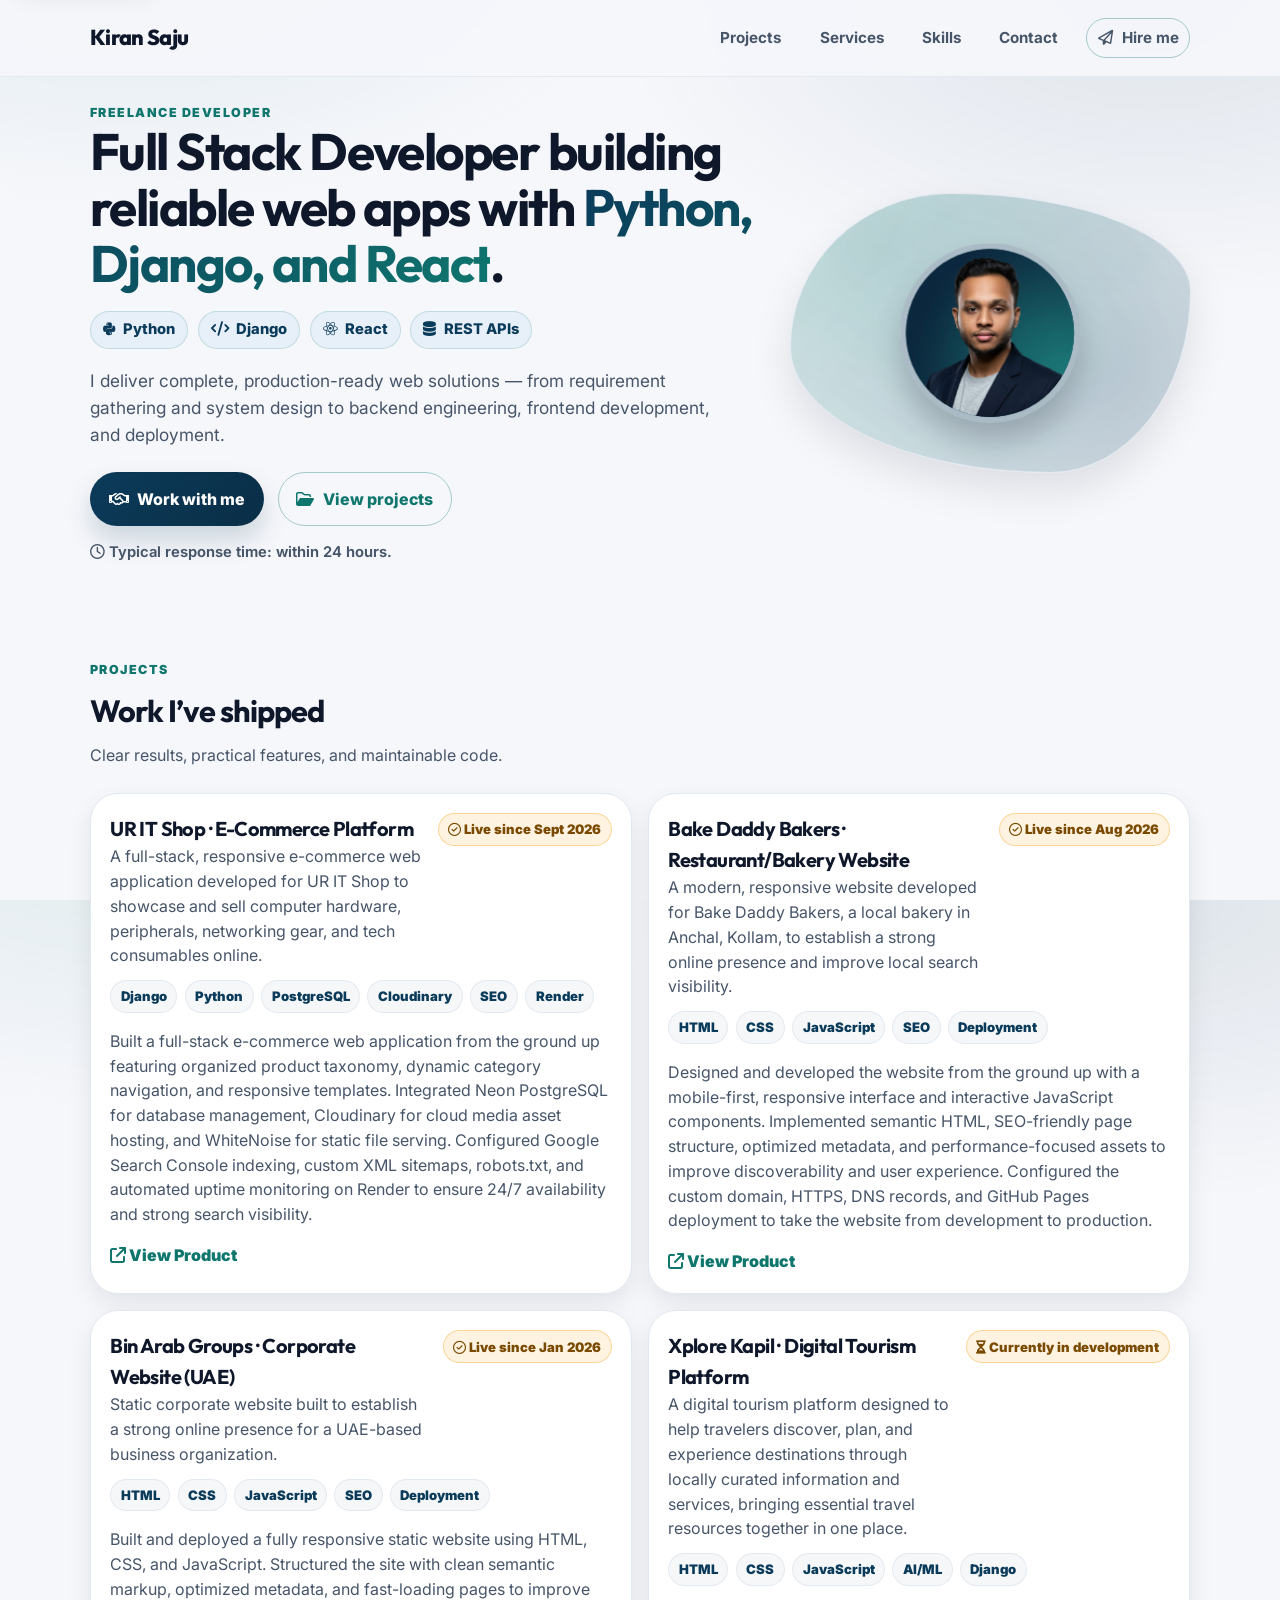
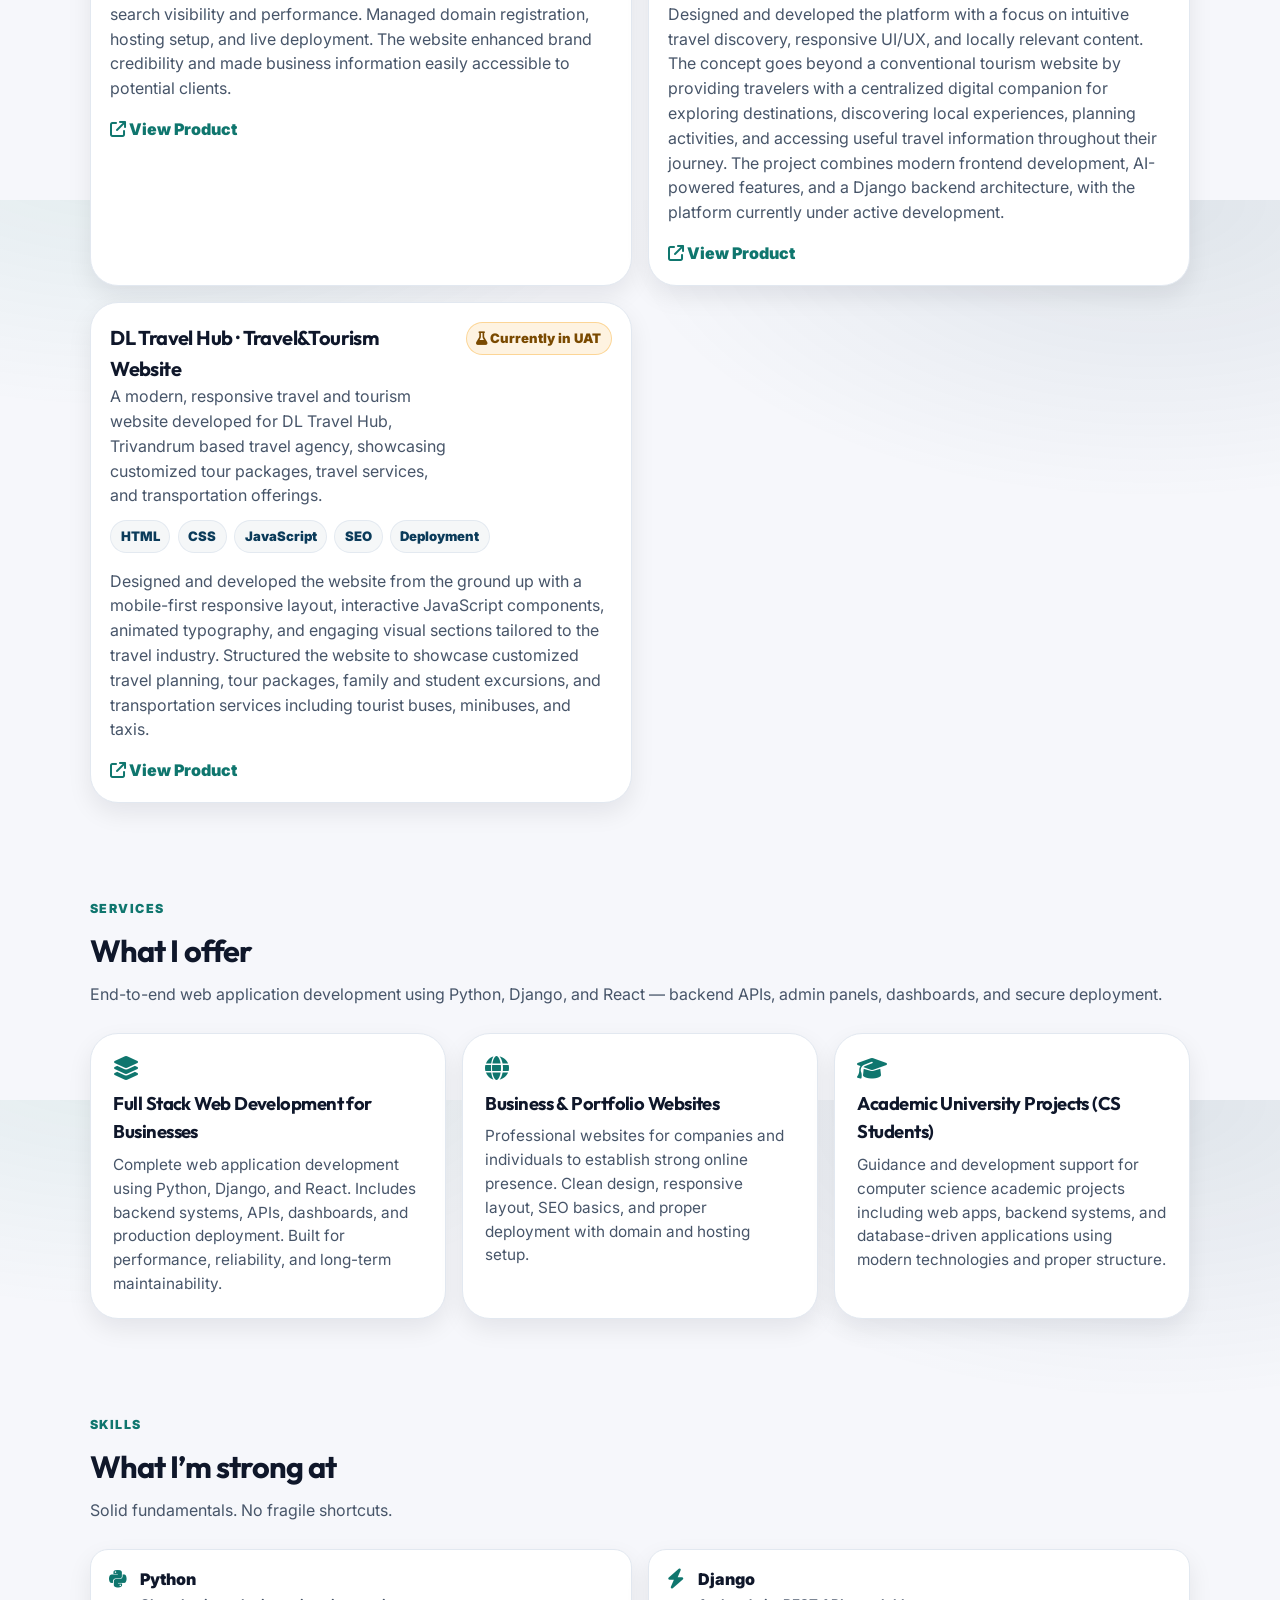
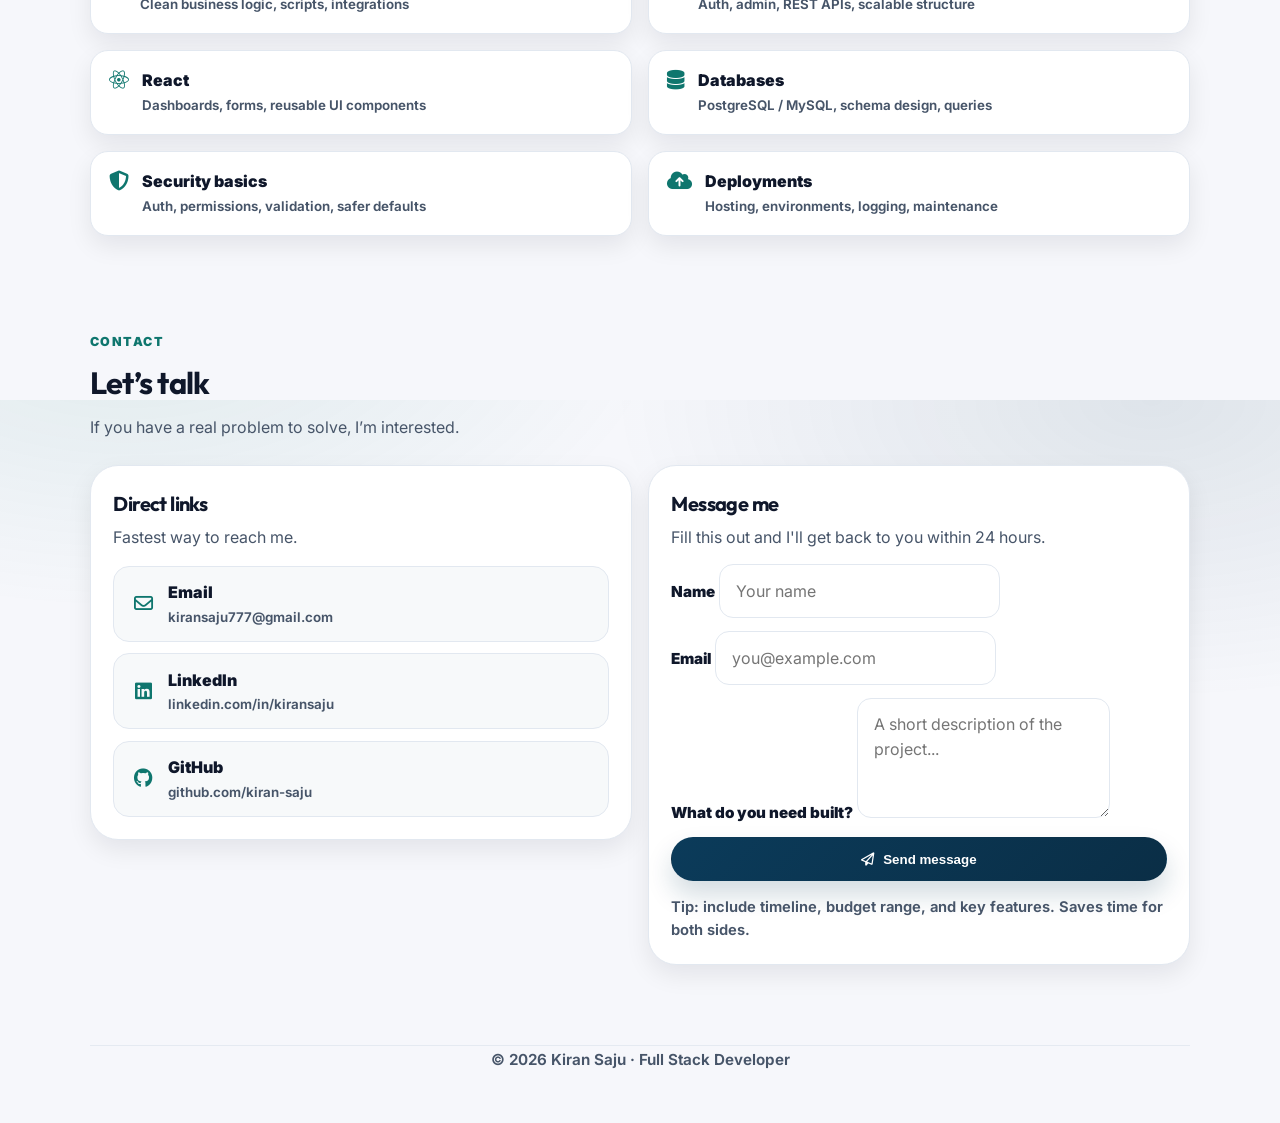
==== index.html @ f923664c "added new experince" ====
<!DOCTYPE html>
<html lang="en">
<head>
  <meta charset="UTF-8" />
  <meta name="viewport" content="width=device-width,initial-scale=1" />
  <!-- Canonical (change to your real domain when live) -->
<link rel="canonical" href="https://with.kiransaju.workers.dev/" />

<!-- Robots -->
<meta name="robots" content="index,follow,max-image-preview:large" />

<!-- Better title + description -->
<title>Kiran Saju | Freelance Developer</title>
<meta name="description" content="Kiran Saju is a freelance full stack developer specializing in Python, Django, and React. I build business websites, full-stack web apps, and CS academic projects. Contact me for work." />

<!-- Open Graph -->
<meta property="og:type" content="website" />
<meta property="og:title" content="Kiran Saju | Full Stack Developer (Python, Django, React)" />
<meta property="og:description" content="Freelance full stack developer specializing in Python, Django, React. Business websites, web apps, and CS academic projects." />
<meta property="og:url" content="https://with.kiransaju.workers.dev/" />
<meta property="og:image" content="https://with.kiransaju.workers.dev/resource/og-cover.png" />
<meta property="og:site_name" content="Kiran Saju" />

<!-- Twitter Card -->
<meta name="twitter:card" content="summary_large_image" />
<meta name="twitter:title" content="Kiran Saju | Full Stack Developer (Python, Django, React)" />
<meta name="twitter:description" content="Python/Django/React freelance developer. Business websites, web apps, and CS academic projects." />
<meta name="twitter:image" content="https://with.kiransaju.workers.dev/resource/og-cover.png"/>

<!-- Optional: Theme color -->
<meta name="theme-color" content="#0b3b5a" />

<!-- Preload hero image (optional but good if image is big) -->
<link rel="preload" as="image" href="resource/dp_kiran.jpg" />

<!-- Schema.org JSON-LD (edit URLs + sameAs) -->
<script type="application/ld+json">
{
  "@context": "https://schema.org",
  "@type": "Person",
  "name": "Kiran Saju",
  "jobTitle": "Full Stack Developer",
  "url": "https://with.kiransaju.workers.dev/",
  "image": "https://with.kiransaju.workers.dev/resource/dp_kiran.jpg",
  "email": "kiransaju777@gmail.com",
  "sameAs": [
    "https://www.linkedin.com/in/ksu/",
    "https://github.com/kiran-saju"
  ],
  "knowsAbout": ["Python", "Django", "React", "REST APIs", "PostgreSQL", "MySQL", "Web Development"]
}
</script>

  <!-- Favicon -->
<link rel="icon" href="resource/favicon.ico" type="image/x-icon">
<link rel="shortcut icon" href="resource/favicon.ico" type="image/x-icon">


  <!-- Fonts -->
  <link rel="preconnect" href="https://fonts.googleapis.com">
  <link rel="preconnect" href="https://fonts.gstatic.com" crossorigin>
  <link href="https://fonts.googleapis.com/css2?family=Inter:wght@300..800&family=Outfit:wght@400..700&display=swap" rel="stylesheet">

  <!-- Font Awesome 6 (free) -->
  <link rel="stylesheet" href="https://cdnjs.cloudflare.com/ajax/libs/font-awesome/6.5.0/css/all.min.css">

  <style>
    /* =========================
       Design system
       ========================= */
    :root{
      --bg: #f6f7fb;
      --surface: #ffffff;
      --text: #0f172a;
      --muted: #475569;
      --border: #e2e8f0;

      --primary: #0b3b5a;
      --primary-2: #0f766e;
      --accent: #f59e0b;

      --shadow: 0 18px 40px rgba(2, 8, 23, .10);
      --shadow-soft: 0 10px 24px rgba(2, 8, 23, .08);

      --radius: 18px;
      --radius-lg: 28px;

      --container: 1100px;

      /* Fixed header height */
      --header-h: 76px;
    }

    *{ box-sizing: border-box; }
    html, body{ height: 100%; }
    body{
      margin: 0;
      font-family: Inter, system-ui, -apple-system, Segoe UI, Roboto, Arial, sans-serif;
      color: var(--text);
      background:
        radial-gradient(900px 500px at 10% -10%, rgba(15,118,110,.10), transparent 60%),
        radial-gradient(900px 500px at 90% 0%, rgba(11,59,90,.10), transparent 60%),
        var(--bg);
      line-height: 1.55;
      scroll-behavior: smooth;
    }

    a{ color: inherit; }
    img{ max-width: 100%; display: block; }

    .container{
      width: min(var(--container), calc(100% - 2rem));
      margin-inline: auto;
    }

    /* Better keyboard focus */
    :focus-visible{
      outline: 3px solid rgba(15,118,110,.35);
      outline-offset: 3px;
      border-radius: 10px;
    }

    /* Skip link */
    .skip-link{
      position: absolute;
      left: 12px;
      top: -60px;
      background: var(--surface);
      border: 1px solid var(--border);
      padding: .6rem .9rem;
      border-radius: 999px;
      box-shadow: var(--shadow-soft);
      z-index: 2000;
      transition: top .18s ease;
      text-decoration: none;
      font-weight: 700;
      color: var(--text);
    }
    .skip-link:focus{ top: 12px; }

    /* =========================
       Header / Nav
       ========================= */
    header{
      position: fixed;
      top: 0; left: 0;
      width: 100%;
      z-index: 1000;

      background: rgba(246,247,251,.92);
      -webkit-backdrop-filter: blur(10px);
      backdrop-filter: blur(10px);
      border-bottom: 1px solid rgba(226,232,240,.85);
    }

    .nav{
      height: var(--header-h);
      display: flex;
      align-items: center;
      justify-content: space-between;
      gap: 1rem;
    }

    .brand{
      display: inline-flex;
      align-items: baseline;
      gap: .7rem;
      text-decoration: none;
      min-width: 0;
    }
    .brand .name{
      font-family: Outfit, Inter, sans-serif;
      font-weight: 800;
      letter-spacing: -0.03em;
      font-size: 1.35rem;
      white-space: nowrap;
    }
    .brand .tag{
      font-size: .95rem;
      color: var(--muted);
      border-left: 1px solid var(--border);
      padding-left: .7rem;
      white-space: nowrap;
      overflow: hidden;
      text-overflow: ellipsis;
      max-width: 380px;
    }

    .nav-links{
      display: flex;
      align-items: center;
      gap: 1.1rem;
      flex-wrap: wrap;
      justify-content: flex-end;
    }
    .nav-links a{
      text-decoration: none;
      color: var(--muted);
      font-weight: 700;
      font-size: .95rem;
      padding: .45rem .65rem;
      border-radius: 999px;
      transition: .18s ease;
    }
    .nav-links a:hover{
      color: var(--text);
      background: rgba(15,118,110,.08);
    }

    /* =========================
       Main / sections
       ========================= */
    main{
      padding-top: calc(var(--header-h) + 1.2rem);
      padding-bottom: 3rem;
    }
    section{ padding: 3rem 0; }

    .section-head{
      display: grid;
      gap: .5rem;
      margin-bottom: 1.6rem;
    }
    .kicker{
      color: var(--primary-2);
      font-weight: 900;
      letter-spacing: .12em;
      text-transform: uppercase;
      font-size: .78rem;
    }

    h1, h2, h3{
      font-family: Outfit, Inter, sans-serif;
      letter-spacing: -0.03em;
      margin: 0;
    }
    h2{ font-size: clamp(1.6rem, 2.4vw, 2.1rem); }
    p{ margin: 0; color: var(--muted); }

    .card{
      background: var(--surface);
      border: 1px solid var(--border);
      border-radius: var(--radius-lg);
      box-shadow: var(--shadow-soft);
    }

    /* =========================
       Buttons
       ========================= */
    .btn{
      display: inline-flex;
      align-items: center;
      justify-content: center;
      gap: .55rem;
      padding: .85rem 1.1rem;
      border-radius: 999px;
      border: 1px solid transparent;
      font-weight: 800;
      text-decoration: none;
      cursor: pointer;
      transition: .18s ease;
      white-space: nowrap;
    }
    .btn-primary{
      background: linear-gradient(135deg, var(--primary), #0a2e46);
      color: #fff;
      box-shadow: 0 14px 26px rgba(11,59,90,.18);
    }
    .btn-primary:hover{ transform: translateY(-2px); filter: brightness(1.03); }

    .btn-outline{
      background: transparent;
      border-color: rgba(15,118,110,.35);
      color: var(--primary-2);
    }
    .btn-outline:hover{
      background: rgba(15,118,110,.08);
      transform: translateY(-2px);
    }

    /* =========================
       Hero
       ========================= */
    .hero{
      display: grid;
      grid-template-columns: 1.25fr .75fr;
      gap: 2rem;
      align-items: center;
      padding-top: .5rem;
    }

    .hero-title{
      font-size: clamp(2.1rem, 4.2vw, 3.2rem);
      line-height: 1.1;
    }
    .highlight{
      background: linear-gradient(135deg, var(--primary), var(--primary-2));
      -webkit-background-clip: text;
      background-clip: text;
      color: transparent;
    }

    .badge-row{
      display: flex;
      flex-wrap: wrap;
      gap: .6rem;
      margin: 1.2rem 0;
    }
    .pill{
      display: inline-flex;
      align-items: center;
      gap: .45rem;
      background: rgba(2, 132, 199, .06);
      border: 1px solid rgba(15,118,110,.18);
      color: #0b3b5a;
      padding: .42rem .75rem;
      border-radius: 999px;
      font-weight: 800;
      font-size: .92rem;
    }

    .hero-lead{
      margin-top: .9rem;
      font-size: 1.08rem;
      max-width: 58ch;
    }
    .hero-cta{
      display: flex;
      gap: .85rem;
      flex-wrap: wrap;
      margin-top: 1.5rem;
    }

    /* =========================
       Animated avatar blob
       ========================= */
    .avatar{
      position: relative;
      overflow: hidden;

      padding: 1.3rem;
      border-radius: 40% 60% 35% 65% / 55% 35% 65% 45%;
      background: linear-gradient(145deg, rgba(15,118,110,.10), rgba(11,59,90,.08));
      border: 1px solid rgba(226,232,240,.9);
      box-shadow: var(--shadow);
      min-height: 280px;
      display: grid;
      place-items: center;

      animation: floatY 5.5s ease-in-out infinite, blobWave 9s ease-in-out infinite;
      transform: translateZ(0);
      will-change: transform, border-radius;
    }

    .avatar::before{
      content:"";
      position: absolute;
      inset: -30%;
      z-index: 0;
      background:
        radial-gradient(circle at 30% 30%, rgba(15,118,110,.28), transparent 60%),
        radial-gradient(circle at 70% 60%, rgba(11,59,90,.25), transparent 55%);
      filter: blur(18px);
      opacity: .75;
      animation: glowPulse 3.6s ease-in-out infinite;
      will-change: transform, opacity;
    }

    .avatar::after{
      content:"";
      position: absolute;
      inset: -40%;
      z-index: 1;
      background: linear-gradient(
        115deg,
        transparent 0%,
        rgba(255,255,255,.25) 40%,
        rgba(255,255,255,.08) 50%,
        transparent 60%
      );
      transform: translateX(-30%) rotate(6deg);
      animation: shineSweep 4.5s ease-in-out infinite;
      mix-blend-mode: screen;
      opacity: .55;
      pointer-events: none;
      will-change: transform, opacity;
    }

    .avatar > *{ position: relative; z-index: 2; }

    .avatar-inner{
      width: 180px;
      height: 180px;
      border-radius: 50%;
      overflow: hidden;
      display: flex;
      align-items: center;
      justify-content: center;

      background: #0b3b5a;
      border: 6px solid rgba(255,255,255,.65);
      box-shadow: 0 20px 30px rgba(2,8,23,.20);

      animation: innerDrift 5.5s ease-in-out infinite;
      will-change: transform;
    }

    .profile-pic{
      width: 100%;
      height: 100%;
      object-fit: cover;
      border-radius: 50%;
      display: block;
      transform: scale(1.02); /* tiny fill so no edge gaps */
    }
    .avatar:hover .profile-pic{ transform: scale(1.06); transition: transform .35s ease; }

    @keyframes floatY{
      0%, 100% { transform: translateY(0); }
      50%      { transform: translateY(-10px); }
    }
    @keyframes innerDrift{
      0%, 100% { transform: translateY(0) scale(1); }
      50%      { transform: translateY(6px) scale(1.01); }
    }
    @keyframes blobWave{
      0%, 100% { border-radius: 40% 60% 35% 65% / 55% 35% 65% 45%; }
      33%      { border-radius: 46% 54% 42% 58% / 45% 55% 38% 62%; }
      66%      { border-radius: 52% 48% 30% 70% / 58% 42% 62% 38%; }
    }
    @keyframes glowPulse{
      0%, 100% { opacity: .70; transform: scale(1); }
      50%      { opacity: .92; transform: scale(1.03); }
    }
    @keyframes shineSweep{
      0%   { transform: translateX(-45%) rotate(6deg); opacity: .25; }
      45%  { opacity: .60; }
      100% { transform: translateX(45%) rotate(6deg); opacity: .20; }
    }

    /* =========================
       Skills
       ========================= */
    .skills-grid{
      display: grid;
      grid-template-columns: repeat(12, 1fr);
      gap: 1rem;
    }
    .skill{
      grid-column: span 6;
      padding: 1.1rem;
      border-radius: var(--radius);
      background: var(--surface);
      border: 1px solid var(--border);
      box-shadow: var(--shadow-soft);
      display: flex;
      gap: .85rem;
      align-items: flex-start;
    }
    .skill i{
      font-size: 1.25rem;
      color: var(--primary-2);
      margin-top: .1rem;
    }
    .skill strong{
      display: block;
      font-weight: 900;
      color: var(--text);
      margin-bottom: .15rem;
    }
    .skill small{
      display: block;
      color: var(--muted);
      font-weight: 650;
    }
/* =========================
   Services
   ========================= */
.services-grid{
  display: grid;
  grid-template-columns: repeat(12, 1fr);
  gap: 1rem;
}

.service{
  grid-column: span 4;
  padding: 1.4rem;
  border-radius: var(--radius-lg);
  text-align: left;
}

.service-icon{
  font-size: 1.5rem;
  color: var(--primary-2);
  margin-bottom: .6rem;
}

.service h3{
  font-size: 1.15rem;
  margin-bottom: .4rem;
}

.service p{
  font-size: .96rem;
}

/* Responsive */
@media (max-width: 900px){
  .service{
    grid-column: span 12;
  }
}

    /* =========================
       Projects
       ========================= */
    .projects{
      display: grid;
      grid-template-columns: repeat(12, 1fr);
      gap: 1rem;
    }
    .project{
      grid-column: span 6;
      padding: 1.2rem;
      border-radius: var(--radius-lg);
    }
    .project .top{
      display: flex;
      align-items: flex-start;
      justify-content: space-between;
      gap: 1rem;
      margin-bottom: .75rem;
    }
    .project h3{ font-size: 1.25rem; }
    .project .meta{
      display: flex;
      flex-wrap: wrap;
      gap: .45rem;
      margin: .75rem 0 1rem;
    }
    .tag{
      font-size: .82rem;
      font-weight: 900;
      padding: .32rem .6rem;
      border-radius: 999px;
      border: 1px solid rgba(226,232,240,.9);
      background: rgba(11,59,90,.04);
      color: #0b3b5a;
      white-space: nowrap;
    }
    .status{
      font-size: .82rem;
      font-weight: 950;
      padding: .32rem .6rem;
      border-radius: 999px;
      border: 1px solid rgba(245,158,11,.35);
      background: rgba(245,158,11,.12);
      color: #7a4a00;
      white-space: nowrap;
    }
    .project .links{
      display: flex;
      gap: .75rem;
      flex-wrap: wrap;
      margin-top: 1rem;
    }
    .link{
      color: var(--primary-2);
      text-decoration: none;
      font-weight: 900;
    }
    .link:hover{ text-decoration: underline; }

    /* =========================
       Contact
       ========================= */
    .contact-wrap{
      display: grid;
      grid-template-columns: 1fr 1fr;
      gap: 1rem;
      align-items: start;
    }
    .contact-card{ padding: 1.4rem; }

    .contact-list{
      display: grid;
      gap: .7rem;
      margin-top: 1rem;
    }
    .contact-item{
      display: flex;
      gap: .75rem;
      align-items: center;
      padding: .85rem 1rem;
      border-radius: 16px;
      border: 1px solid var(--border);
      background: rgba(11,59,90,.03);
      text-decoration: none;
      transition: transform .18s ease, background .18s ease, border-color .18s ease;
    }
    .contact-item:hover{
      transform: translateY(-2px);
      border-color: rgba(15,118,110,.25);
      background: rgba(15,118,110,.05);
    }
    .contact-item i{
      color: var(--primary-2);
      font-size: 1.2rem;
      width: 1.6rem;
      text-align: center;
    }
    .contact-item span{
      font-weight: 900;
      color: var(--text);
    }
    .contact-item small{
      display: block;
      color: var(--muted);
      font-weight: 650;
      margin-top: .1rem;
    }

    form{
      display: grid;
      gap: .8rem;
      margin-top: .9rem;
    }
    label{ font-weight: 900; color: var(--text); font-size: .95rem; }
    input, textarea{
      font: inherit;
      padding: .85rem .95rem;
      border-radius: 14px;
      border: 1px solid var(--border);
      background: white;
      outline: none;
    }
    input:focus, textarea:focus{
      border-color: rgba(15,118,110,.55);
      box-shadow: 0 0 0 4px rgba(15,118,110,.12);
    }
    textarea{ min-height: 120px; resize: vertical; }

    .note{
      margin-top: .9rem;
      color: var(--muted);
      font-weight: 650;
      font-size: .92rem;
    }

    /* =========================
       Footer
       ========================= */
    .site-footer{
      padding: 0.35rem 0;
      border-top: 1px solid rgba(226,232,240,.85);
      color: var(--muted);
      margin-top: 2rem;
    }
    .footer-row{
      display: flex;
      justify-content: center;
      align-items: center;
      font-weight: 650;
      font-size: 0.95rem;
      line-height: 1.2;
    }

    /* =========================
       Reveal animation (safe)
       ========================= */
    .reveal{ opacity: 1; transform: none; }          /* default visible */
    .js .reveal{
      opacity: 0;
      transform: translateY(16px);
      transition: opacity .55s ease, transform .55s ease;
    }
    .js .reveal.is-visible{
      opacity: 1;
      transform: translateY(0);
    }

    @media (prefers-reduced-motion: reduce){
      .js .reveal{ opacity: 1; transform: none; transition: none; }
      .avatar, .avatar::before, .avatar::after, .avatar-inner{ animation: none !important; }
      body{ scroll-behavior: auto; }
    }

    /* =========================
   Mobile Navigation
   ========================= */
.nav-toggle{
  display: none;
  align-items: center;
  justify-content: center;
  gap: .45rem;
  padding: .55rem .75rem;
  border-radius: 999px;
  border: 1px solid rgba(226,232,240,.95);
  background: var(--surface);
  color: var(--text);
  font-weight: 900;
  cursor: pointer;
  box-shadow: var(--shadow-soft);
}

.nav-toggle i{ font-size: 1.05rem; }

/* Smooth dropdown area */
.nav-links{
  transition: max-height .22s ease, opacity .22s ease, transform .22s ease;
}

/* =========================
   Responsive adjustments
   ========================= */
@media (max-width: 900px){
  :root{ --header-h: 72px; }

  .brand .tag{ display: none; }

  /* Hero stacks (already) */
  .hero{ grid-template-columns: 1fr; }
  .avatar{ order: -1; } /* avatar above text on mobile; remove if you prefer below */

  .projects{ grid-template-columns: 1fr; }
  .project{ grid-column: auto; }

  .skills-grid{ grid-template-columns: 1fr; }
  .skill{ grid-column: auto; }

  .contact-wrap{ grid-template-columns: 1fr; }

  /* Make pills wrap nicely */
  .pill{ font-size: .9rem; }

  /* Reduce section padding a bit */
  section{ padding: 2.3rem 0; }
}

/* Mobile header behavior */
@media (max-width: 760px){

  /* Row 1: brand (left) + menu button (right)
     Row 2: dropdown links full width */
  .nav{
    height: auto;
    padding: .7rem 0;

    display: grid;
    grid-template-columns: 1fr auto;   /* brand left, toggle right */
    align-items: center;
    gap: .75rem;
  }

  /* brand stays left, avoid overflow */
  .brand{
    min-width: 0;
  }
  .brand .name{
    font-size: 1.2rem;
    white-space: nowrap;
    overflow: hidden;
    text-overflow: ellipsis;
  }

  /* show hamburger and force right alignment */
  .nav-toggle{
    display: inline-flex;
    justify-self: end;
    margin-left: auto;
  }

  /* dropdown panel under row 1, takes full width */
  .nav-links{
    grid-column: 1 / -1;              /* span both columns */
    width: 100%;

    display: grid;
    gap: .35rem;

    max-height: 0;
    overflow: hidden;
    opacity: 0;
    transform: translateY(-6px);
    padding: 0;
  }

  /* Open state */
  header.nav-open .nav-links{
    max-height: 320px;
    opacity: 1;
    transform: translateY(0);
    padding-top: .6rem;
  }

  .nav-links a{
    display: flex;
    justify-content: center;
    width: 100%;
    padding: .75rem .9rem;
    border-radius: 14px;
    background: rgba(11,59,90,.03);
    border: 1px solid rgba(226,232,240,.9);
  }

  .nav-links a.btn{
    background: transparent;
    border-radius: 999px;
  }

}


  </style>
</head>

<body>
  <a class="skip-link" href="#main">Skip to content</a>

<header id="site-header">
  <div class="container">
    <nav class="nav" aria-label="Primary navigation">
      <a class="brand" href="#home">
        <span class="name">Kiran Saju</span>
      </a>

      <!-- Mobile toggle -->
      <button class="nav-toggle" id="navToggle" aria-expanded="false" aria-controls="primaryNav">
        <i class="fa-solid fa-bars"></i>
        <span>Menu</span>
      </button>

      <div class="nav-links" id="primaryNav">
        <a href="#projects">Projects</a>
        <a href="#services">Services</a>
        <a href="#skills">Skills</a>
        <a href="#contact">Contact</a>
        <a class="btn btn-outline" href="#contact">
          <i class="fa-regular fa-paper-plane"></i> Hire me
        </a>
      </div>

    </nav>
  </div>
</header>

  <main id="main" class="container">
    <!-- HERO -->
    <section id="home" class="hero">
      <div class="reveal">
        <div class="kicker">Freelance Developer</div>

      <h1 class="hero-title">
        Full Stack Developer building reliable web apps with
        <span class="highlight">Python, Django, and React</span>.
      </h1>


        <div class="badge-row" aria-label="Tech stack badges">
          <span class="pill"><i class="fa-brands fa-python"></i> Python</span>
          <span class="pill"><i class="fa-solid fa-code"></i> Django</span>
          <span class="pill"><i class="fa-brands fa-react"></i> React</span>
          <span class="pill"><i class="fa-solid fa-database"></i> REST APIs</span>
        </div>

        <p class="hero-lead">
       I deliver complete, production-ready web solutions — 
       from requirement gathering and system design to backend engineering, frontend development, and deployment.
        </p>

        <div class="hero-cta">
          <a class="btn btn-primary" href="#contact">
            <i class="fa-regular fa-handshake"></i> Work with me
          </a>
          <a class="btn btn-outline" href="#projects">
            <i class="fa-regular fa-folder-open"></i> View projects
          </a>
        </div>

        <p class="note">
          <i class="fa-regular fa-clock"></i> Typical response time: within 24 hours.
        </p>
      </div>

      <div class="avatar reveal">
        <div class="avatar-inner">
        <img
          src="resource/dp_kiran.jpg"
          alt="Kiran Saju — Full Stack Developer"
          class="profile-pic"
          fetchpriority="high"
          decoding="async"
          width="180"
          height="180"
        />
        </div>
      </div>
    </section>

    <!-- PROJECTS -->
    <section id="projects">
      <div class="section-head reveal">
        <div class="kicker">Projects</div>
        <h2>Work I’ve shipped</h2>
        <p>Clear results, practical features, and maintainable code.</p>
      </div>

      <div class="projects">
      <article class="card project reveal">
        <div class="top">
          <div>
            <h3>UR IT Shop · E-Commerce Platform</h3>
            <p>A full-stack, responsive e-commerce web application developed for UR IT Shop to showcase and sell computer hardware, peripherals, networking gear, and tech consumables online.</p>
          </div>
          <span class="status"><i class="fa-regular fa-circle-check"></i> Live since Sept 2026</span>
        </div>

        <div class="meta" aria-label="Project tags">
          <span class="tag">Django</span>
          <span class="tag">Python</span>
          <span class="tag">PostgreSQL</span>
          <span class="tag">Cloudinary</span>
          <span class="tag">SEO</span>
          <span class="tag">Render</span>
        </div>

        <p>
          Built a full-stack e-commerce web application from the ground up featuring organized product taxonomy, dynamic category navigation, and responsive templates. Integrated Neon PostgreSQL for database management, Cloudinary for cloud media asset hosting, and WhiteNoise for static file serving. Configured Google Search Console indexing, custom XML sitemaps, robots.txt, and automated uptime monitoring on Render to ensure 24/7 availability and strong search visibility.
        </p>

        <div class="links">
          <a class="link" href="https://www.uritshop.store/" target="_blank" rel="noopener"
            aria-label="Visit UR IT Shop website (opens in a new tab)">
            <i class="fa-solid fa-arrow-up-right-from-square"></i> View Product
          </a>
        </div>
      </article>

      <article class="card project reveal">
          <div class="top">
            <div>
              <h3>Bake Daddy Bakers · Restaurant/Bakery Website</h3>
              <p>A modern, responsive website developed for Bake Daddy Bakers, a local bakery in Anchal, Kollam, to establish a strong online presence and improve local search visibility.</p>
            </div>
            <span class="status"><i class="fa-regular fa-circle-check"></i> Live since Aug 2026</span>
          </div>

          <div class="meta" aria-label="Project tags">
            <span class="tag">HTML</span>
            <span class="tag">CSS</span>
            <span class="tag">JavaScript</span>
            <span class="tag">SEO</span>
            <span class="tag">Deployment</span>
          </div>

          <p>
          Designed and developed the website from the ground up with a mobile-first, responsive interface and interactive JavaScript components. Implemented semantic HTML, SEO-friendly page structure, optimized metadata, and performance-focused assets to improve discoverability and user experience. Configured the custom domain, HTTPS, DNS records, and GitHub Pages deployment to take the website from development to production.
          </p>

          <div class="links">
          <a class="link" href="https://www.bakedaddybakers.shop/" target="_blank" rel="noopener"
            aria-label="Visit Bake Daddy Bakers website (opens in a new tab)">
            <i class="fa-solid fa-arrow-up-right-from-square"></i> View Product
          </a>
          </div>
        </article>


        <article class="card project reveal">
          <div class="top">
            <div>
              <h3>Bin Arab Groups · Corporate Website (UAE)</h3>
              <p>Static corporate website built to establish a strong online presence for a UAE-based business organization.</p>
            </div>
            <span class="status"><i class="fa-regular fa-circle-check"></i> Live since Jan 2026</span>
          </div>

          <div class="meta" aria-label="Project tags">
            <span class="tag">HTML</span>
            <span class="tag">CSS</span>
            <span class="tag">JavaScript</span>
            <span class="tag">SEO</span>
            <span class="tag">Deployment</span>
          </div>

          <p>
           Built and deployed a fully responsive static website using HTML, CSS, and JavaScript. Structured the site with clean semantic markup, optimized metadata, and fast-loading pages to improve search visibility and performance. Managed domain registration, hosting setup, and live deployment. The website enhanced brand credibility and made business information easily accessible to potential clients.
          </p>

          <div class="links">
          <a class="link" href="https://binarab.net/" target="_blank" rel="noopener"
            aria-label="Visit Bin Arab Groups website (opens in a new tab)">
            <i class="fa-solid fa-arrow-up-right-from-square"></i> View Product
          </a>
          </div>
        </article>

       
       
        <article class="card project reveal">
          <div class="top">
            <div>
              <h3>Xplore Kapil · Digital Tourism Platform</h3>
              <p>
                A digital tourism platform designed to help travelers discover, plan, and experience destinations through locally curated information and services, bringing essential travel resources together in one place.
              </p>
            </div>
            <span class="status"><i class="fa-solid fa-hourglass-half"></i> Currently in development</span>
          </div>

          <div class="meta" aria-label="Project tags">
            <span class="tag">HTML</span>
            <span class="tag">CSS</span>
            <span class="tag">JavaScript</span>
            <span class="tag">AI/ML</span>
            <span class="tag">Django</span>
          </div>

          <p>
          Designed and developed the platform with a focus on intuitive travel discovery, responsive UI/UX, and locally relevant content. The concept goes beyond a conventional tourism website by providing travelers with a centralized digital companion for exploring destinations, discovering local experiences, planning activities, and accessing useful travel information throughout their journey.

          The project combines modern frontend development, AI-powered features, and a Django backend architecture, with the platform currently under active development.

          </p>

          <div class="links">
          <a class="link" href="https://kiran-saju.github.io/Xplore-Kapil/" target="_blank" rel="noopener"
            aria-label="Visit Xplore Kapil website (opens in a new tab)">
            <i class="fa-solid fa-arrow-up-right-from-square"></i> View Product
          </a>
          </div>
        </article>
      
        <article class="card project reveal">
          <div class="top">
            <div>
              <h3>DL Travel Hub · Travel&Tourism Website</h3>
              <p>
                A modern, responsive travel and tourism website developed for DL Travel Hub, Trivandrum based travel agency, showcasing customized tour packages, travel services, and transportation offerings.
              </p>
            </div>
            <span class="status"><i class="fa-solid fa-flask"></i> Currently in UAT</span>
          </div>

          <div class="meta" aria-label="Project tags">
            <span class="tag">HTML</span>
            <span class="tag">CSS</span>
            <span class="tag">JavaScript</span>
            <span class="tag">SEO</span>
            <span class="tag">Deployment</span>
          </div>

          <p>
          Designed and developed the website from the ground up with a mobile-first responsive layout, interactive JavaScript components, animated typography, and engaging visual sections tailored to the travel industry. Structured the website to showcase customized travel planning, tour packages, family and student excursions, and transportation services including tourist buses, minibuses, and taxis.
          </p>

          <div class="links">
          <a class="link" href="https://kiran-saju.github.io/DL-Travels/" target="_blank" rel="noopener"
            aria-label="Visit DL Travel Hub website (opens in a new tab)">
            <i class="fa-solid fa-arrow-up-right-from-square"></i> View Product
          </a>
          </div>
        </article>
      
      </div>
    </section>
        <!-- SERVICES -->
<section id="services">
  <div class="section-head reveal">
    <div class="kicker">Services</div>
    <h2>What I offer</h2>
    <p>
  End-to-end web application development using Python, Django, and React —
  backend APIs, admin panels, dashboards, and secure deployment.
</p>

  </div>

  <div class="services-grid">

    <!-- Full Stack Development -->
    <div class="card service reveal">
      <i class="fa-solid fa-layer-group service-icon"></i>
      <h3>Full Stack Web Development for Businesses</h3>
      <p>
        Complete web application development using Python, Django, and React.
        Includes backend systems, APIs, dashboards, and production deployment.
        Built for performance, reliability, and long-term maintainability.
      </p>
    </div>

    <!-- Business Websites -->
    <div class="card service reveal">
      <i class="fa-solid fa-globe service-icon"></i>
      <h3>Business & Portfolio Websites</h3>
      <p>
        Professional websites for companies and individuals to establish
        strong online presence. Clean design, responsive layout, SEO basics,
        and proper deployment with domain and hosting setup.
      </p>
    </div>

    <!-- Academic Projects -->
    <div class="card service reveal">
      <i class="fa-solid fa-graduation-cap service-icon"></i>
      <h3>Academic University Projects (CS Students)</h3>
      <p>
        Guidance and development support for computer science academic
        projects including web apps, backend systems, and database-driven
        applications using modern technologies and proper structure.
      </p>
    </div>

  </div>
</section>
    <!-- SKILLS -->
    <section id="skills">
      <div class="section-head reveal">
        <div class="kicker">Skills</div>
        <h2>What I’m strong at</h2>
        <p>Solid fundamentals. No fragile shortcuts.</p>
      </div>

      <div class="skills-grid">
        <div class="skill reveal">
          <i class="fa-brands fa-python"></i>
          <div>
            <strong>Python</strong>
            <small>Clean business logic, scripts, integrations</small>
          </div>
        </div>

        <div class="skill reveal">
          <i class="fa-solid fa-bolt"></i>
          <div>
            <strong>Django</strong>
            <small>Auth, admin, REST APIs, scalable structure</small>
          </div>
        </div>

        <div class="skill reveal">
          <i class="fa-brands fa-react"></i>
          <div>
            <strong>React</strong>
            <small>Dashboards, forms, reusable UI components</small>
          </div>
        </div>

        <div class="skill reveal">
          <i class="fa-solid fa-database"></i>
          <div>
            <strong>Databases</strong>
            <small>PostgreSQL / MySQL, schema design, queries</small>
          </div>
        </div>

        <div class="skill reveal">
          <i class="fa-solid fa-shield-halved"></i>
          <div>
            <strong>Security basics</strong>
            <small>Auth, permissions, validation, safer defaults</small>
          </div>
        </div>

        <div class="skill reveal">
          <i class="fa-solid fa-cloud-arrow-up"></i>
          <div>
            <strong>Deployments</strong>
            <small>Hosting, environments, logging, maintenance</small>
          </div>
        </div>
      </div>
    </section>



    <!-- CONTACT -->
    <section id="contact">
      <div class="section-head reveal">
        <div class="kicker">Contact</div>
        <h2>Let’s talk</h2>
        <p>If you have a real problem to solve, I’m interested.</p>
      </div>

      <div class="contact-wrap">
        <div class="card contact-card reveal">
          <h3 style="font-size:1.25rem; margin:0;">Direct links</h3>
          <p style="margin-top:.35rem;">Fastest way to reach me.</p>

          <div class="contact-list">
           <a class="contact-item" href="mailto:kiransaju777@gmail.com">
              <i class="fa-regular fa-envelope"></i>
              <div>
                <span>Email</span>
                <small>kiransaju777@gmail.com</small>
              </div>
            </a>

            <a class="contact-item" href="https://www.linkedin.com/in/ksu/" target="_blank" rel="noopener">
              <i class="fa-brands fa-linkedin"></i>
              <div>
                <span>LinkedIn</span>
                <small>linkedin.com/in/kiransaju</small>
              </div>
            </a>

            <a class="contact-item" href="https://github.com/kiran-saju" target="_blank" rel="noopener">
              <i class="fa-brands fa-github"></i>
              <div>
                <span>GitHub</span>
                <small>github.com/kiran-saju</small>
              </div>
            </a>
          </div>
        </div>

        <div class="card contact-card reveal">
          <h3 style="font-size:1.25rem; margin:0;">Message me</h3>
          <p style="margin-top:.35rem;">Fill this out and I'll get back to you within 24 hours.</p>

          <form action="https://formspree.io/f/mbdakoek" method="post">
            <div>
              <label for="name">Name</label>
              <input id="name" name="name" type="text" placeholder="Your name" required />
            </div>

            <div>
              <label for="email">Email</label>
              <input id="email" name="email" type="email" placeholder="you@example.com" required />
            </div>

            <div>
              <label for="message">What do you need built?</label>
              <textarea id="message" name="message" placeholder="A short description of the project..." required></textarea>
            </div>

            <button class="btn btn-primary" type="submit">
              <i class="fa-regular fa-paper-plane"></i> Send message
            </button>
          </form>

          <p class="note">Tip: include timeline, budget range, and key features. Saves time for both sides.</p>
        </div>
      </div>
    </section>

    <footer class="site-footer">
      <div class="container footer-row">
        <div>© <span id="year"></span> Kiran Saju · Full Stack Developer</div>
      </div>
    </footer>
  </main>

  <script>
    // Flag JS for safe reveal animations
    document.documentElement.classList.add('js');

    // Reveal on scroll
    const els = document.querySelectorAll('.reveal');
    const io = new IntersectionObserver((entries, obs) => {
      for (const e of entries) {
        if (e.isIntersecting) {
          e.target.classList.add('is-visible');
          obs.unobserve(e.target);
        }
      }
    }, { threshold: 0.12 });
    els.forEach(el => io.observe(el));

    // Dynamic year
    document.getElementById("year").textContent = new Date().getFullYear();

      // Mobile nav toggle
  const header = document.getElementById('site-header');
  const toggle = document.getElementById('navToggle');
  const nav = document.getElementById('primaryNav');

  toggle?.addEventListener('click', () => {
    const open = header.classList.toggle('nav-open');
    toggle.setAttribute('aria-expanded', open ? 'true' : 'false');
    toggle.querySelector('i').className = open ? 'fa-solid fa-xmark' : 'fa-solid fa-bars';
  });

  // Close menu when a link is clicked (mobile)
  nav?.querySelectorAll('a[href^="#"]').forEach(a => {
    a.addEventListener('click', () => {
      header.classList.remove('nav-open');
      toggle.setAttribute('aria-expanded', 'false');
      toggle.querySelector('i').className = 'fa-solid fa-bars';
    });
  });
  </script>
  <script>
  // Optional: prevent empty hash links from being indexed as separate URLs
  if (location.hash === "#") history.replaceState(null, "", location.pathname);
</script>

</body>
</html>
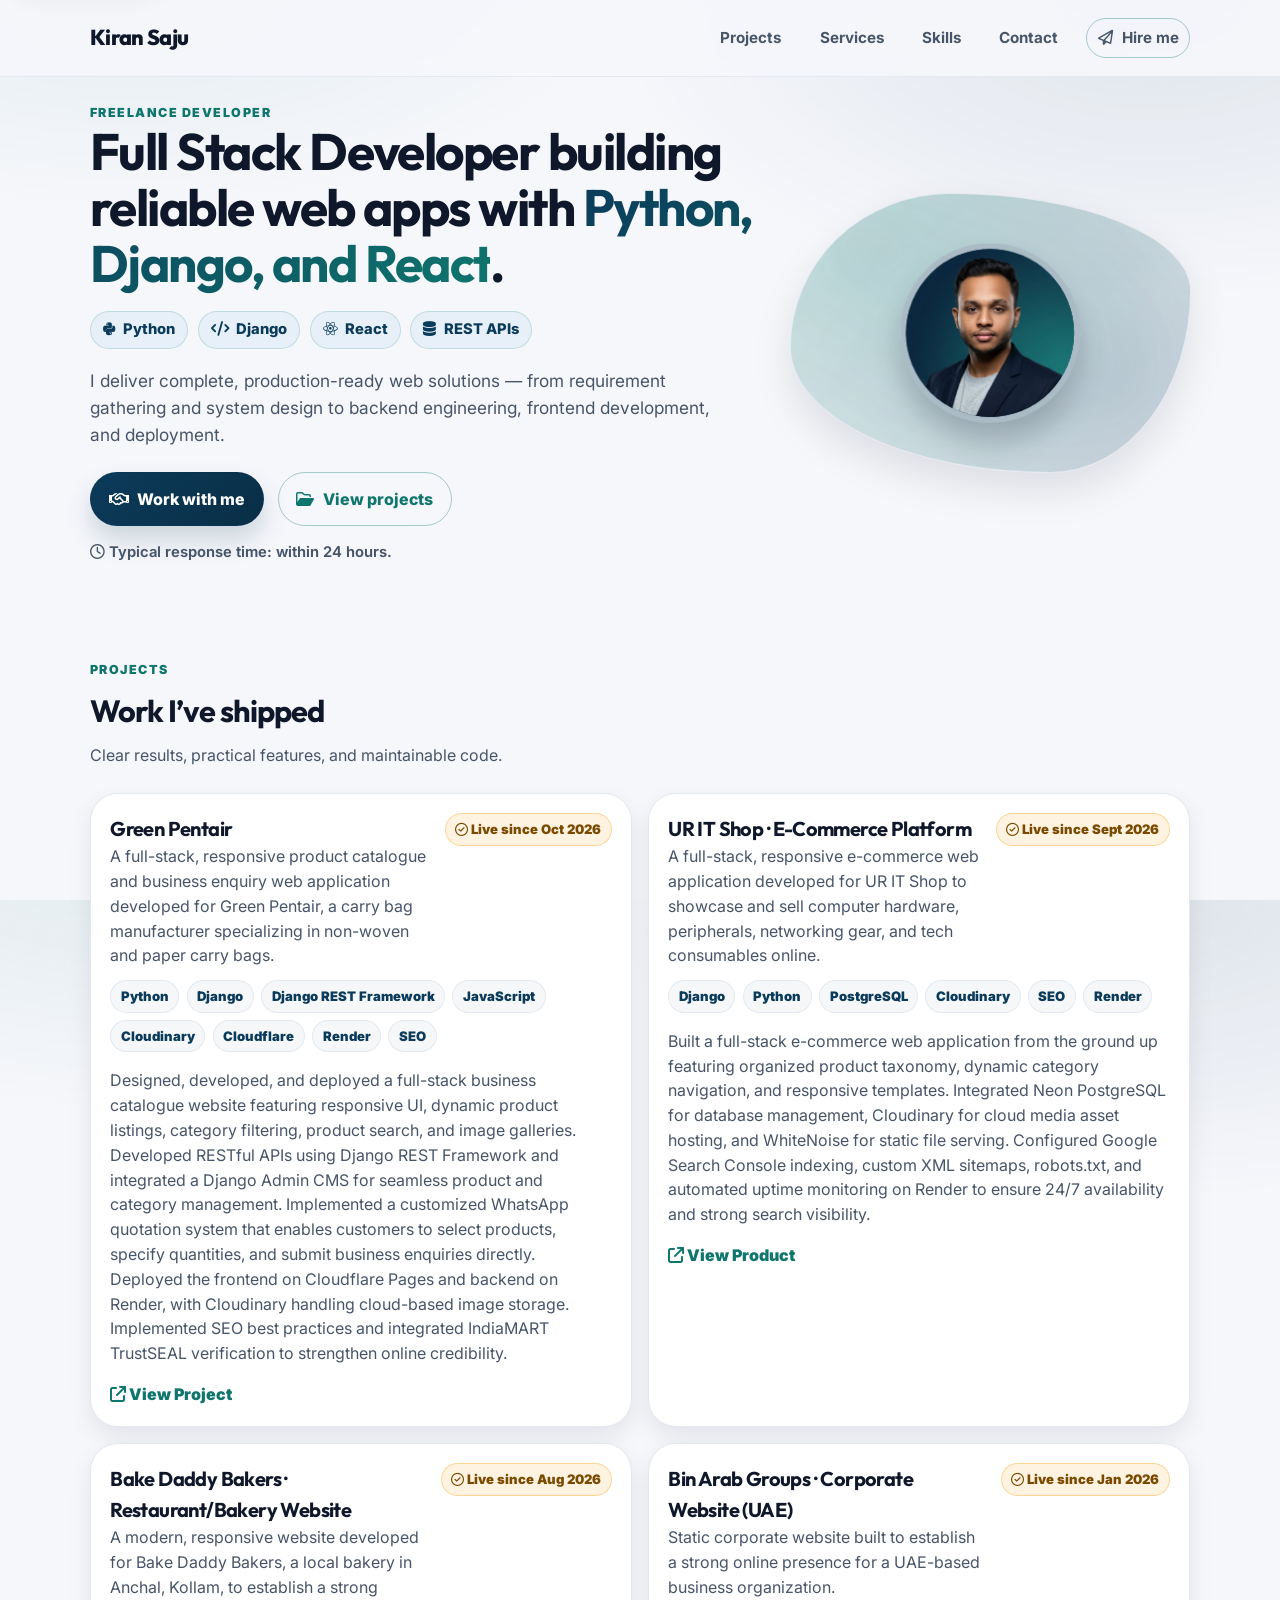
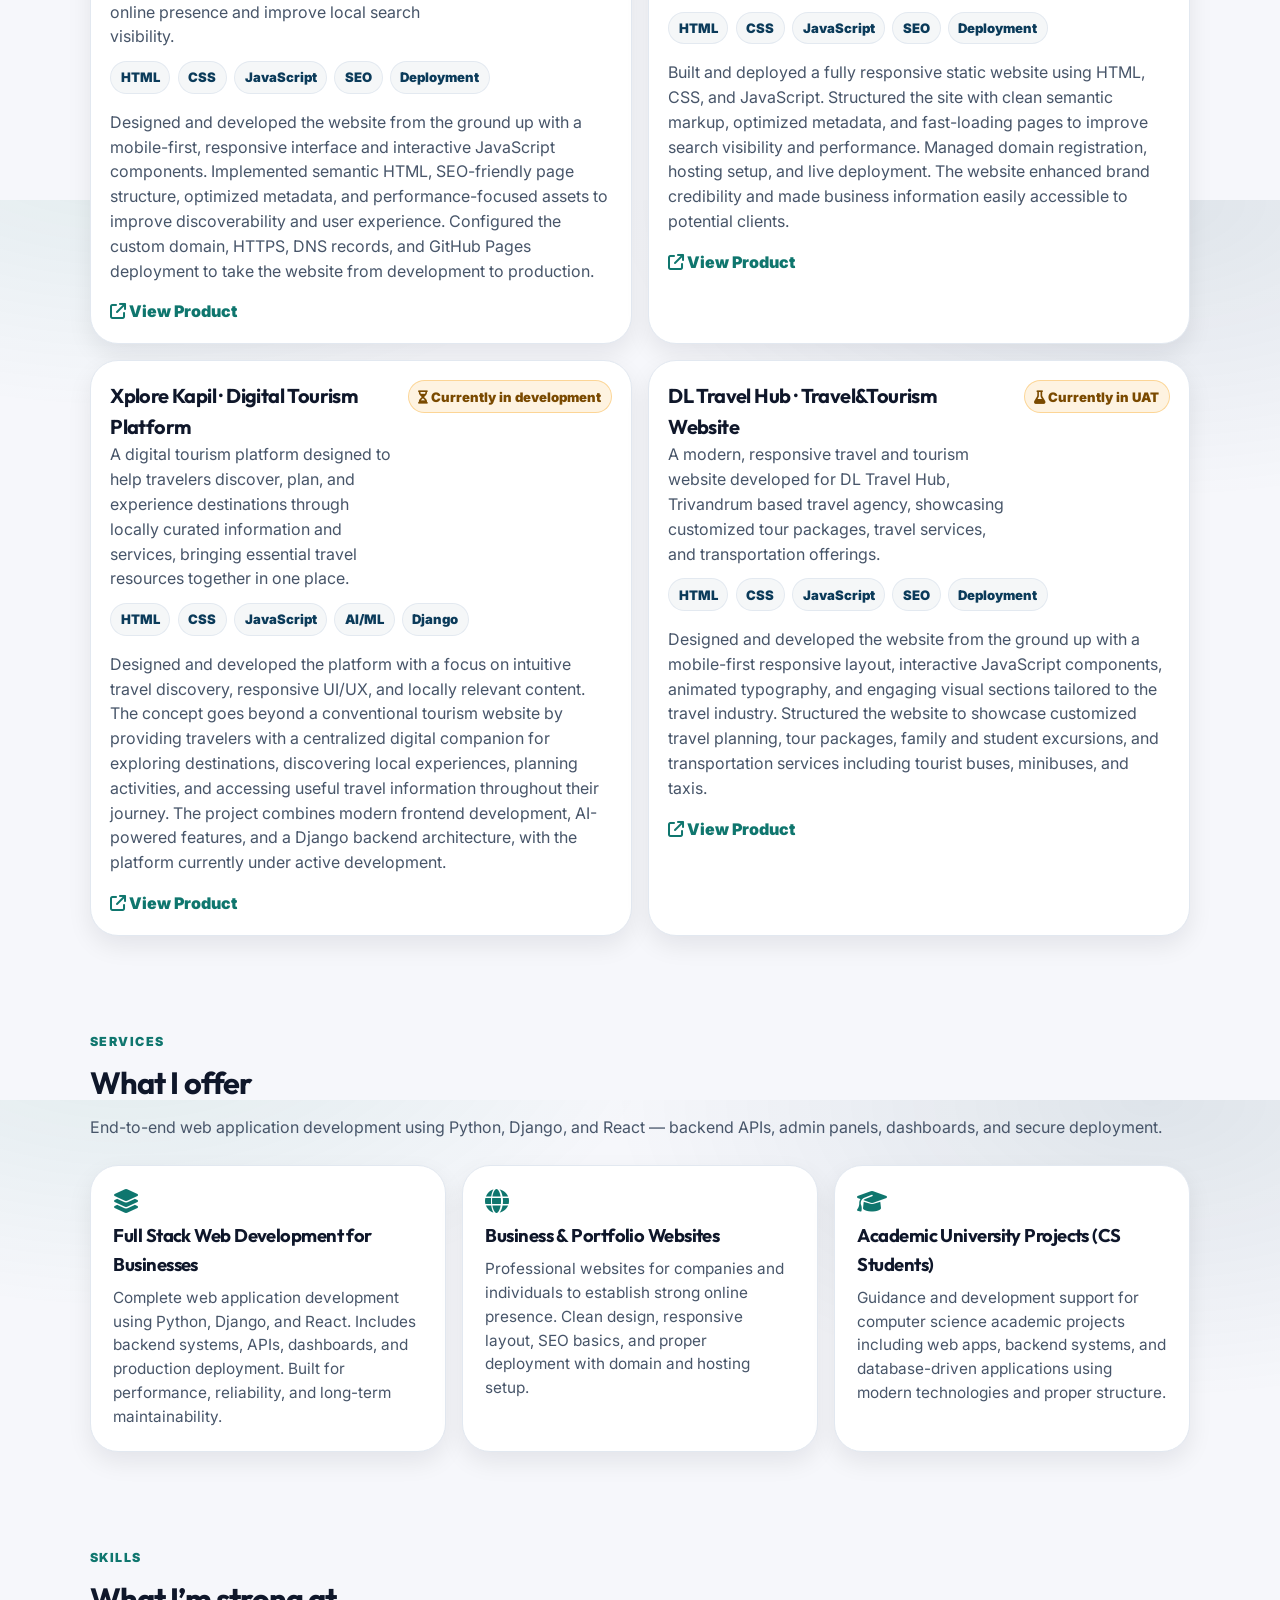
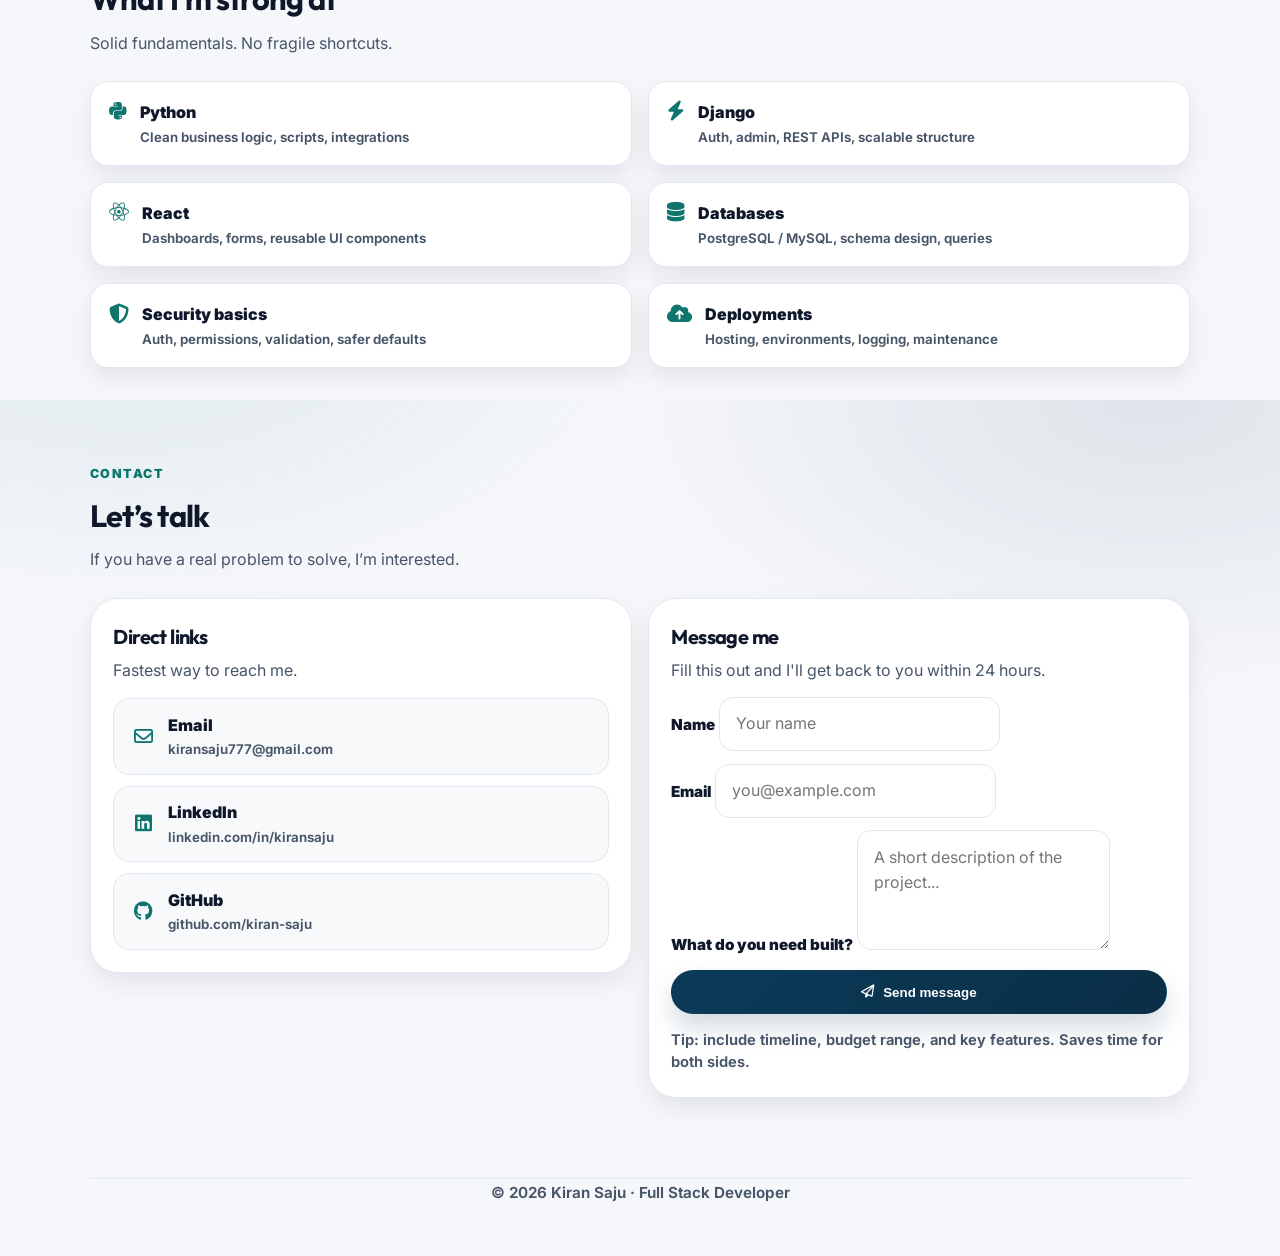
==== commit 773e19f0: "Update Green Pentair project details in portfolio" ====
--- a/index.html
+++ b/index.html
@@ -907,6 +907,63 @@
 
       <div class="projects">
       <article class="card project reveal">
+  <div class="top">
+    <div>
+      <h3>Green Pentair</h3>
+      <p>
+        A full-stack, responsive product catalogue and business
+        enquiry web application developed for Green Pentair,
+        a carry bag manufacturer specializing in non-woven
+        and paper carry bags.
+      </p>
+    </div>
+    <span class="status">
+      <i class="fa-regular fa-circle-check"></i>
+      Live since Oct 2026
+    </span>
+  </div>
+
+  <div class="meta" aria-label="Project tags">
+    <span class="tag">Python</span>
+    <span class="tag">Django</span>
+    <span class="tag">Django REST Framework</span>
+    <span class="tag">JavaScript</span>
+    <span class="tag">Cloudinary</span>
+    <span class="tag">Cloudflare</span>
+    <span class="tag">Render</span>
+    <span class="tag">SEO</span>
+  </div>
+
+  <p>
+    Designed, developed, and deployed a full-stack business
+    catalogue website featuring responsive UI, dynamic product
+    listings, category filtering, product search, and image
+    galleries. Developed RESTful APIs using Django REST Framework
+    and integrated a Django Admin CMS for seamless product and
+    category management. Implemented a customized WhatsApp
+    quotation system that enables customers to select products,
+    specify quantities, and submit business enquiries directly.
+    Deployed the frontend on Cloudflare Pages and backend on
+    Render, with Cloudinary handling cloud-based image storage.
+    Implemented SEO best practices and integrated IndiaMART
+    TrustSEAL verification to strengthen online credibility.
+  </p>
+
+  <div class="links">
+    <a
+      class="link"
+      href="https://www.greenpentair.com/"
+      target="_blank"
+      rel="noopener"
+      aria-label="Visit Green Pentair website (opens in a new tab)"
+    >
+      <i class="fa-solid fa-arrow-up-right-from-square"></i>
+      View Project
+    </a>
+  </div>
+</article>
+
+      <article class="card project reveal">
         <div class="top">
           <div>
             <h3>UR IT Shop · E-Commerce Platform</h3>
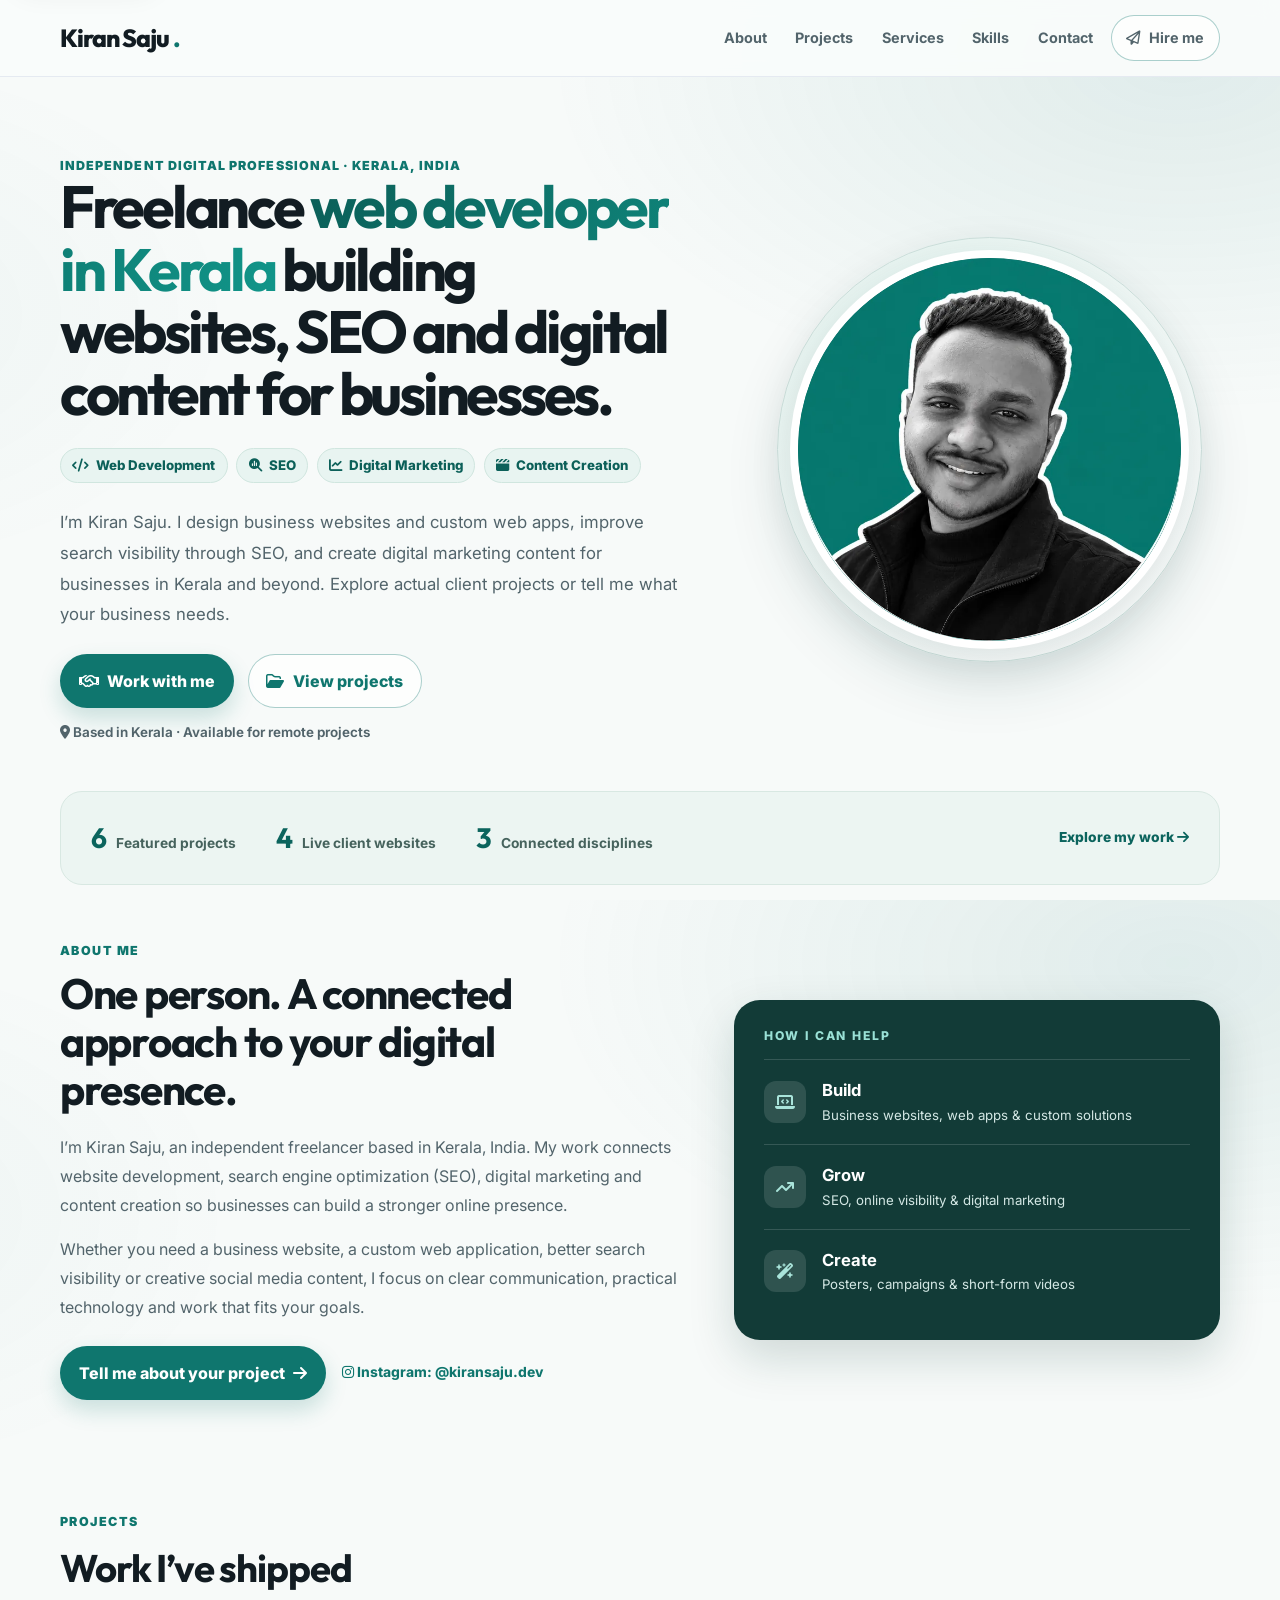
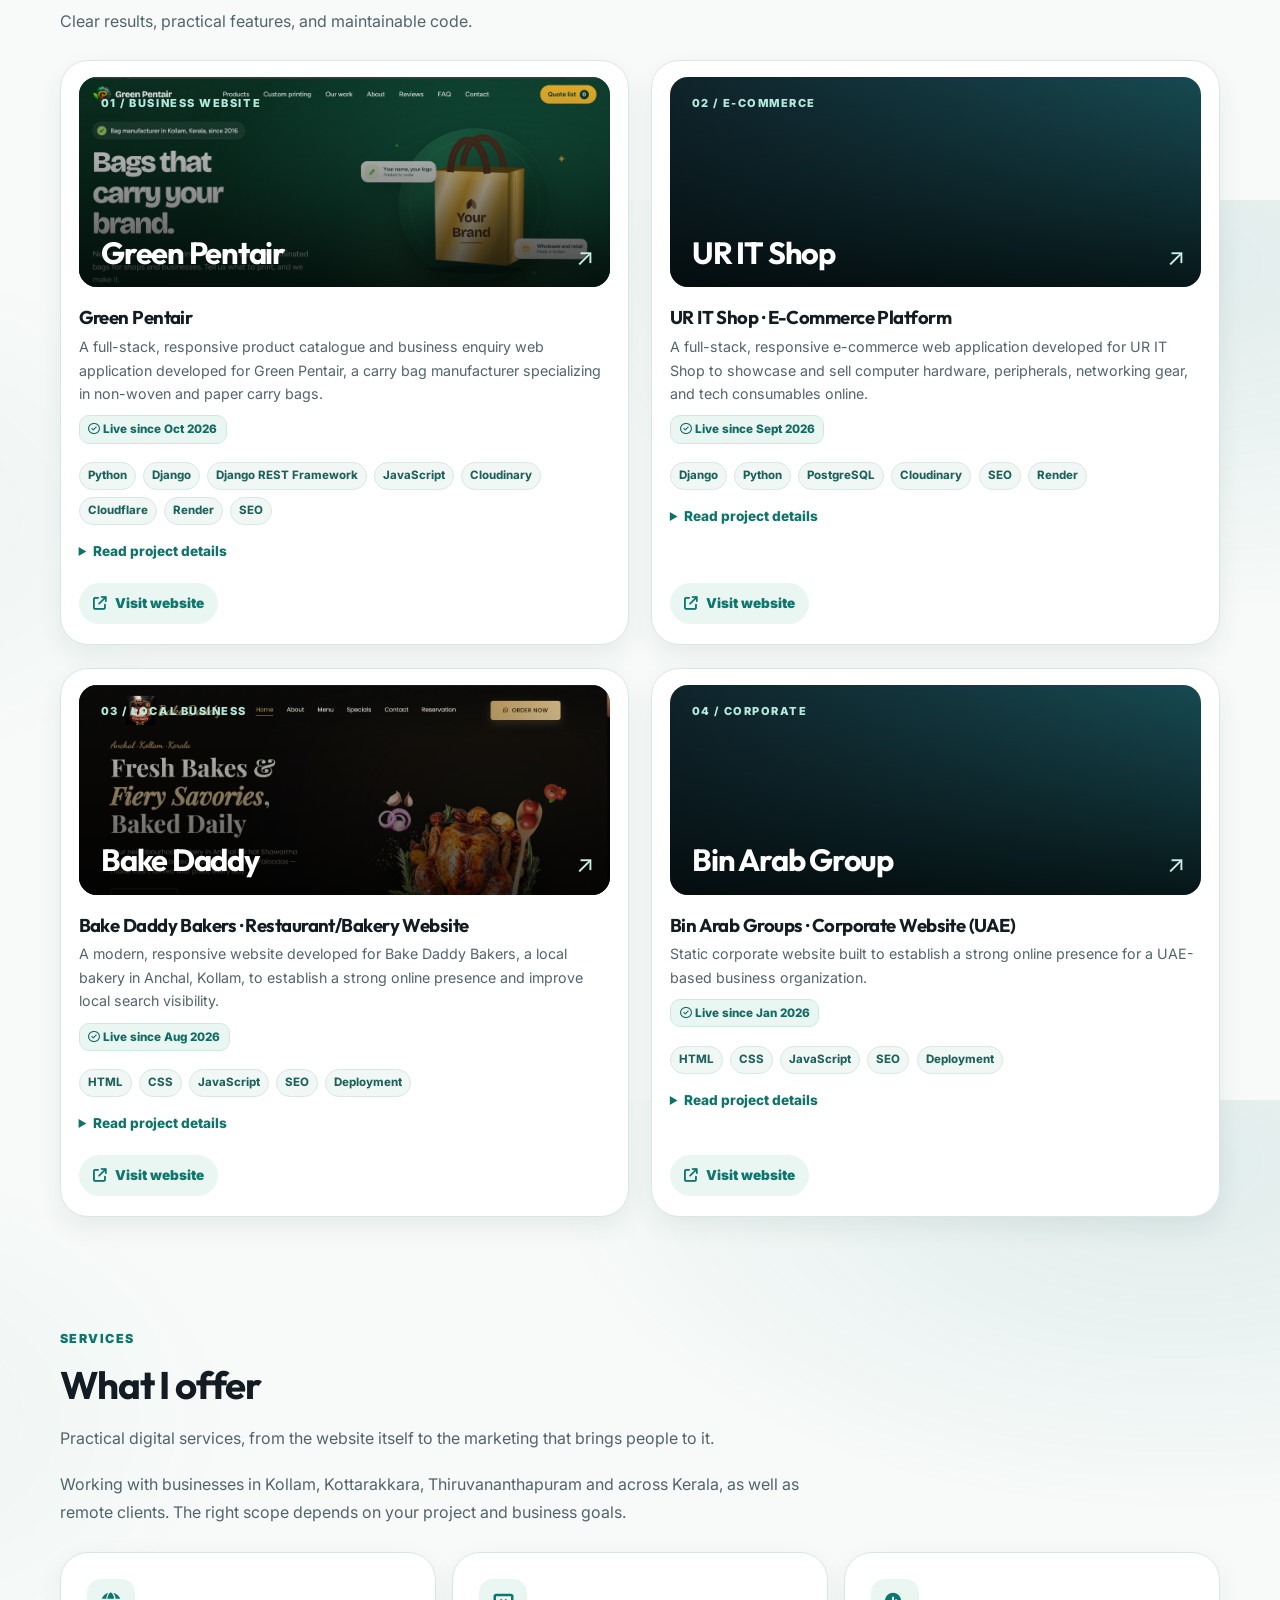
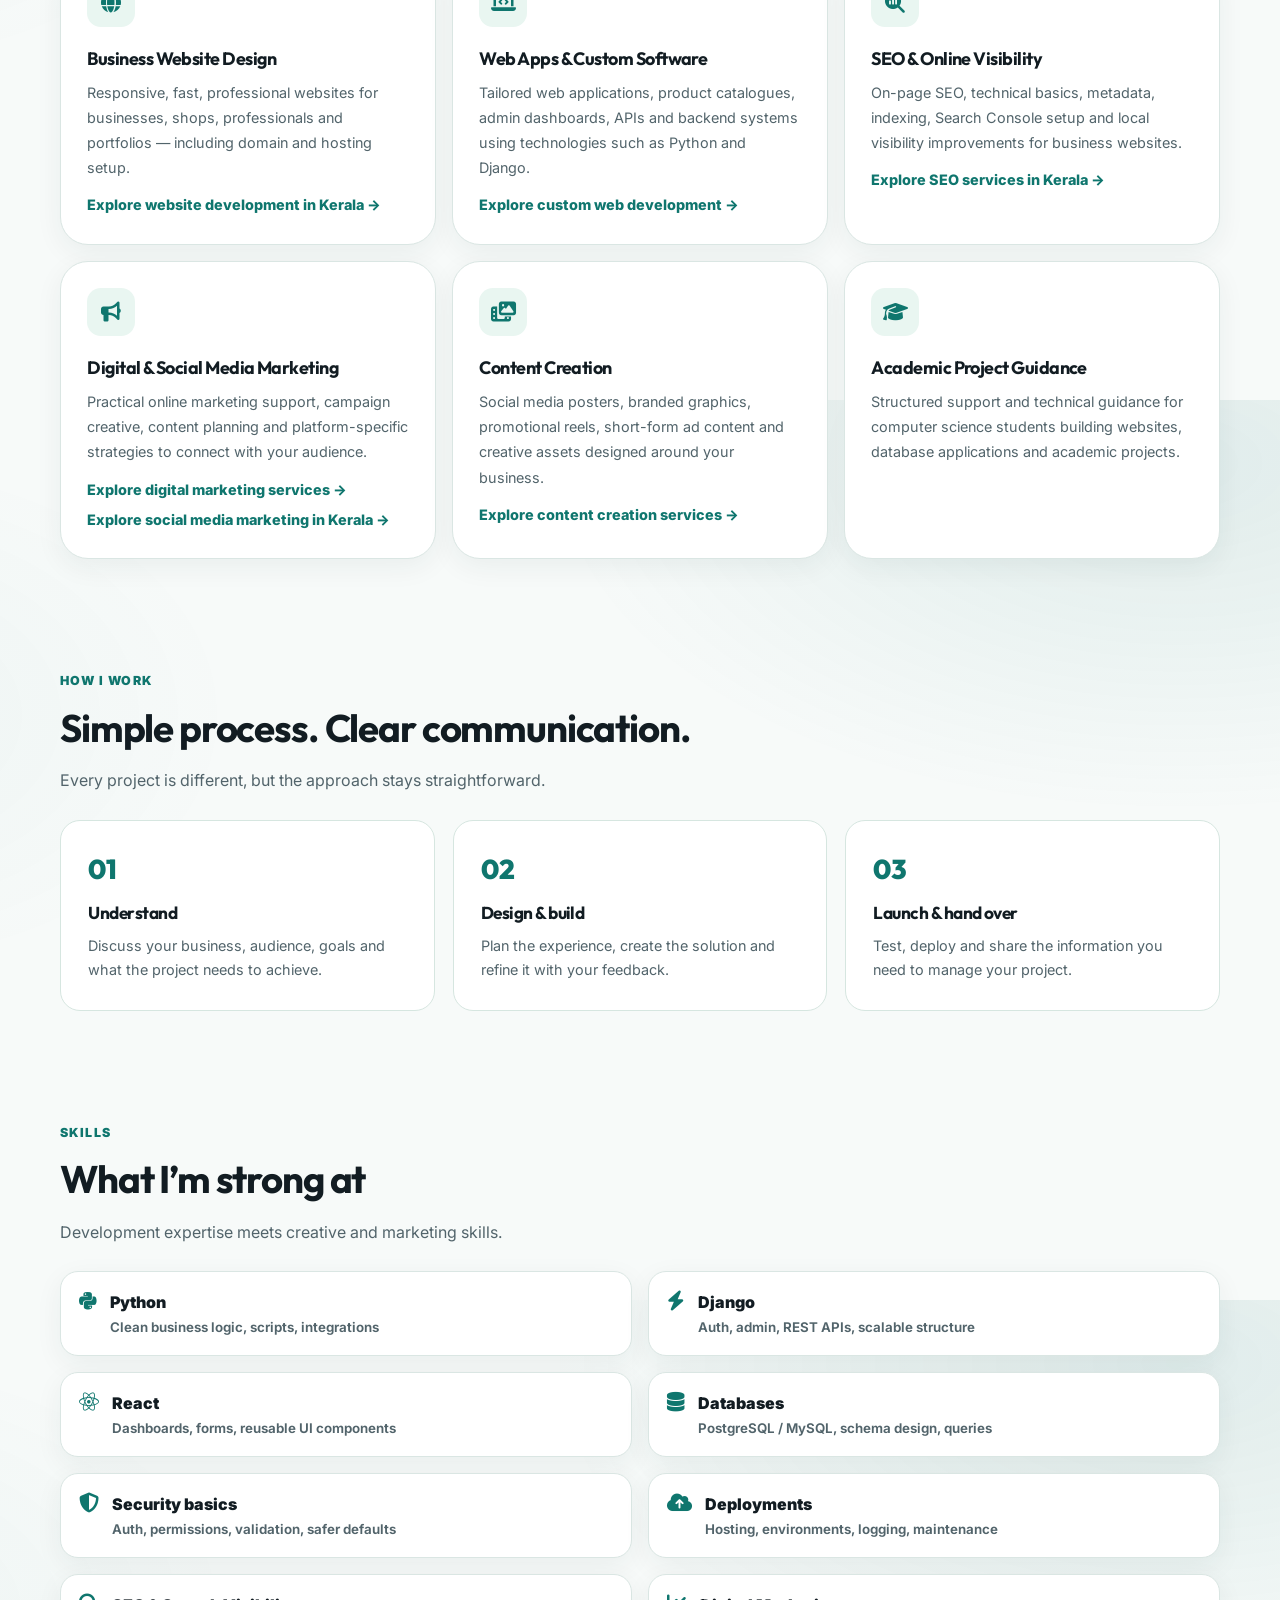
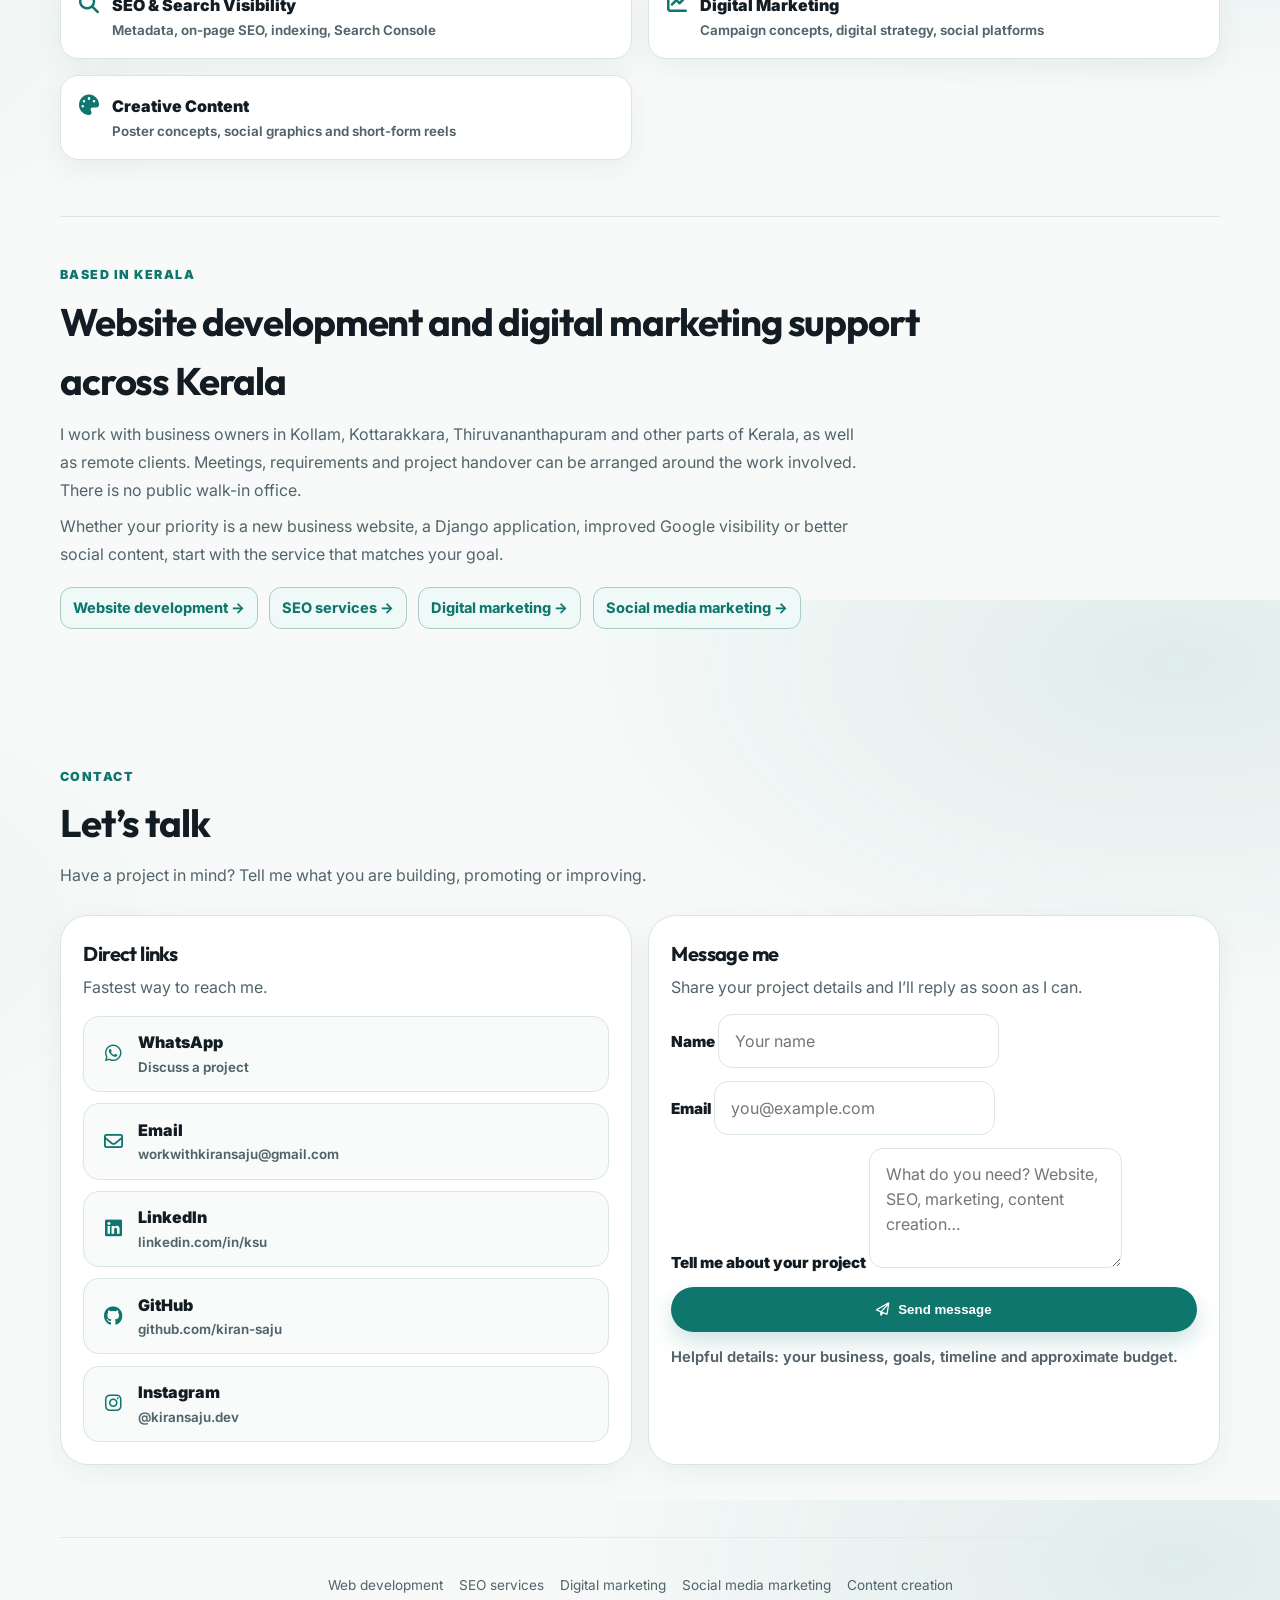
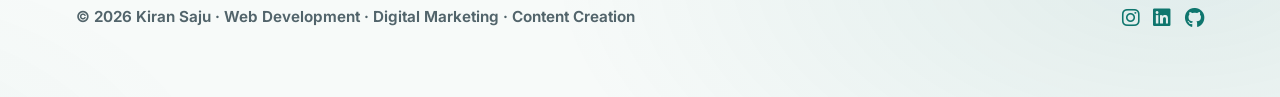
==== commit e64c94b7: "Update portfolio design, SEO and clickable project previews" ====
--- a/index.html
+++ b/index.html
@@ -1,1356 +1,1094 @@
 <!DOCTYPE html>
 <html lang="en">
-<head>
-  <meta charset="UTF-8" />
-  <meta name="viewport" content="width=device-width,initial-scale=1" />
-  <!-- Canonical (change to your real domain when live) -->
-<link rel="canonical" href="https://with.kiransaju.workers.dev/" />
-
-<!-- Robots -->
-<meta name="robots" content="index,follow,max-image-preview:large" />
-
-<!-- Better title + description -->
-<title>Kiran Saju | Freelance Developer</title>
-<meta name="description" content="Kiran Saju is a freelance full stack developer specializing in Python, Django, and React. I build business websites, full-stack web apps, and CS academic projects. Contact me for work." />
-
-<!-- Open Graph -->
-<meta property="og:type" content="website" />
-<meta property="og:title" content="Kiran Saju | Full Stack Developer (Python, Django, React)" />
-<meta property="og:description" content="Freelance full stack developer specializing in Python, Django, React. Business websites, web apps, and CS academic projects." />
-<meta property="og:url" content="https://with.kiransaju.workers.dev/" />
-<meta property="og:image" content="https://with.kiransaju.workers.dev/resource/og-cover.png" />
-<meta property="og:site_name" content="Kiran Saju" />
-
-<!-- Twitter Card -->
-<meta name="twitter:card" content="summary_large_image" />
-<meta name="twitter:title" content="Kiran Saju | Full Stack Developer (Python, Django, React)" />
-<meta name="twitter:description" content="Python/Django/React freelance developer. Business websites, web apps, and CS academic projects." />
-<meta name="twitter:image" content="https://with.kiransaju.workers.dev/resource/og-cover.png"/>
-
-<!-- Optional: Theme color -->
-<meta name="theme-color" content="#0b3b5a" />
-
-<!-- Preload hero image (optional but good if image is big) -->
-<link rel="preload" as="image" href="resource/dp_kiran.jpg" />
-
-<!-- Schema.org JSON-LD (edit URLs + sameAs) -->
-<script type="application/ld+json">
-{
+ <head>
+  <meta charset="utf-8"/>
+  <meta content="width=device-width,initial-scale=1" name="viewport"/>
+  <link href="https://www.kiransaju.in/" rel="canonical"/>
+  <!-- Robots -->
+  <meta content="index,follow,max-image-preview:large" name="robots"/>
+  <title>
+   Web Developer in Kerala | Websites, SEO &amp; Marketing &ndash; Kiran Saju
+  </title>
+  <meta content="Kiran Saju is a freelance web developer in Kerala offering business websites, custom Django apps, SEO, digital marketing and social media content. View real work." name="description"/>
+  <!-- Open Graph -->
+  <meta content="website" property="og:type"/>
+  <meta content="Web Developer in Kerala | Websites, SEO &amp; Marketing &ndash; Kiran Saju" property="og:title"/>
+  <meta content="Freelance website development, SEO, digital marketing and content creation in Kerala. Explore real client projects and get in touch." property="og:description"/>
+  <meta content="https://www.kiransaju.in/" property="og:url"/>
+  <meta content="https://www.kiransaju.in/resource/og-cover.png" property="og:image"/>
+  <meta content="Kiran Saju" property="og:site_name"/>
+  <!-- Twitter Card -->
+  <meta content="summary_large_image" name="twitter:card"/>
+  <meta content="Web Developer in Kerala | Kiran Saju" name="twitter:title"/>
+  <meta content="Business websites, web apps, SEO, digital marketing and social media content for Kerala businesses." name="twitter:description"/>
+  <meta content="https://www.kiransaju.in/resource/og-cover.png" name="twitter:image"/>
+  <meta content="#0f766e" name="theme-color"/>
+  <!-- Preload hero image (optional but good if image is big) -->
+  <link as="image" href="resource/dp-insta.webp" rel="preload" type="image/webp"/>
+  <!-- Schema.org JSON-LD (edit URLs + sameAs) -->
+  <script type="application/ld+json">
+   {
   "@context": "https://schema.org",
-  "@type": "Person",
-  "name": "Kiran Saju",
-  "jobTitle": "Full Stack Developer",
-  "url": "https://with.kiransaju.workers.dev/",
-  "image": "https://with.kiransaju.workers.dev/resource/dp_kiran.jpg",
-  "email": "kiransaju777@gmail.com",
-  "sameAs": [
-    "https://www.linkedin.com/in/ksu/",
-    "https://github.com/kiran-saju"
-  ],
-  "knowsAbout": ["Python", "Django", "React", "REST APIs", "PostgreSQL", "MySQL", "Web Development"]
+  "@graph": [
+    {
+      "@type": "Person",
+      "@id": "https://www.kiransaju.in/#person",
+      "name": "Kiran Saju",
+      "url": "https://www.kiransaju.in/",
+      "image": "https://www.kiransaju.in/resource/dp-insta.webp",
+      "email": "workwithkiransaju@gmail.com",
+      "jobTitle": "Freelance Web Developer and Digital Marketing Specialist",
+      "sameAs": [
+        "https://www.instagram.com/kiransaju.dev/",
+        "https://www.linkedin.com/in/ksu/",
+        "https://github.com/kiran-saju"
+      ],
+      "knowsAbout": [
+        "Website Development",
+        "Django Web Applications",
+        "Technical SEO",
+        "On-Page SEO",
+        "Digital Marketing",
+        "Social Media Marketing",
+        "Content Creation"
+      ]
+    },
+    {
+      "@type": "WebSite",
+      "@id": "https://www.kiransaju.in/#website",
+      "url": "https://www.kiransaju.in/",
+      "name": "Kiran Saju — Freelance Web Developer and Digital Marketing",
+      "publisher": {
+        "@id": "https://www.kiransaju.in/#person"
+      },
+      "inLanguage": "en-IN"
+    },
+    {
+      "@type": "WebPage",
+      "@id": "https://www.kiransaju.in/#home",
+      "url": "https://www.kiransaju.in/",
+      "name": "Web Developer in Kerala | Websites, SEO & Marketing – Kiran Saju",
+      "about": {
+        "@id": "https://www.kiransaju.in/#person"
+      },
+      "isPartOf": {
+        "@id": "https://www.kiransaju.in/#website"
+      },
+      "inLanguage": "en-IN"
+    }
+  ]
 }
-</script>
-
+  </script>
   <!-- Favicon -->
-<link rel="icon" href="resource/favicon.ico" type="image/x-icon">
-<link rel="shortcut icon" href="resource/favicon.ico" type="image/x-icon">
-
-
+  <link href="resource/favicon.ico" rel="icon" type="image/x-icon"/>
   <!-- Fonts -->
-  <link rel="preconnect" href="https://fonts.googleapis.com">
-  <link rel="preconnect" href="https://fonts.gstatic.com" crossorigin>
-  <link href="https://fonts.googleapis.com/css2?family=Inter:wght@300..800&family=Outfit:wght@400..700&display=swap" rel="stylesheet">
-
+  <link href="https://fonts.googleapis.com" rel="preconnect"/>
+  <link crossorigin="" href="https://fonts.gstatic.com" rel="preconnect"/>
+  <link href="https://fonts.googleapis.com/css2?family=Inter:wght@300..800&amp;family=Outfit:wght@400..700&amp;display=swap" rel="stylesheet"/>
   <!-- Font Awesome 6 (free) -->
-  <link rel="stylesheet" href="https://cdnjs.cloudflare.com/ajax/libs/font-awesome/6.5.0/css/all.min.css">
-
-  <style>
-    /* =========================
-       Design system
-       ========================= */
-    :root{
-      --bg: #f6f7fb;
-      --surface: #ffffff;
-      --text: #0f172a;
-      --muted: #475569;
-      --border: #e2e8f0;
-
-      --primary: #0b3b5a;
-      --primary-2: #0f766e;
-      --accent: #f59e0b;
-
-      --shadow: 0 18px 40px rgba(2, 8, 23, .10);
-      --shadow-soft: 0 10px 24px rgba(2, 8, 23, .08);
-
-      --radius: 18px;
-      --radius-lg: 28px;
-
-      --container: 1100px;
-
-      /* Fixed header height */
-      --header-h: 76px;
-    }
-
-    *{ box-sizing: border-box; }
-    html, body{ height: 100%; }
-    body{
-      margin: 0;
-      font-family: Inter, system-ui, -apple-system, Segoe UI, Roboto, Arial, sans-serif;
-      color: var(--text);
-      background:
-        radial-gradient(900px 500px at 10% -10%, rgba(15,118,110,.10), transparent 60%),
-        radial-gradient(900px 500px at 90% 0%, rgba(11,59,90,.10), transparent 60%),
-        var(--bg);
-      line-height: 1.55;
-      scroll-behavior: smooth;
-    }
-
-    a{ color: inherit; }
-    img{ max-width: 100%; display: block; }
-
-    .container{
-      width: min(var(--container), calc(100% - 2rem));
-      margin-inline: auto;
-    }
-
-    /* Better keyboard focus */
-    :focus-visible{
-      outline: 3px solid rgba(15,118,110,.35);
-      outline-offset: 3px;
-      border-radius: 10px;
-    }
-
-    /* Skip link */
-    .skip-link{
-      position: absolute;
-      left: 12px;
-      top: -60px;
-      background: var(--surface);
-      border: 1px solid var(--border);
-      padding: .6rem .9rem;
-      border-radius: 999px;
-      box-shadow: var(--shadow-soft);
-      z-index: 2000;
-      transition: top .18s ease;
-      text-decoration: none;
-      font-weight: 700;
-      color: var(--text);
-    }
-    .skip-link:focus{ top: 12px; }
-
-    /* =========================
-       Header / Nav
-       ========================= */
-    header{
-      position: fixed;
-      top: 0; left: 0;
-      width: 100%;
-      z-index: 1000;
-
-      background: rgba(246,247,251,.92);
-      -webkit-backdrop-filter: blur(10px);
-      backdrop-filter: blur(10px);
-      border-bottom: 1px solid rgba(226,232,240,.85);
-    }
-
-    .nav{
-      height: var(--header-h);
-      display: flex;
-      align-items: center;
-      justify-content: space-between;
-      gap: 1rem;
-    }
-
-    .brand{
-      display: inline-flex;
-      align-items: baseline;
-      gap: .7rem;
-      text-decoration: none;
-      min-width: 0;
-    }
-    .brand .name{
-      font-family: Outfit, Inter, sans-serif;
-      font-weight: 800;
-      letter-spacing: -0.03em;
-      font-size: 1.35rem;
-      white-space: nowrap;
-    }
-    .brand .tag{
-      font-size: .95rem;
-      color: var(--muted);
-      border-left: 1px solid var(--border);
-      padding-left: .7rem;
-      white-space: nowrap;
-      overflow: hidden;
-      text-overflow: ellipsis;
-      max-width: 380px;
-    }
-
-    .nav-links{
-      display: flex;
-      align-items: center;
-      gap: 1.1rem;
-      flex-wrap: wrap;
-      justify-content: flex-end;
-    }
-    .nav-links a{
-      text-decoration: none;
-      color: var(--muted);
-      font-weight: 700;
-      font-size: .95rem;
-      padding: .45rem .65rem;
-      border-radius: 999px;
-      transition: .18s ease;
-    }
-    .nav-links a:hover{
-      color: var(--text);
-      background: rgba(15,118,110,.08);
-    }
-
-    /* =========================
-       Main / sections
-       ========================= */
-    main{
-      padding-top: calc(var(--header-h) + 1.2rem);
-      padding-bottom: 3rem;
-    }
-    section{ padding: 3rem 0; }
-
-    .section-head{
-      display: grid;
-      gap: .5rem;
-      margin-bottom: 1.6rem;
-    }
-    .kicker{
-      color: var(--primary-2);
-      font-weight: 900;
-      letter-spacing: .12em;
-      text-transform: uppercase;
-      font-size: .78rem;
-    }
-
-    h1, h2, h3{
-      font-family: Outfit, Inter, sans-serif;
-      letter-spacing: -0.03em;
-      margin: 0;
-    }
-    h2{ font-size: clamp(1.6rem, 2.4vw, 2.1rem); }
-    p{ margin: 0; color: var(--muted); }
-
-    .card{
-      background: var(--surface);
-      border: 1px solid var(--border);
-      border-radius: var(--radius-lg);
-      box-shadow: var(--shadow-soft);
-    }
-
-    /* =========================
-       Buttons
-       ========================= */
-    .btn{
-      display: inline-flex;
-      align-items: center;
-      justify-content: center;
-      gap: .55rem;
-      padding: .85rem 1.1rem;
-      border-radius: 999px;
-      border: 1px solid transparent;
-      font-weight: 800;
-      text-decoration: none;
-      cursor: pointer;
-      transition: .18s ease;
-      white-space: nowrap;
-    }
-    .btn-primary{
-      background: linear-gradient(135deg, var(--primary), #0a2e46);
-      color: #fff;
-      box-shadow: 0 14px 26px rgba(11,59,90,.18);
-    }
-    .btn-primary:hover{ transform: translateY(-2px); filter: brightness(1.03); }
-
-    .btn-outline{
-      background: transparent;
-      border-color: rgba(15,118,110,.35);
-      color: var(--primary-2);
-    }
-    .btn-outline:hover{
-      background: rgba(15,118,110,.08);
-      transform: translateY(-2px);
-    }
-
-    /* =========================
-       Hero
-       ========================= */
-    .hero{
-      display: grid;
-      grid-template-columns: 1.25fr .75fr;
-      gap: 2rem;
-      align-items: center;
-      padding-top: .5rem;
-    }
-
-    .hero-title{
-      font-size: clamp(2.1rem, 4.2vw, 3.2rem);
-      line-height: 1.1;
-    }
-    .highlight{
-      background: linear-gradient(135deg, var(--primary), var(--primary-2));
-      -webkit-background-clip: text;
-      background-clip: text;
-      color: transparent;
-    }
-
-    .badge-row{
-      display: flex;
-      flex-wrap: wrap;
-      gap: .6rem;
-      margin: 1.2rem 0;
-    }
-    .pill{
-      display: inline-flex;
-      align-items: center;
-      gap: .45rem;
-      background: rgba(2, 132, 199, .06);
-      border: 1px solid rgba(15,118,110,.18);
-      color: #0b3b5a;
-      padding: .42rem .75rem;
-      border-radius: 999px;
-      font-weight: 800;
-      font-size: .92rem;
-    }
-
-    .hero-lead{
-      margin-top: .9rem;
-      font-size: 1.08rem;
-      max-width: 58ch;
-    }
-    .hero-cta{
-      display: flex;
-      gap: .85rem;
-      flex-wrap: wrap;
-      margin-top: 1.5rem;
-    }
-
-    /* =========================
-       Animated avatar blob
-       ========================= */
-    .avatar{
-      position: relative;
-      overflow: hidden;
-
-      padding: 1.3rem;
-      border-radius: 40% 60% 35% 65% / 55% 35% 65% 45%;
-      background: linear-gradient(145deg, rgba(15,118,110,.10), rgba(11,59,90,.08));
-      border: 1px solid rgba(226,232,240,.9);
-      box-shadow: var(--shadow);
-      min-height: 280px;
-      display: grid;
-      place-items: center;
-
-      animation: floatY 5.5s ease-in-out infinite, blobWave 9s ease-in-out infinite;
-      transform: translateZ(0);
-      will-change: transform, border-radius;
-    }
-
-    .avatar::before{
-      content:"";
-      position: absolute;
-      inset: -30%;
-      z-index: 0;
-      background:
-        radial-gradient(circle at 30% 30%, rgba(15,118,110,.28), transparent 60%),
-        radial-gradient(circle at 70% 60%, rgba(11,59,90,.25), transparent 55%);
-      filter: blur(18px);
-      opacity: .75;
-      animation: glowPulse 3.6s ease-in-out infinite;
-      will-change: transform, opacity;
-    }
-
-    .avatar::after{
-      content:"";
-      position: absolute;
-      inset: -40%;
-      z-index: 1;
-      background: linear-gradient(
-        115deg,
-        transparent 0%,
-        rgba(255,255,255,.25) 40%,
-        rgba(255,255,255,.08) 50%,
-        transparent 60%
-      );
-      transform: translateX(-30%) rotate(6deg);
-      animation: shineSweep 4.5s ease-in-out infinite;
-      mix-blend-mode: screen;
-      opacity: .55;
-      pointer-events: none;
-      will-change: transform, opacity;
-    }
-
-    .avatar > *{ position: relative; z-index: 2; }
-
-    .avatar-inner{
-      width: 180px;
-      height: 180px;
-      border-radius: 50%;
-      overflow: hidden;
-      display: flex;
-      align-items: center;
-      justify-content: center;
-
-      background: #0b3b5a;
-      border: 6px solid rgba(255,255,255,.65);
-      box-shadow: 0 20px 30px rgba(2,8,23,.20);
-
-      animation: innerDrift 5.5s ease-in-out infinite;
-      will-change: transform;
-    }
-
-    .profile-pic{
-      width: 100%;
-      height: 100%;
-      object-fit: cover;
-      border-radius: 50%;
-      display: block;
-      transform: scale(1.02); /* tiny fill so no edge gaps */
-    }
-    .avatar:hover .profile-pic{ transform: scale(1.06); transition: transform .35s ease; }
-
-    @keyframes floatY{
-      0%, 100% { transform: translateY(0); }
-      50%      { transform: translateY(-10px); }
-    }
-    @keyframes innerDrift{
-      0%, 100% { transform: translateY(0) scale(1); }
-      50%      { transform: translateY(6px) scale(1.01); }
-    }
-    @keyframes blobWave{
-      0%, 100% { border-radius: 40% 60% 35% 65% / 55% 35% 65% 45%; }
-      33%      { border-radius: 46% 54% 42% 58% / 45% 55% 38% 62%; }
-      66%      { border-radius: 52% 48% 30% 70% / 58% 42% 62% 38%; }
-    }
-    @keyframes glowPulse{
-      0%, 100% { opacity: .70; transform: scale(1); }
-      50%      { opacity: .92; transform: scale(1.03); }
-    }
-    @keyframes shineSweep{
-      0%   { transform: translateX(-45%) rotate(6deg); opacity: .25; }
-      45%  { opacity: .60; }
-      100% { transform: translateX(45%) rotate(6deg); opacity: .20; }
-    }
-
-    /* =========================
+  <link href="https://cdnjs.cloudflare.com/ajax/libs/font-awesome/6.5.0/css/all.min.css" rel="stylesheet"/>
+  <link href="assets/site.css" rel="stylesheet"/>
+  <meta content="1200" property="og:image:width"/>
+  <meta content="630" property="og:image:height"/>
+  <meta content="Kiran Saju" name="author"/>
+  <meta content="light" name="color-scheme"/>
+ </head>
+ <body>
+  <a class="skip-link" href="#main">
+   Skip to content
+  </a>
+  <header id="site-header">
+   <div class="container">
+    <nav aria-label="Primary navigation" class="nav">
+     <a class="brand" href="#home">
+      <span class="name">
+       Kiran Saju
+      </span>
+     </a>
+     <!-- Mobile toggle -->
+     <button aria-controls="primaryNav" aria-expanded="false" class="nav-toggle" id="navToggle">
+      <i class="fa-solid fa-bars">
+      </i>
+      <span>
+       Menu
+      </span>
+     </button>
+     <div class="nav-links" id="primaryNav">
+      <a href="#about">
+       About
+      </a>
+      <a href="#projects">
+       Projects
+      </a>
+      <a href="#services">
+       Services
+      </a>
+      <a href="#skills">
        Skills
-       ========================= */
-    .skills-grid{
-      display: grid;
-      grid-template-columns: repeat(12, 1fr);
-      gap: 1rem;
-    }
-    .skill{
-      grid-column: span 6;
-      padding: 1.1rem;
-      border-radius: var(--radius);
-      background: var(--surface);
-      border: 1px solid var(--border);
-      box-shadow: var(--shadow-soft);
-      display: flex;
-      gap: .85rem;
-      align-items: flex-start;
-    }
-    .skill i{
-      font-size: 1.25rem;
-      color: var(--primary-2);
-      margin-top: .1rem;
-    }
-    .skill strong{
-      display: block;
-      font-weight: 900;
-      color: var(--text);
-      margin-bottom: .15rem;
-    }
-    .skill small{
-      display: block;
-      color: var(--muted);
-      font-weight: 650;
-    }
-/* =========================
-   Services
-   ========================= */
-.services-grid{
-  display: grid;
-  grid-template-columns: repeat(12, 1fr);
-  gap: 1rem;
-}
-
-.service{
-  grid-column: span 4;
-  padding: 1.4rem;
-  border-radius: var(--radius-lg);
-  text-align: left;
-}
-
-.service-icon{
-  font-size: 1.5rem;
-  color: var(--primary-2);
-  margin-bottom: .6rem;
-}
-
-.service h3{
-  font-size: 1.15rem;
-  margin-bottom: .4rem;
-}
-
-.service p{
-  font-size: .96rem;
-}
-
-/* Responsive */
-@media (max-width: 900px){
-  .service{
-    grid-column: span 12;
-  }
-}
-
-    /* =========================
-       Projects
-       ========================= */
-    .projects{
-      display: grid;
-      grid-template-columns: repeat(12, 1fr);
-      gap: 1rem;
-    }
-    .project{
-      grid-column: span 6;
-      padding: 1.2rem;
-      border-radius: var(--radius-lg);
-    }
-    .project .top{
-      display: flex;
-      align-items: flex-start;
-      justify-content: space-between;
-      gap: 1rem;
-      margin-bottom: .75rem;
-    }
-    .project h3{ font-size: 1.25rem; }
-    .project .meta{
-      display: flex;
-      flex-wrap: wrap;
-      gap: .45rem;
-      margin: .75rem 0 1rem;
-    }
-    .tag{
-      font-size: .82rem;
-      font-weight: 900;
-      padding: .32rem .6rem;
-      border-radius: 999px;
-      border: 1px solid rgba(226,232,240,.9);
-      background: rgba(11,59,90,.04);
-      color: #0b3b5a;
-      white-space: nowrap;
-    }
-    .status{
-      font-size: .82rem;
-      font-weight: 950;
-      padding: .32rem .6rem;
-      border-radius: 999px;
-      border: 1px solid rgba(245,158,11,.35);
-      background: rgba(245,158,11,.12);
-      color: #7a4a00;
-      white-space: nowrap;
-    }
-    .project .links{
-      display: flex;
-      gap: .75rem;
-      flex-wrap: wrap;
-      margin-top: 1rem;
-    }
-    .link{
-      color: var(--primary-2);
-      text-decoration: none;
-      font-weight: 900;
-    }
-    .link:hover{ text-decoration: underline; }
-
-    /* =========================
+      </a>
+      <a href="#contact">
        Contact
-       ========================= */
-    .contact-wrap{
-      display: grid;
-      grid-template-columns: 1fr 1fr;
-      gap: 1rem;
-      align-items: start;
-    }
-    .contact-card{ padding: 1.4rem; }
-
-    .contact-list{
-      display: grid;
-      gap: .7rem;
-      margin-top: 1rem;
-    }
-    .contact-item{
-      display: flex;
-      gap: .75rem;
-      align-items: center;
-      padding: .85rem 1rem;
-      border-radius: 16px;
-      border: 1px solid var(--border);
-      background: rgba(11,59,90,.03);
-      text-decoration: none;
-      transition: transform .18s ease, background .18s ease, border-color .18s ease;
-    }
-    .contact-item:hover{
-      transform: translateY(-2px);
-      border-color: rgba(15,118,110,.25);
-      background: rgba(15,118,110,.05);
-    }
-    .contact-item i{
-      color: var(--primary-2);
-      font-size: 1.2rem;
-      width: 1.6rem;
-      text-align: center;
-    }
-    .contact-item span{
-      font-weight: 900;
-      color: var(--text);
-    }
-    .contact-item small{
-      display: block;
-      color: var(--muted);
-      font-weight: 650;
-      margin-top: .1rem;
-    }
-
-    form{
-      display: grid;
-      gap: .8rem;
-      margin-top: .9rem;
-    }
-    label{ font-weight: 900; color: var(--text); font-size: .95rem; }
-    input, textarea{
-      font: inherit;
-      padding: .85rem .95rem;
-      border-radius: 14px;
-      border: 1px solid var(--border);
-      background: white;
-      outline: none;
-    }
-    input:focus, textarea:focus{
-      border-color: rgba(15,118,110,.55);
-      box-shadow: 0 0 0 4px rgba(15,118,110,.12);
-    }
-    textarea{ min-height: 120px; resize: vertical; }
-
-    .note{
-      margin-top: .9rem;
-      color: var(--muted);
-      font-weight: 650;
-      font-size: .92rem;
-    }
-
-    /* =========================
-       Footer
-       ========================= */
-    .site-footer{
-      padding: 0.35rem 0;
-      border-top: 1px solid rgba(226,232,240,.85);
-      color: var(--muted);
-      margin-top: 2rem;
-    }
-    .footer-row{
-      display: flex;
-      justify-content: center;
-      align-items: center;
-      font-weight: 650;
-      font-size: 0.95rem;
-      line-height: 1.2;
-    }
-
-    /* =========================
-       Reveal animation (safe)
-       ========================= */
-    .reveal{ opacity: 1; transform: none; }          /* default visible */
-    .js .reveal{
-      opacity: 0;
-      transform: translateY(16px);
-      transition: opacity .55s ease, transform .55s ease;
-    }
-    .js .reveal.is-visible{
-      opacity: 1;
-      transform: translateY(0);
-    }
-
-    @media (prefers-reduced-motion: reduce){
-      .js .reveal{ opacity: 1; transform: none; transition: none; }
-      .avatar, .avatar::before, .avatar::after, .avatar-inner{ animation: none !important; }
-      body{ scroll-behavior: auto; }
-    }
-
-    /* =========================
-   Mobile Navigation
-   ========================= */
-.nav-toggle{
-  display: none;
-  align-items: center;
-  justify-content: center;
-  gap: .45rem;
-  padding: .55rem .75rem;
-  border-radius: 999px;
-  border: 1px solid rgba(226,232,240,.95);
-  background: var(--surface);
-  color: var(--text);
-  font-weight: 900;
-  cursor: pointer;
-  box-shadow: var(--shadow-soft);
-}
-
-.nav-toggle i{ font-size: 1.05rem; }
-
-/* Smooth dropdown area */
-.nav-links{
-  transition: max-height .22s ease, opacity .22s ease, transform .22s ease;
-}
-
-/* =========================
-   Responsive adjustments
-   ========================= */
-@media (max-width: 900px){
-  :root{ --header-h: 72px; }
-
-  .brand .tag{ display: none; }
-
-  /* Hero stacks (already) */
-  .hero{ grid-template-columns: 1fr; }
-  .avatar{ order: -1; } /* avatar above text on mobile; remove if you prefer below */
-
-  .projects{ grid-template-columns: 1fr; }
-  .project{ grid-column: auto; }
-
-  .skills-grid{ grid-template-columns: 1fr; }
-  .skill{ grid-column: auto; }
-
-  .contact-wrap{ grid-template-columns: 1fr; }
-
-  /* Make pills wrap nicely */
-  .pill{ font-size: .9rem; }
-
-  /* Reduce section padding a bit */
-  section{ padding: 2.3rem 0; }
-}
-
-/* Mobile header behavior */
-@media (max-width: 760px){
-
-  /* Row 1: brand (left) + menu button (right)
-     Row 2: dropdown links full width */
-  .nav{
-    height: auto;
-    padding: .7rem 0;
-
-    display: grid;
-    grid-template-columns: 1fr auto;   /* brand left, toggle right */
-    align-items: center;
-    gap: .75rem;
-  }
-
-  /* brand stays left, avoid overflow */
-  .brand{
-    min-width: 0;
-  }
-  .brand .name{
-    font-size: 1.2rem;
-    white-space: nowrap;
-    overflow: hidden;
-    text-overflow: ellipsis;
-  }
-
-  /* show hamburger and force right alignment */
-  .nav-toggle{
-    display: inline-flex;
-    justify-self: end;
-    margin-left: auto;
-  }
-
-  /* dropdown panel under row 1, takes full width */
-  .nav-links{
-    grid-column: 1 / -1;              /* span both columns */
-    width: 100%;
-
-    display: grid;
-    gap: .35rem;
-
-    max-height: 0;
-    overflow: hidden;
-    opacity: 0;
-    transform: translateY(-6px);
-    padding: 0;
-  }
-
-  /* Open state */
-  header.nav-open .nav-links{
-    max-height: 320px;
-    opacity: 1;
-    transform: translateY(0);
-    padding-top: .6rem;
-  }
-
-  .nav-links a{
-    display: flex;
-    justify-content: center;
-    width: 100%;
-    padding: .75rem .9rem;
-    border-radius: 14px;
-    background: rgba(11,59,90,.03);
-    border: 1px solid rgba(226,232,240,.9);
-  }
-
-  .nav-links a.btn{
-    background: transparent;
-    border-radius: 999px;
-  }
-
-}
-
-
-  </style>
-</head>
-
-<body>
-  <a class="skip-link" href="#main">Skip to content</a>
-
-<header id="site-header">
-  <div class="container">
-    <nav class="nav" aria-label="Primary navigation">
-      <a class="brand" href="#home">
-        <span class="name">Kiran Saju</span>
-      </a>
-
-      <!-- Mobile toggle -->
-      <button class="nav-toggle" id="navToggle" aria-expanded="false" aria-controls="primaryNav">
-        <i class="fa-solid fa-bars"></i>
-        <span>Menu</span>
-      </button>
-
-      <div class="nav-links" id="primaryNav">
-        <a href="#projects">Projects</a>
-        <a href="#services">Services</a>
-        <a href="#skills">Skills</a>
-        <a href="#contact">Contact</a>
-        <a class="btn btn-outline" href="#contact">
-          <i class="fa-regular fa-paper-plane"></i> Hire me
-        </a>
-      </div>
-
+      </a>
+      <a class="btn btn-outline" href="#contact">
+       <i class="fa-regular fa-paper-plane">
+       </i>
+       Hire me
+      </a>
+     </div>
     </nav>
-  </div>
-</header>
-
-  <main id="main" class="container">
-    <!-- HERO -->
-    <section id="home" class="hero">
-      <div class="reveal">
-        <div class="kicker">Freelance Developer</div>
-
-      <h1 class="hero-title">
-        Full Stack Developer building reliable web apps with
-        <span class="highlight">Python, Django, and React</span>.
-      </h1>
-
-
-        <div class="badge-row" aria-label="Tech stack badges">
-          <span class="pill"><i class="fa-brands fa-python"></i> Python</span>
-          <span class="pill"><i class="fa-solid fa-code"></i> Django</span>
-          <span class="pill"><i class="fa-brands fa-react"></i> React</span>
-          <span class="pill"><i class="fa-solid fa-database"></i> REST APIs</span>
+   </div>
+  </header>
+  <main class="container" id="main">
+   <!-- HERO -->
+   <section class="hero" id="home">
+    <div class="reveal">
+     <div class="kicker">
+      Independent digital professional  &middot;  Kerala, India
+     </div>
+     <h1 class="hero-title">
+      Freelance
+      <span class="highlight">
+       web developer in Kerala
+      </span>
+      building websites, SEO and digital content for businesses.
+     </h1>
+     <div aria-label="Tech stack badges" class="badge-row">
+      <span class="pill">
+       <i class="fa-solid fa-code">
+       </i>
+       Web Development
+      </span>
+      <span class="pill">
+       <i class="fa-solid fa-magnifying-glass-chart">
+       </i>
+       SEO
+      </span>
+      <span class="pill">
+       <i class="fa-solid fa-chart-line">
+       </i>
+       Digital Marketing
+      </span>
+      <span class="pill">
+       <i class="fa-solid fa-clapperboard">
+       </i>
+       Content Creation
+      </span>
+     </div>
+     <p class="hero-lead">
+      I&rsquo;m Kiran Saju. I design business websites and custom web apps, improve search visibility through SEO, and create digital marketing content for businesses in Kerala and beyond. Explore actual client projects or tell me what your business needs.
+     </p>
+     <div class="hero-cta">
+      <a class="btn btn-primary" href="#contact">
+       <i class="fa-regular fa-handshake">
+       </i>
+       Work with me
+      </a>
+      <a class="btn btn-outline" href="#projects">
+       <i class="fa-regular fa-folder-open">
+       </i>
+       View projects
+      </a>
+     </div>
+     <p class="note">
+      <i aria-hidden="true" class="fa-solid fa-location-dot">
+      </i>
+      Based in Kerala &middot; Available for remote projects
+     </p>
+    </div>
+    <div aria-label="Kiran Saju profile photograph" class="avatar reveal">
+     <div class="avatar-inner">
+      <picture>
+       <source srcset="resource/dp-insta.webp" type="image/webp"/>
+       <img alt="Kiran Saju &mdash; monochrome profile portrait with teal background" class="profile-pic" decoding="async" fetchpriority="high" height="440" loading="eager" src="resource/dp%20insta.png" width="440"/>
+      </picture>
+     </div>
+    </div>
+   </section>
+   <div aria-label="Portfolio overview" class="proof-strip reveal">
+    <div>
+     <strong>
+      6
+     </strong>
+     <span>
+      Featured projects
+     </span>
+    </div>
+    <div>
+     <strong>
+      4
+     </strong>
+     <span>
+      Live client websites
+     </span>
+    </div>
+    <div>
+     <strong>
+      3
+     </strong>
+     <span>
+      Connected disciplines
+     </span>
+    </div>
+    <a class="proof-link" href="#projects">
+     Explore my work
+     <i aria-hidden="true" class="fa-solid fa-arrow-right">
+     </i>
+    </a>
+   </div>
+   <section class="about-section" id="about">
+    <div class="about-layout">
+     <div class="about-copy reveal">
+      <div class="kicker">
+       About me
+      </div>
+      <h2>
+       One person. A connected approach to your digital presence.
+      </h2>
+      <p>
+       I&rsquo;m Kiran Saju, an independent freelancer based in Kerala, India. My work connects website development, search engine optimization (SEO), digital marketing and content creation so businesses can build a stronger online presence.
+      </p>
+      <p>
+       Whether you need a business website, a custom web application, better search visibility or creative social media content, I focus on clear communication, practical technology and work that fits your goals.
+      </p>
+      <div class="about-actions">
+       <a class="btn btn-primary" href="#contact">
+        Tell me about your project
+        <i aria-hidden="true" class="fa-solid fa-arrow-right">
+        </i>
+       </a>
+       <a class="text-link" href="https://www.instagram.com/kiransaju.dev/" rel="noopener noreferrer" target="_blank">
+        <i aria-hidden="true" class="fa-brands fa-instagram">
+        </i>
+        Instagram: @kiransaju.dev
+       </a>
+      </div>
+     </div>
+     <div aria-label="Areas I work in" class="about-panel reveal">
+      <div class="panel-cap">
+       HOW I CAN HELP
+      </div>
+      <div class="capability">
+       <span class="cap-icon">
+        <i aria-hidden="true" class="fa-solid fa-laptop-code">
+        </i>
+       </span>
+       <div>
+        <strong>
+         Build
+        </strong>
+        <small>
+         Business websites, web apps &amp; custom solutions
+        </small>
+       </div>
+      </div>
+      <div class="capability">
+       <span class="cap-icon">
+        <i aria-hidden="true" class="fa-solid fa-arrow-trend-up">
+        </i>
+       </span>
+       <div>
+        <strong>
+         Grow
+        </strong>
+        <small>
+         SEO, online visibility &amp; digital marketing
+        </small>
+       </div>
+      </div>
+      <div class="capability">
+       <span class="cap-icon">
+        <i aria-hidden="true" class="fa-solid fa-wand-magic-sparkles">
+        </i>
+       </span>
+       <div>
+        <strong>
+         Create
+        </strong>
+        <small>
+         Posters, campaigns &amp; short-form videos
+        </small>
+       </div>
+      </div>
+     </div>
+    </div>
+   </section>
+   <!-- PROJECTS -->
+   <section id="projects">
+    <div class="section-head reveal">
+     <div class="kicker">
+      Projects
+     </div>
+     <h2>
+      Work I&rsquo;ve shipped
+     </h2>
+     <p>
+      Clear results, practical features, and maintainable code.
+     </p>
+    </div>
+    <div class="projects">
+     <article class="card project reveal" data-project="Green Pentair">
+      <a aria-label="Visit Green Pentair website (opens in a new tab)" class="project-banner" href="https://www.greenpentair.com/" rel="noopener noreferrer" target="_blank">
+       <img alt="Green Pentair responsive business website preview" decoding="async" height="540" loading="lazy" src="resource/projects/greenpentair.webp" width="960"/>
+       <span class="project-index">
+        01 / Business website
+       </span>
+       <strong>
+        Green Pentair
+       </strong>
+       <span class="project-banner-arrow">
+        &nearrow;
+       </span>
+      </a>
+      <div class="top">
+       <div>
+        <h3>
+         Green Pentair
+        </h3>
+        <p>
+         A full-stack, responsive product catalogue and business
+
+        enquiry web application developed for Green Pentair,
+
+        a carry bag manufacturer specializing in non-woven
+
+        and paper carry bags.
+        </p>
+       </div>
+       <span class="project-status">
+        <i class="fa-regular fa-circle-check">
+        </i>
+        Live since Oct 2026
+       </span>
+      </div>
+      <div aria-label="Project tags" class="meta">
+       <span class="tag">
+        Python
+       </span>
+       <span class="tag">
+        Django
+       </span>
+       <span class="tag">
+        Django REST Framework
+       </span>
+       <span class="tag">
+        JavaScript
+       </span>
+       <span class="tag">
+        Cloudinary
+       </span>
+       <span class="tag">
+        Cloudflare
+       </span>
+       <span class="tag">
+        Render
+       </span>
+       <span class="tag">
+        SEO
+       </span>
+      </div>
+      <details class="project-details">
+       <summary>
+        Read project details
+       </summary>
+       <p>
+        Designed, developed, and deployed a full-stack business
+
+    catalogue website featuring responsive UI, dynamic product
+
+    listings, category filtering, product search, and image
+
+    galleries. Developed RESTful APIs using Django REST Framework
+
+    and integrated a Django Admin CMS for seamless product and
+
+    category management. Implemented a customized WhatsApp
+
+    quotation system that enables customers to select products,
+
+    specify quantities, and submit business enquiries directly.
+
+    Deployed the frontend on Cloudflare Pages and backend on
+
+    Render, with Cloudinary handling cloud-based image storage.
+
+    Implemented SEO best practices and integrated IndiaMART
+
+    TrustSEAL verification to strengthen online credibility.
+       </p>
+      </details>
+      <div class="links">
+       <a aria-label="Visit Green Pentair website (opens in a new tab)" class="link" href="https://www.greenpentair.com/" rel="noopener noreferrer" target="_blank">
+        <i aria-hidden="true" class="fa-solid fa-arrow-up-right-from-square">
+        </i>
+        Visit website
+       </a>
+      </div>
+     </article>
+     <article class="card project reveal" data-project="UR IT Shop">
+      <a aria-label="Visit UR IT Shop website (opens in a new tab)" class="project-banner" href="https://www.uritshop.store/" rel="noopener noreferrer" target="_blank">
+       <img alt="UR IT Shop responsive e-commerce website preview" decoding="async" height="540" loading="lazy" src="resource/projects/uritshop.webp" width="960"/>
+       <span class="project-index">
+        02 / E-commerce
+       </span>
+       <strong>
+        UR IT Shop
+       </strong>
+       <span class="project-banner-arrow">
+        &nearrow;
+       </span>
+      </a>
+      <div class="top">
+       <div>
+        <h3>
+         UR IT Shop &middot; E-Commerce Platform
+        </h3>
+        <p>
+         A full-stack, responsive e-commerce web application developed for UR IT Shop to showcase and sell computer hardware, peripherals, networking gear, and tech consumables online.
+        </p>
+       </div>
+       <span class="project-status">
+        <i class="fa-regular fa-circle-check">
+        </i>
+        Live since Sept 2026
+       </span>
+      </div>
+      <div aria-label="Project tags" class="meta">
+       <span class="tag">
+        Django
+       </span>
+       <span class="tag">
+        Python
+       </span>
+       <span class="tag">
+        PostgreSQL
+       </span>
+       <span class="tag">
+        Cloudinary
+       </span>
+       <span class="tag">
+        SEO
+       </span>
+       <span class="tag">
+        Render
+       </span>
+      </div>
+      <details class="project-details">
+       <summary>
+        Read project details
+       </summary>
+       <p>
+        Built a full-stack e-commerce web application from the ground up featuring organized product taxonomy, dynamic category navigation, and responsive templates. Integrated Neon PostgreSQL for database management, Cloudinary for cloud media asset hosting, and WhiteNoise for static file serving. Configured Google Search Console indexing, custom XML sitemaps, robots.txt, and automated uptime monitoring on Render to ensure 24/7 availability and strong search visibility.
+       </p>
+      </details>
+      <div class="links">
+       <a aria-label="Visit UR IT Shop website (opens in a new tab)" class="link" href="https://www.uritshop.store/" rel="noopener noreferrer" target="_blank">
+        <i aria-hidden="true" class="fa-solid fa-arrow-up-right-from-square">
+        </i>
+        Visit website
+       </a>
+      </div>
+     </article>
+     <article class="card project reveal" data-project="Bake Daddy">
+      <a aria-label="Visit Bake Daddy website (opens in a new tab)" class="project-banner" href="https://www.bakedaddybakers.shop/" rel="noopener noreferrer" target="_blank">
+       <img alt="Bake Daddy responsive business website preview" decoding="async" height="540" loading="lazy" src="resource/projects/bakedaddy.webp" width="960"/>
+       <span class="project-index">
+        03 / Local business
+       </span>
+       <strong>
+        Bake Daddy
+       </strong>
+       <span class="project-banner-arrow">
+        &nearrow;
+       </span>
+      </a>
+      <div class="top">
+       <div>
+        <h3>
+         Bake Daddy Bakers &middot; Restaurant/Bakery Website
+        </h3>
+        <p>
+         A modern, responsive website developed for Bake Daddy Bakers, a local bakery in Anchal, Kollam, to establish a strong online presence and improve local search visibility.
+        </p>
+       </div>
+       <span class="project-status">
+        <i class="fa-regular fa-circle-check">
+        </i>
+        Live since Aug 2026
+       </span>
+      </div>
+      <div aria-label="Project tags" class="meta">
+       <span class="tag">
+        HTML
+       </span>
+       <span class="tag">
+        CSS
+       </span>
+       <span class="tag">
+        JavaScript
+       </span>
+       <span class="tag">
+        SEO
+       </span>
+       <span class="tag">
+        Deployment
+       </span>
+      </div>
+      <details class="project-details">
+       <summary>
+        Read project details
+       </summary>
+       <p>
+        Designed and developed the website from the ground up with a mobile-first, responsive interface and interactive JavaScript components. Implemented semantic HTML, SEO-friendly page structure, optimized metadata, and performance-focused assets to improve discoverability and user experience. Configured the custom domain, HTTPS, DNS records, and GitHub Pages deployment to take the website from development to production.
+       </p>
+      </details>
+      <div class="links">
+       <a aria-label="Visit Bake Daddy Bakers website (opens in a new tab)" class="link" href="https://www.bakedaddybakers.shop/" rel="noopener noreferrer" target="_blank">
+        <i aria-hidden="true" class="fa-solid fa-arrow-up-right-from-square">
+        </i>
+        Visit website
+       </a>
+      </div>
+     </article>
+     <article class="card project reveal" data-project="Bin Arab Group">
+      <a aria-label="Visit Bin Arab Group website (opens in a new tab)" class="project-banner" href="https://binarab.net/" rel="noopener noreferrer" target="_blank">
+       <img alt="Bin Arab Group responsive business website preview" decoding="async" height="540" loading="lazy" src="resource/projects/binarabgroups.webp" width="960"/>
+       <span class="project-index">
+        04 / Corporate
+       </span>
+       <strong>
+        Bin Arab Group
+       </strong>
+       <span class="project-banner-arrow">
+        &nearrow;
+       </span>
+      </a>
+      <div class="top">
+       <div>
+        <h3>
+         Bin Arab Groups &middot; Corporate Website (UAE)
+        </h3>
+        <p>
+         Static corporate website built to establish a strong online presence for a UAE-based business organization.
+        </p>
+       </div>
+       <span class="project-status">
+        <i class="fa-regular fa-circle-check">
+        </i>
+        Live since Jan 2026
+       </span>
+      </div>
+      <div aria-label="Project tags" class="meta">
+       <span class="tag">
+        HTML
+       </span>
+       <span class="tag">
+        CSS
+       </span>
+       <span class="tag">
+        JavaScript
+       </span>
+       <span class="tag">
+        SEO
+       </span>
+       <span class="tag">
+        Deployment
+       </span>
+      </div>
+      <details class="project-details">
+       <summary>
+        Read project details
+       </summary>
+       <p>
+        Built and deployed a fully responsive static website using HTML, CSS, and JavaScript. Structured the site with clean semantic markup, optimized metadata, and fast-loading pages to improve search visibility and performance. Managed domain registration, hosting setup, and live deployment. The website enhanced brand credibility and made business information easily accessible to potential clients.
+       </p>
+      </details>
+      <div class="links">
+       <a aria-label="Visit Bin Arab Groups website (opens in a new tab)" class="link" href="https://binarab.net/" rel="noopener noreferrer" target="_blank">
+        <i aria-hidden="true" class="fa-solid fa-arrow-up-right-from-square">
+        </i>
+        Visit website
+       </a>
+      </div>
+     </article>
+    </div>
+   </section>
+   <!-- SERVICES -->
+   <section id="services">
+    <div class="section-head reveal">
+     <div class="kicker">
+      Services
+     </div>
+     <h2>
+      What I offer
+     </h2>
+     <p>
+      Practical digital services, from the website itself to the marketing that brings people to it.
+     </p>
+     <p class="services-location">
+      Working with businesses in Kollam, Kottarakkara, Thiruvananthapuram and across Kerala, as well as remote clients. The right scope depends on your project and business goals.
+     </p>
+    </div>
+    <div class="services-grid">
+     <article class="card service reveal">
+      <i aria-hidden="true" class="fa-solid fa-globe service-icon">
+      </i>
+      <h3>
+       Business Website Design
+      </h3>
+      <p>
+       Responsive, fast, professional websites for businesses, shops, professionals and portfolios &mdash; including domain and hosting setup.
+      </p>
+      <p class="service-more">
+       <a class="link" href="services/web-development-kerala.html">
+        Explore website development in Kerala &rarr;
+       </a>
+      </p>
+     </article>
+     <article class="card service reveal">
+      <i aria-hidden="true" class="fa-solid fa-laptop-code service-icon">
+      </i>
+      <h3>
+       Web Apps &amp; Custom Software
+      </h3>
+      <p>
+       Tailored web applications, product catalogues, admin dashboards, APIs and backend systems using technologies such as Python and Django.
+      </p>
+      <p class="service-more">
+       <a class="link" href="services/web-development-kerala.html">
+        Explore custom web development &rarr;
+       </a>
+      </p>
+     </article>
+     <article class="card service reveal">
+      <i aria-hidden="true" class="fa-solid fa-magnifying-glass-chart service-icon">
+      </i>
+      <h3>
+       SEO &amp; Online Visibility
+      </h3>
+      <p>
+       On-page SEO, technical basics, metadata, indexing, Search Console setup and local visibility improvements for business websites.
+      </p>
+      <p class="service-more">
+       <a class="link" href="services/seo-services-kerala.html">
+        Explore SEO services in Kerala &rarr;
+       </a>
+      </p>
+     </article>
+     <article class="card service reveal">
+      <i aria-hidden="true" class="fa-solid fa-bullhorn service-icon">
+      </i>
+      <h3>
+       Digital &amp; Social Media Marketing
+      </h3>
+      <p>
+       Practical online marketing support, campaign creative, content planning and platform-specific strategies to connect with your audience.
+      </p>
+      <p class="service-more">
+       <a class="link" href="services/digital-marketing-kerala.html">
+        Explore digital marketing services &rarr;
+       </a>
+      </p>
+      <p class="service-more social-more">
+       <a class="link" href="services/social-media-marketing-kerala.html">
+        Explore social media marketing in Kerala &rarr;
+       </a>
+      </p>
+     </article>
+     <article class="card service reveal">
+      <i aria-hidden="true" class="fa-solid fa-photo-film service-icon">
+      </i>
+      <h3>
+       Content Creation
+      </h3>
+      <p>
+       Social media posters, branded graphics, promotional reels, short-form ad content and creative assets designed around your business.
+      </p>
+      <p class="service-more">
+       <a class="link" href="services/content-creation-kerala.html">
+        Explore content creation services &rarr;
+       </a>
+      </p>
+     </article>
+     <article class="card service reveal">
+      <i aria-hidden="true" class="fa-solid fa-graduation-cap service-icon">
+      </i>
+      <h3>
+       Academic Project Guidance
+      </h3>
+      <p>
+       Structured support and technical guidance for computer science students building websites, database applications and academic projects.
+      </p>
+     </article>
+    </div>
+   </section>
+   <section class="process-section" id="process">
+    <div class="section-head reveal">
+     <div class="kicker">
+      How I work
+     </div>
+     <h2>
+      Simple process. Clear communication.
+     </h2>
+     <p>
+      Every project is different, but the approach stays straightforward.
+     </p>
+    </div>
+    <div class="process-grid">
+     <article class="process-step reveal">
+      <span>
+       01
+      </span>
+      <h3>
+       Understand
+      </h3>
+      <p>
+       Discuss your business, audience, goals and what the project needs to achieve.
+      </p>
+     </article>
+     <article class="process-step reveal">
+      <span>
+       02
+      </span>
+      <h3>
+       Design &amp; build
+      </h3>
+      <p>
+       Plan the experience, create the solution and refine it with your feedback.
+      </p>
+     </article>
+     <article class="process-step reveal">
+      <span>
+       03
+      </span>
+      <h3>
+       Launch &amp; hand over
+      </h3>
+      <p>
+       Test, deploy and share the information you need to manage your project.
+      </p>
+     </article>
+    </div>
+   </section>
+   <!-- SKILLS -->
+   <section id="skills">
+    <div class="section-head reveal">
+     <div class="kicker">
+      Skills
+     </div>
+     <h2>
+      What I&rsquo;m strong at
+     </h2>
+     <p>
+      Development expertise meets creative and marketing skills.
+     </p>
+    </div>
+    <div class="skills-grid">
+     <div class="skill reveal">
+      <i class="fa-brands fa-python">
+      </i>
+      <div>
+       <strong>
+        Python
+       </strong>
+       <small>
+        Clean business logic, scripts, integrations
+       </small>
+      </div>
+     </div>
+     <div class="skill reveal">
+      <i class="fa-solid fa-bolt">
+      </i>
+      <div>
+       <strong>
+        Django
+       </strong>
+       <small>
+        Auth, admin, REST APIs, scalable structure
+       </small>
+      </div>
+     </div>
+     <div class="skill reveal">
+      <i class="fa-brands fa-react">
+      </i>
+      <div>
+       <strong>
+        React
+       </strong>
+       <small>
+        Dashboards, forms, reusable UI components
+       </small>
+      </div>
+     </div>
+     <div class="skill reveal">
+      <i class="fa-solid fa-database">
+      </i>
+      <div>
+       <strong>
+        Databases
+       </strong>
+       <small>
+        PostgreSQL / MySQL, schema design, queries
+       </small>
+      </div>
+     </div>
+     <div class="skill reveal">
+      <i class="fa-solid fa-shield-halved">
+      </i>
+      <div>
+       <strong>
+        Security basics
+       </strong>
+       <small>
+        Auth, permissions, validation, safer defaults
+       </small>
+      </div>
+     </div>
+     <div class="skill reveal">
+      <i class="fa-solid fa-cloud-arrow-up">
+      </i>
+      <div>
+       <strong>
+        Deployments
+       </strong>
+       <small>
+        Hosting, environments, logging, maintenance
+       </small>
+      </div>
+     </div>
+     <div class="skill reveal">
+      <i aria-hidden="true" class="fa-solid fa-magnifying-glass">
+      </i>
+      <div>
+       <strong>
+        SEO &amp; Search Visibility
+       </strong>
+       <small>
+        Metadata, on-page SEO, indexing, Search Console
+       </small>
+      </div>
+     </div>
+     <div class="skill reveal">
+      <i aria-hidden="true" class="fa-solid fa-chart-line">
+      </i>
+      <div>
+       <strong>
+        Digital Marketing
+       </strong>
+       <small>
+        Campaign concepts, digital strategy, social platforms
+       </small>
+      </div>
+     </div>
+     <div class="skill reveal">
+      <i aria-hidden="true" class="fa-solid fa-palette">
+      </i>
+      <div>
+       <strong>
+        Creative Content
+       </strong>
+       <small>
+        Poster concepts, social graphics and short-form reels
+       </small>
+      </div>
+     </div>
+    </div>
+   </section>
+   <!-- CONTACT -->
+   <section class="local-intro" id="kerala-service-area">
+    <div class="section-head reveal">
+     <div class="kicker">
+      Based in Kerala
+     </div>
+     <h2>
+      Website development and digital marketing support across Kerala
+     </h2>
+     <p>
+      I work with business owners in Kollam, Kottarakkara, Thiruvananthapuram and other parts of Kerala, as well as remote clients. Meetings, requirements and project handover can be arranged around the work involved. There is no public walk-in office.
+     </p>
+     <p>
+      Whether your priority is a new business website, a Django application, improved Google visibility or better social content, start with the service that matches your goal.
+     </p>
+     <div class="local-link-row">
+      <a href="services/web-development-kerala.html">
+       Website development &rarr;
+      </a>
+      <a href="services/seo-services-kerala.html">
+       SEO services &rarr;
+      </a>
+      <a href="services/digital-marketing-kerala.html">
+       Digital marketing &rarr;
+      </a>
+      <a href="services/social-media-marketing-kerala.html">
+       Social media marketing &rarr;
+      </a>
+     </div>
+    </div>
+   </section>
+   <section id="contact">
+    <div class="section-head reveal">
+     <div class="kicker">
+      Contact
+     </div>
+     <h2>
+      Let&rsquo;s talk
+     </h2>
+     <p>
+      Have a project in mind? Tell me what you are building, promoting or improving.
+     </p>
+    </div>
+    <div class="contact-wrap">
+     <div class="card contact-card reveal">
+      <h3 class="contact-heading">
+       Direct links
+      </h3>
+      <p class="contact-subheading">
+       Fastest way to reach me.
+      </p>
+      <div class="contact-list">
+       <a class="contact-item" href="https://wa.me/917034540528" rel="noopener noreferrer" target="_blank">
+        <i aria-hidden="true" class="fa-brands fa-whatsapp">
+        </i>
+        <div>
+         <span>
+          WhatsApp
+         </span>
+         <small>
+          Discuss a project
+         </small>
         </div>
-
-        <p class="hero-lead">
-       I deliver complete, production-ready web solutions — 
-       from requirement gathering and system design to backend engineering, frontend development, and deployment.
-        </p>
-
-        <div class="hero-cta">
-          <a class="btn btn-primary" href="#contact">
-            <i class="fa-regular fa-handshake"></i> Work with me
-          </a>
-          <a class="btn btn-outline" href="#projects">
-            <i class="fa-regular fa-folder-open"></i> View projects
-          </a>
+       </a>
+       <a class="contact-item" href="mailto:workwithkiransaju@gmail.com">
+        <i class="fa-regular fa-envelope">
+        </i>
+        <div>
+         <span>
+          Email
+         </span>
+         <small>
+          workwithkiransaju@gmail.com
+         </small>
         </div>
-
-        <p class="note">
-          <i class="fa-regular fa-clock"></i> Typical response time: within 24 hours.
-        </p>
-      </div>
-
-      <div class="avatar reveal">
-        <div class="avatar-inner">
-        <img
-          src="resource/dp_kiran.jpg"
-          alt="Kiran Saju — Full Stack Developer"
-          class="profile-pic"
-          fetchpriority="high"
-          decoding="async"
-          width="180"
-          height="180"
-        />
+       </a>
+       <a class="contact-item" href="https://www.linkedin.com/in/ksu/" rel="noopener" target="_blank">
+        <i class="fa-brands fa-linkedin">
+        </i>
+        <div>
+         <span>
+          LinkedIn
+         </span>
+         <small>
+          linkedin.com/in/ksu
+         </small>
         </div>
-      </div>
-    </section>
-
-    <!-- PROJECTS -->
-    <section id="projects">
-      <div class="section-head reveal">
-        <div class="kicker">Projects</div>
-        <h2>Work I’ve shipped</h2>
-        <p>Clear results, practical features, and maintainable code.</p>
-      </div>
-
-      <div class="projects">
-      <article class="card project reveal">
-  <div class="top">
-    <div>
-      <h3>Green Pentair</h3>
-      <p>
-        A full-stack, responsive product catalogue and business
-        enquiry web application developed for Green Pentair,
-        a carry bag manufacturer specializing in non-woven
-        and paper carry bags.
-      </p>
-    </div>
-    <span class="status">
-      <i class="fa-regular fa-circle-check"></i>
-      Live since Oct 2026
-    </span>
-  </div>
-
-  <div class="meta" aria-label="Project tags">
-    <span class="tag">Python</span>
-    <span class="tag">Django</span>
-    <span class="tag">Django REST Framework</span>
-    <span class="tag">JavaScript</span>
-    <span class="tag">Cloudinary</span>
-    <span class="tag">Cloudflare</span>
-    <span class="tag">Render</span>
-    <span class="tag">SEO</span>
-  </div>
-
-  <p>
-    Designed, developed, and deployed a full-stack business
-    catalogue website featuring responsive UI, dynamic product
-    listings, category filtering, product search, and image
-    galleries. Developed RESTful APIs using Django REST Framework
-    and integrated a Django Admin CMS for seamless product and
-    category management. Implemented a customized WhatsApp
-    quotation system that enables customers to select products,
-    specify quantities, and submit business enquiries directly.
-    Deployed the frontend on Cloudflare Pages and backend on
-    Render, with Cloudinary handling cloud-based image storage.
-    Implemented SEO best practices and integrated IndiaMART
-    TrustSEAL verification to strengthen online credibility.
-  </p>
-
-  <div class="links">
-    <a
-      class="link"
-      href="https://www.greenpentair.com/"
-      target="_blank"
-      rel="noopener"
-      aria-label="Visit Green Pentair website (opens in a new tab)"
-    >
-      <i class="fa-solid fa-arrow-up-right-from-square"></i>
-      View Project
-    </a>
-  </div>
-</article>
-
-      <article class="card project reveal">
-        <div class="top">
-          <div>
-            <h3>UR IT Shop · E-Commerce Platform</h3>
-            <p>A full-stack, responsive e-commerce web application developed for UR IT Shop to showcase and sell computer hardware, peripherals, networking gear, and tech consumables online.</p>
-          </div>
-          <span class="status"><i class="fa-regular fa-circle-check"></i> Live since Sept 2026</span>
+       </a>
+       <a class="contact-item" href="https://github.com/kiran-saju" rel="noopener" target="_blank">
+        <i class="fa-brands fa-github">
+        </i>
+        <div>
+         <span>
+          GitHub
+         </span>
+         <small>
+          github.com/kiran-saju
+         </small>
         </div>
-
-        <div class="meta" aria-label="Project tags">
-          <span class="tag">Django</span>
-          <span class="tag">Python</span>
-          <span class="tag">PostgreSQL</span>
-          <span class="tag">Cloudinary</span>
-          <span class="tag">SEO</span>
-          <span class="tag">Render</span>
+       </a>
+       <a class="contact-item" href="https://www.instagram.com/kiransaju.dev/" rel="noopener noreferrer" target="_blank">
+        <i aria-hidden="true" class="fa-brands fa-instagram">
+        </i>
+        <div>
+         <span>
+          Instagram
+         </span>
+         <small>
+          @kiransaju.dev
+         </small>
         </div>
-
-        <p>
-          Built a full-stack e-commerce web application from the ground up featuring organized product taxonomy, dynamic category navigation, and responsive templates. Integrated Neon PostgreSQL for database management, Cloudinary for cloud media asset hosting, and WhiteNoise for static file serving. Configured Google Search Console indexing, custom XML sitemaps, robots.txt, and automated uptime monitoring on Render to ensure 24/7 availability and strong search visibility.
-        </p>
-
-        <div class="links">
-          <a class="link" href="https://www.uritshop.store/" target="_blank" rel="noopener"
-            aria-label="Visit UR IT Shop website (opens in a new tab)">
-            <i class="fa-solid fa-arrow-up-right-from-square"></i> View Product
-          </a>
-        </div>
-      </article>
-
-      <article class="card project reveal">
-          <div class="top">
-            <div>
-              <h3>Bake Daddy Bakers · Restaurant/Bakery Website</h3>
-              <p>A modern, responsive website developed for Bake Daddy Bakers, a local bakery in Anchal, Kollam, to establish a strong online presence and improve local search visibility.</p>
-            </div>
-            <span class="status"><i class="fa-regular fa-circle-check"></i> Live since Aug 2026</span>
-          </div>
-
-          <div class="meta" aria-label="Project tags">
-            <span class="tag">HTML</span>
-            <span class="tag">CSS</span>
-            <span class="tag">JavaScript</span>
-            <span class="tag">SEO</span>
-            <span class="tag">Deployment</span>
-          </div>
-
-          <p>
-          Designed and developed the website from the ground up with a mobile-first, responsive interface and interactive JavaScript components. Implemented semantic HTML, SEO-friendly page structure, optimized metadata, and performance-focused assets to improve discoverability and user experience. Configured the custom domain, HTTPS, DNS records, and GitHub Pages deployment to take the website from development to production.
-          </p>
-
-          <div class="links">
-          <a class="link" href="https://www.bakedaddybakers.shop/" target="_blank" rel="noopener"
-            aria-label="Visit Bake Daddy Bakers website (opens in a new tab)">
-            <i class="fa-solid fa-arrow-up-right-from-square"></i> View Product
-          </a>
-          </div>
-        </article>
-
-
-        <article class="card project reveal">
-          <div class="top">
-            <div>
-              <h3>Bin Arab Groups · Corporate Website (UAE)</h3>
-              <p>Static corporate website built to establish a strong online presence for a UAE-based business organization.</p>
-            </div>
-            <span class="status"><i class="fa-regular fa-circle-check"></i> Live since Jan 2026</span>
-          </div>
-
-          <div class="meta" aria-label="Project tags">
-            <span class="tag">HTML</span>
-            <span class="tag">CSS</span>
-            <span class="tag">JavaScript</span>
-            <span class="tag">SEO</span>
-            <span class="tag">Deployment</span>
-          </div>
-
-          <p>
-           Built and deployed a fully responsive static website using HTML, CSS, and JavaScript. Structured the site with clean semantic markup, optimized metadata, and fast-loading pages to improve search visibility and performance. Managed domain registration, hosting setup, and live deployment. The website enhanced brand credibility and made business information easily accessible to potential clients.
-          </p>
-
-          <div class="links">
-          <a class="link" href="https://binarab.net/" target="_blank" rel="noopener"
-            aria-label="Visit Bin Arab Groups website (opens in a new tab)">
-            <i class="fa-solid fa-arrow-up-right-from-square"></i> View Product
-          </a>
-          </div>
-        </article>
-
-       
-       
-        <article class="card project reveal">
-          <div class="top">
-            <div>
-              <h3>Xplore Kapil · Digital Tourism Platform</h3>
-              <p>
-                A digital tourism platform designed to help travelers discover, plan, and experience destinations through locally curated information and services, bringing essential travel resources together in one place.
-              </p>
-            </div>
-            <span class="status"><i class="fa-solid fa-hourglass-half"></i> Currently in development</span>
-          </div>
-
-          <div class="meta" aria-label="Project tags">
-            <span class="tag">HTML</span>
-            <span class="tag">CSS</span>
-            <span class="tag">JavaScript</span>
-            <span class="tag">AI/ML</span>
-            <span class="tag">Django</span>
-          </div>
-
-          <p>
-          Designed and developed the platform with a focus on intuitive travel discovery, responsive UI/UX, and locally relevant content. The concept goes beyond a conventional tourism website by providing travelers with a centralized digital companion for exploring destinations, discovering local experiences, planning activities, and accessing useful travel information throughout their journey.
-
-          The project combines modern frontend development, AI-powered features, and a Django backend architecture, with the platform currently under active development.
-
-          </p>
-
-          <div class="links">
-          <a class="link" href="https://kiran-saju.github.io/Xplore-Kapil/" target="_blank" rel="noopener"
-            aria-label="Visit Xplore Kapil website (opens in a new tab)">
-            <i class="fa-solid fa-arrow-up-right-from-square"></i> View Product
-          </a>
-          </div>
-        </article>
-      
-        <article class="card project reveal">
-          <div class="top">
-            <div>
-              <h3>DL Travel Hub · Travel&Tourism Website</h3>
-              <p>
-                A modern, responsive travel and tourism website developed for DL Travel Hub, Trivandrum based travel agency, showcasing customized tour packages, travel services, and transportation offerings.
-              </p>
-            </div>
-            <span class="status"><i class="fa-solid fa-flask"></i> Currently in UAT</span>
-          </div>
-
-          <div class="meta" aria-label="Project tags">
-            <span class="tag">HTML</span>
-            <span class="tag">CSS</span>
-            <span class="tag">JavaScript</span>
-            <span class="tag">SEO</span>
-            <span class="tag">Deployment</span>
-          </div>
-
-          <p>
-          Designed and developed the website from the ground up with a mobile-first responsive layout, interactive JavaScript components, animated typography, and engaging visual sections tailored to the travel industry. Structured the website to showcase customized travel planning, tour packages, family and student excursions, and transportation services including tourist buses, minibuses, and taxis.
-          </p>
-
-          <div class="links">
-          <a class="link" href="https://kiran-saju.github.io/DL-Travels/" target="_blank" rel="noopener"
-            aria-label="Visit DL Travel Hub website (opens in a new tab)">
-            <i class="fa-solid fa-arrow-up-right-from-square"></i> View Product
-          </a>
-          </div>
-        </article>
-      
-      </div>
-    </section>
-        <!-- SERVICES -->
-<section id="services">
-  <div class="section-head reveal">
-    <div class="kicker">Services</div>
-    <h2>What I offer</h2>
-    <p>
-  End-to-end web application development using Python, Django, and React —
-  backend APIs, admin panels, dashboards, and secure deployment.
-</p>
-
-  </div>
-
-  <div class="services-grid">
-
-    <!-- Full Stack Development -->
-    <div class="card service reveal">
-      <i class="fa-solid fa-layer-group service-icon"></i>
-      <h3>Full Stack Web Development for Businesses</h3>
-      <p>
-        Complete web application development using Python, Django, and React.
-        Includes backend systems, APIs, dashboards, and production deployment.
-        Built for performance, reliability, and long-term maintainability.
-      </p>
-    </div>
-
-    <!-- Business Websites -->
-    <div class="card service reveal">
-      <i class="fa-solid fa-globe service-icon"></i>
-      <h3>Business & Portfolio Websites</h3>
-      <p>
-        Professional websites for companies and individuals to establish
-        strong online presence. Clean design, responsive layout, SEO basics,
-        and proper deployment with domain and hosting setup.
-      </p>
-    </div>
-
-    <!-- Academic Projects -->
-    <div class="card service reveal">
-      <i class="fa-solid fa-graduation-cap service-icon"></i>
-      <h3>Academic University Projects (CS Students)</h3>
-      <p>
-        Guidance and development support for computer science academic
-        projects including web apps, backend systems, and database-driven
-        applications using modern technologies and proper structure.
-      </p>
-    </div>
-
-  </div>
-</section>
-    <!-- SKILLS -->
-    <section id="skills">
-      <div class="section-head reveal">
-        <div class="kicker">Skills</div>
-        <h2>What I’m strong at</h2>
-        <p>Solid fundamentals. No fragile shortcuts.</p>
-      </div>
-
-      <div class="skills-grid">
-        <div class="skill reveal">
-          <i class="fa-brands fa-python"></i>
-          <div>
-            <strong>Python</strong>
-            <small>Clean business logic, scripts, integrations</small>
-          </div>
-        </div>
-
-        <div class="skill reveal">
-          <i class="fa-solid fa-bolt"></i>
-          <div>
-            <strong>Django</strong>
-            <small>Auth, admin, REST APIs, scalable structure</small>
-          </div>
-        </div>
-
-        <div class="skill reveal">
-          <i class="fa-brands fa-react"></i>
-          <div>
-            <strong>React</strong>
-            <small>Dashboards, forms, reusable UI components</small>
-          </div>
-        </div>
-
-        <div class="skill reveal">
-          <i class="fa-solid fa-database"></i>
-          <div>
-            <strong>Databases</strong>
-            <small>PostgreSQL / MySQL, schema design, queries</small>
-          </div>
-        </div>
-
-        <div class="skill reveal">
-          <i class="fa-solid fa-shield-halved"></i>
-          <div>
-            <strong>Security basics</strong>
-            <small>Auth, permissions, validation, safer defaults</small>
-          </div>
-        </div>
-
-        <div class="skill reveal">
-          <i class="fa-solid fa-cloud-arrow-up"></i>
-          <div>
-            <strong>Deployments</strong>
-            <small>Hosting, environments, logging, maintenance</small>
-          </div>
-        </div>
-      </div>
-    </section>
-
-
-
-    <!-- CONTACT -->
-    <section id="contact">
-      <div class="section-head reveal">
-        <div class="kicker">Contact</div>
-        <h2>Let’s talk</h2>
-        <p>If you have a real problem to solve, I’m interested.</p>
-      </div>
-
-      <div class="contact-wrap">
-        <div class="card contact-card reveal">
-          <h3 style="font-size:1.25rem; margin:0;">Direct links</h3>
-          <p style="margin-top:.35rem;">Fastest way to reach me.</p>
-
-          <div class="contact-list">
-           <a class="contact-item" href="mailto:kiransaju777@gmail.com">
-              <i class="fa-regular fa-envelope"></i>
-              <div>
-                <span>Email</span>
-                <small>kiransaju777@gmail.com</small>
-              </div>
-            </a>
-
-            <a class="contact-item" href="https://www.linkedin.com/in/ksu/" target="_blank" rel="noopener">
-              <i class="fa-brands fa-linkedin"></i>
-              <div>
-                <span>LinkedIn</span>
-                <small>linkedin.com/in/kiransaju</small>
-              </div>
-            </a>
-
-            <a class="contact-item" href="https://github.com/kiran-saju" target="_blank" rel="noopener">
-              <i class="fa-brands fa-github"></i>
-              <div>
-                <span>GitHub</span>
-                <small>github.com/kiran-saju</small>
-              </div>
-            </a>
-          </div>
-        </div>
-
-        <div class="card contact-card reveal">
-          <h3 style="font-size:1.25rem; margin:0;">Message me</h3>
-          <p style="margin-top:.35rem;">Fill this out and I'll get back to you within 24 hours.</p>
-
-          <form action="https://formspree.io/f/mbdakoek" method="post">
-            <div>
-              <label for="name">Name</label>
-              <input id="name" name="name" type="text" placeholder="Your name" required />
-            </div>
-
-            <div>
-              <label for="email">Email</label>
-              <input id="email" name="email" type="email" placeholder="you@example.com" required />
-            </div>
-
-            <div>
-              <label for="message">What do you need built?</label>
-              <textarea id="message" name="message" placeholder="A short description of the project..." required></textarea>
-            </div>
-
-            <button class="btn btn-primary" type="submit">
-              <i class="fa-regular fa-paper-plane"></i> Send message
-            </button>
-          </form>
-
-          <p class="note">Tip: include timeline, budget range, and key features. Saves time for both sides.</p>
-        </div>
-      </div>
-    </section>
-
-    <footer class="site-footer">
-      <div class="container footer-row">
-        <div>© <span id="year"></span> Kiran Saju · Full Stack Developer</div>
-      </div>
-    </footer>
+       </a>
+      </div>
+     </div>
+     <div class="card contact-card reveal">
+      <h3 class="contact-heading">
+       Message me
+      </h3>
+      <p class="contact-subheading">
+       Share your project details and I&rsquo;ll reply as soon as I can.
+      </p>
+      <form action="https://formspree.io/f/mbdakoek" method="post">
+       <div>
+        <label for="name">
+         Name
+        </label>
+        <input id="name" name="name" placeholder="Your name" required="" type="text"/>
+       </div>
+       <div>
+        <label for="email">
+         Email
+        </label>
+        <input id="email" name="email" placeholder="you@example.com" required="" type="email"/>
+       </div>
+       <div>
+        <label for="message">
+         Tell me about your project
+        </label>
+        <textarea id="message" name="message" placeholder="What do you need? Website, SEO, marketing, content creation&hellip;" required=""></textarea>
+       </div>
+       <button class="btn btn-primary" type="submit">
+        <i class="fa-regular fa-paper-plane">
+        </i>
+        Send message
+       </button>
+      </form>
+      <p class="note">
+       Helpful details: your business, goals, timeline and approximate budget.
+      </p>
+     </div>
+    </div>
+   </section>
+   <footer class="site-footer">
+    <nav aria-label="Services and location pages" class="seo-footer-links">
+     <a href="services/web-development-kerala.html">
+      Web development
+     </a>
+     <a href="services/seo-services-kerala.html">
+      SEO services
+     </a>
+     <a href="services/digital-marketing-kerala.html">
+      Digital marketing
+     </a>
+     <a href="services/social-media-marketing-kerala.html">
+      Social media marketing
+     </a>
+     <a href="services/content-creation-kerala.html">
+      Content creation
+     </a>
+    </nav>
+    <div class="container footer-row">
+     <div>
+      &copy;
+      <span id="year">
+      </span>
+      Kiran Saju &middot; Web Development &middot; Digital Marketing &middot; Content Creation
+     </div>
+     <div class="footer-social">
+      <a aria-label="Instagram" href="https://www.instagram.com/kiransaju.dev/" rel="noopener noreferrer" target="_blank">
+       <i class="fa-brands fa-instagram">
+       </i>
+      </a>
+      <a aria-label="LinkedIn" href="https://www.linkedin.com/in/ksu/" rel="noopener noreferrer" target="_blank">
+       <i class="fa-brands fa-linkedin">
+       </i>
+      </a>
+      <a aria-label="GitHub" href="https://github.com/kiran-saju" rel="noopener noreferrer" target="_blank">
+       <i class="fa-brands fa-github">
+       </i>
+      </a>
+     </div>
+    </div>
+   </footer>
   </main>
-
-  <script>
-    // Flag JS for safe reveal animations
-    document.documentElement.classList.add('js');
-
-    // Reveal on scroll
-    const els = document.querySelectorAll('.reveal');
-    const io = new IntersectionObserver((entries, obs) => {
-      for (const e of entries) {
-        if (e.isIntersecting) {
-          e.target.classList.add('is-visible');
-          obs.unobserve(e.target);
-        }
-      }
-    }, { threshold: 0.12 });
-    els.forEach(el => io.observe(el));
-
-    // Dynamic year
-    document.getElementById("year").textContent = new Date().getFullYear();
-
-      // Mobile nav toggle
-  const header = document.getElementById('site-header');
-  const toggle = document.getElementById('navToggle');
-  const nav = document.getElementById('primaryNav');
-
-  toggle?.addEventListener('click', () => {
-    const open = header.classList.toggle('nav-open');
-    toggle.setAttribute('aria-expanded', open ? 'true' : 'false');
-    toggle.querySelector('i').className = open ? 'fa-solid fa-xmark' : 'fa-solid fa-bars';
-  });
-
-  // Close menu when a link is clicked (mobile)
-  nav?.querySelectorAll('a[href^="#"]').forEach(a => {
-    a.addEventListener('click', () => {
-      header.classList.remove('nav-open');
-      toggle.setAttribute('aria-expanded', 'false');
-      toggle.querySelector('i').className = 'fa-solid fa-bars';
-    });
-  });
+  <script defer="" src="assets/site.js">
   </script>
-  <script>
-  // Optional: prevent empty hash links from being indexed as separate URLs
-  if (location.hash === "#") history.replaceState(null, "", location.pathname);
-</script>
-
-</body>
+ </body>
 </html>
+
--- a/assets/site.css
+++ b/assets/site.css
@@ -0,0 +1,1286 @@
+/* Kiran Saju — Personal portfolio styles
+ * Cleaned and consolidated from the original embedded CSS.
+ * Brand accent: #0f766e
+ */
+
+:root {
+    --bg: #f7faf9;
+    --surface: #fff;
+    --text: #121c22;
+    --muted: #52646b;
+    --border: #dae6e3;
+    --primary: #123a38;
+    --primary-2: #0f766e;
+    --accent: #0f766e;
+    --shadow: 0 18px 48px rgba(13,54,50,.10);
+    --shadow-soft: 0 8px 28px rgba(13,54,50,.06);
+    --radius: 18px;
+    --radius-lg: 28px;
+    --container: 1160px;
+    --header-h: 76px;
+}
+
+* {
+    box-sizing: border-box;
+}
+
+html, body {
+    height: 100%;
+}
+
+body {
+    margin: 0;
+    font-family: Inter, system-ui, -apple-system, Segoe UI, Roboto, Arial, sans-serif;
+    color: var(--text);
+    background: radial-gradient(900px 500px at 92% 7%,rgba(15,118,110,.10),transparent 70%),radial-gradient(600px 400px at -12% 35%,rgba(15,118,110,.04),transparent 65%),#f7faf9;
+    line-height: 1.55;
+    scroll-behavior: smooth;
+}
+
+a {
+    color: inherit;
+}
+
+img {
+    max-width: 100%;
+    display: block;
+}
+
+.container {
+    width: min(var(--container), calc(100% - 2rem));
+    margin-inline: auto;
+}
+
+:focus-visible {
+    outline: 3px solid rgba(15,118,110,.35);
+    outline-offset: 3px;
+    border-radius: 10px;
+}
+
+.skip-link {
+    position: absolute;
+    left: 12px;
+    top: -60px;
+    background: var(--surface);
+    border: 1px solid var(--border);
+    padding: .6rem .9rem;
+    border-radius: 999px;
+    box-shadow: var(--shadow-soft);
+    z-index: 2000;
+    transition: top .18s ease;
+    text-decoration: none;
+    font-weight: 700;
+    color: var(--text);
+}
+
+.skip-link:focus {
+    top: 12px;
+}
+
+header {
+    position: fixed;
+    top: 0;
+    left: 0;
+    width: 100%;
+    z-index: 1000;
+    background: rgba(249,252,251,.94);
+    -webkit-backdrop-filter: blur(10px);
+    backdrop-filter: blur(10px);
+    border-bottom: 1px solid rgba(226,232,240,.85);
+}
+
+.nav {
+    height: var(--header-h);
+    display: flex;
+    align-items: center;
+    justify-content: space-between;
+    gap: 1rem;
+}
+
+.brand {
+    display: inline-flex;
+    align-items: baseline;
+    gap: .7rem;
+    text-decoration: none;
+    min-width: 0;
+}
+
+.brand .name {
+    font-family: Outfit, Inter, sans-serif;
+    font-weight: 800;
+    letter-spacing: -.045em;
+    font-size: 1.55rem;
+    white-space: nowrap;
+}
+
+.nav-links {
+    display: flex;
+    align-items: center;
+    gap: .48rem;
+    flex-wrap: wrap;
+    justify-content: flex-end;
+    transition: max-height .22s ease, opacity .22s ease, transform .22s ease;
+}
+
+.nav-links a {
+    text-decoration: none;
+    color: var(--muted);
+    font-weight: 700;
+    font-size: .9rem;
+    padding: .45rem .65rem;
+    border-radius: 999px;
+    transition: .18s ease;
+}
+
+.nav-links a:hover {
+    color: var(--text);
+    background: rgba(15,118,110,.08);
+}
+
+main {
+    padding-top: calc(var(--header-h) + 1.2rem);
+    padding-bottom: 3rem;
+}
+
+section {
+    padding: 3.5rem 0;
+    scroll-margin-top: 85px;
+}
+
+.section-head {
+    display: grid;
+    gap: .5rem;
+    margin-bottom: 1.6rem;
+    max-width: 780px;
+}
+
+.kicker {
+    color: var(--primary-2);
+    font-weight: 900;
+    letter-spacing: .12em;
+    text-transform: uppercase;
+    font-size: .78rem;
+}
+
+h1, h2, h3 {
+    font-family: Outfit, Inter, sans-serif;
+    letter-spacing: -0.03em;
+    margin: 0;
+}
+
+h2 {
+    font-size: clamp(1.6rem, 2.4vw, 2.1rem);
+}
+
+p {
+    margin: 0;
+    color: var(--muted);
+}
+
+.card {
+    background: var(--surface);
+    border: 1px solid var(--border);
+    border-radius: var(--radius-lg);
+    box-shadow: var(--shadow-soft);
+}
+
+.btn {
+    display: inline-flex;
+    align-items: center;
+    justify-content: center;
+    gap: .55rem;
+    padding: .85rem 1.1rem;
+    border-radius: 999px;
+    border: 1px solid transparent;
+    font-weight: 800;
+    text-decoration: none;
+    cursor: pointer;
+    transition: .18s ease;
+    white-space: nowrap;
+}
+
+.btn-primary {
+    background: #0f766e;
+    color: #fff;
+    box-shadow: 0 10px 22px rgba(15,118,110,.20);
+}
+
+.btn-primary:hover {
+    transform: translateY(-2px);
+    filter: brightness(1.03);
+    background: #0b615b;
+}
+
+.btn-outline {
+    background: rgba(255,255,255,.7);
+    border-color: rgba(15,118,110,.35);
+    color: var(--primary-2);
+}
+
+.btn-outline:hover {
+    background: rgba(15,118,110,.08);
+    transform: translateY(-2px);
+}
+
+.hero {
+    display: grid;
+    grid-template-columns: 1.16fr .84fr;
+    gap: 4rem;
+    align-items: center;
+    padding-top: 3.8rem;
+    padding-bottom: 1rem;
+    min-height: 545px;
+}
+
+.hero-title {
+    font-size: clamp(2.6rem,4.65vw,4.35rem);
+    line-height: 1.045;
+    letter-spacing: -.055em;
+    max-width: 750px;
+}
+
+.highlight {
+    background: linear-gradient(110deg,#0b5f58,#11968a);
+    -webkit-background-clip: text;
+    background-clip: text;
+    color: transparent;
+}
+
+.badge-row {
+    display: flex;
+    flex-wrap: wrap;
+    gap: .55rem;
+    margin: 1.5rem 0;
+}
+
+.pill {
+    display: inline-flex;
+    align-items: center;
+    gap: .45rem;
+    background: #e8f4f1;
+    border: 1px solid #d0e6df;
+    color: #0c6059;
+    padding: .39rem .7rem;
+    border-radius: 999px;
+    font-weight: 800;
+    font-size: .83rem;
+}
+
+.hero-lead {
+    margin-top: .9rem;
+    font-size: 1.05rem;
+    max-width: 650px;
+    line-height: 1.83;
+}
+
+.hero-cta {
+    display: flex;
+    gap: .85rem;
+    flex-wrap: wrap;
+    margin-top: 1.5rem;
+}
+
+.avatar {
+    position: relative;
+    overflow: visible;
+    padding: 12px;
+    border-radius: 50%;
+    background: linear-gradient(145deg,#e5f4f0,#ffffff);
+    border: 1px solid #cee1dd;
+    box-shadow: 0 25px 55px rgba(12,67,61,.11);
+    min-height: 0;
+    display: grid;
+    place-items: center;
+    width: min(100%,425px);
+    aspect-ratio: 1/1;
+    margin: auto;
+}
+
+.avatar-inner {
+    width: 100%;
+    height: 100%;
+    border-radius: 50%;
+    overflow: hidden;
+    display: flex;
+    align-items: center;
+    justify-content: center;
+    background: #0f766e;
+    border: 8px solid #fff;
+    box-shadow: 0 12px 40px rgba(6,40,36,.13);
+}
+
+.profile-pic {
+    width: 100%;
+    height: 100%;
+    object-fit: cover;
+    border-radius: 50%;
+    display: block;
+    transform: none;
+    object-position: center;
+}
+
+.skills-grid {
+    display: grid;
+    grid-template-columns: repeat(12, 1fr);
+    gap: 1rem;
+}
+
+.skill {
+    grid-column: span 6;
+    padding: 1.1rem;
+    border-radius: var(--radius);
+    background: var(--surface);
+    border: 1px solid var(--border);
+    box-shadow: var(--shadow-soft);
+    display: flex;
+    gap: .85rem;
+    align-items: flex-start;
+    transition: transform .15s ease;
+}
+
+.skill i {
+    font-size: 1.25rem;
+    color: var(--primary-2);
+    margin-top: .1rem;
+}
+
+.skill strong {
+    display: block;
+    font-weight: 900;
+    color: var(--text);
+    margin-bottom: .15rem;
+}
+
+.skill small {
+    display: block;
+    color: var(--muted);
+    font-weight: 650;
+}
+
+.services-grid {
+    display: grid;
+    grid-template-columns: repeat(12, 1fr);
+    gap: 1rem;
+}
+
+.service {
+    grid-column: span 4;
+    padding: 1.65rem;
+    border-radius: var(--radius-lg);
+    text-align: left;
+    position: relative;
+    transition: transform .2s ease,border-color .2s ease;
+}
+
+.service-icon {
+    font-size: 1.25rem;
+    color: var(--primary-2);
+    margin-bottom: 1.1rem;
+    width: 48px;
+    height: 48px;
+    border-radius: 14px;
+    background: #e9f6f1;
+    display: grid;
+    place-items: center;
+}
+
+.service h3 {
+    font-size: 1.12rem;
+    margin-bottom: .45rem;
+}
+
+.service p {
+    font-size: .9rem;
+    line-height: 1.75;
+}
+
+.projects {
+    display: grid;
+    grid-template-columns: repeat(12, 1fr);
+    gap: 1.4rem;
+}
+
+.project {
+    grid-column: span 6;
+    padding: 1rem 1.1rem 1.25rem;
+    border-radius: var(--radius-lg);
+    overflow: hidden;
+    display: flex;
+    flex-direction: column;
+    gap: .6rem;
+    box-shadow: 0 11px 27px rgba(9,54,48,.07);
+}
+
+.project .top {
+    display: grid;
+    gap: .6rem;
+    margin-bottom: 0;
+    margin-top: .4rem;
+}
+
+.project h3 {
+    font-size: 1.16rem;
+}
+
+.project .meta {
+    display: flex;
+    flex-wrap: wrap;
+    gap: .45rem;
+    margin: .55rem 0 .2rem;
+}
+
+.tag {
+    font-size: .72rem;
+    font-weight: 750;
+    padding: .26rem .5rem;
+    border-radius: 999px;
+    border: 1px solid rgba(226,232,240,.9);
+    background: #f1f7f5;
+    color: #1d615b;
+    white-space: nowrap;
+    border-color: #d9e8e2;
+}
+
+.project .links {
+    display: flex;
+    gap: .75rem;
+    flex-wrap: wrap;
+    margin-top: auto;
+    padding-top: .5rem;
+}
+
+.link {
+    color: var(--primary-2);
+    text-decoration: none;
+    font-weight: 900;
+}
+
+.link:hover {
+    text-decoration: underline;
+}
+
+.contact-wrap {
+    display: grid;
+    grid-template-columns: 1fr 1fr;
+    gap: 1rem;
+    align-items: start;
+}
+
+.contact-card {
+    padding: 1.4rem;
+    height: 100%;
+}
+
+.contact-list {
+    display: grid;
+    gap: .7rem;
+    margin-top: 1rem;
+}
+
+.contact-item {
+    display: flex;
+    gap: .75rem;
+    align-items: center;
+    padding: .85rem 1rem;
+    border-radius: 16px;
+    border: 1px solid var(--border);
+    background: #f8fbfa;
+    text-decoration: none;
+    transition: transform .18s ease, background .18s ease, border-color .18s ease;
+}
+
+.contact-item:hover {
+    transform: translateY(-2px);
+    border-color: rgba(15,118,110,.25);
+    background: rgba(15,118,110,.05);
+}
+
+.contact-item i {
+    color: var(--primary-2);
+    font-size: 1.2rem;
+    width: 1.6rem;
+    text-align: center;
+}
+
+.contact-item span {
+    font-weight: 900;
+    color: var(--text);
+}
+
+.contact-item small {
+    display: block;
+    color: var(--muted);
+    font-weight: 650;
+    margin-top: .1rem;
+    overflow-wrap: anywhere;
+}
+
+form {
+    display: grid;
+    gap: .8rem;
+    margin-top: .9rem;
+}
+
+label {
+    font-weight: 900;
+    color: var(--text);
+    font-size: .95rem;
+}
+
+input, textarea {
+    font: inherit;
+    padding: .85rem .95rem;
+    border-radius: 14px;
+    border: 1px solid var(--border);
+    background: white;
+    outline: none;
+}
+
+input:focus, textarea:focus {
+    border-color: rgba(15,118,110,.55);
+    box-shadow: 0 0 0 4px rgba(15,118,110,.12);
+}
+
+textarea {
+    min-height: 120px;
+    resize: vertical;
+}
+
+.note {
+    margin-top: .9rem;
+    color: var(--muted);
+    font-weight: 650;
+    font-size: .92rem;
+}
+
+.site-footer {
+    padding: 1.2rem 0;
+    border-top: 1px solid rgba(226,232,240,.85);
+    color: var(--muted);
+    margin-top: 1rem;
+}
+
+.footer-row {
+    display: flex;
+    justify-content: space-between;
+    align-items: center;
+    font-weight: 650;
+    font-size: 0.95rem;
+    line-height: 1.2;
+    gap: 1rem;
+    flex-wrap: wrap;
+}
+
+.reveal {
+    opacity: 1;
+    transform: none;
+}
+
+.js .reveal {
+    opacity: 0;
+    transform: translateY(16px);
+    transition: opacity .55s ease, transform .55s ease;
+}
+
+.js .reveal.is-visible {
+    opacity: 1;
+    transform: translateY(0);
+}
+
+.nav-toggle {
+    display: none;
+    align-items: center;
+    justify-content: center;
+    gap: .45rem;
+    padding: .55rem .75rem;
+    border-radius: 999px;
+    border: 1px solid rgba(226,232,240,.95);
+    background: var(--surface);
+    color: var(--text);
+    font-weight: 900;
+    cursor: pointer;
+    box-shadow: var(--shadow-soft);
+}
+
+.nav-toggle i {
+    font-size: 1.05rem;
+}
+
+.service-more {
+    margin-top: .75rem;
+    font-size: .9rem;
+    line-height: 1.4;
+}
+
+.service-more .link {
+    font-weight: 800;
+    text-decoration: none;
+}
+
+.social-more {
+    margin-top: .3rem;
+}
+
+.services-location {
+    margin-top: .65rem;
+    max-width: 78ch;
+}
+
+.local-intro {
+    border-top: 1px solid var(--border);
+    padding-top: 3rem;
+}
+
+.local-intro .section-head {
+    max-width: 920px;
+}
+
+.local-intro p {
+    max-width: 80ch;
+}
+
+.local-link-row {
+    display: flex;
+    gap: .7rem;
+    flex-wrap: wrap;
+    margin-top: .7rem;
+}
+
+.local-link-row a {
+    display: inline-flex;
+    align-items: center;
+    padding: .55rem .75rem;
+    border: 1px solid #a9ccc6;
+    background: #effaf8;
+    border-radius: 12px;
+    text-decoration: none;
+    font-weight: 750;
+    color: #0f766e;
+    font-size: .91rem;
+}
+
+.local-link-row a:hover {
+    background: #daf2ed;
+}
+
+.seo-footer-links {
+    display: flex;
+    flex-wrap: wrap;
+    gap: .65rem 1rem;
+    justify-content: center;
+    padding: 1.1rem 1rem .6rem;
+    margin: auto;
+    max-width: 1100px;
+}
+
+.seo-footer-links a {
+    color: var(--muted);
+    font-size: .85rem;
+    text-decoration: none;
+}
+
+.seo-footer-links a:hover {
+    text-decoration: underline;
+    color: var(--primary-2);
+}
+
+html {
+    scroll-padding-top: 95px;
+}
+
+.brand .name::after {
+    content: ".";
+    color: #0f766e;
+}
+
+.nav-links .btn {
+    padding: .65rem .92rem;
+}
+
+.hero .kicker {
+    font-size: .78rem;
+    letter-spacing: .085em;
+}
+
+.hero .note {
+    font-size: .84rem;
+}
+
+.avatar::before,.avatar::after {
+    display: none;
+}
+
+.proof-strip {
+    display: flex;
+    align-items: center;
+    gap: 2.5rem;
+    flex-wrap: wrap;
+    padding: 1.5rem 1.9rem;
+    margin-top: 2rem;
+    background: #ecf5f2;
+    border: 1px solid #d8e8e2;
+    border-radius: 22px;
+}
+
+.proof-strip>div {
+    display: flex;
+    gap: .65rem;
+    align-items: baseline;
+}
+
+.proof-strip strong {
+    font-family: Outfit,Inter,sans-serif;
+    font-size: 1.75rem;
+    letter-spacing: -.05em;
+    color: #0b645d;
+}
+
+.proof-strip span {
+    font-size: .86rem;
+    font-weight: 700;
+    color: #46635d;
+}
+
+.proof-link {
+    margin-left: auto;
+    font-weight: 800;
+    color: #0b645d;
+    text-decoration: none;
+    font-size: .86rem;
+}
+
+.about-layout {
+    display: grid;
+    grid-template-columns: 1.12fr .88fr;
+    gap: 3.5rem;
+    align-items: center;
+}
+
+.about-copy h2 {
+    font-size: clamp(1.8rem,3.4vw,2.65rem);
+    line-height: 1.14;
+    max-width: 570px;
+    margin: .6rem 0 1.15rem;
+}
+
+.about-copy p+p {
+    margin-top: .9rem;
+}
+
+.about-copy p {
+    line-height: 1.82;
+}
+
+.about-actions {
+    display: flex;
+    gap: 1rem;
+    align-items: center;
+    flex-wrap: wrap;
+    margin-top: 1.5rem;
+}
+
+.text-link {
+    text-decoration: none;
+    color: #0f766e;
+    font-weight: 750;
+    font-size: .87rem;
+}
+
+.about-panel {
+    padding: 1.7rem 1.85rem;
+    background: #123b37;
+    border-radius: 26px;
+    color: #fff;
+    box-shadow: 0 18px 45px rgba(14,60,55,.17);
+}
+
+.panel-cap {
+    color: #9ae1d6;
+    font-size: .76rem;
+    letter-spacing: .15em;
+    font-weight: 800;
+    margin-bottom: .8rem;
+}
+
+.capability {
+    display: flex;
+    gap: 1rem;
+    align-items: center;
+    padding: 1.13rem 0;
+    border-top: 1px solid rgba(255,255,255,.15);
+}
+
+.cap-icon {
+    height: 42px;
+    width: 42px;
+    flex: 0 0 42px;
+    display: grid;
+    place-items: center;
+    border-radius: 12px;
+    background: rgba(255,255,255,.12);
+    color: #a9e4da;
+}
+
+.capability strong,.capability small {
+    display: block;
+}
+
+.capability strong {
+    font-size: 1.04rem;
+}
+
+.capability small {
+    margin-top: .12rem;
+    font-size: .83rem;
+    color: #d4e8e5;
+    line-height: 1.5;
+}
+
+.section-head h2 {
+    font-size: clamp(1.8rem,3vw,2.45rem);
+}
+
+.section-head p {
+    line-height: 1.75;
+}
+
+.project-banner {
+    height: 210px;
+    position: relative;
+    padding: 1.2rem 1.4rem;
+    color: #ffffff;
+    display: flex;
+    align-items: flex-end;
+    gap: 1rem;
+    overflow: hidden;
+    border-radius: 18px;
+    background: linear-gradient(125deg, #063d37 0%, #0f766e 90%);
+    text-decoration: none;
+    cursor: pointer;
+    isolation: isolate;
+}
+
+.project:nth-child(2n) .project-banner {
+    background: linear-gradient(125deg,#10252d,#1b5860);
+}
+
+.project:nth-child(3n) .project-banner {
+    background: linear-gradient(125deg,#1e3530,#377b68);
+}
+
+.project-index {
+    position: absolute;
+    top: 18px;
+    left: 22px;
+    font-size: .69rem;
+    letter-spacing: .14em;
+    text-transform: uppercase;
+    font-weight: 850;
+    color: #b3e8dc;
+    z-index: 2;
+}
+
+.project-banner strong {
+    font-family: Outfit,Inter,sans-serif;
+    font-size: clamp(1.6rem,2.4vw,2.2rem);
+    position: relative;
+    z-index: 2;
+    letter-spacing: -.04em;
+    line-height: 1;
+}
+
+.project-banner-arrow {
+    position: absolute;
+    right: 16px;
+    bottom: 12px;
+    font-size: 1.5rem;
+    color: #cdeee7;
+    z-index: 2;
+}
+
+.project-banner img {
+    position: absolute;
+    inset: 0;
+    width: 100%;
+    height: 100%;
+    object-fit: cover;
+    object-position: center top;
+    transition: opacity 0.22s ease, transform 0.4s ease;
+    opacity: 0;
+}
+
+.project-banner::after {
+    content: "";
+    position: absolute;
+    inset: 0;
+    background: linear-gradient( to top, rgba(0, 0, 0, 0.75), rgba(0, 0, 0, 0.05) );
+    pointer-events: none;
+    z-index: 1;
+}
+
+.project .top p {
+    font-size: .89rem;
+    line-height: 1.65;
+    margin-top: .2rem;
+}
+
+.project-status {
+    font-size: .73rem;
+    color: #116b62;
+    background: #eaf6f2;
+    border: 1px solid #cfe9e2;
+    font-weight: 800;
+    padding: .25rem .55rem;
+    border-radius: 10px;
+    width: fit-content;
+}
+
+.project-details {
+    font-size: .89rem;
+    color: var(--muted);
+    margin: .2rem 0 .2rem;
+}
+
+.project-details summary {
+    cursor: pointer;
+    color: #0e746a;
+    font-weight: 800;
+    font-size: .85rem;
+}
+
+.project-details p {
+    padding: .75rem 0;
+    line-height: 1.7;
+}
+
+.project .links a {
+    display: inline-flex;
+    align-items: center;
+    gap: .48rem;
+    background: #eaf6f2;
+    border-radius: 999px;
+    padding: .62rem .9rem;
+    font-size: .85rem;
+}
+
+.service:hover {
+    transform: translateY(-4px);
+    border-color: #b2dacf;
+}
+
+.process-grid {
+    display: grid;
+    grid-template-columns: repeat(3,1fr);
+    gap: 1.1rem;
+}
+
+.process-step {
+    padding: 1.7rem;
+    border: 1px solid #d6e6e0;
+    border-radius: 20px;
+    background: #fff;
+}
+
+.process-step>span {
+    color: #0f766e;
+    font-family: Outfit,Inter,sans-serif;
+    font-weight: 850;
+    font-size: 1.7rem;
+}
+
+.process-step h3 {
+    font-size: 1.08rem;
+    margin: .65rem 0 .4rem;
+}
+
+.process-step p {
+    font-size: .9rem;
+    line-height: 1.7;
+}
+
+.skill:hover {
+    transform: translateY(-2px);
+}
+
+.footer-social {
+    display: flex;
+    gap: .85rem;
+}
+
+.footer-social a {
+    color: #0f766e;
+    font-size: 1.25rem;
+    text-decoration: none;
+}
+
+.project-banner:hover, .project-banner:focus-visible {
+    color: #ffffff;
+}
+
+.project-banner:focus-visible {
+    outline: 3px solid #0f766e;
+    outline-offset: 4px;
+}
+
+.project-banner img.is-loaded {
+    opacity: 1;
+}
+
+.project-banner:hover img.is-loaded, .project-banner:focus-visible img.is-loaded {
+    transform: scale(1.05);
+}
+
+/* Responsive layouts and reduced-motion preferences */
+
+@media (max-width: 900px) {
+    .service {
+        grid-column: span 12;
+    }
+
+    :root {
+        --header-h: 72px;
+    }
+
+    .hero {
+        grid-template-columns: 1fr;
+    }
+
+    .avatar {
+        order: -1;
+    }
+
+    .projects {
+        grid-template-columns: 1fr;
+    }
+
+    .project {
+        grid-column: auto;
+    }
+
+    .skills-grid {
+        grid-template-columns: 1fr;
+    }
+
+    .skill {
+        grid-column: auto;
+    }
+
+    .contact-wrap {
+        grid-template-columns: 1fr;
+    }
+
+    .pill {
+        font-size: .9rem;
+    }
+
+    section {
+        padding: 2.3rem 0;
+    }
+
+}
+
+@media (prefers-reduced-motion: reduce) {
+    .js .reveal {
+        opacity: 1;
+        transform: none;
+        transition: none;
+    }
+
+    .avatar, .avatar::before, .avatar::after, .avatar-inner {
+        animation: none !important;
+    }
+
+    body {
+        scroll-behavior: auto;
+    }
+
+}
+
+@media (max-width: 760px) {
+    .nav {
+        height: auto;
+        padding: .7rem 0;
+        display: grid;
+        grid-template-columns: 1fr auto;
+        align-items: center;
+        gap: .75rem;
+    }
+
+    .brand {
+        min-width: 0;
+    }
+
+    .brand .name {
+        font-size: 1.2rem;
+        white-space: nowrap;
+        overflow: hidden;
+        text-overflow: ellipsis;
+    }
+
+    .nav-toggle {
+        display: inline-flex;
+        justify-self: end;
+        margin-left: auto;
+    }
+
+    .nav-links {
+        grid-column: 1 / -1;
+        width: 100%;
+        display: grid;
+        gap: .35rem;
+        max-height: 0;
+        overflow: hidden;
+        opacity: 0;
+        transform: translateY(-6px);
+        padding: 0;
+    }
+
+    header.nav-open .nav-links {
+        max-height: 320px;
+        opacity: 1;
+        transform: translateY(0);
+        padding-top: .6rem;
+    }
+
+    .nav-links a {
+        display: flex;
+        justify-content: center;
+        width: 100%;
+        padding: .75rem .9rem;
+        border-radius: 14px;
+        background: rgba(11,59,90,.03);
+        border: 1px solid rgba(226,232,240,.9);
+    }
+
+    .nav-links a.btn {
+        background: transparent;
+        border-radius: 999px;
+    }
+
+}
+
+@media (max-width:900px) {
+    .hero {
+        grid-template-columns: 1fr;
+        gap: 1.8rem;
+        padding-top: 1.6rem;
+    }
+
+    .hero-title {
+        font-size: clamp(2.2rem,6vw,3.5rem);
+    }
+
+    .avatar {
+        order: 0;
+        max-width: 340px;
+    }
+
+    .about-layout {
+        grid-template-columns: 1fr;
+        gap: 1.5rem;
+    }
+
+    .process-grid {
+        grid-template-columns: 1fr;
+    }
+
+    .proof-strip {
+        gap: 1.2rem;
+    }
+
+    .service {
+        grid-column: span 6;
+    }
+
+}
+
+@media (max-width:600px) {
+    .hero {
+        padding-top: 1rem;
+    }
+
+    .avatar {
+        order: -1;
+        max-width: 215px;
+        padding: 6px;
+    }
+
+    .avatar-inner {
+        border-width: 4px;
+    }
+
+    .hero-title {
+        font-size: 2.15rem;
+    }
+
+    .hero .kicker {
+        font-size: .65rem;
+    }
+
+    .hero-lead {
+        font-size: .96rem;
+    }
+
+    .proof-strip {
+        padding: 1.1rem;
+        gap: 1rem;
+        justify-content: space-between;
+    }
+
+    .proof-strip>div {
+        flex-direction: column;
+        gap: 0;
+    }
+
+    .proof-strip strong {
+        font-size: 1.4rem;
+    }
+
+    .proof-strip span {
+        font-size: .71rem;
+    }
+
+    .proof-link {
+        margin-left: 0;
+        width: 100%;
+    }
+
+    .service {
+        grid-column: span 12;
+    }
+
+    .about-panel {
+        padding: 1.2rem;
+    }
+
+    .project-banner {
+        height: 120px;
+    }
+
+    .project .top {
+        gap: .45rem;
+    }
+
+    .footer-row {
+        justify-content: center;
+        text-align: center;
+    }
+
+}
+
+@media (prefers-reduced-motion:reduce) {
+    .avatar {
+        animation: none !important;
+    }
+
+}
+
+/* Contact section headings */
+.contact-heading {
+    font-size: 1.25rem;
+    margin: 0;
+}
+
+.contact-subheading {
+    margin-top: 0.35rem;
+}
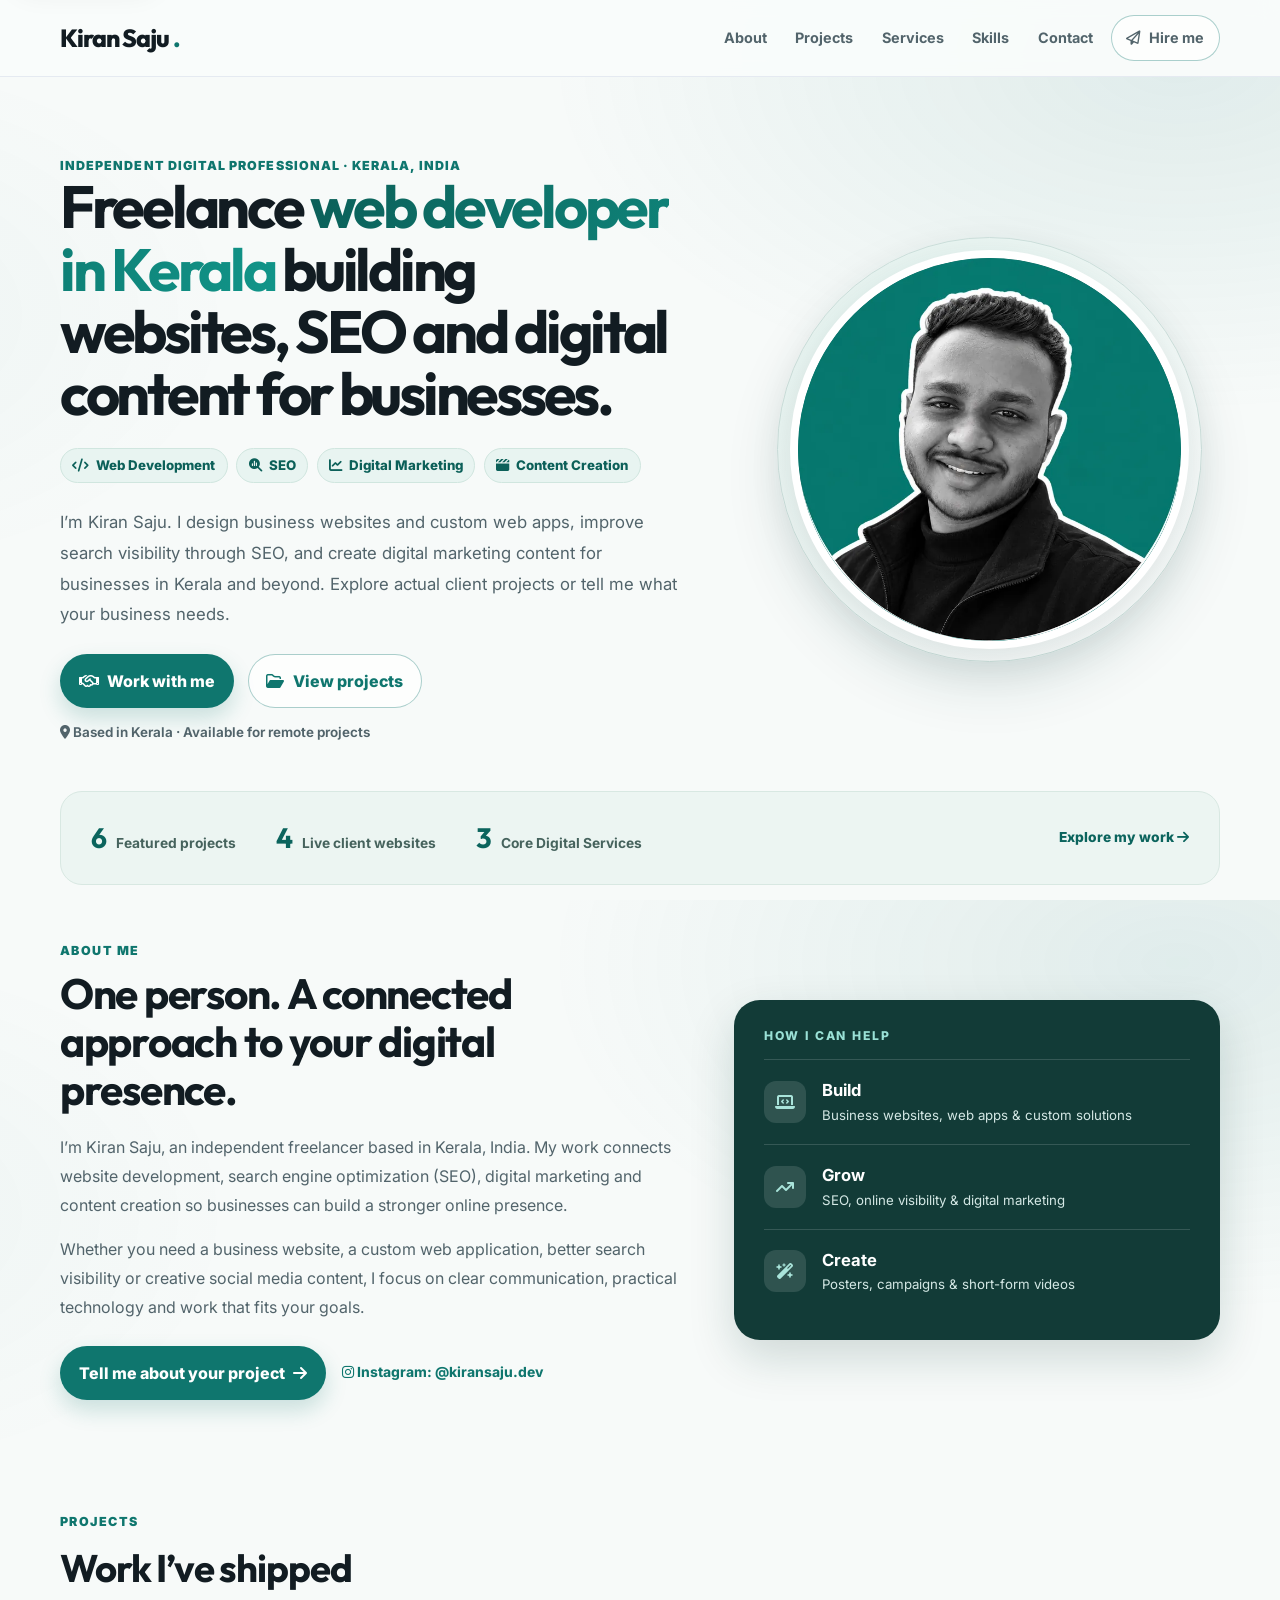
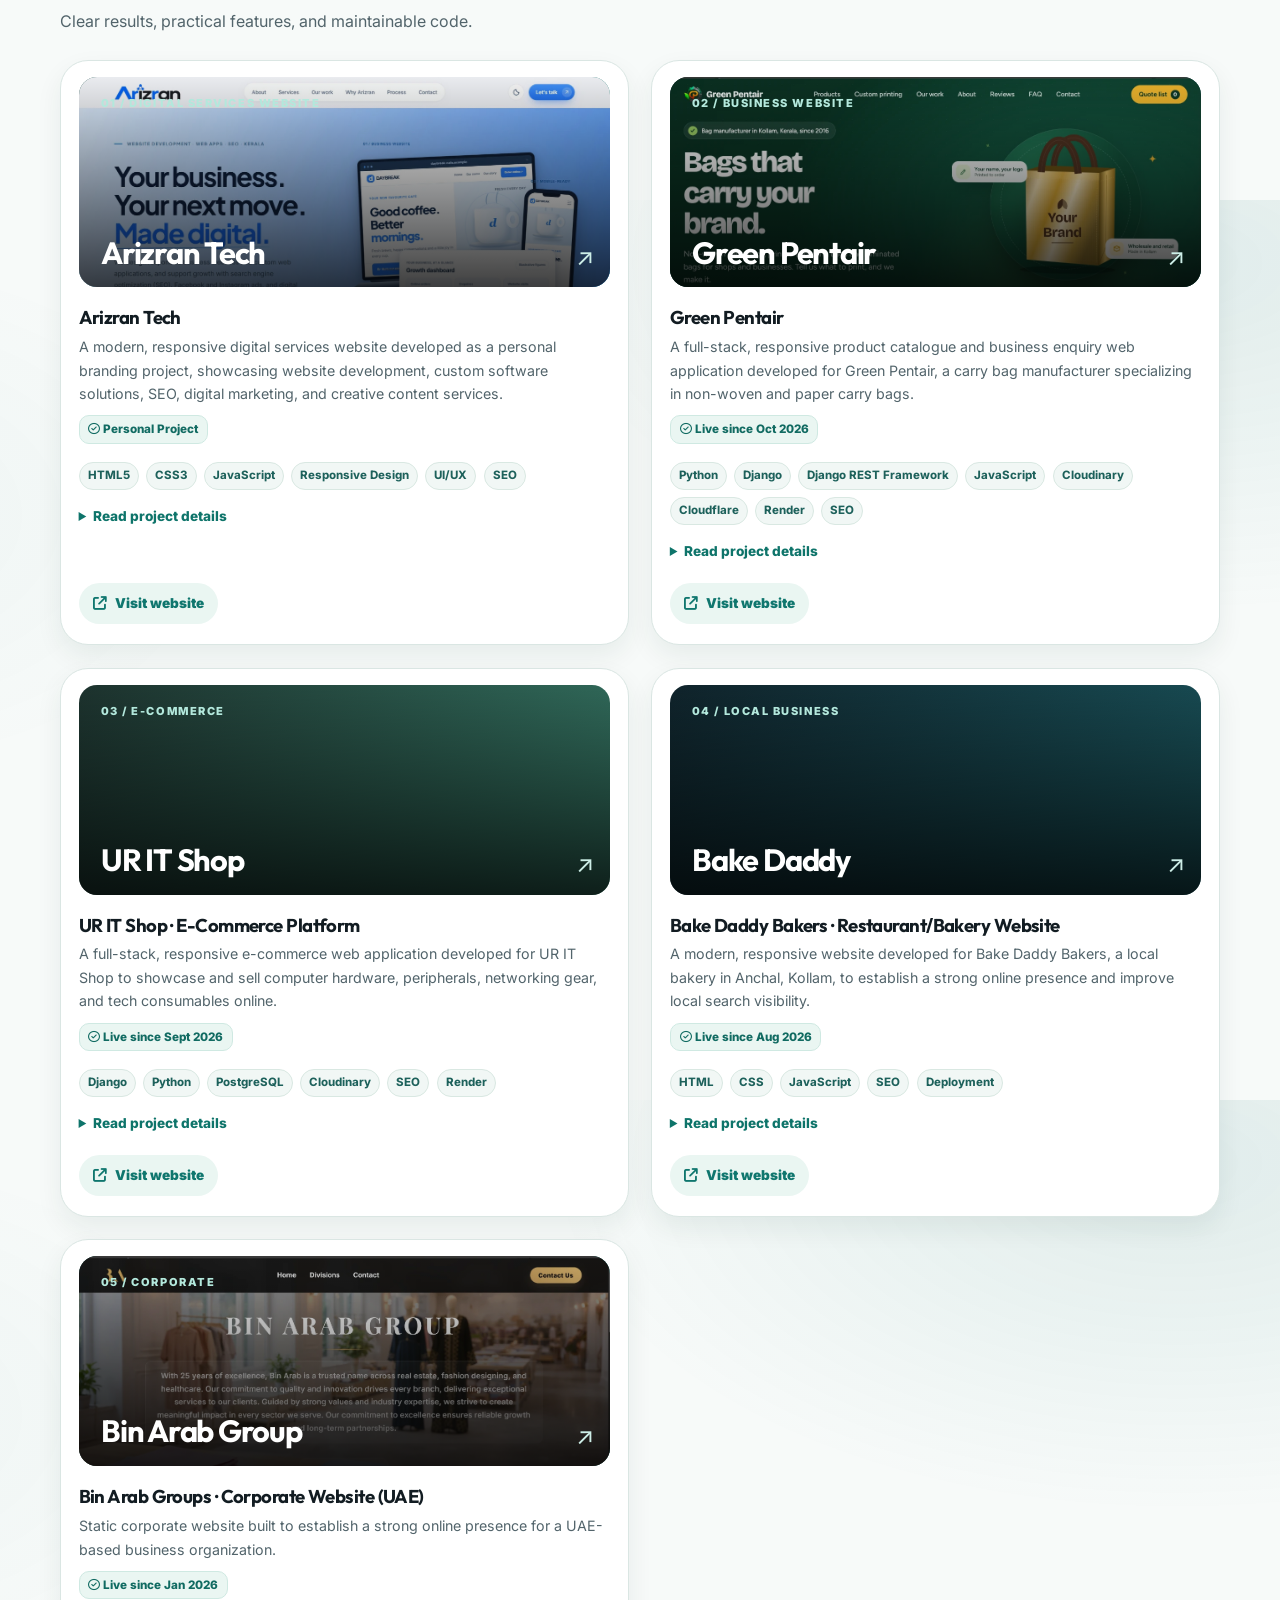
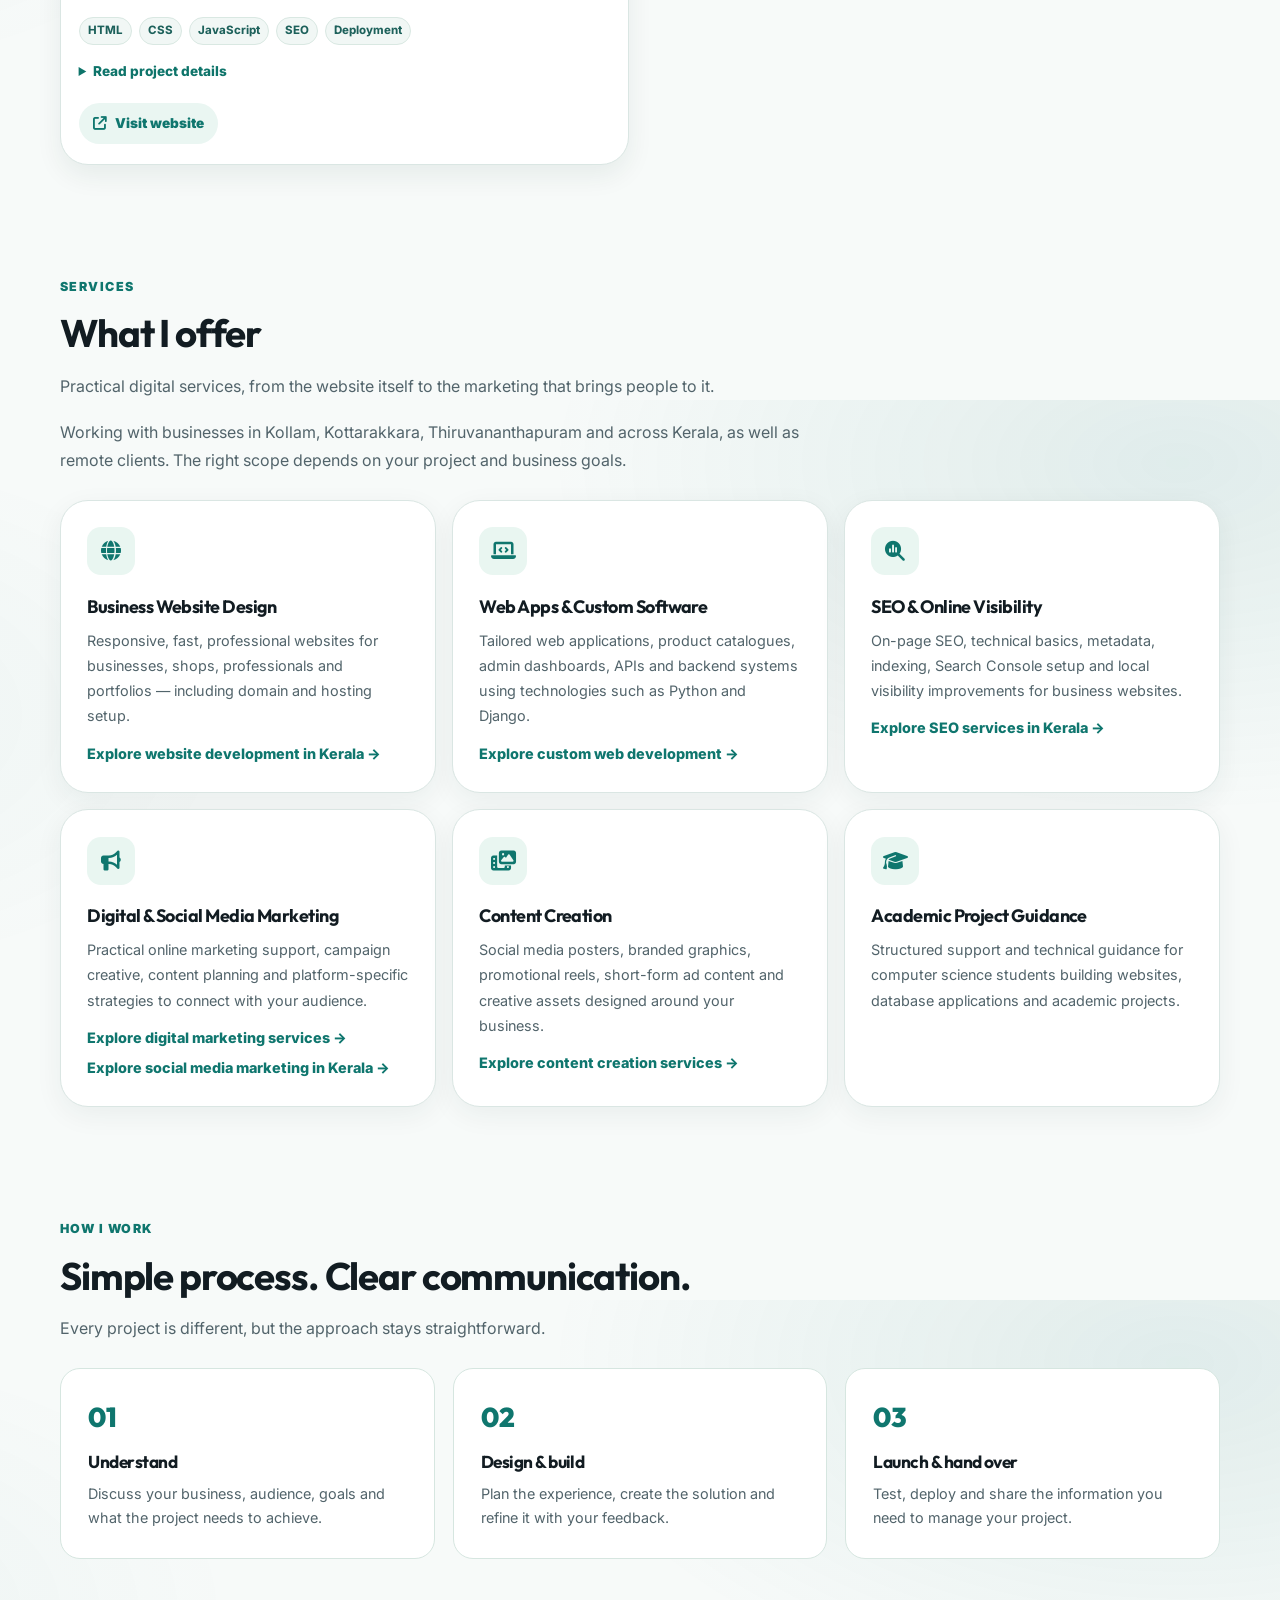
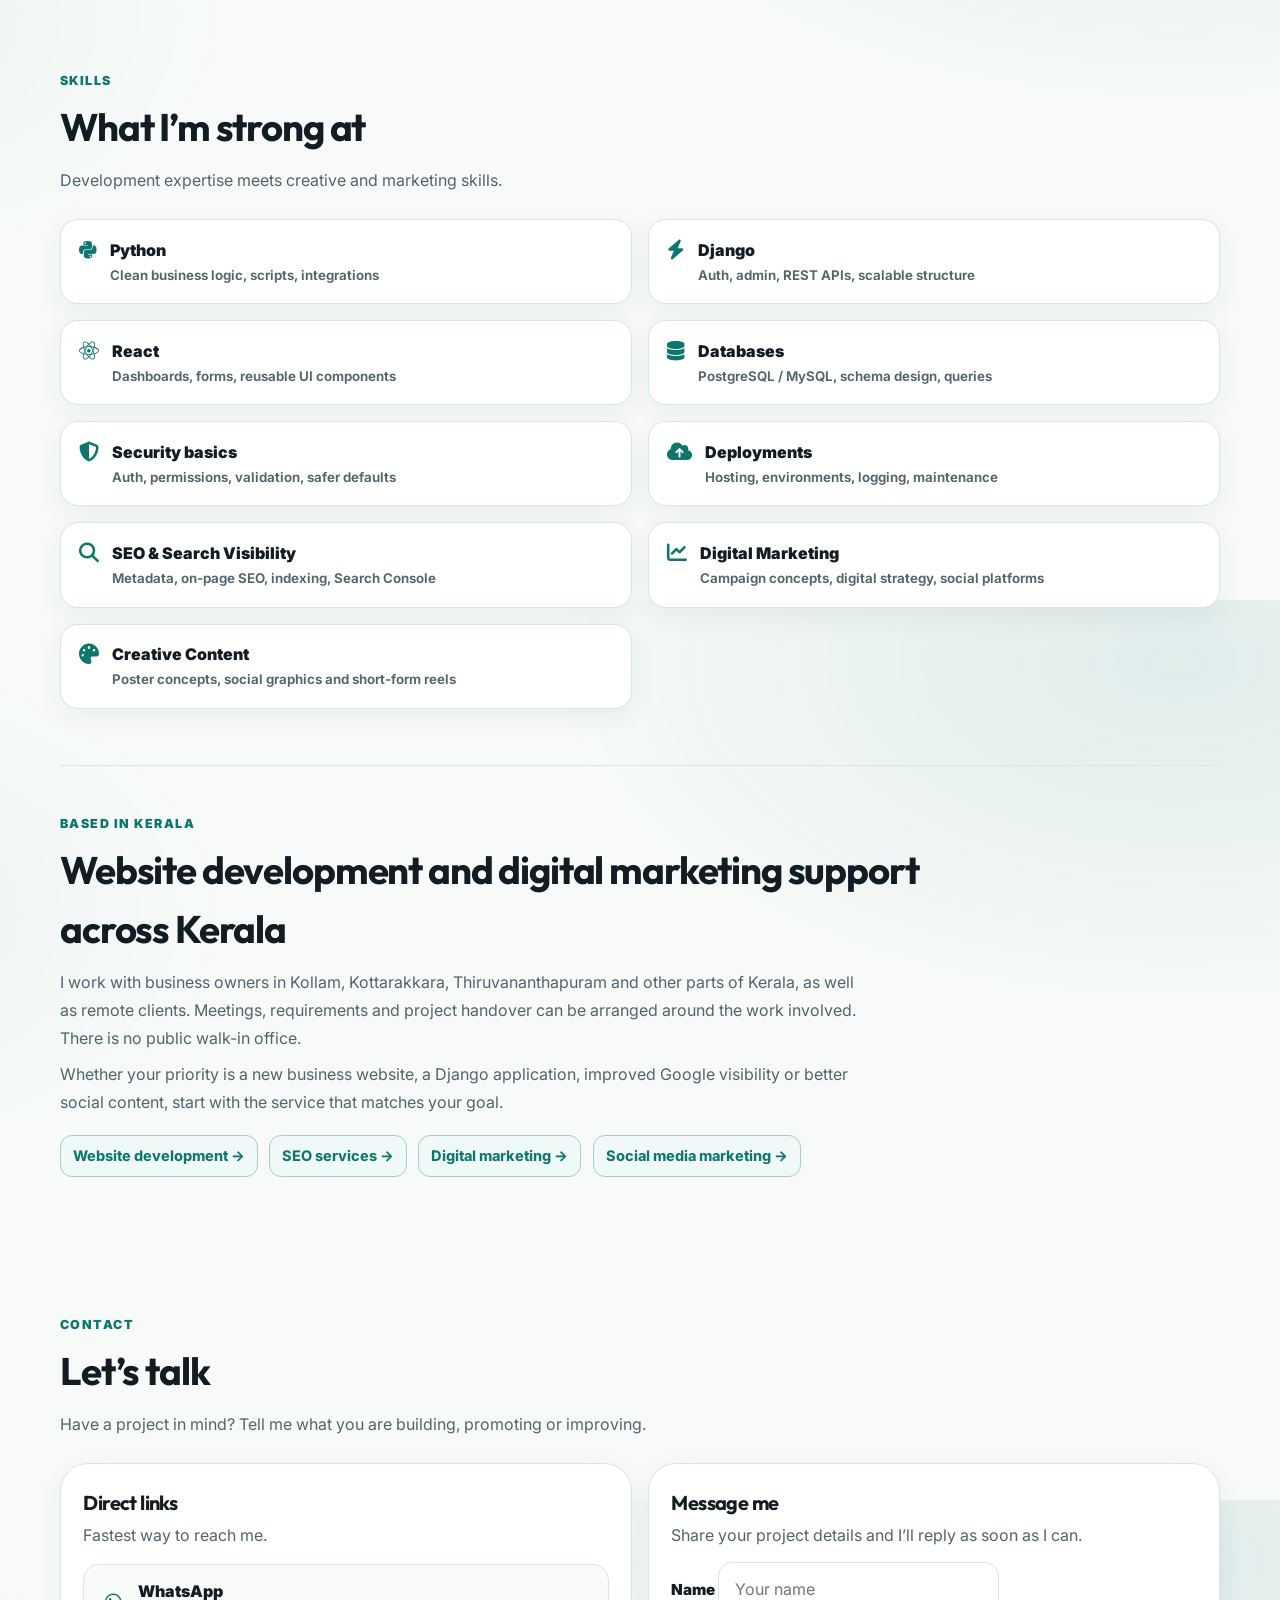
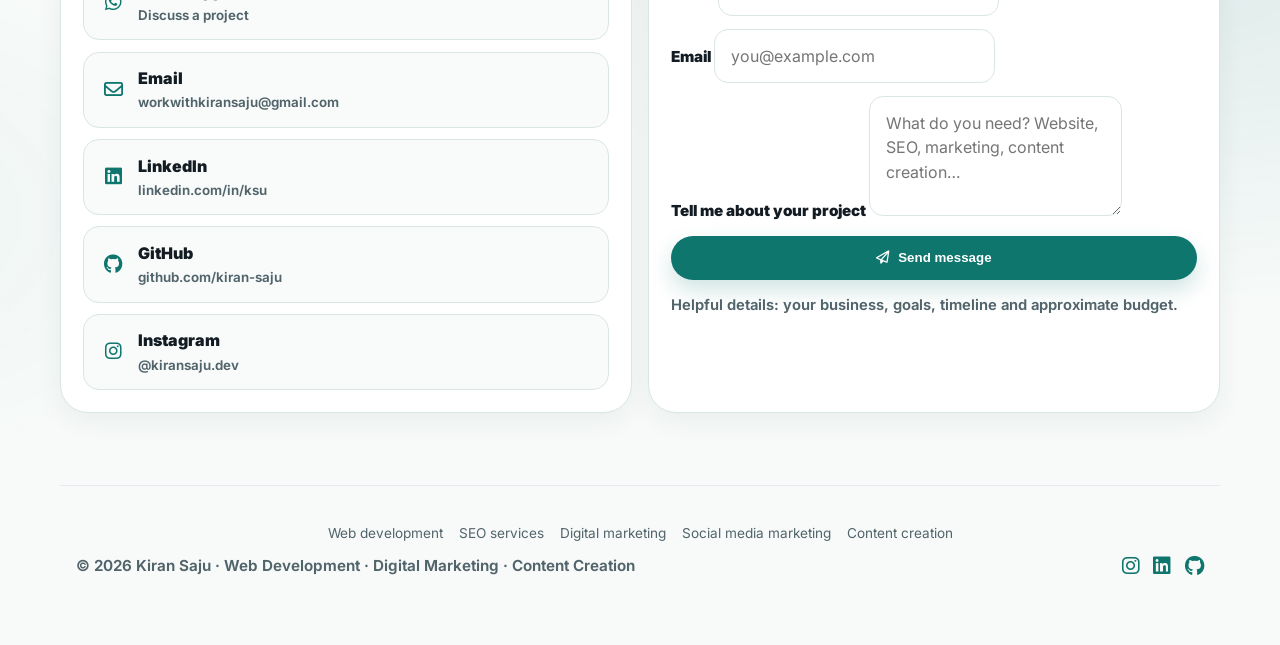
==== commit aff027e5: "Add Arizran Tech and Xplore Kapil to portfolio" ====
--- a/index.html
+++ b/index.html
@@ -226,7 +226,7 @@
       3
      </strong>
      <span>
-      Connected disciplines
+      Core Digital Services
      </span>
     </div>
     <a class="proof-link" href="#projects">
@@ -326,11 +326,110 @@
      </p>
     </div>
     <div class="projects">
+      
+     
+<article class="card project reveal" data-project="Arizran Tech">
+  <a
+    aria-label="Visit Arizran Tech website (opens in a new tab)"
+    class="project-banner"
+    href="https://www.arizrantech.com/"
+    rel="noopener noreferrer"
+    target="_blank"
+  >
+    <img
+      alt="Arizran Tech responsive digital services website preview"
+      decoding="async"
+      height="540"
+      loading="lazy"
+      src="resource/projects/arizrantech.webp"
+      width="960"
+    />
+
+    <span class="project-index">
+      01 / Digital services website
+    </span>
+
+    <strong>Arizran Tech</strong>
+
+    <span class="project-banner-arrow">
+      &nearr;
+    </span>
+  </a>
+
+  <div class="top">
+    <div>
+      <h3>Arizran Tech</h3>
+      <p>
+        A modern, responsive digital services website
+        developed as a personal branding project,
+        showcasing website development, custom software
+        solutions, SEO, digital marketing, and creative
+        content services.
+      </p>
+    </div>
+
+    <span class="project-status">
+      <i class="fa-regular fa-circle-check"></i>
+      Personal Project
+    </span>
+  </div>
+
+  <div aria-label="Project tags" class="meta">
+    <span class="tag">HTML5</span>
+    <span class="tag">CSS3</span>
+    <span class="tag">JavaScript</span>
+    <span class="tag">Responsive Design</span>
+    <span class="tag">UI/UX</span>
+    <span class="tag">SEO</span>
+  </div>
+
+  <details class="project-details">
+    <summary>Read project details</summary>
+    <p>
+      Designed and developed a professional digital
+      services website as an independent personal
+      project. Created a responsive user interface
+      with modern typography, structured service
+      presentations, interactive elements, and
+      clear enquiry pathways.
+
+      Focused on mobile responsiveness, intuitive
+      navigation, search engine optimization,
+      and consistent visual branding. The project
+      demonstrates frontend development, UI/UX
+      design, and the ability to translate a
+      digital business concept into a functional
+      website.
+
+      Although the associated business concept
+      is currently paused, the website remains
+      part of my development portfolio.
+    </p>
+  </details>
+
+  <div class="links">
+    <a
+      aria-label="Visit Arizran Tech website (opens in a new tab)"
+      class="link"
+      href="https://www.arizrantech.com/"
+      rel="noopener noreferrer"
+      target="_blank"
+    >
+      <i
+        aria-hidden="true"
+        class="fa-solid fa-arrow-up-right-from-square"
+      ></i>
+      Visit website
+    </a>
+  </div>
+</article>
+
+
      <article class="card project reveal" data-project="Green Pentair">
       <a aria-label="Visit Green Pentair website (opens in a new tab)" class="project-banner" href="https://www.greenpentair.com/" rel="noopener noreferrer" target="_blank">
        <img alt="Green Pentair responsive business website preview" decoding="async" height="540" loading="lazy" src="resource/projects/greenpentair.webp" width="960"/>
        <span class="project-index">
-        01 / Business website
+        02 / Business website
        </span>
        <strong>
         Green Pentair
@@ -428,7 +527,7 @@
       <a aria-label="Visit UR IT Shop website (opens in a new tab)" class="project-banner" href="https://www.uritshop.store/" rel="noopener noreferrer" target="_blank">
        <img alt="UR IT Shop responsive e-commerce website preview" decoding="async" height="540" loading="lazy" src="resource/projects/uritshop.webp" width="960"/>
        <span class="project-index">
-        02 / E-commerce
+        03 / E-commerce
        </span>
        <strong>
         UR IT Shop
@@ -492,7 +591,7 @@
       <a aria-label="Visit Bake Daddy website (opens in a new tab)" class="project-banner" href="https://www.bakedaddybakers.shop/" rel="noopener noreferrer" target="_blank">
        <img alt="Bake Daddy responsive business website preview" decoding="async" height="540" loading="lazy" src="resource/projects/bakedaddy.webp" width="960"/>
        <span class="project-index">
-        03 / Local business
+        04 / Local business
        </span>
        <strong>
         Bake Daddy
@@ -553,7 +652,7 @@
       <a aria-label="Visit Bin Arab Group website (opens in a new tab)" class="project-banner" href="https://binarab.net/" rel="noopener noreferrer" target="_blank">
        <img alt="Bin Arab Group responsive business website preview" decoding="async" height="540" loading="lazy" src="resource/projects/binarabgroups.webp" width="960"/>
        <span class="project-index">
-        04 / Corporate
+        05 / Corporate
        </span>
        <strong>
         Bin Arab Group
@@ -610,6 +709,7 @@
        </a>
       </div>
      </article>
+     
     </div>
    </section>
    <!-- SERVICES -->
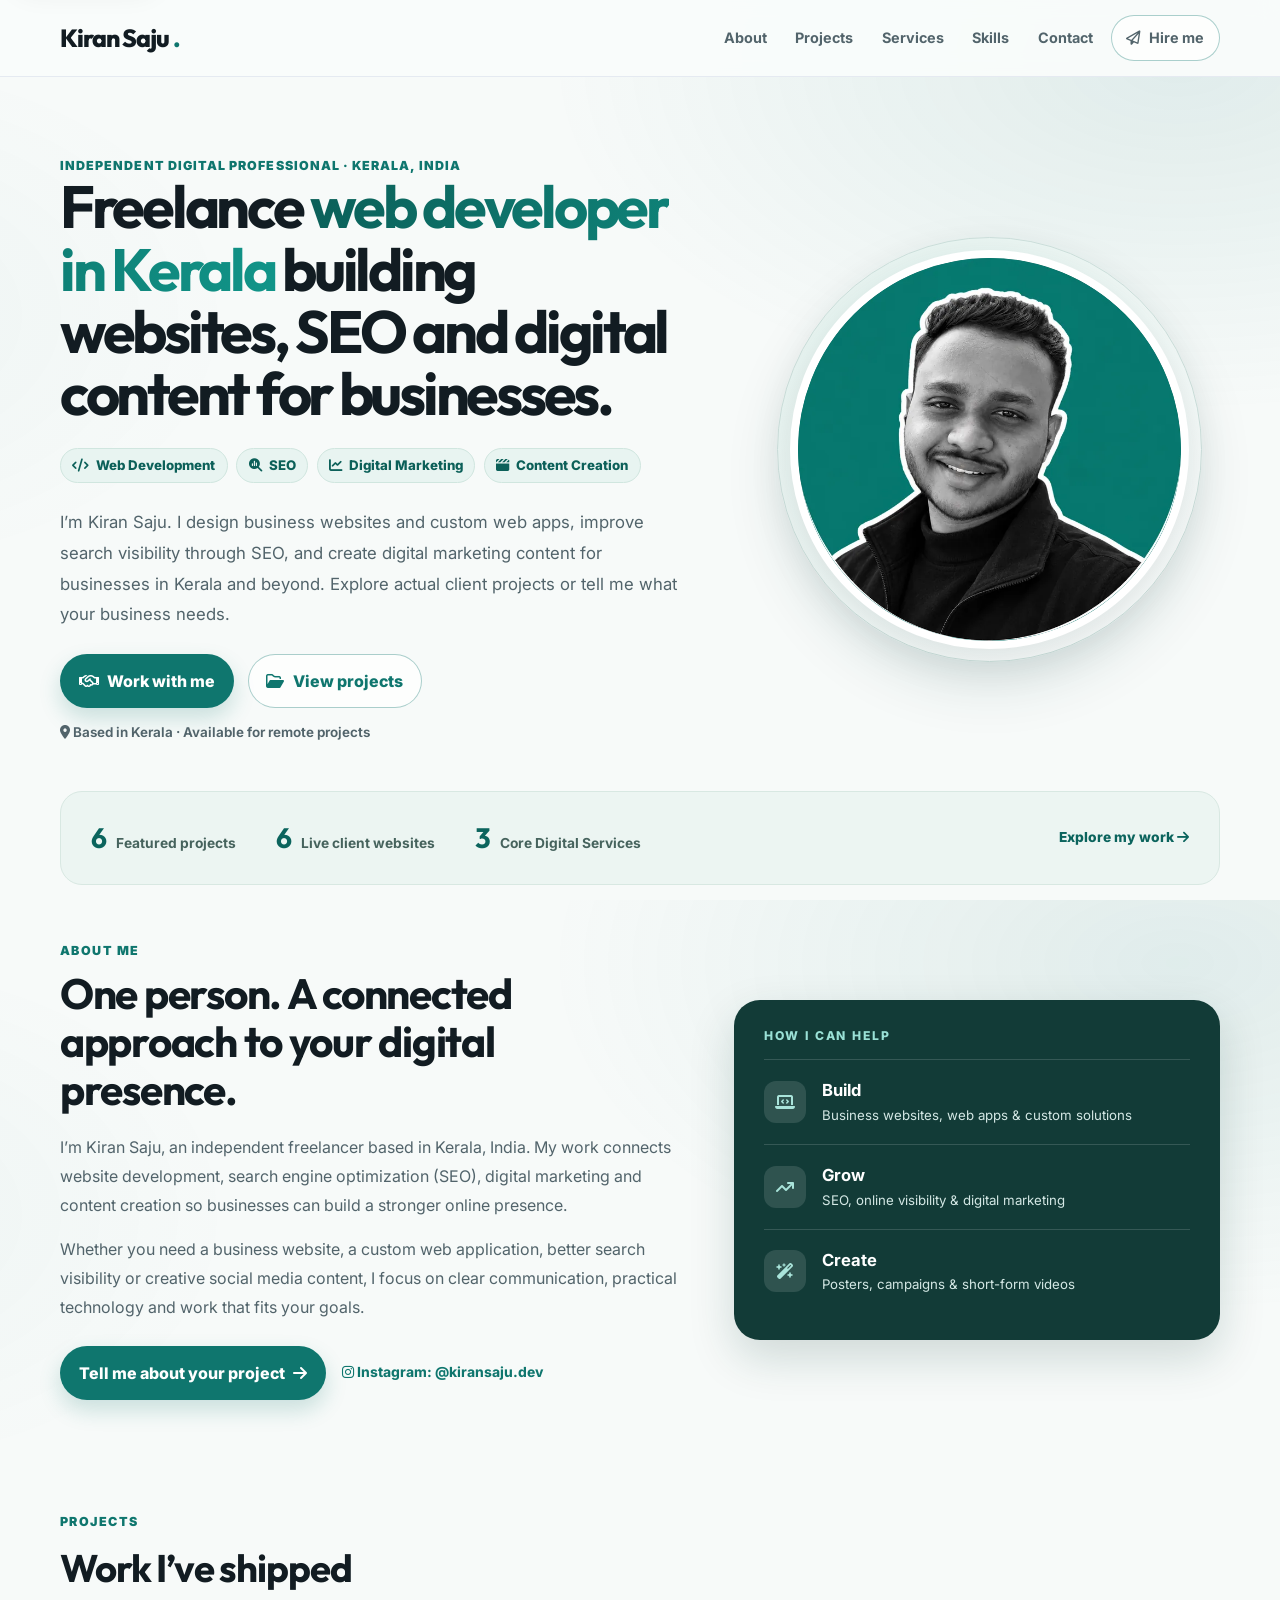
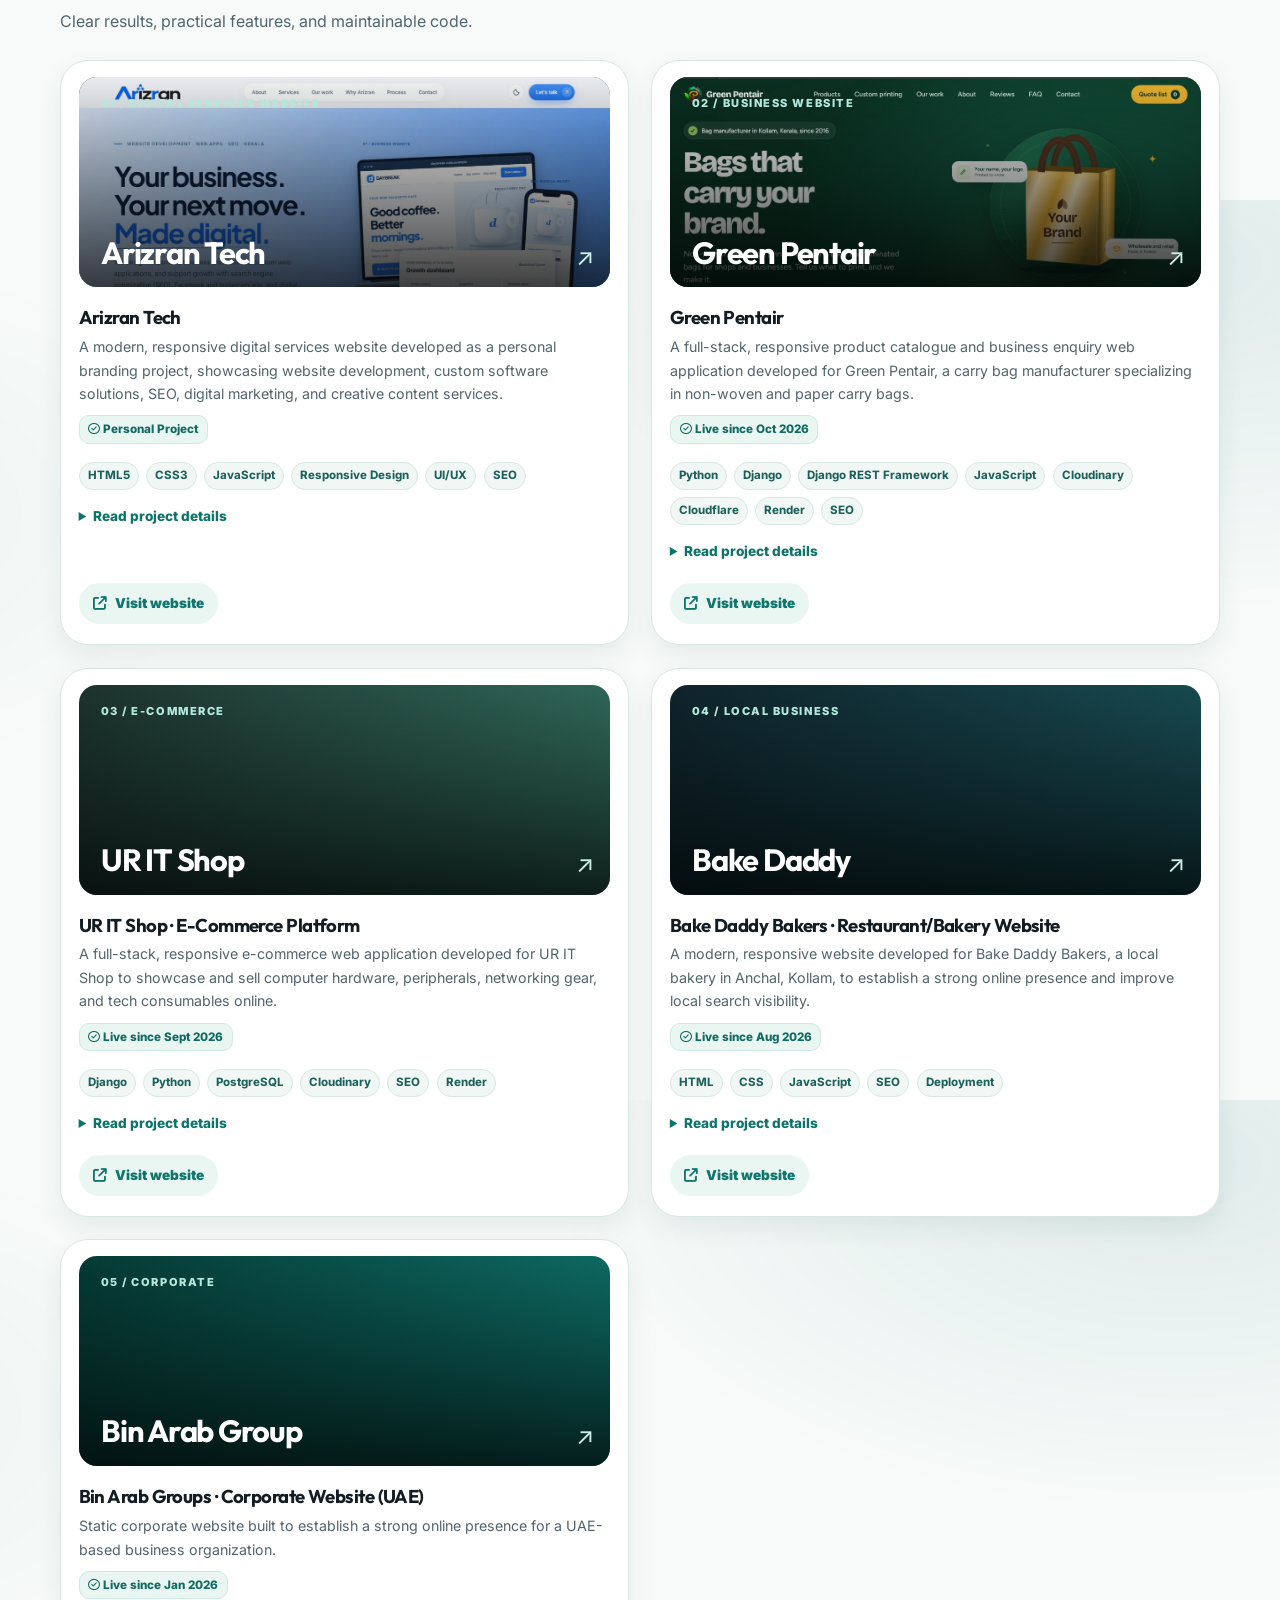
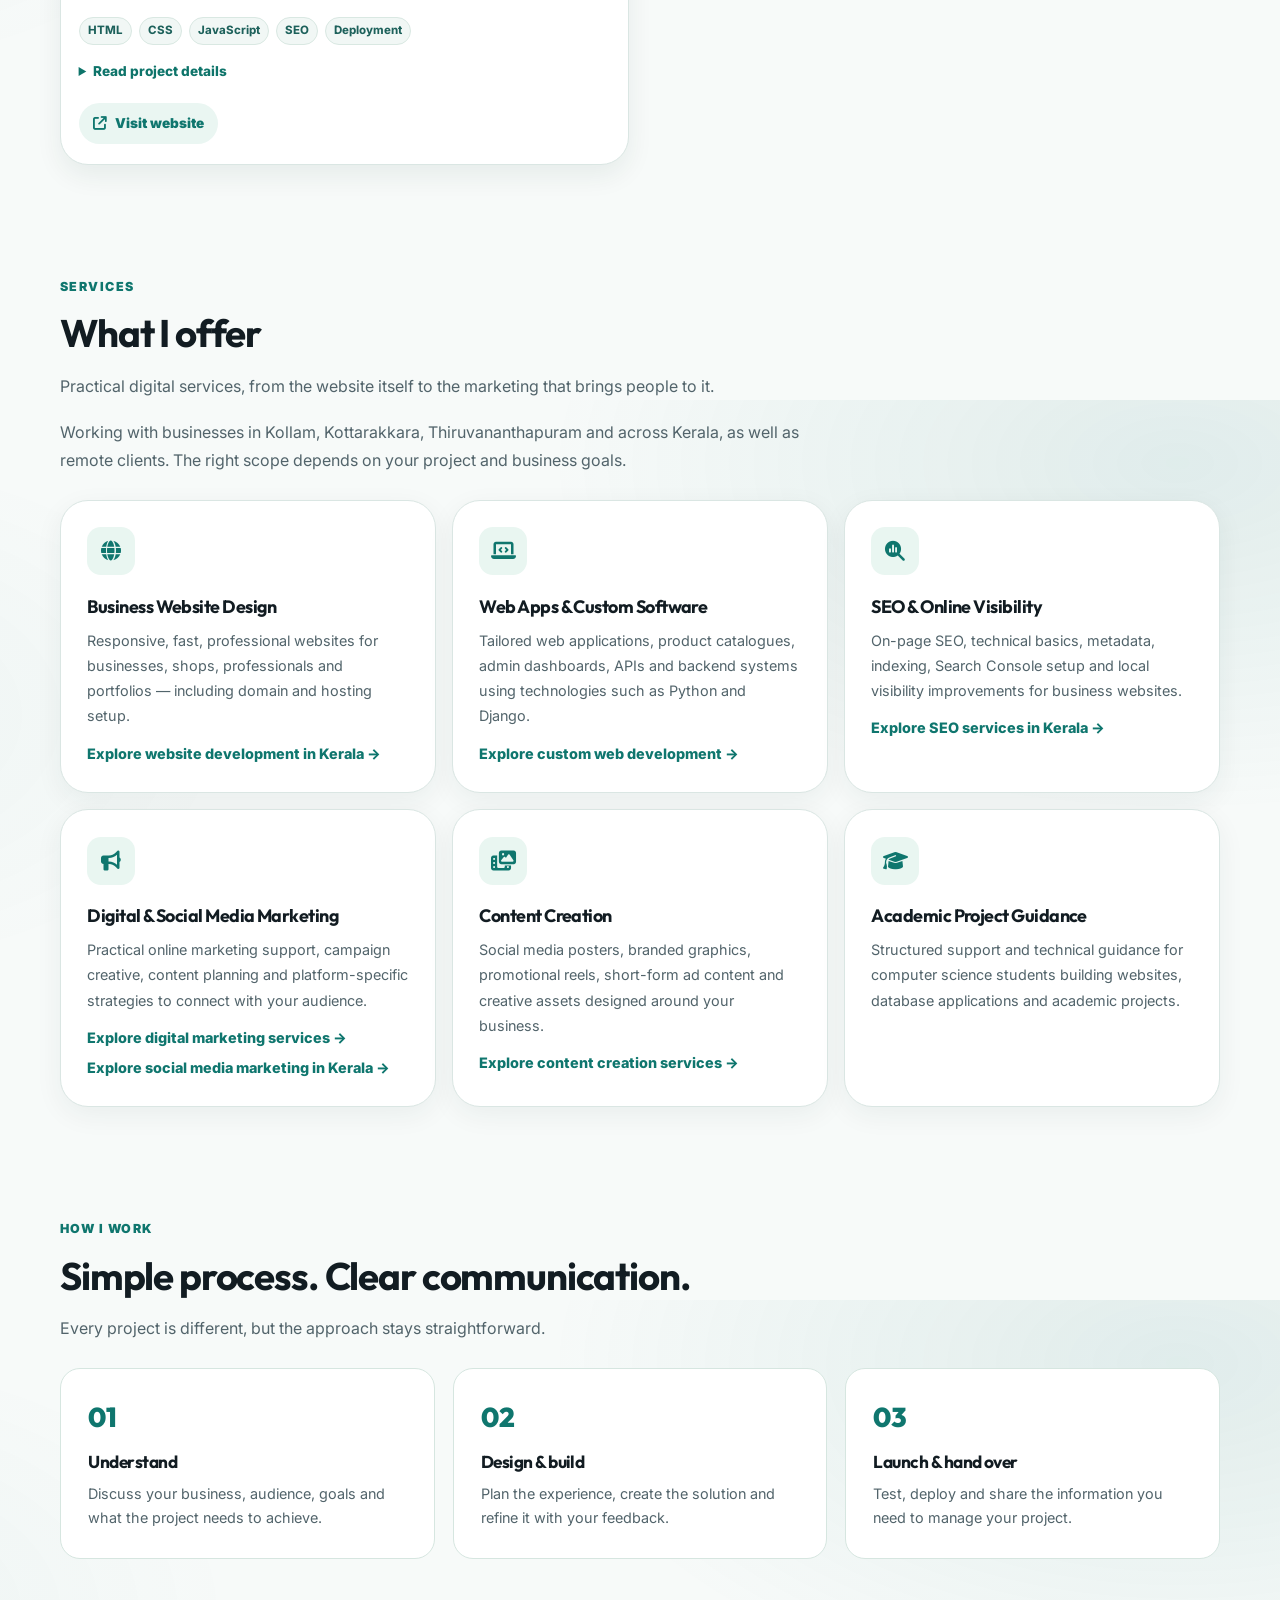
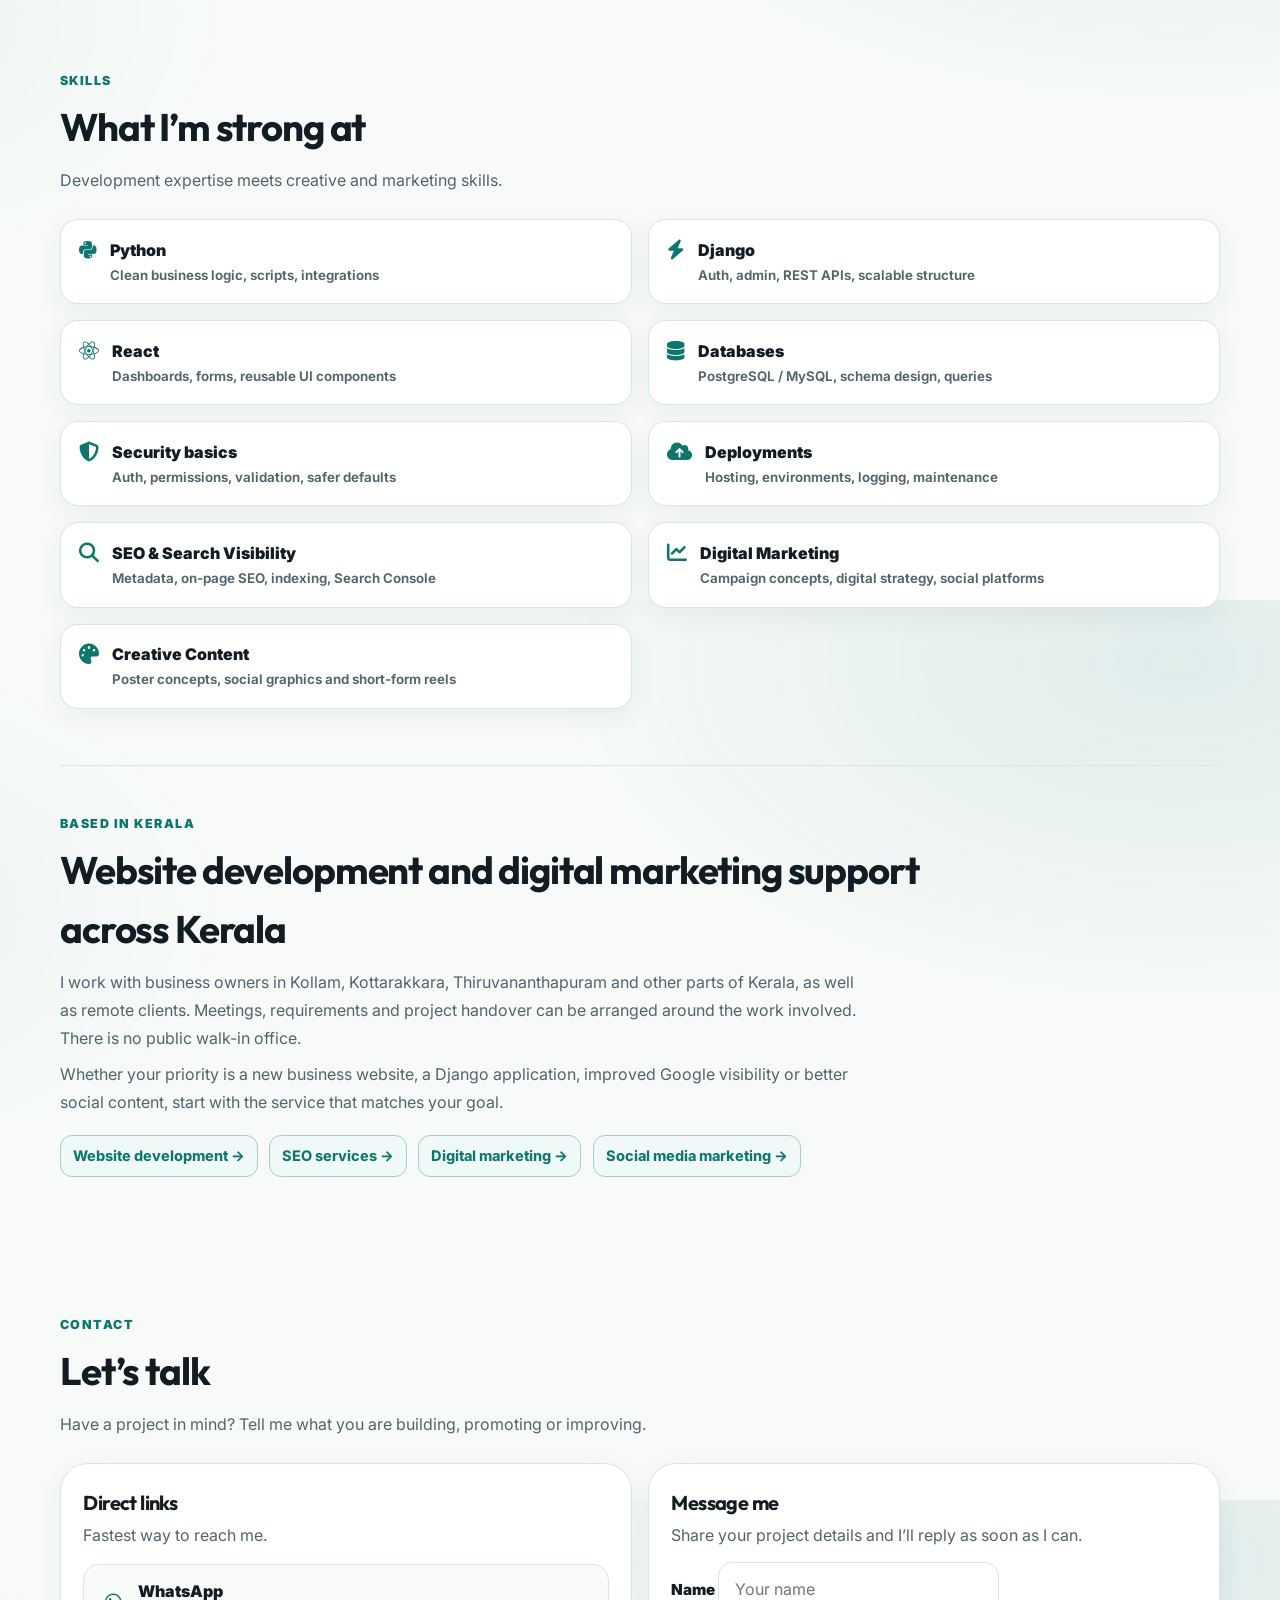
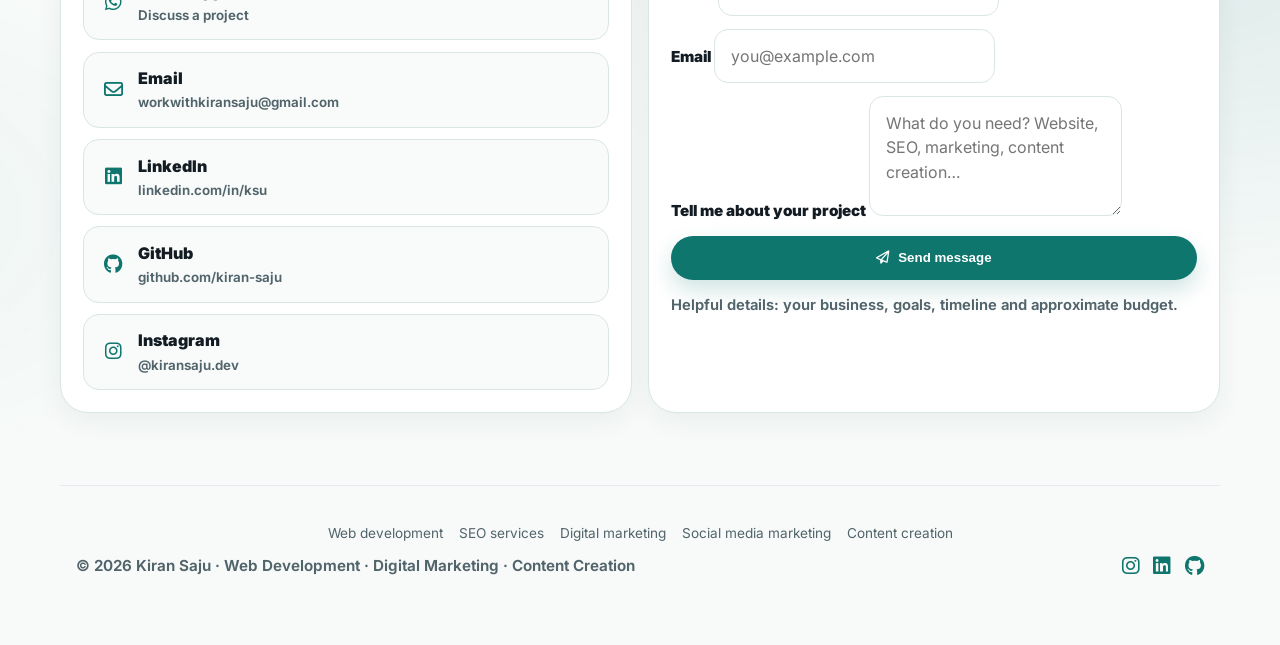
==== commit 123b5fa6: "content change" ====
--- a/index.html
+++ b/index.html
@@ -215,7 +215,7 @@
     </div>
     <div>
      <strong>
-      4
+      6
      </strong>
      <span>
       Live client websites
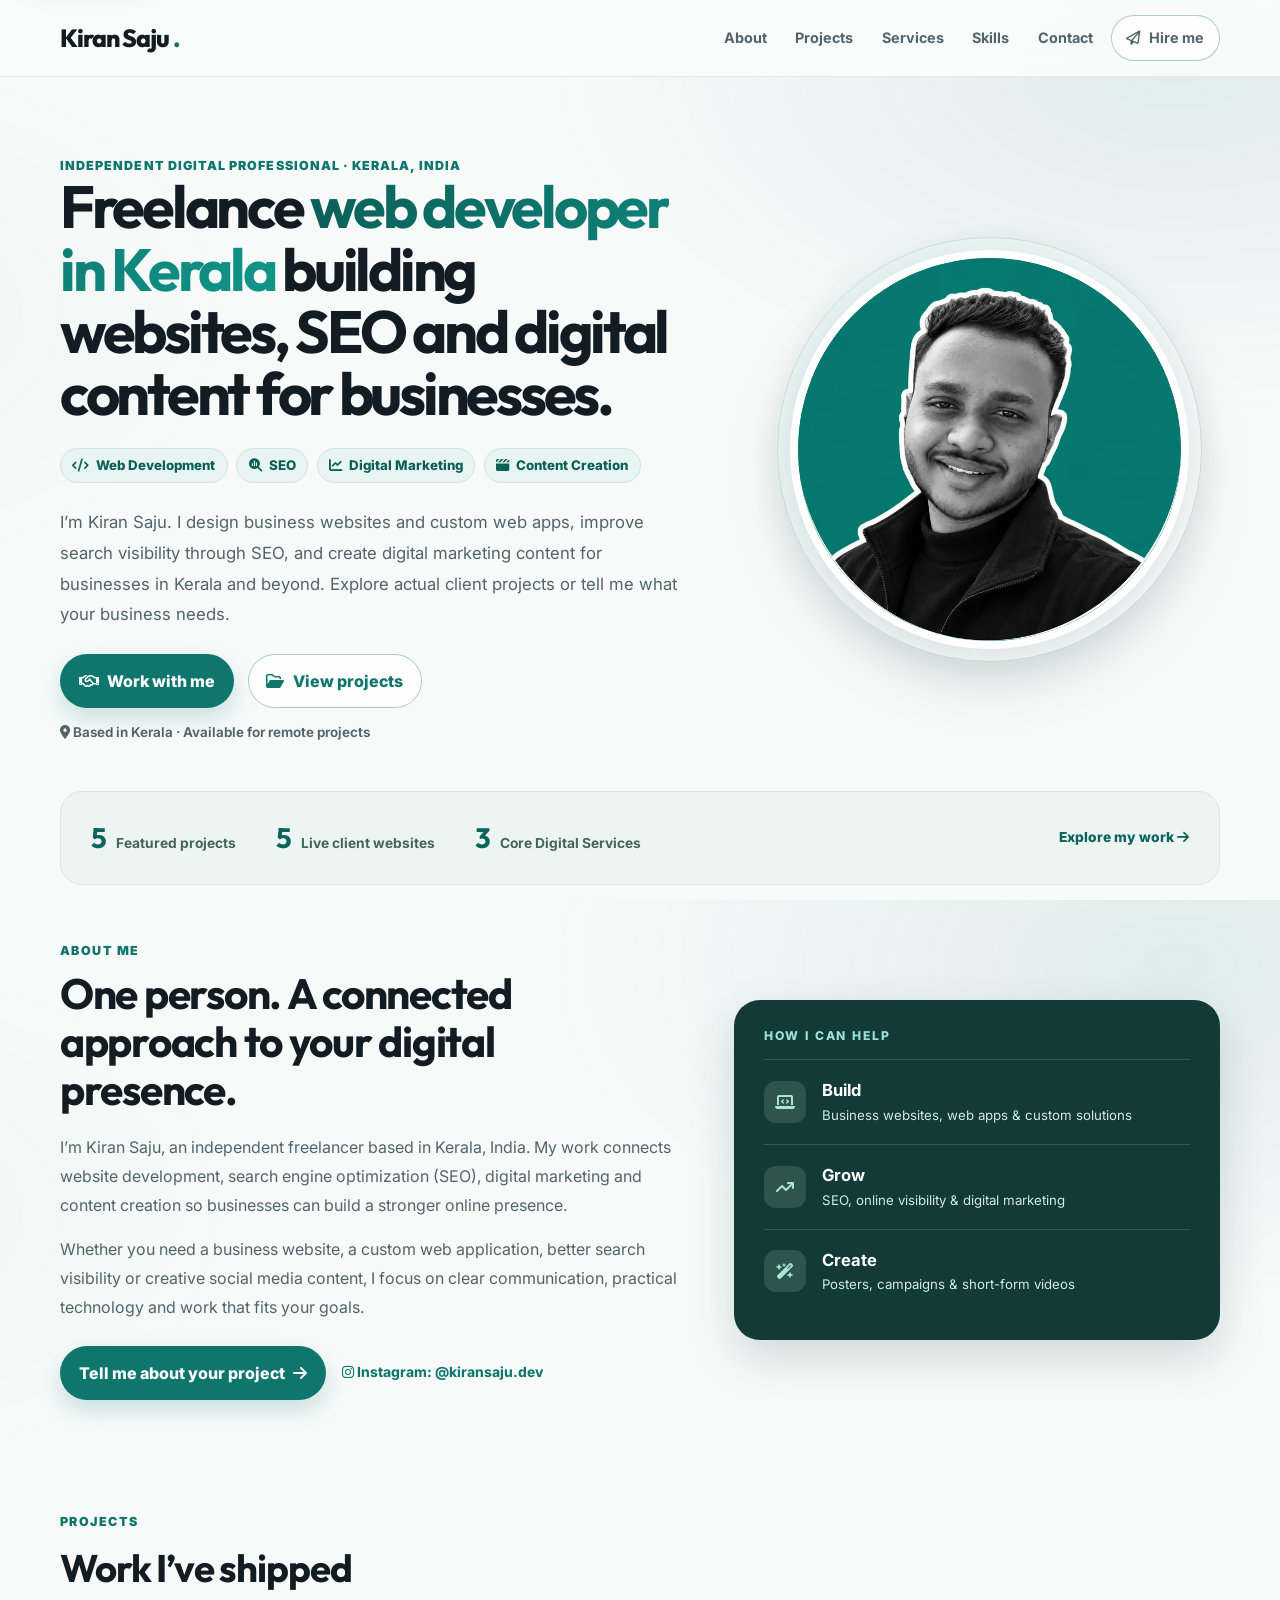
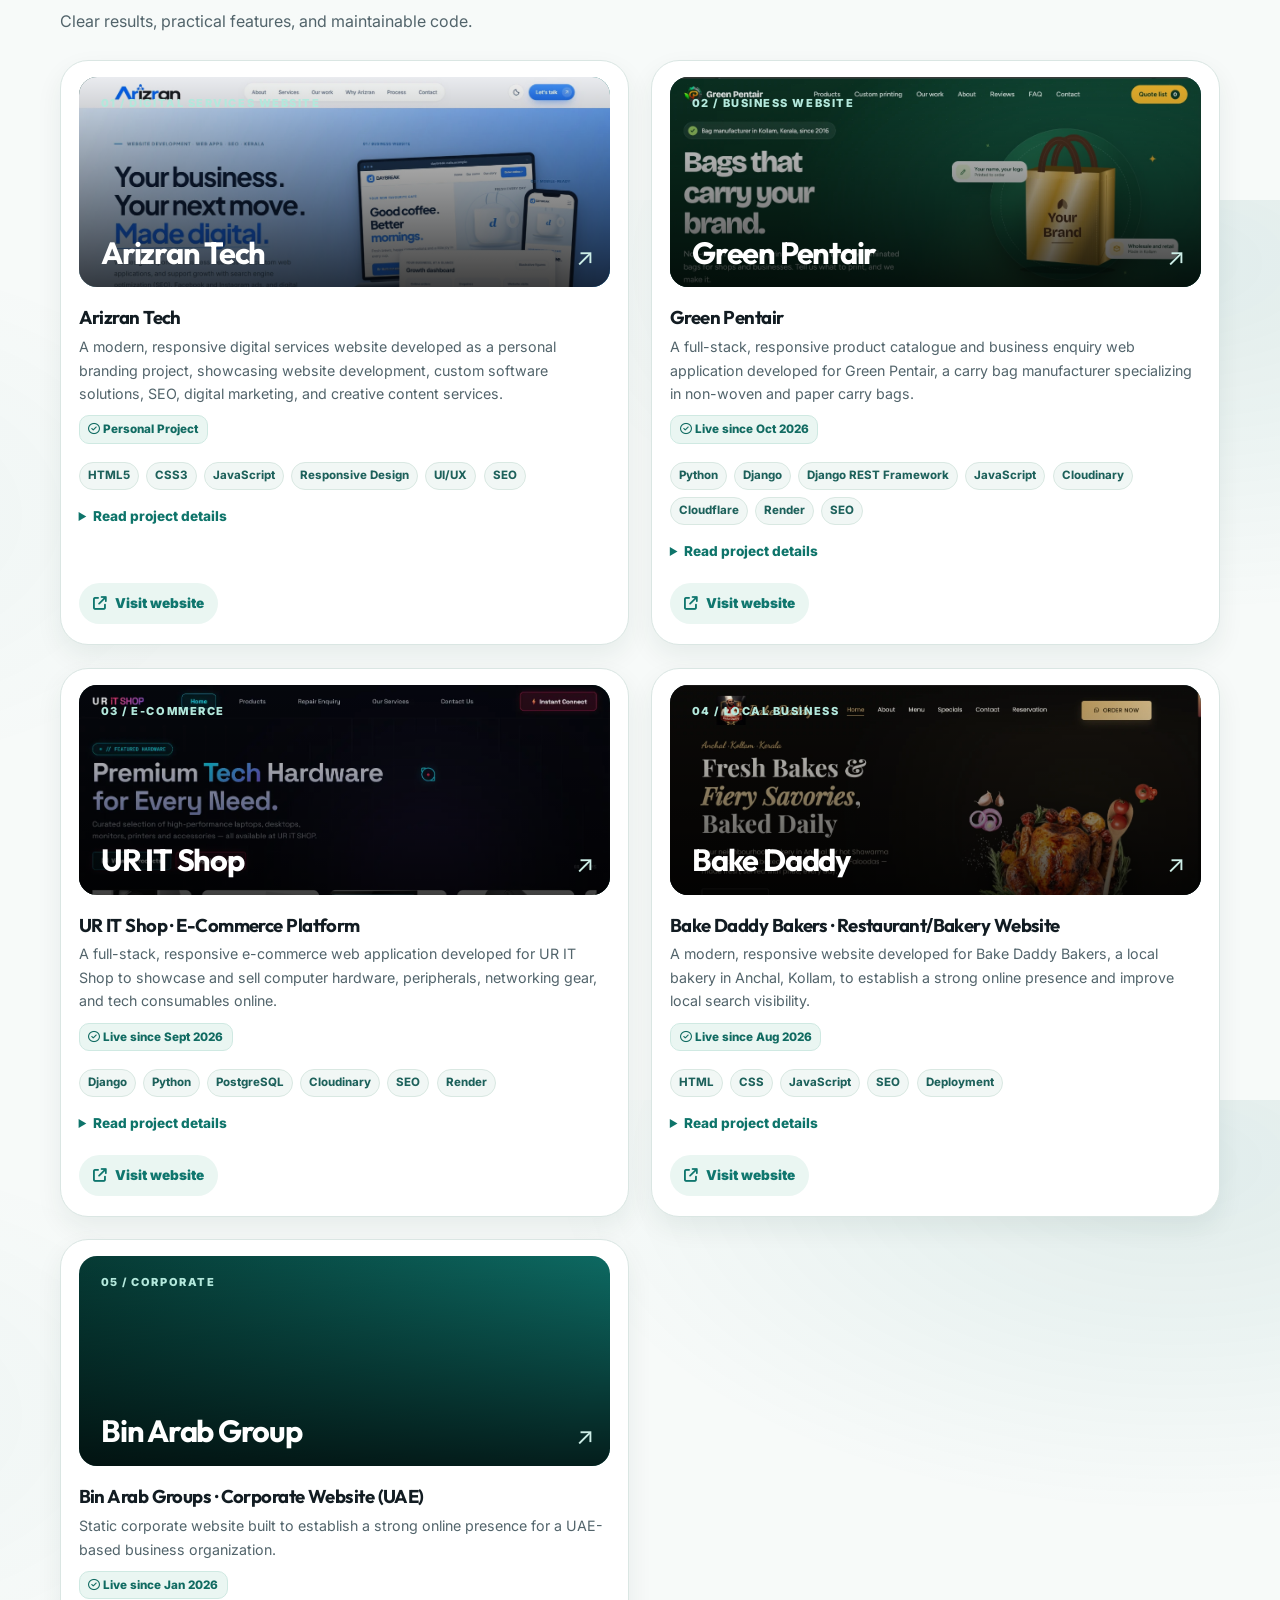
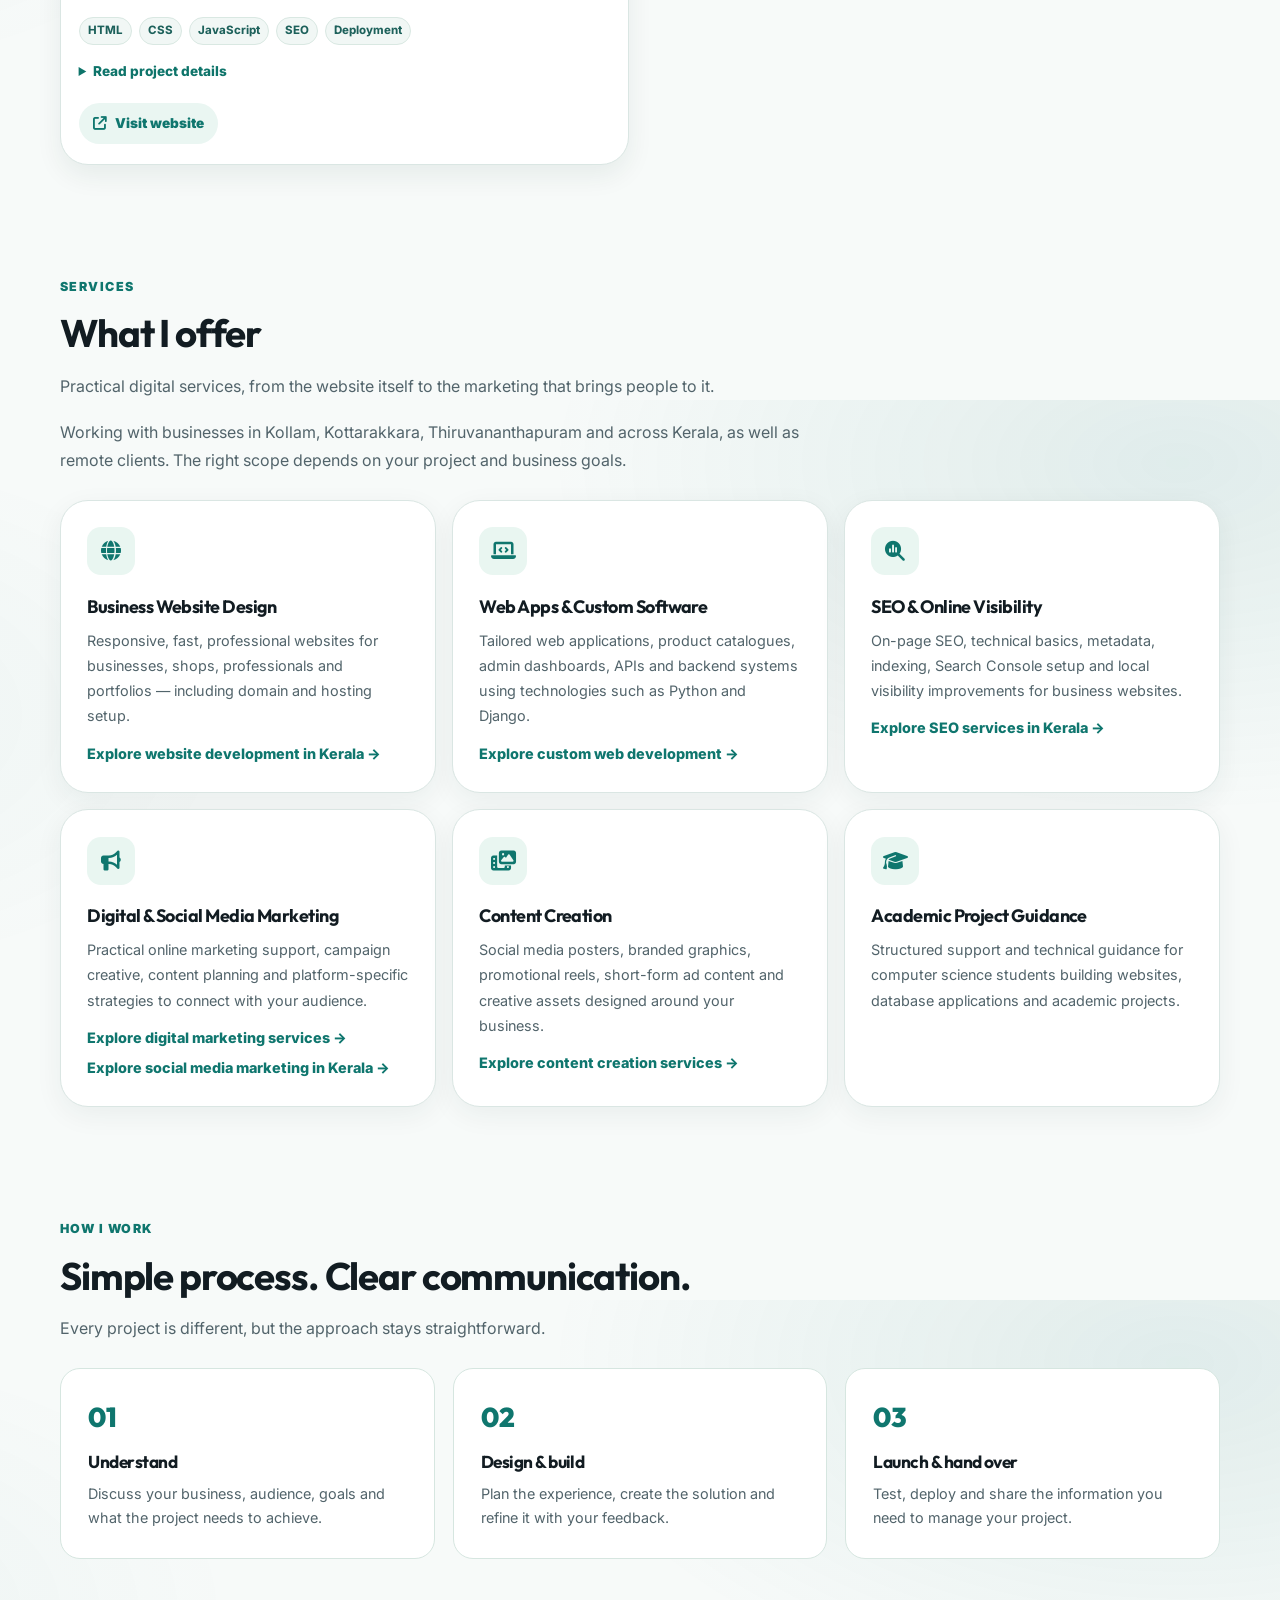
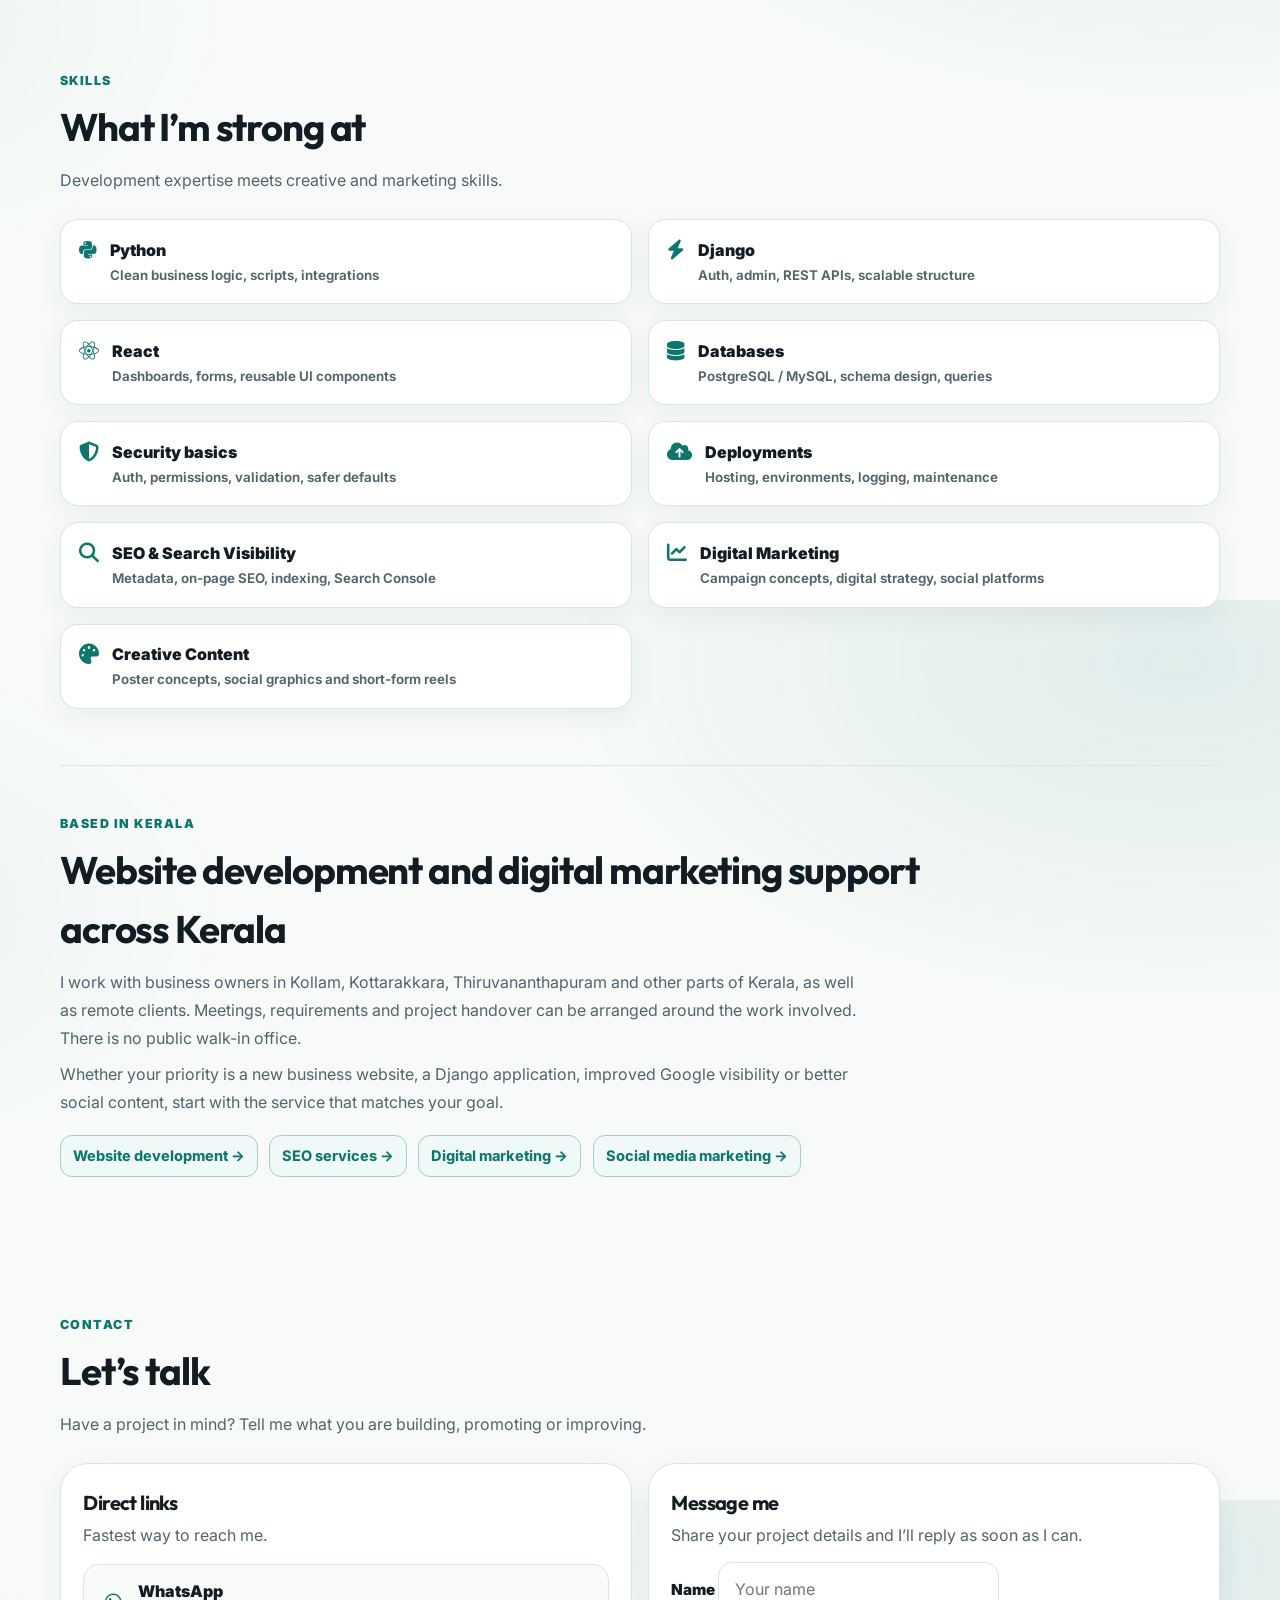
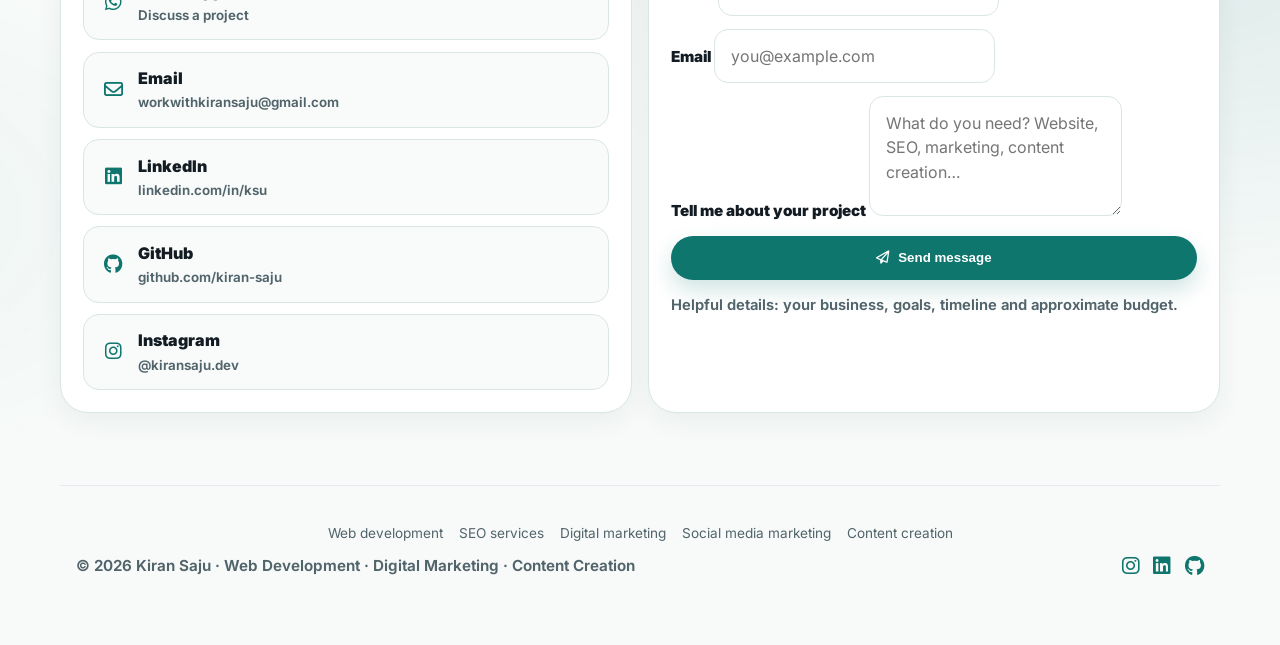
==== commit e875107d: "content change" ====
--- a/index.html
+++ b/index.html
@@ -207,7 +207,7 @@
    <div aria-label="Portfolio overview" class="proof-strip reveal">
     <div>
      <strong>
-      6
+      5
      </strong>
      <span>
       Featured projects
@@ -215,7 +215,7 @@
     </div>
     <div>
      <strong>
-      6
+      5
      </strong>
      <span>
       Live client websites
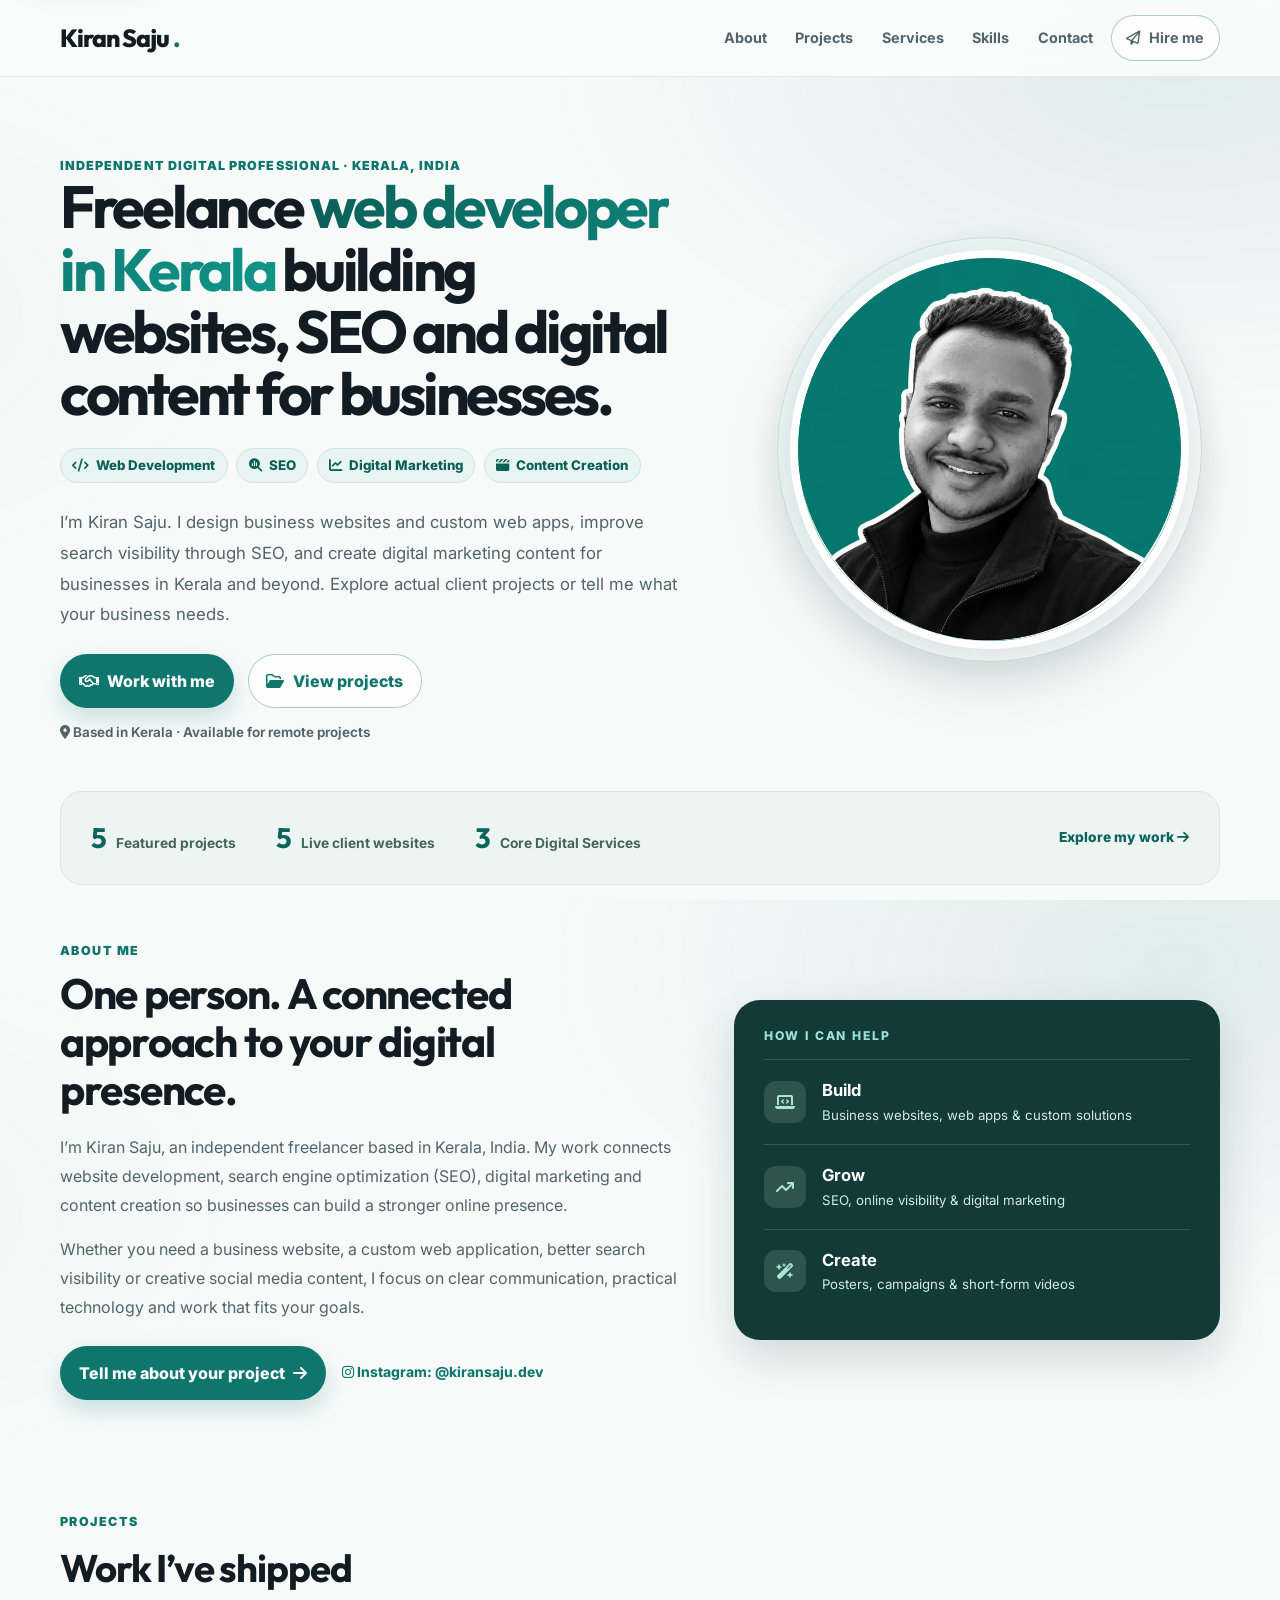
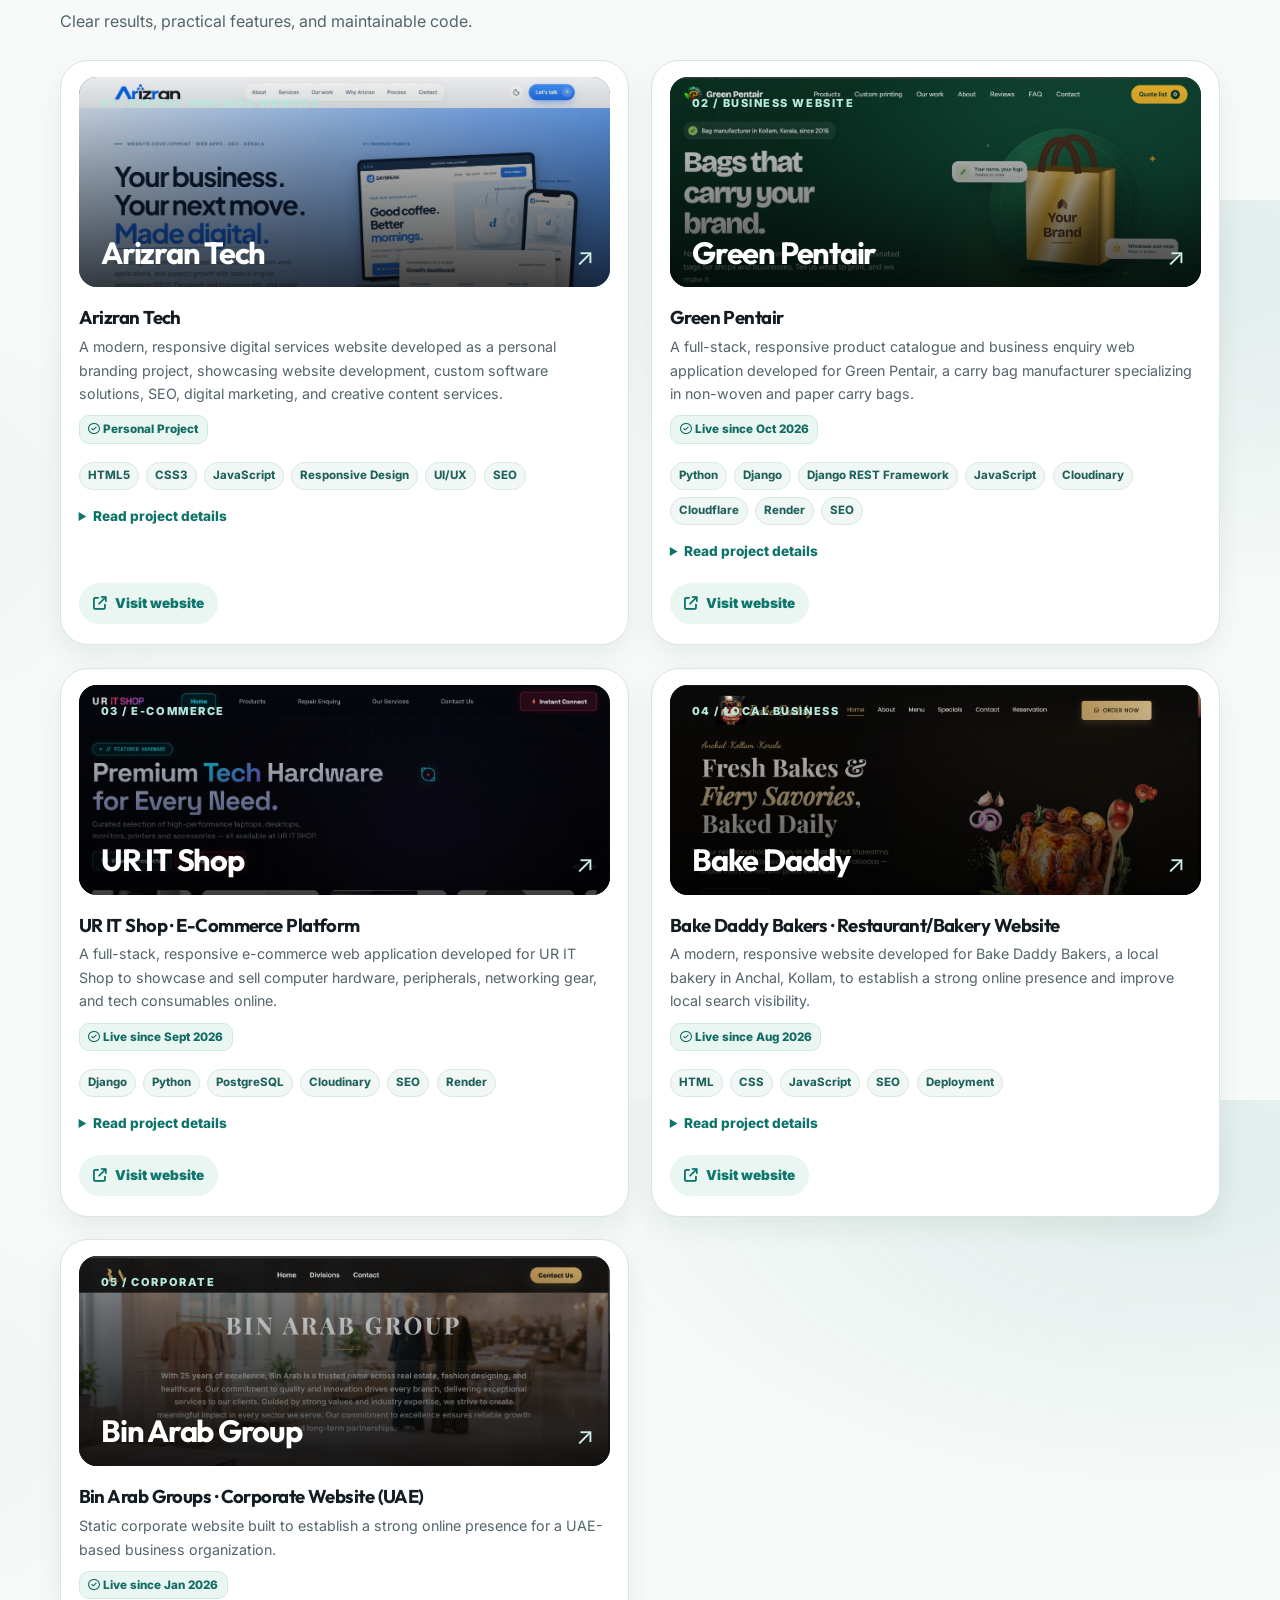
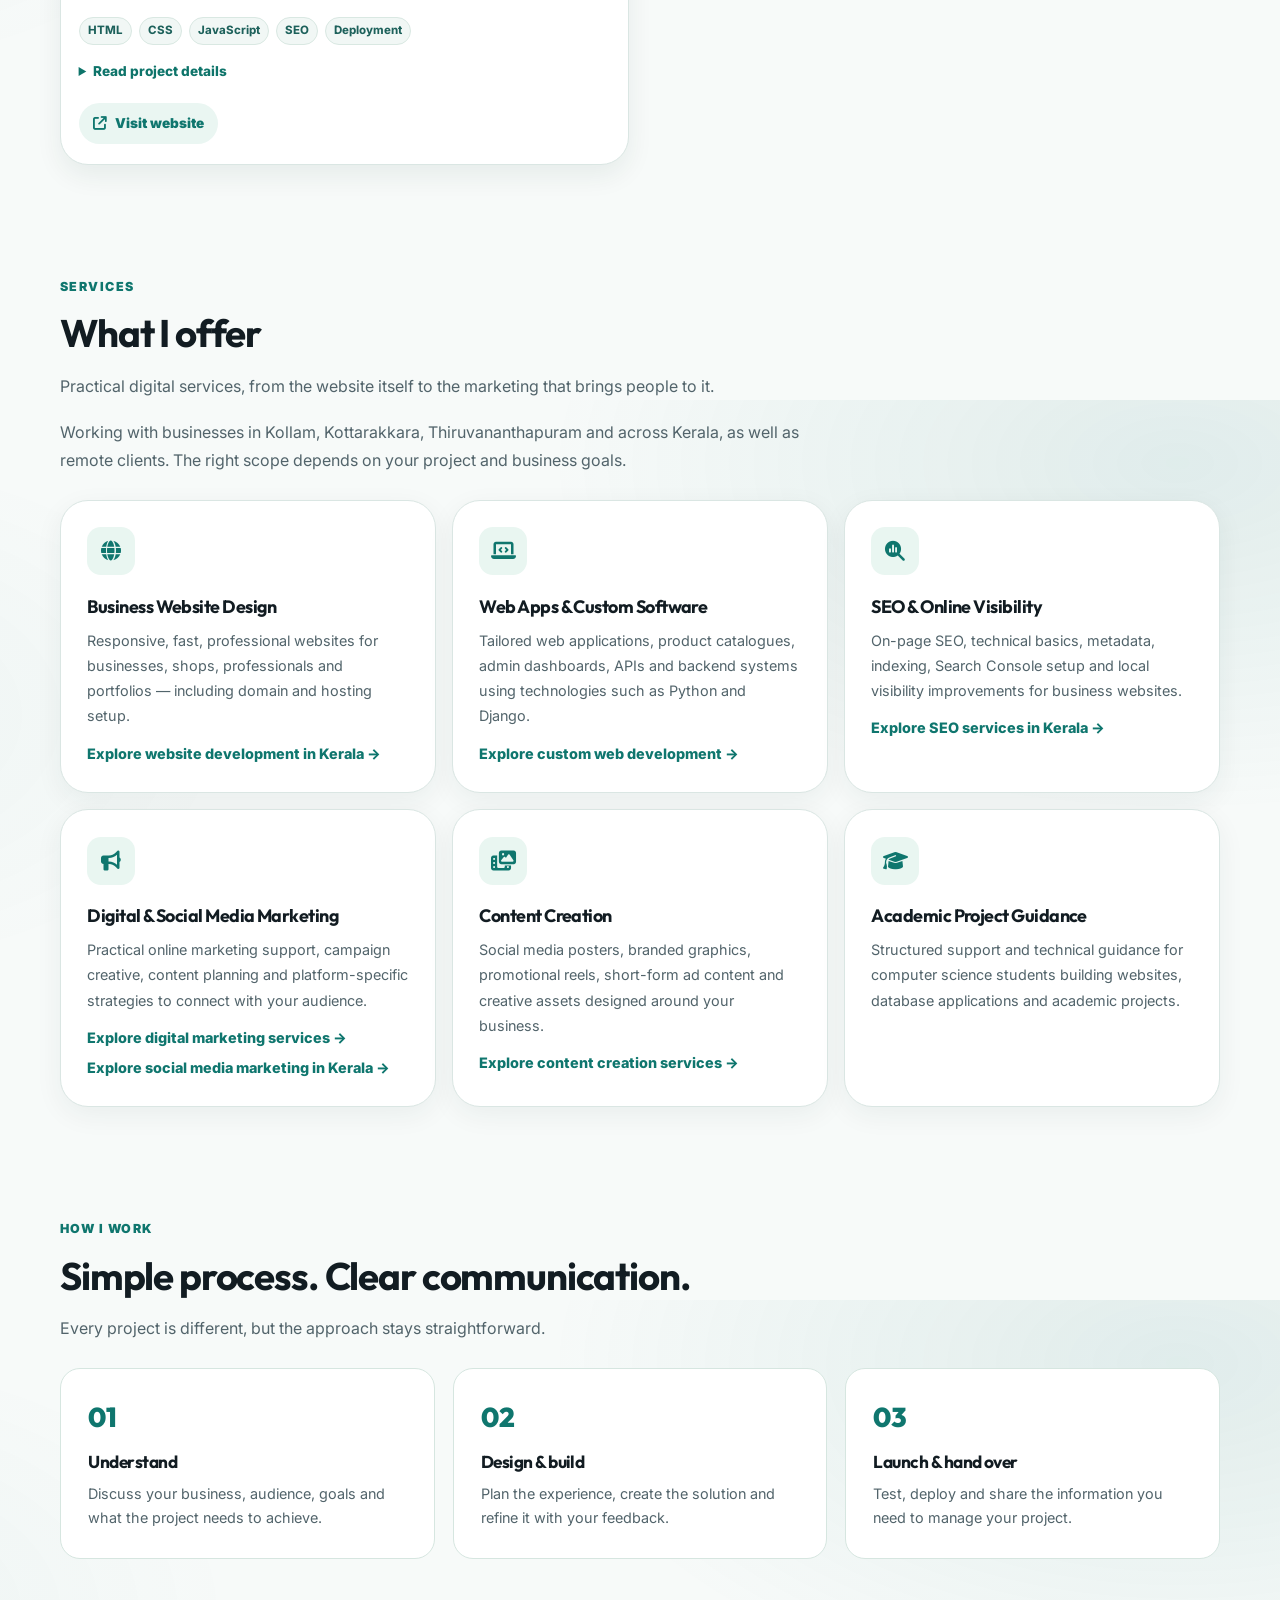
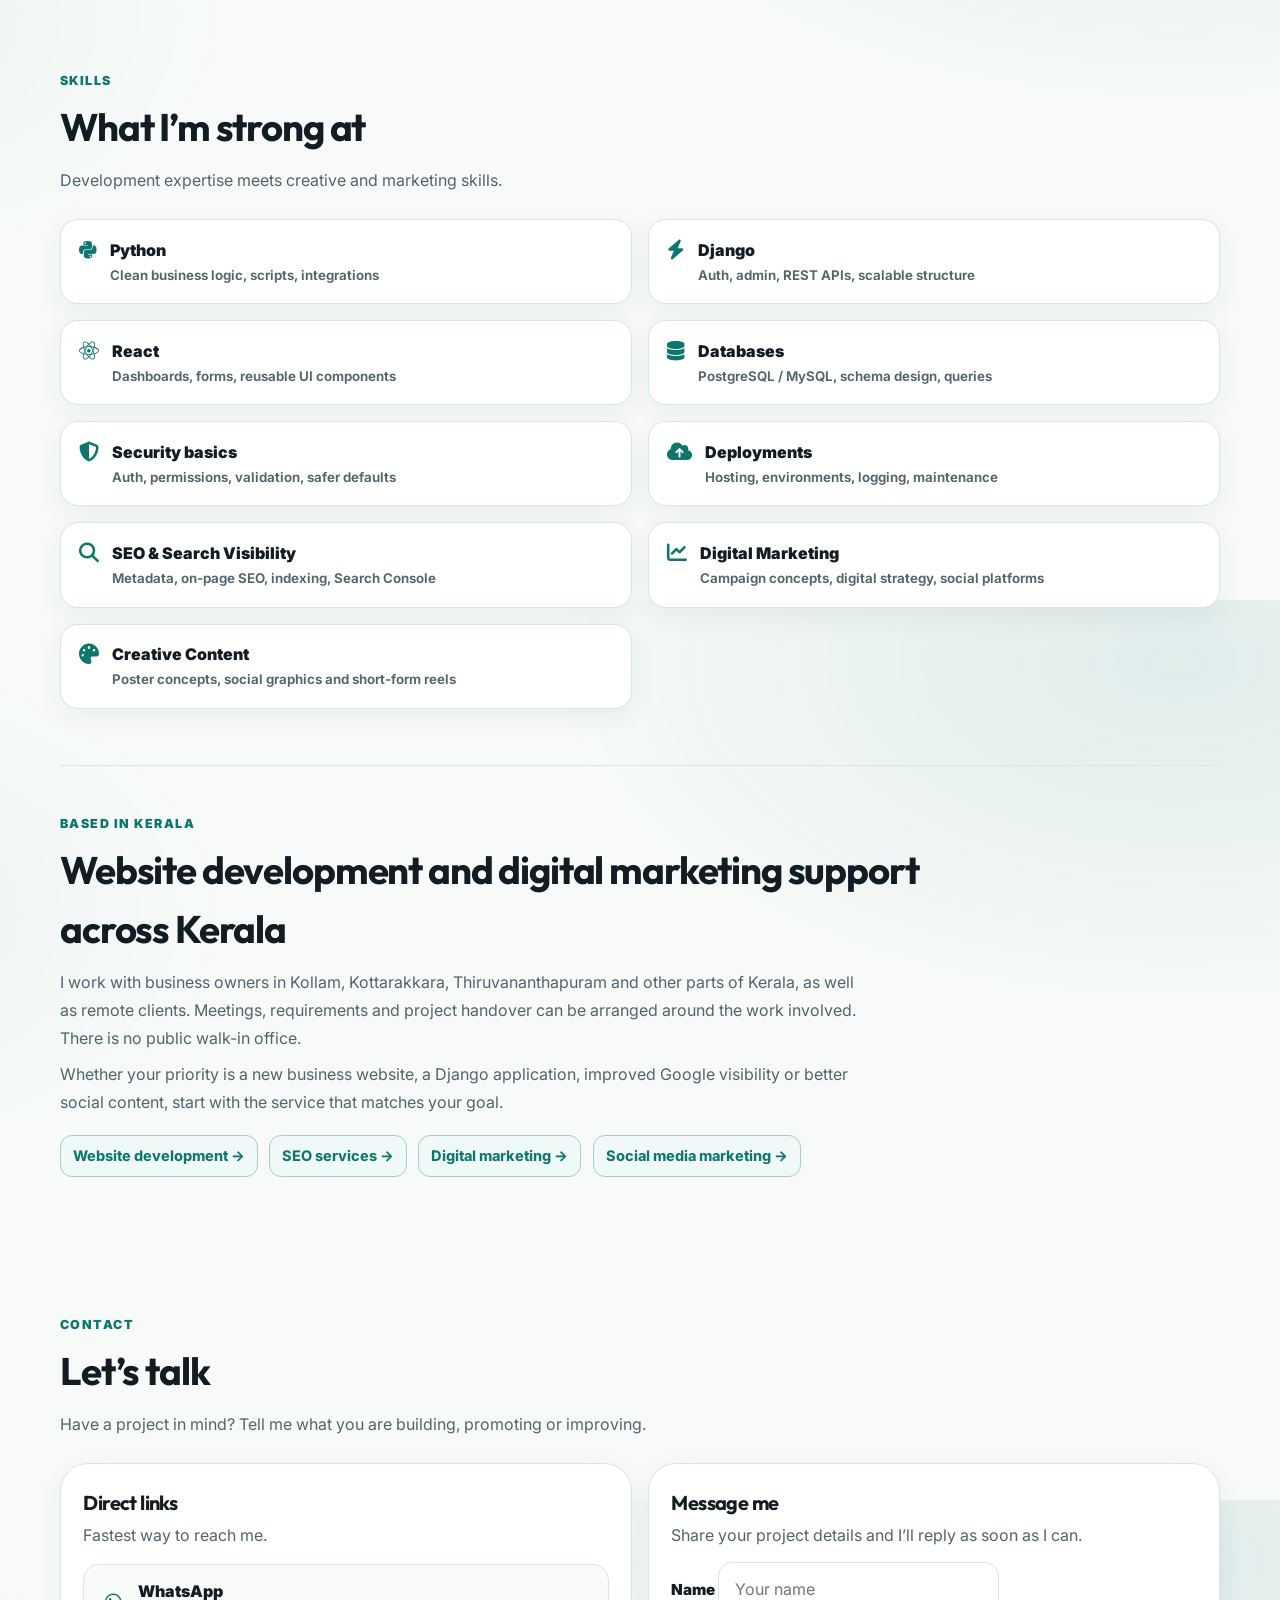
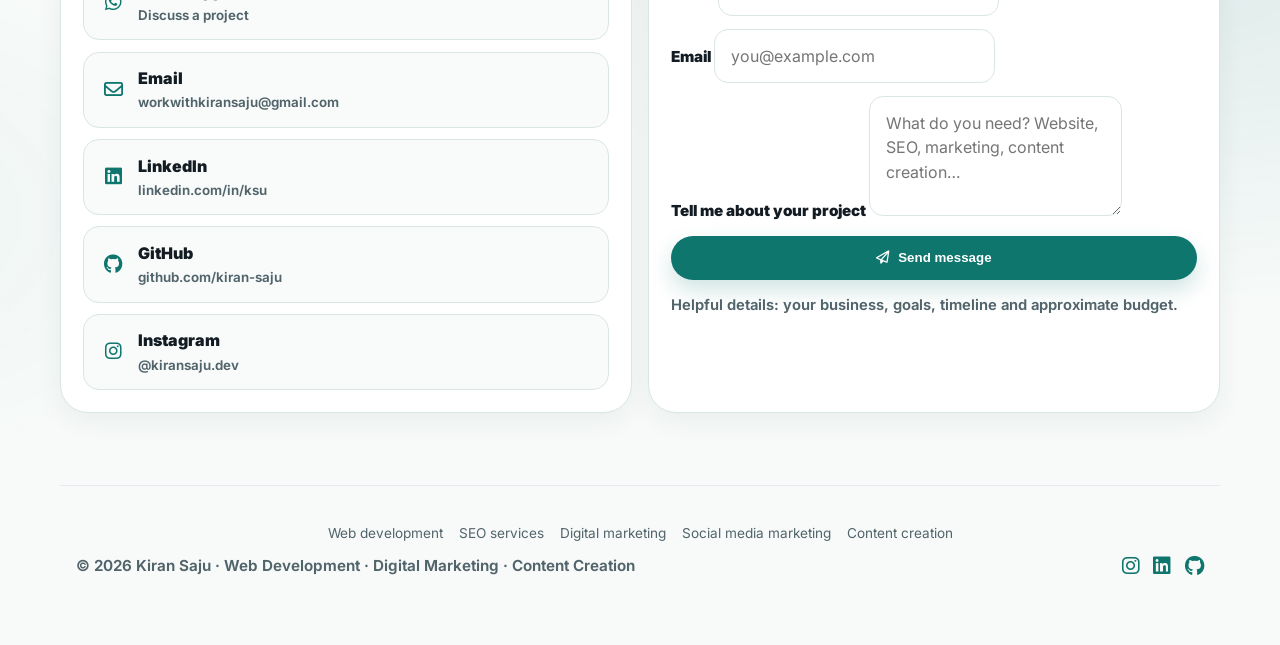
==== commit 854bf680: "Fix canonical URLs sitemap and SEO indexing issues" ====
--- a/index.html
+++ b/index.html
@@ -739,7 +739,7 @@
        Responsive, fast, professional websites for businesses, shops, professionals and portfolios &mdash; including domain and hosting setup.
       </p>
       <p class="service-more">
-       <a class="link" href="services/web-development-kerala.html">
+       <a class="link" href="services/web-development-kerala">
         Explore website development in Kerala &rarr;
        </a>
       </p>
@@ -754,7 +754,7 @@
        Tailored web applications, product catalogues, admin dashboards, APIs and backend systems using technologies such as Python and Django.
       </p>
       <p class="service-more">
-       <a class="link" href="services/web-development-kerala.html">
+       <a class="link" href="services/digital-marketing-kerala">
         Explore custom web development &rarr;
        </a>
       </p>
@@ -769,7 +769,7 @@
        On-page SEO, technical basics, metadata, indexing, Search Console setup and local visibility improvements for business websites.
       </p>
       <p class="service-more">
-       <a class="link" href="services/seo-services-kerala.html">
+       <a class="link" href="services/seo-services-kerala">
         Explore SEO services in Kerala &rarr;
        </a>
       </p>
@@ -784,12 +784,12 @@
        Practical online marketing support, campaign creative, content planning and platform-specific strategies to connect with your audience.
       </p>
       <p class="service-more">
-       <a class="link" href="services/digital-marketing-kerala.html">
+       <a class="link" href="services/digital-marketing-kerala">
         Explore digital marketing services &rarr;
        </a>
       </p>
       <p class="service-more social-more">
-       <a class="link" href="services/social-media-marketing-kerala.html">
+       <a class="link" href="services/social-media-marketing-kerala">
         Explore social media marketing in Kerala &rarr;
        </a>
       </p>
@@ -804,7 +804,7 @@
        Social media posters, branded graphics, promotional reels, short-form ad content and creative assets designed around your business.
       </p>
       <p class="service-more">
-       <a class="link" href="services/content-creation-kerala.html">
+       <a class="link" href="services/content-creation-kerala">
         Explore content creation services &rarr;
        </a>
       </p>
@@ -1009,16 +1009,16 @@
       Whether your priority is a new business website, a Django application, improved Google visibility or better social content, start with the service that matches your goal.
      </p>
      <div class="local-link-row">
-      <a href="services/web-development-kerala.html">
+      <a href="services/digital-marketing-kerala">
        Website development &rarr;
       </a>
-      <a href="services/seo-services-kerala.html">
+      <a href="services/seo-services-kerala">
        SEO services &rarr;
       </a>
-      <a href="services/digital-marketing-kerala.html">
+      <a href="services/digital-marketing-kerala">
        Digital marketing &rarr;
       </a>
-      <a href="services/social-media-marketing-kerala.html">
+      <a href="services/social-media-marketing-kerala">
        Social media marketing &rarr;
       </a>
      </div>
@@ -1147,19 +1147,19 @@
    </section>
    <footer class="site-footer">
     <nav aria-label="Services and location pages" class="seo-footer-links">
-     <a href="services/web-development-kerala.html">
+     <a href="services/digital-marketing-kerala">
       Web development
      </a>
-     <a href="services/seo-services-kerala.html">
+     <a href="services/seo-services-kerala">
       SEO services
      </a>
-     <a href="services/digital-marketing-kerala.html">
+     <a href="services/digital-marketing-kerala">
       Digital marketing
      </a>
-     <a href="services/social-media-marketing-kerala.html">
+     <a href="services/social-media-marketing-kerala">
       Social media marketing
      </a>
-     <a href="services/content-creation-kerala.html">
+     <a href="services/content-creation-kerala">
       Content creation
      </a>
     </nav>
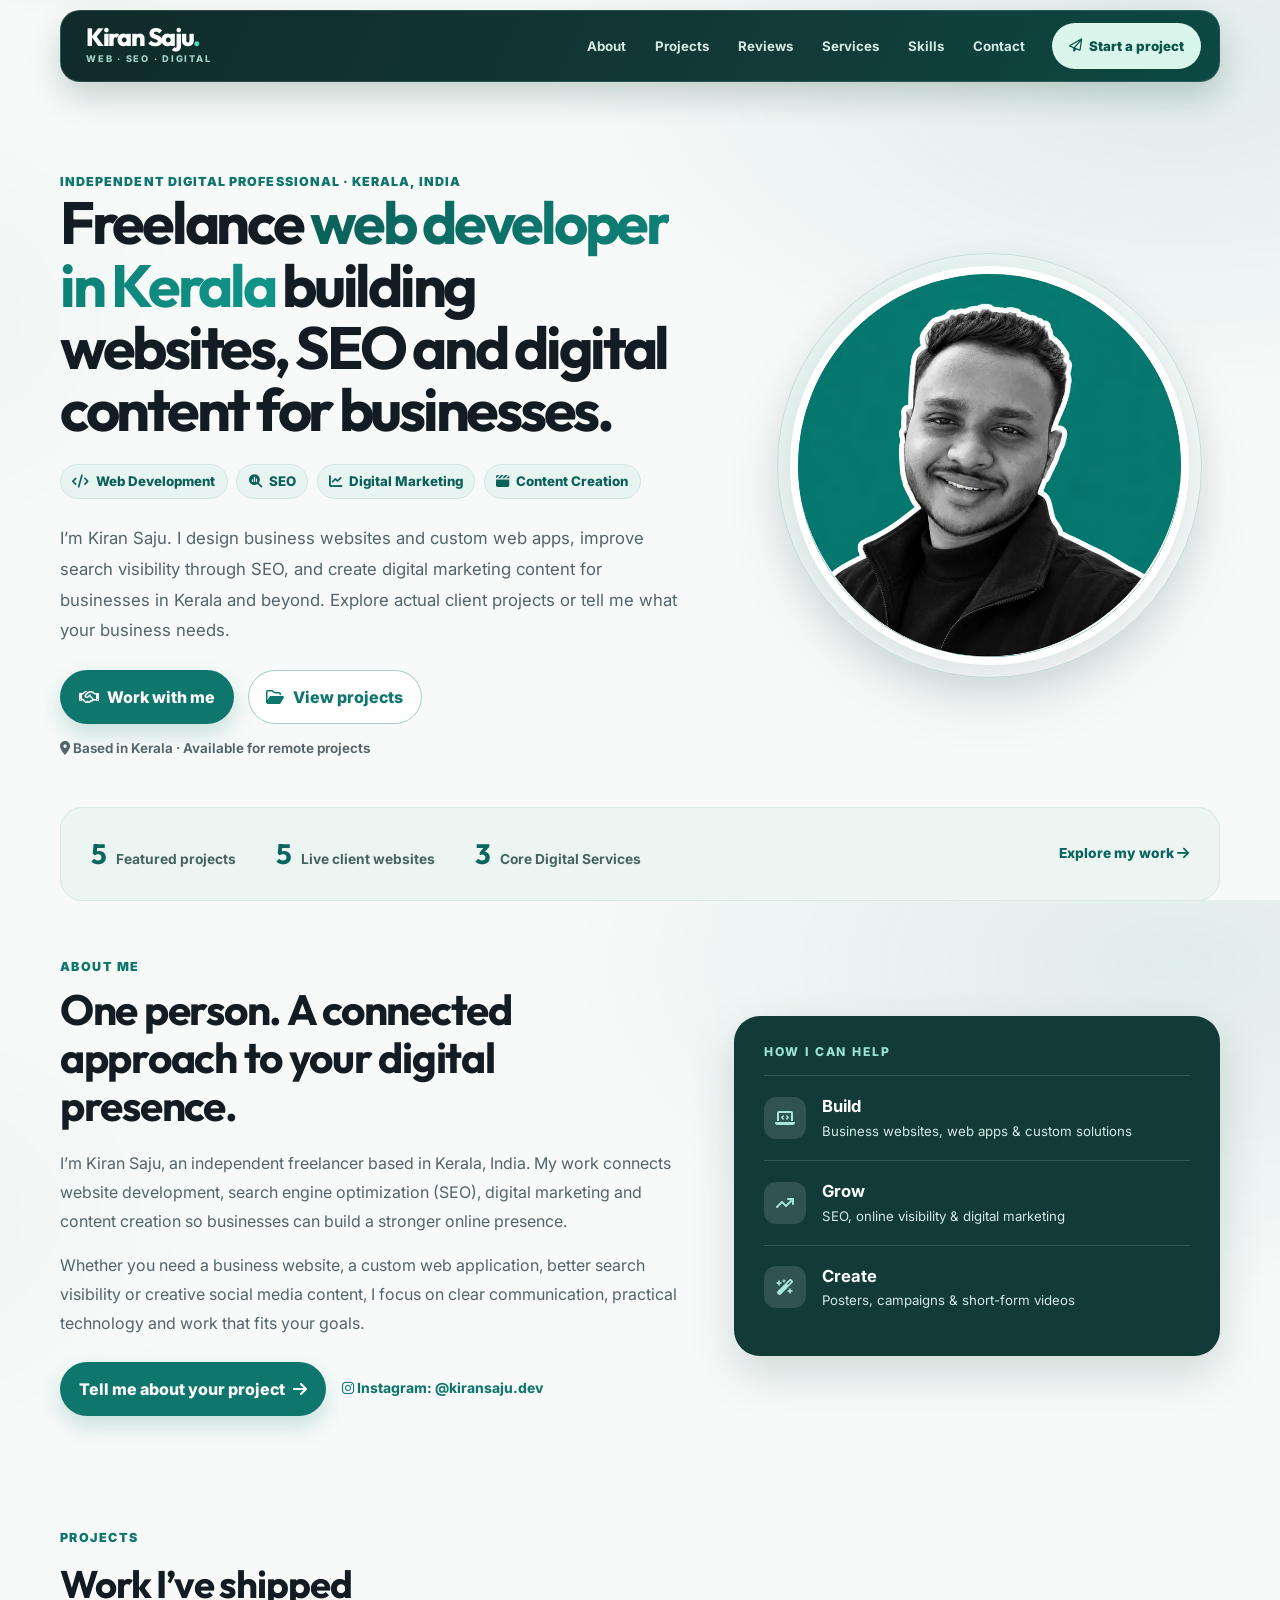
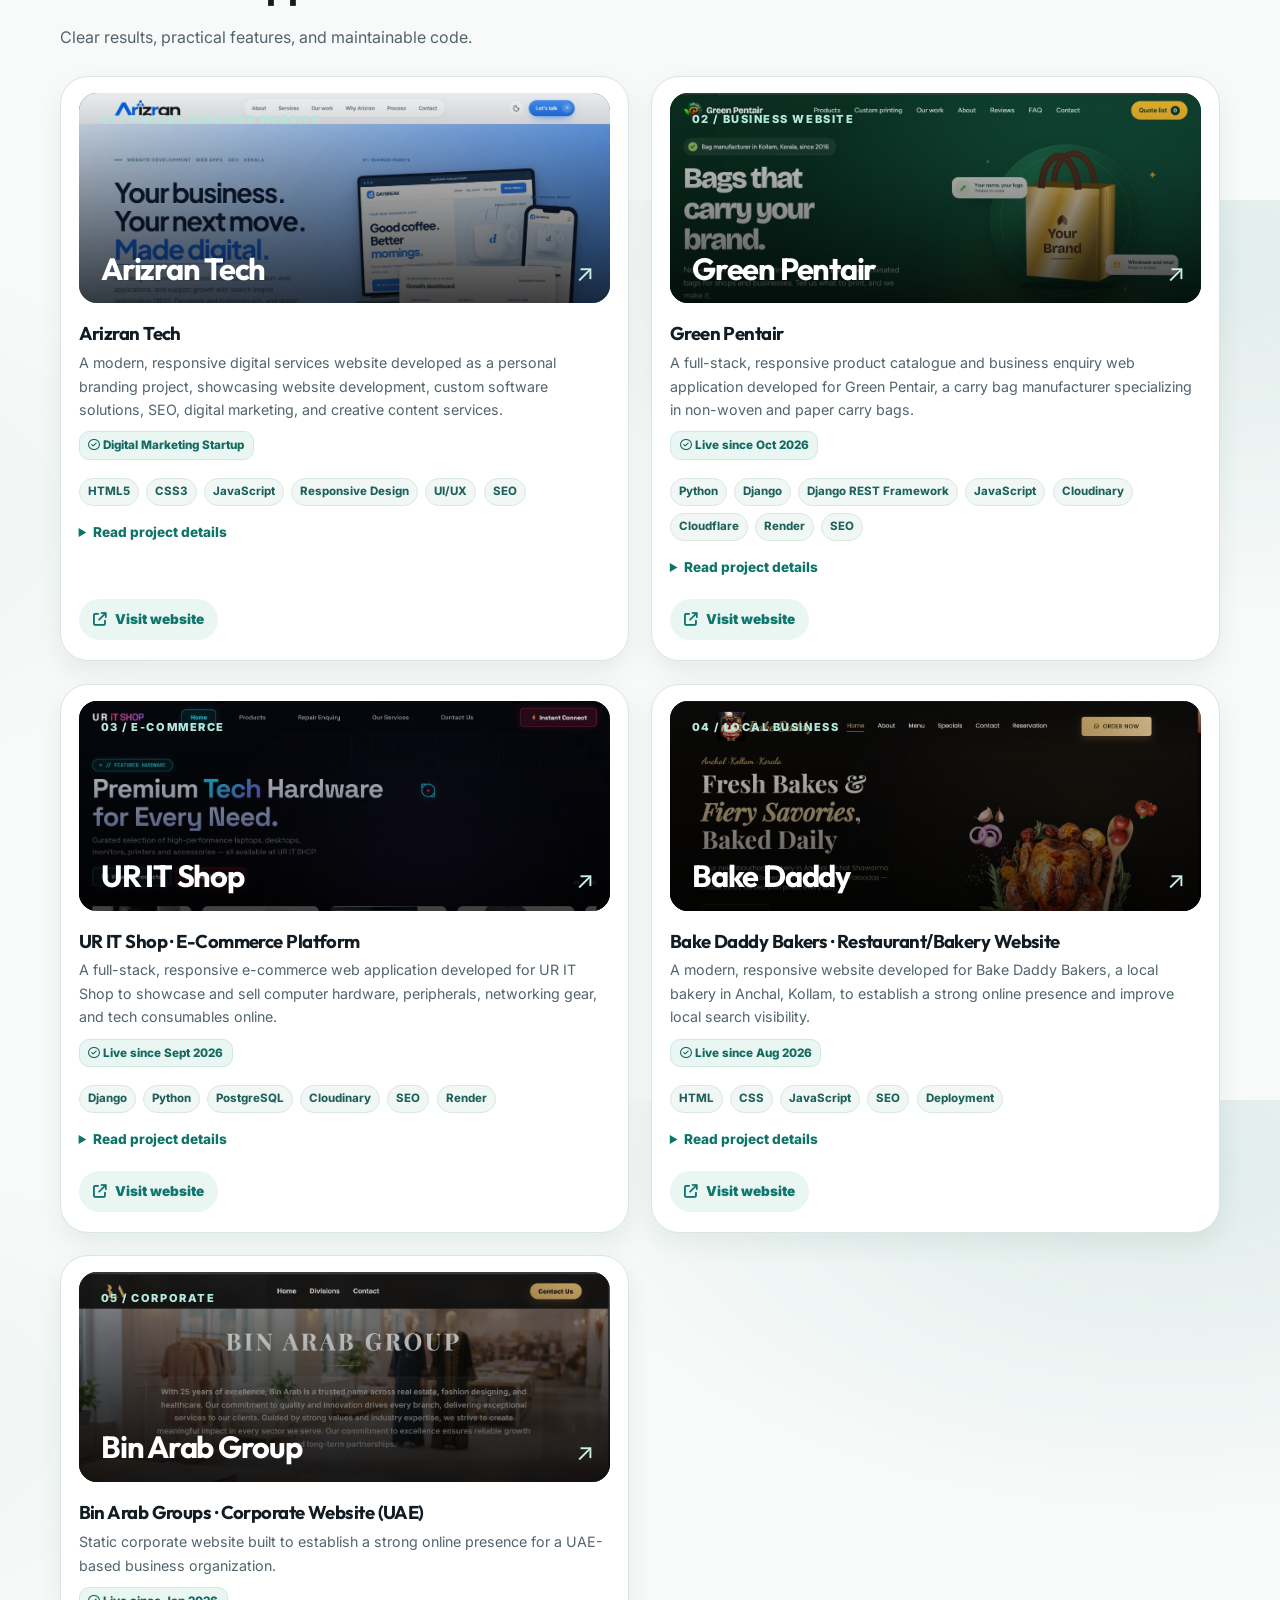
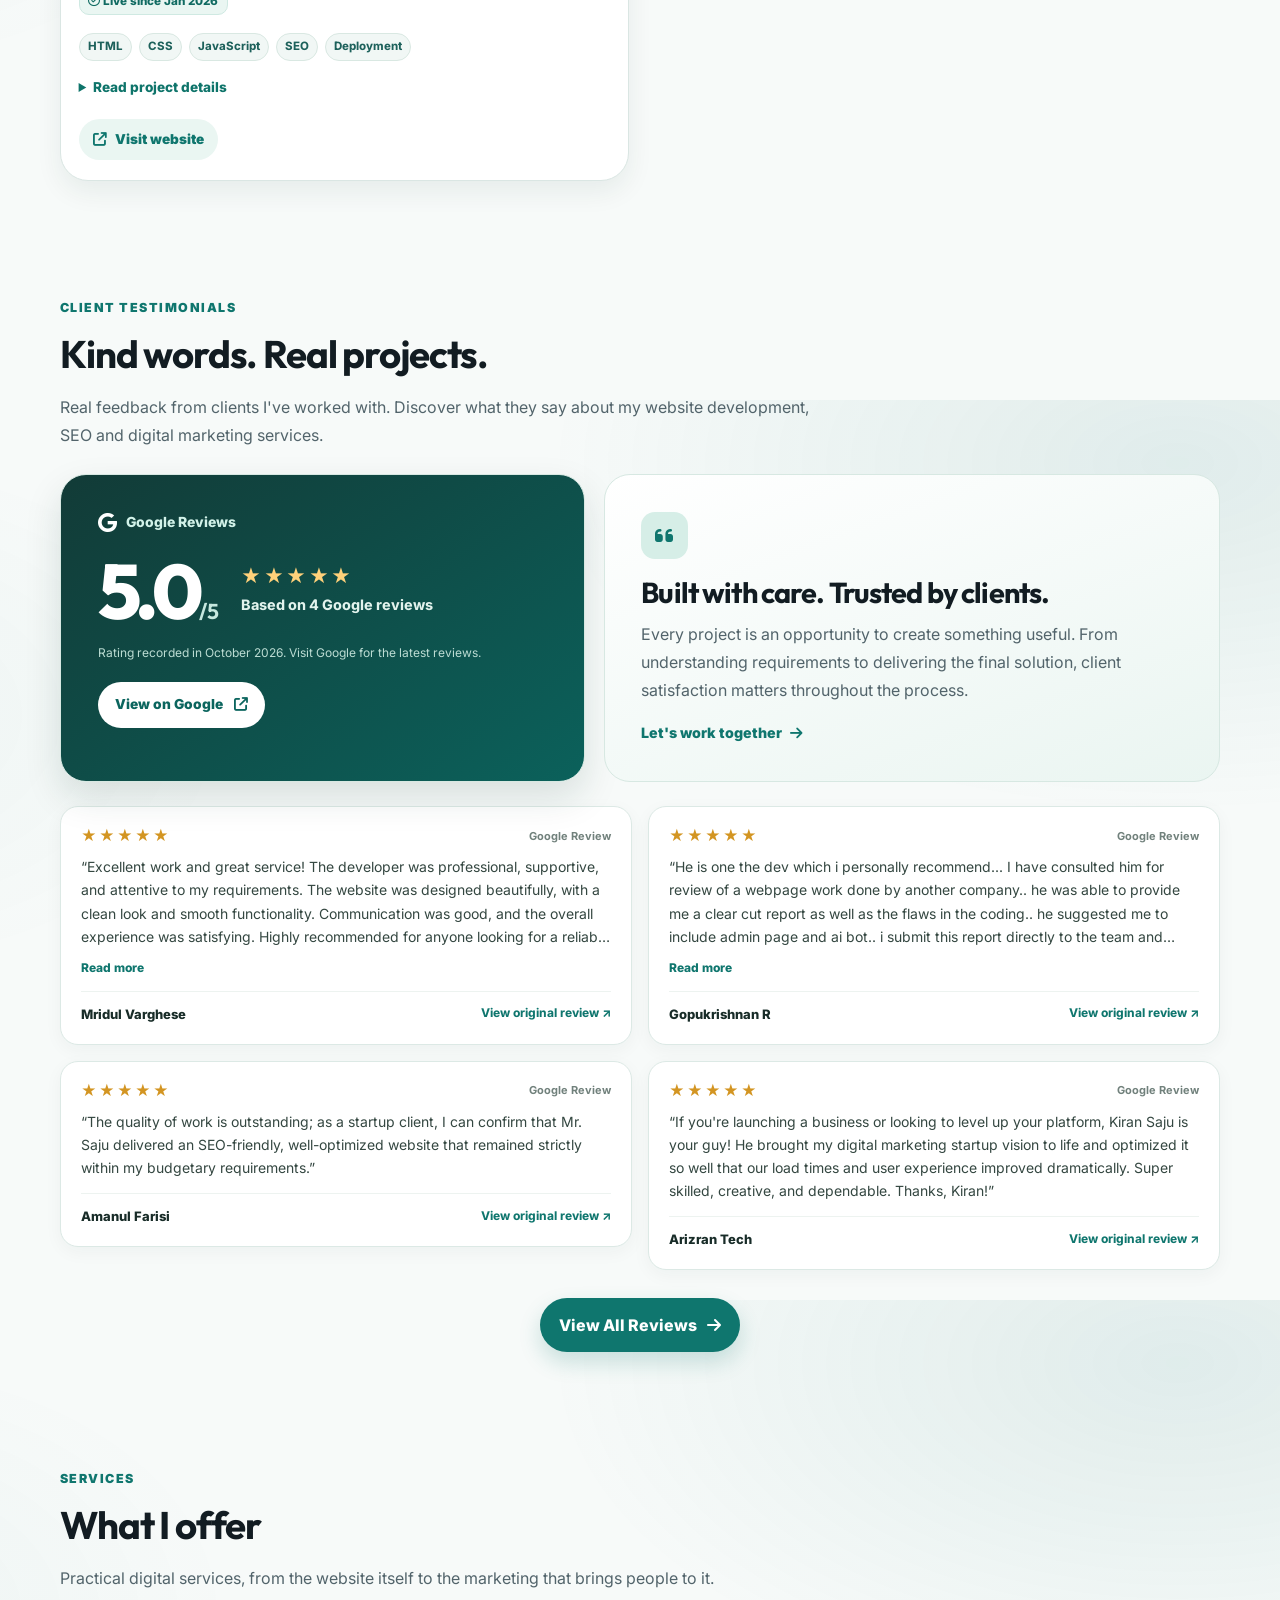
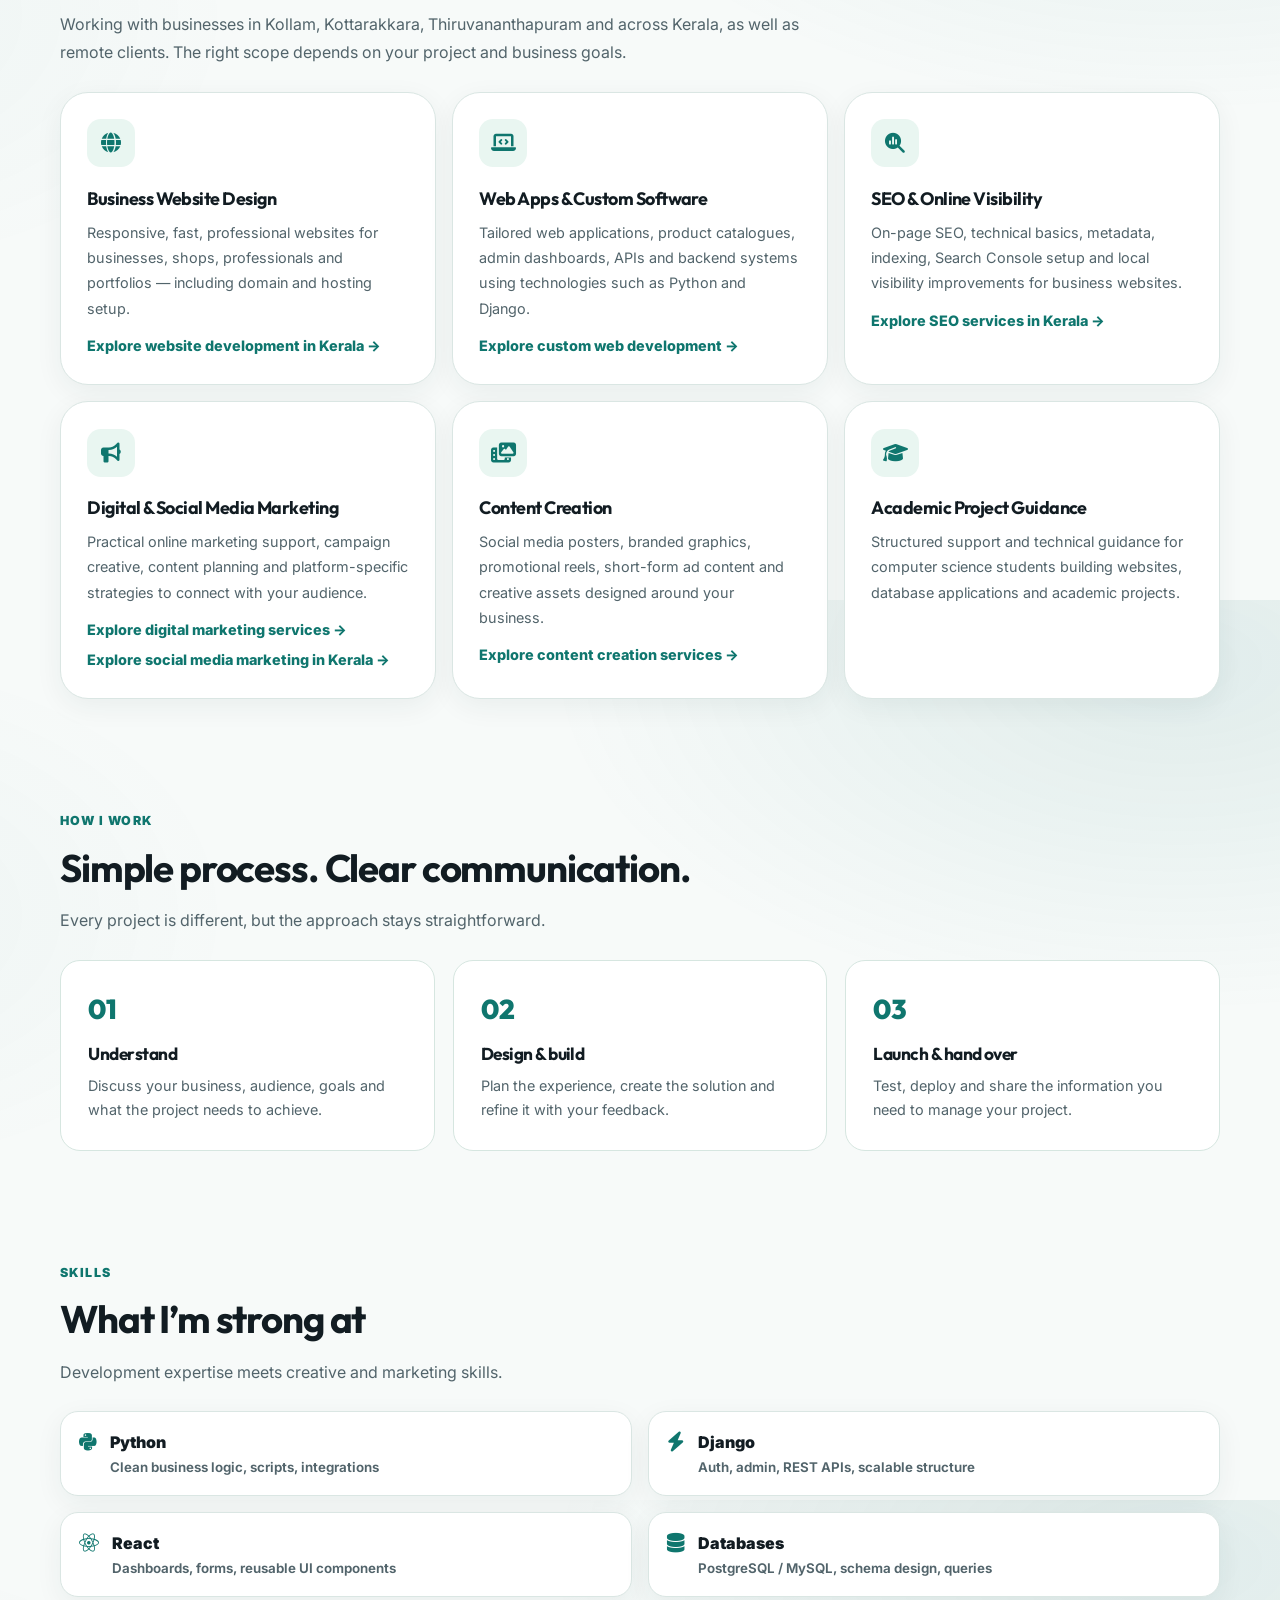
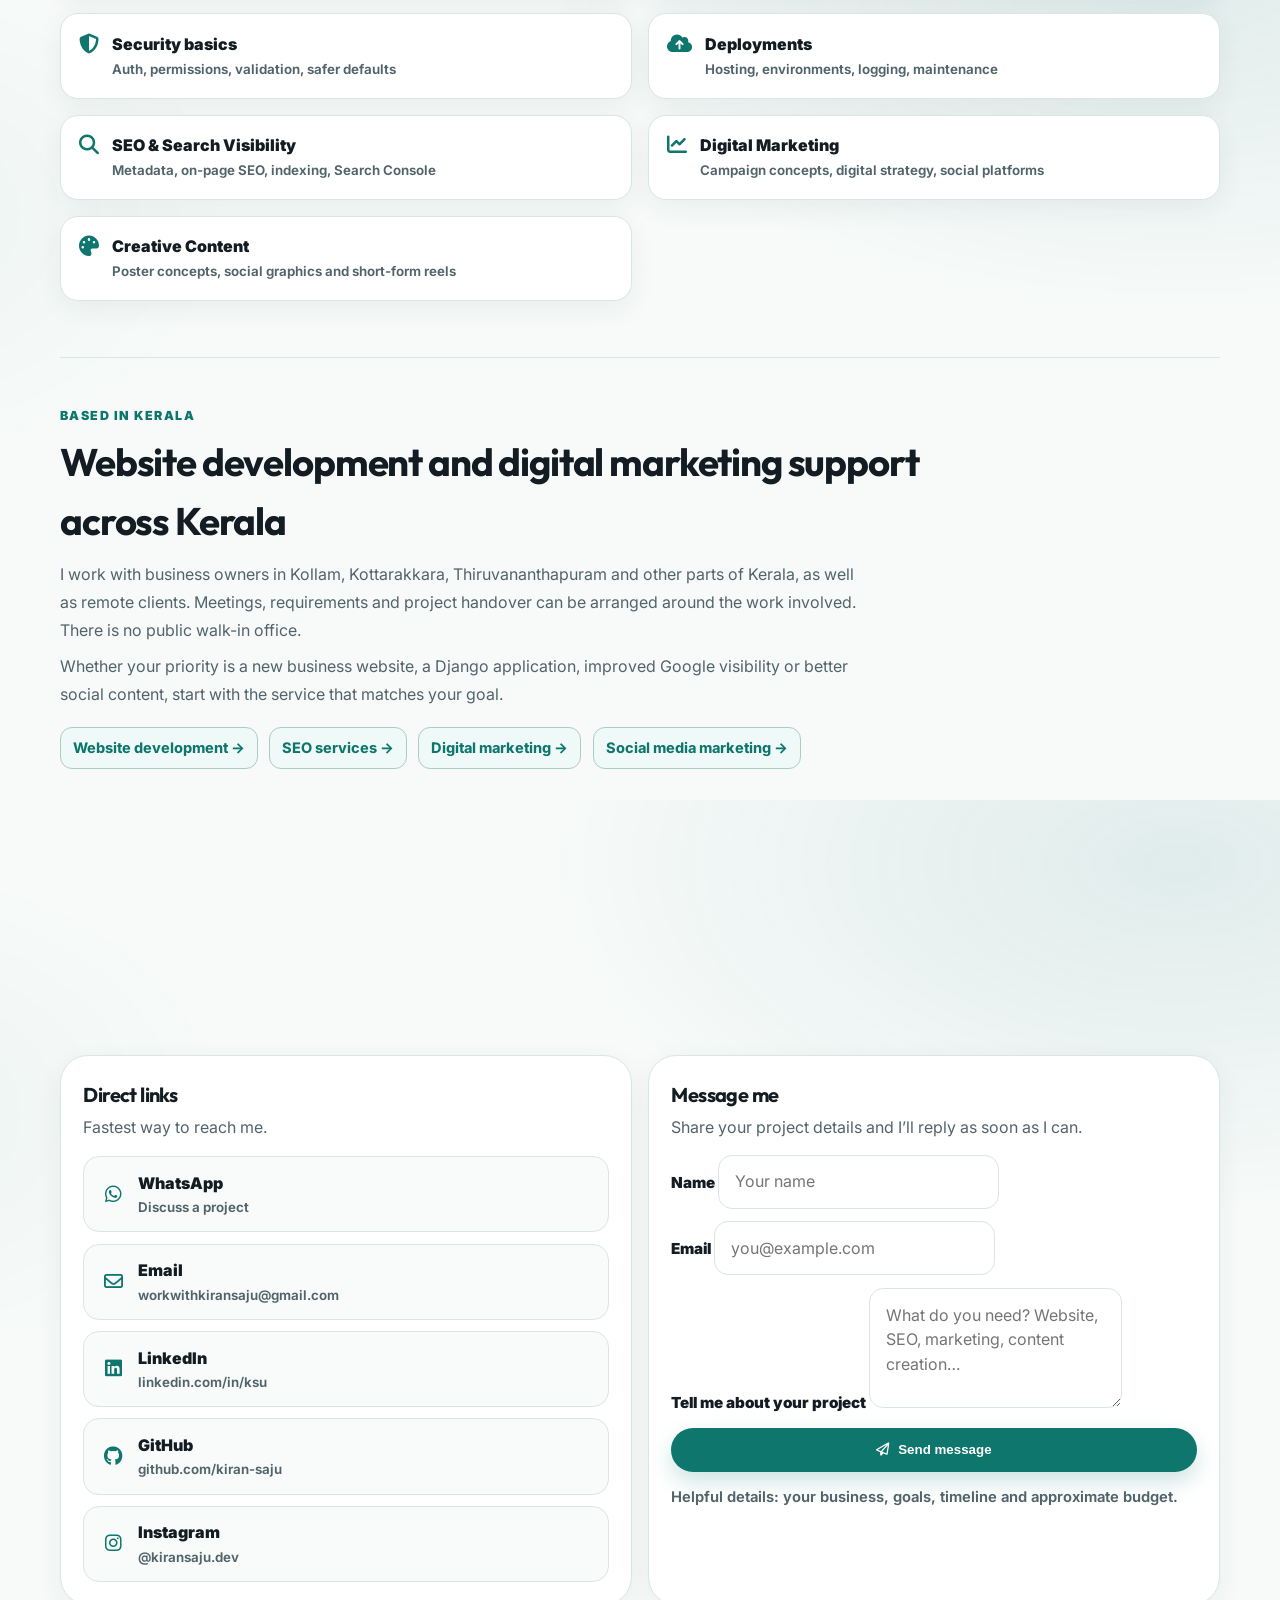
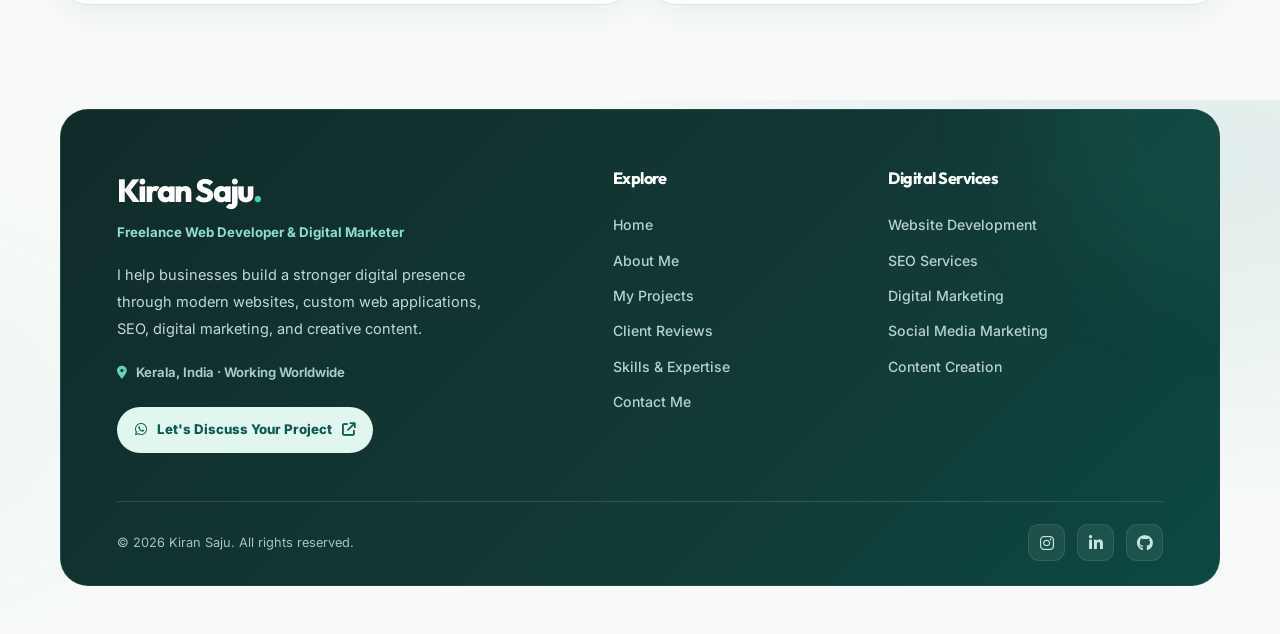
==== commit 181aec96: "Redesign navbar and footer, improve Google reviews section" ====
--- a/index.html
+++ b/index.html
@@ -88,6 +88,7 @@
   <!-- Font Awesome 6 (free) -->
   <link href="https://cdnjs.cloudflare.com/ajax/libs/font-awesome/6.5.0/css/all.min.css" rel="stylesheet"/>
   <link href="assets/site.css" rel="stylesheet"/>
+  <link href="assets/reviews.css" rel="stylesheet"/>
   <meta content="1200" property="og:image:width"/>
   <meta content="630" property="og:image:height"/>
   <meta content="Kiran Saju" name="author"/>
@@ -97,47 +98,58 @@
   <a class="skip-link" href="#main">
    Skip to content
   </a>
-  <header id="site-header">
-   <div class="container">
-    <nav aria-label="Primary navigation" class="nav">
-     <a class="brand" href="#home">
-      <span class="name">
-       Kiran Saju
-      </span>
-     </a>
-     <!-- Mobile toggle -->
-     <button aria-controls="primaryNav" aria-expanded="false" class="nav-toggle" id="navToggle">
-      <i class="fa-solid fa-bars">
-      </i>
-      <span>
-       Menu
-      </span>
-     </button>
-     <div class="nav-links" id="primaryNav">
-      <a href="#about">
-       About
-      </a>
-      <a href="#projects">
-       Projects
-      </a>
-      <a href="#services">
-       Services
-      </a>
-      <a href="#skills">
-       Skills
-      </a>
-      <a href="#contact">
-       Contact
-      </a>
-      <a class="btn btn-outline" href="#contact">
-       <i class="fa-regular fa-paper-plane">
-       </i>
-       Hire me
-      </a>
-     </div>
+  
+<!-- PREMIUM NAVBAR -->
+<header id="site-header">
+  <div class="container">
+
+    <nav class="nav" aria-label="Primary navigation">
+
+      <!-- BRAND -->
+      <a class="brand" href="#home"
+         aria-label="Kiran Saju, back to home">
+        <span class="name">Kiran Saju</span>
+        <span class="brand-caption">
+          WEB · SEO · DIGITAL
+        </span>
+      </a>
+
+      <!-- MOBILE MENU -->
+      <button
+        class="nav-toggle"
+        id="navToggle"
+        type="button"
+        aria-controls="primaryNav"
+        aria-expanded="false"
+      >
+        <i class="fa-solid fa-bars"
+           aria-hidden="true"></i>
+        <span>Menu</span>
+      </button>
+
+      <!-- NAVIGATION -->
+      <div class="nav-links" id="primaryNav">
+
+        <a href="#about">About</a>
+        <a href="#projects">Projects</a>
+        <a href="#reviews">Reviews</a>
+        <a href="#services">Services</a>
+        <a href="#skills">Skills</a>
+        <a href="#contact">Contact</a>
+
+        <a class="nav-cta" href="#contact">
+          <i class="fa-regular fa-paper-plane"
+             aria-hidden="true"></i>
+          Start a project
+        </a>
+
+      </div>
+
     </nav>
-   </div>
-  </header>
+  </div>
+</header>
+<!-- END NAVBAR -->
+
   <main class="container" id="main">
    <!-- HERO -->
    <section class="hero" id="home">
@@ -370,7 +382,7 @@
 
     <span class="project-status">
       <i class="fa-regular fa-circle-check"></i>
-      Personal Project
+      Digital Marketing Startup
     </span>
   </div>
 
@@ -712,7 +724,120 @@
      
     </div>
    </section>
-   <!-- SERVICES -->
+<!-- CLIENT REVIEWS -->
+<section class="testimonials-section" id="reviews"
+         aria-labelledby="reviews-heading">
+
+  <div class="section-head reveal">
+    <div class="kicker">CLIENT TESTIMONIALS</div>
+
+    <h2 id="reviews-heading">
+      Kind words. Real projects.
+    </h2>
+
+    <p>
+      Real feedback from clients I've worked with.
+      Discover what they say about my website development,
+      SEO and digital marketing services.
+    </p>
+  </div>
+
+  <div class="reviews-overview reveal">
+
+    <!-- GOOGLE RATING -->
+    <div class="reviews-score-panel">
+
+      <div class="reviews-source-label">
+        <i class="fa-brands fa-google" aria-hidden="true"></i>
+        Google Reviews
+      </div>
+
+      <div class="reviews-score-line">
+        <strong class="reviews-score">
+          5.0<span>/5</span>
+        </strong>
+
+        <div>
+          <div class="reviews-stars"
+               aria-label="Five out of five stars">
+            ★★★★★
+          </div>
+
+          <p class="reviews-count">
+            Based on 4 Google reviews
+          </p>
+        </div>
+      </div>
+
+      <p class="reviews-asof">
+        Rating recorded in October 2026.
+        Visit Google for the latest reviews.
+      </p>
+
+      <a
+        class="reviews-google-link"
+        href="https://share.google/8plk0joVCO0PRKPlR"
+        target="_blank"
+        rel="noopener noreferrer"
+      >
+        View on Google
+        <i class="fa-solid fa-arrow-up-right-from-square"
+           aria-hidden="true"></i>
+      </a>
+
+    </div>
+
+    <!-- INTRODUCTION -->
+    <div class="reviews-intro-panel">
+
+      <div class="reviews-intro-icon">
+        <i class="fa-solid fa-quote-left"
+           aria-hidden="true"></i>
+      </div>
+
+      <h3>
+        Built with care. Trusted by clients.
+      </h3>
+
+      <p>
+        Every project is an opportunity to create something
+        useful. From understanding requirements to delivering
+        the final solution, client satisfaction matters
+        throughout the process.
+      </p>
+
+      <a class="reviews-contact-link" href="#contact">
+        Let's work together
+        <i class="fa-solid fa-arrow-right"
+           aria-hidden="true"></i>
+      </a>
+
+    </div>
+
+  </div>
+
+  <!-- REVIEW CARDS GENERATED FROM reviews.js -->
+  <div
+    id="googleReviewCards"
+    class="review-cards"
+    data-limit="4"
+    aria-label="Client reviews from Google"
+  ></div>
+
+  <!-- VIEW ALL REVIEWS -->
+  <div class="reviews-view-all">
+    <a class="btn btn-primary" href="reviews">
+      View All Reviews
+      <i class="fa-solid fa-arrow-right"
+         aria-hidden="true"></i>
+    </a>
+  </div>
+
+</section>
+<!-- END CLIENT REVIEWS -->
+
+
+    <!-- SERVICES -->
    <section id="services">
     <div class="section-head reveal">
      <div class="kicker">
@@ -1145,50 +1270,150 @@
      </div>
     </div>
    </section>
-   <footer class="site-footer">
-    <nav aria-label="Services and location pages" class="seo-footer-links">
-     <a href="services/digital-marketing-kerala">
-      Web development
-     </a>
-     <a href="services/seo-services-kerala">
-      SEO services
-     </a>
-     <a href="services/digital-marketing-kerala">
-      Digital marketing
-     </a>
-     <a href="services/social-media-marketing-kerala">
-      Social media marketing
-     </a>
-     <a href="services/content-creation-kerala">
-      Content creation
-     </a>
-    </nav>
-    <div class="container footer-row">
-     <div>
-      &copy;
-      <span id="year">
-      </span>
-      Kiran Saju &middot; Web Development &middot; Digital Marketing &middot; Content Creation
-     </div>
-     <div class="footer-social">
-      <a aria-label="Instagram" href="https://www.instagram.com/kiransaju.dev/" rel="noopener noreferrer" target="_blank">
-       <i class="fa-brands fa-instagram">
-       </i>
-      </a>
-      <a aria-label="LinkedIn" href="https://www.linkedin.com/in/ksu/" rel="noopener noreferrer" target="_blank">
-       <i class="fa-brands fa-linkedin">
-       </i>
-      </a>
-      <a aria-label="GitHub" href="https://github.com/kiran-saju" rel="noopener noreferrer" target="_blank">
-       <i class="fa-brands fa-github">
-       </i>
-      </a>
-     </div>
-    </div>
-   </footer>
+   
+<!-- PREMIUM PORTFOLIO FOOTER -->
+<footer class="portfolio-footer">
+
+  <div class="footer-content">
+
+    <!-- BRAND -->
+    <div class="footer-brand-block">
+
+      <a class="footer-logo" href="#home">
+        Kiran Saju<span>.</span>
+      </a>
+
+      <p class="footer-profession">
+        Freelance Web Developer & Digital Marketer
+      </p>
+
+      <p class="footer-description">
+        I help businesses build a stronger digital
+        presence through modern websites, custom
+        web applications, SEO, digital marketing,
+        and creative content.
+      </p>
+
+      <div class="footer-location">
+        <i class="fa-solid fa-location-dot"></i>
+        Kerala, India · Working Worldwide
+      </div>
+
+      <a
+        class="footer-contact-btn"
+        href="https://wa.me/917034540528"
+        target="_blank"
+        rel="noopener noreferrer"
+      >
+        <i class="fa-brands fa-whatsapp"></i>
+        Let's Discuss Your Project
+        <i class="fa-solid fa-arrow-up-right-from-square"></i>
+      </a>
+
+    </div>
+
+
+    <!-- QUICK LINKS -->
+    <div class="footer-column">
+
+      <h3>Explore</h3>
+
+      <nav aria-label="Footer navigation">
+
+        <a href="#home">Home</a>
+        <a href="#about">About Me</a>
+        <a href="#projects">My Projects</a>
+        <a href="#reviews">Client Reviews</a>
+        <a href="#skills">Skills & Expertise</a>
+        <a href="#contact">Contact Me</a>
+
+      </nav>
+
+    </div>
+
+
+    <!-- SERVICES -->
+    <div class="footer-column">
+
+      <h3>Digital Services</h3>
+
+      <nav aria-label="Footer services">
+
+        <a href="services/web-development-kerala">
+          Website Development
+        </a>
+
+        <a href="services/seo-services-kerala">
+          SEO Services
+        </a>
+
+        <a href="services/digital-marketing-kerala">
+          Digital Marketing
+        </a>
+
+        <a href="services/social-media-marketing-kerala">
+          Social Media Marketing
+        </a>
+
+        <a href="services/content-creation-kerala">
+          Content Creation
+        </a>
+
+      </nav>
+
+    </div>
+
+  </div>
+
+
+  <!-- FOOTER BOTTOM -->
+  <div class="footer-bottom">
+
+    <p>
+      &copy; <span id="year"></span> Kiran Saju.
+      All rights reserved.
+    </p>
+
+    <div class="footer-social-links">
+
+      <a
+        href="https://www.instagram.com/kiransaju.dev/"
+        aria-label="Instagram"
+        target="_blank"
+        rel="noopener noreferrer"
+      >
+        <i class="fa-brands fa-instagram"></i>
+      </a>
+
+      <a
+        href="https://www.linkedin.com/in/ksu/"
+        aria-label="LinkedIn"
+        target="_blank"
+        rel="noopener noreferrer"
+      >
+        <i class="fa-brands fa-linkedin-in"></i>
+      </a>
+
+      <a
+        href="https://github.com/kiran-saju"
+        aria-label="GitHub"
+        target="_blank"
+        rel="noopener noreferrer"
+      >
+        <i class="fa-brands fa-github"></i>
+      </a>
+
+    </div>
+
+  </div>
+
+</footer>
+<!-- END FOOTER -->
+
   </main>
   <script defer="" src="assets/site.js">
   </script>
+  <script defer="" src="assets/reviews.js"></script>
  </body>
 </html>
 
--- a/assets/site.css
+++ b/assets/site.css
@@ -1,1286 +1,2528 @@
 /* Kiran Saju — Personal portfolio styles
+
  * Cleaned and consolidated from the original embedded CSS.
+
  * Brand accent: #0f766e
+
  */
 
 :root {
+
     --bg: #f7faf9;
+
     --surface: #fff;
+
     --text: #121c22;
+
     --muted: #52646b;
+
     --border: #dae6e3;
+
     --primary: #123a38;
+
     --primary-2: #0f766e;
+
     --accent: #0f766e;
+
     --shadow: 0 18px 48px rgba(13,54,50,.10);
+
     --shadow-soft: 0 8px 28px rgba(13,54,50,.06);
+
     --radius: 18px;
+
     --radius-lg: 28px;
+
     --container: 1160px;
+
     --header-h: 76px;
+
 }
 
 * {
+
     box-sizing: border-box;
+
 }
 
 html, body {
+
     height: 100%;
+
 }
 
 body {
+
     margin: 0;
+
     font-family: Inter, system-ui, -apple-system, Segoe UI, Roboto, Arial, sans-serif;
+
     color: var(--text);
+
     background: radial-gradient(900px 500px at 92% 7%,rgba(15,118,110,.10),transparent 70%),radial-gradient(600px 400px at -12% 35%,rgba(15,118,110,.04),transparent 65%),#f7faf9;
+
     line-height: 1.55;
+
     scroll-behavior: smooth;
+
 }
 
 a {
+
     color: inherit;
+
 }
 
 img {
+
     max-width: 100%;
+
     display: block;
+
 }
 
 .container {
+
     width: min(var(--container), calc(100% - 2rem));
+
     margin-inline: auto;
+
 }
 
 :focus-visible {
+
     outline: 3px solid rgba(15,118,110,.35);
+
     outline-offset: 3px;
+
     border-radius: 10px;
+
 }
 
 .skip-link {
+
     position: absolute;
+
     left: 12px;
+
     top: -60px;
+
     background: var(--surface);
+
     border: 1px solid var(--border);
+
     padding: .6rem .9rem;
+
     border-radius: 999px;
+
     box-shadow: var(--shadow-soft);
+
     z-index: 2000;
+
     transition: top .18s ease;
+
     text-decoration: none;
+
     font-weight: 700;
+
     color: var(--text);
+
 }
 
 .skip-link:focus {
+
     top: 12px;
-}
-
-header {
+
+}
+
+
+
+
+
+
+
+
+
+
+
+
+
+
+
+main {
+
+    padding-top: calc(var(--header-h) + 1.2rem);
+
+    padding-bottom: 3rem;
+
+}
+
+section {
+
+    padding: 3.5rem 0;
+
+    scroll-margin-top: 85px;
+
+}
+
+.section-head {
+
+    display: grid;
+
+    gap: .5rem;
+
+    margin-bottom: 1.6rem;
+
+    max-width: 780px;
+
+}
+
+.kicker {
+
+    color: var(--primary-2);
+
+    font-weight: 900;
+
+    letter-spacing: .12em;
+
+    text-transform: uppercase;
+
+    font-size: .78rem;
+
+}
+
+h1, h2, h3 {
+
+    font-family: Outfit, Inter, sans-serif;
+
+    letter-spacing: -0.03em;
+
+    margin: 0;
+
+}
+
+h2 {
+
+    font-size: clamp(1.6rem, 2.4vw, 2.1rem);
+
+}
+
+p {
+
+    margin: 0;
+
+    color: var(--muted);
+
+}
+
+.card {
+
+    background: var(--surface);
+
+    border: 1px solid var(--border);
+
+    border-radius: var(--radius-lg);
+
+    box-shadow: var(--shadow-soft);
+
+}
+
+.btn {
+
+    display: inline-flex;
+
+    align-items: center;
+
+    justify-content: center;
+
+    gap: .55rem;
+
+    padding: .85rem 1.1rem;
+
+    border-radius: 999px;
+
+    border: 1px solid transparent;
+
+    font-weight: 800;
+
+    text-decoration: none;
+
+    cursor: pointer;
+
+    transition: .18s ease;
+
+    white-space: nowrap;
+
+}
+
+.btn-primary {
+
+    background: #0f766e;
+
+    color: #fff;
+
+    box-shadow: 0 10px 22px rgba(15,118,110,.20);
+
+}
+
+.btn-primary:hover {
+
+    transform: translateY(-2px);
+
+    filter: brightness(1.03);
+
+    background: #0b615b;
+
+}
+
+.btn-outline {
+
+    background: rgba(255,255,255,.7);
+
+    border-color: rgba(15,118,110,.35);
+
+    color: var(--primary-2);
+
+}
+
+.btn-outline:hover {
+
+    background: rgba(15,118,110,.08);
+
+    transform: translateY(-2px);
+
+}
+
+.hero {
+
+    display: grid;
+
+    grid-template-columns: 1.16fr .84fr;
+
+    gap: 4rem;
+
+    align-items: center;
+
+    padding-top: 3.8rem;
+
+    padding-bottom: 1rem;
+
+    min-height: 545px;
+
+}
+
+.hero-title {
+
+    font-size: clamp(2.6rem,4.65vw,4.35rem);
+
+    line-height: 1.045;
+
+    letter-spacing: -.055em;
+
+    max-width: 750px;
+
+}
+
+.highlight {
+
+    background: linear-gradient(110deg,#0b5f58,#11968a);
+
+    -webkit-background-clip: text;
+
+    background-clip: text;
+
+    color: transparent;
+
+}
+
+.badge-row {
+
+    display: flex;
+
+    flex-wrap: wrap;
+
+    gap: .55rem;
+
+    margin: 1.5rem 0;
+
+}
+
+.pill {
+
+    display: inline-flex;
+
+    align-items: center;
+
+    gap: .45rem;
+
+    background: #e8f4f1;
+
+    border: 1px solid #d0e6df;
+
+    color: #0c6059;
+
+    padding: .39rem .7rem;
+
+    border-radius: 999px;
+
+    font-weight: 800;
+
+    font-size: .83rem;
+
+}
+
+.hero-lead {
+
+    margin-top: .9rem;
+
+    font-size: 1.05rem;
+
+    max-width: 650px;
+
+    line-height: 1.83;
+
+}
+
+.hero-cta {
+
+    display: flex;
+
+    gap: .85rem;
+
+    flex-wrap: wrap;
+
+    margin-top: 1.5rem;
+
+}
+
+.avatar {
+
+    position: relative;
+
+    overflow: visible;
+
+    padding: 12px;
+
+    border-radius: 50%;
+
+    background: linear-gradient(145deg,#e5f4f0,#ffffff);
+
+    border: 1px solid #cee1dd;
+
+    box-shadow: 0 25px 55px rgba(12,67,61,.11);
+
+    min-height: 0;
+
+    display: grid;
+
+    place-items: center;
+
+    width: min(100%,425px);
+
+    aspect-ratio: 1/1;
+
+    margin: auto;
+
+}
+
+.avatar-inner {
+
+    width: 100%;
+
+    height: 100%;
+
+    border-radius: 50%;
+
+    overflow: hidden;
+
+    display: flex;
+
+    align-items: center;
+
+    justify-content: center;
+
+    background: #0f766e;
+
+    border: 8px solid #fff;
+
+    box-shadow: 0 12px 40px rgba(6,40,36,.13);
+
+}
+
+.profile-pic {
+
+    width: 100%;
+
+    height: 100%;
+
+    object-fit: cover;
+
+    border-radius: 50%;
+
+    display: block;
+
+    transform: none;
+
+    object-position: center;
+
+}
+
+.skills-grid {
+
+    display: grid;
+
+    grid-template-columns: repeat(12, 1fr);
+
+    gap: 1rem;
+
+}
+
+.skill {
+
+    grid-column: span 6;
+
+    padding: 1.1rem;
+
+    border-radius: var(--radius);
+
+    background: var(--surface);
+
+    border: 1px solid var(--border);
+
+    box-shadow: var(--shadow-soft);
+
+    display: flex;
+
+    gap: .85rem;
+
+    align-items: flex-start;
+
+    transition: transform .15s ease;
+
+}
+
+.skill i {
+
+    font-size: 1.25rem;
+
+    color: var(--primary-2);
+
+    margin-top: .1rem;
+
+}
+
+.skill strong {
+
+    display: block;
+
+    font-weight: 900;
+
+    color: var(--text);
+
+    margin-bottom: .15rem;
+
+}
+
+.skill small {
+
+    display: block;
+
+    color: var(--muted);
+
+    font-weight: 650;
+
+}
+
+.services-grid {
+
+    display: grid;
+
+    grid-template-columns: repeat(12, 1fr);
+
+    gap: 1rem;
+
+}
+
+.service {
+
+    grid-column: span 4;
+
+    padding: 1.65rem;
+
+    border-radius: var(--radius-lg);
+
+    text-align: left;
+
+    position: relative;
+
+    transition: transform .2s ease,border-color .2s ease;
+
+}
+
+.service-icon {
+
+    font-size: 1.25rem;
+
+    color: var(--primary-2);
+
+    margin-bottom: 1.1rem;
+
+    width: 48px;
+
+    height: 48px;
+
+    border-radius: 14px;
+
+    background: #e9f6f1;
+
+    display: grid;
+
+    place-items: center;
+
+}
+
+.service h3 {
+
+    font-size: 1.12rem;
+
+    margin-bottom: .45rem;
+
+}
+
+.service p {
+
+    font-size: .9rem;
+
+    line-height: 1.75;
+
+}
+
+.projects {
+
+    display: grid;
+
+    grid-template-columns: repeat(12, 1fr);
+
+    gap: 1.4rem;
+
+}
+
+.project {
+
+    grid-column: span 6;
+
+    padding: 1rem 1.1rem 1.25rem;
+
+    border-radius: var(--radius-lg);
+
+    overflow: hidden;
+
+    display: flex;
+
+    flex-direction: column;
+
+    gap: .6rem;
+
+    box-shadow: 0 11px 27px rgba(9,54,48,.07);
+
+}
+
+.project .top {
+
+    display: grid;
+
+    gap: .6rem;
+
+    margin-bottom: 0;
+
+    margin-top: .4rem;
+
+}
+
+.project h3 {
+
+    font-size: 1.16rem;
+
+}
+
+.project .meta {
+
+    display: flex;
+
+    flex-wrap: wrap;
+
+    gap: .45rem;
+
+    margin: .55rem 0 .2rem;
+
+}
+
+.tag {
+
+    font-size: .72rem;
+
+    font-weight: 750;
+
+    padding: .26rem .5rem;
+
+    border-radius: 999px;
+
+    border: 1px solid rgba(226,232,240,.9);
+
+    background: #f1f7f5;
+
+    color: #1d615b;
+
+    white-space: nowrap;
+
+    border-color: #d9e8e2;
+
+}
+
+.project .links {
+
+    display: flex;
+
+    gap: .75rem;
+
+    flex-wrap: wrap;
+
+    margin-top: auto;
+
+    padding-top: .5rem;
+
+}
+
+.link {
+
+    color: var(--primary-2);
+
+    text-decoration: none;
+
+    font-weight: 900;
+
+}
+
+.link:hover {
+
+    text-decoration: underline;
+
+}
+
+.contact-wrap {
+
+    display: grid;
+
+    grid-template-columns: 1fr 1fr;
+
+    gap: 1rem;
+
+    align-items: start;
+
+}
+
+.contact-card {
+
+    padding: 1.4rem;
+
+    height: 100%;
+
+}
+
+.contact-list {
+
+    display: grid;
+
+    gap: .7rem;
+
+    margin-top: 1rem;
+
+}
+
+.contact-item {
+
+    display: flex;
+
+    gap: .75rem;
+
+    align-items: center;
+
+    padding: .85rem 1rem;
+
+    border-radius: 16px;
+
+    border: 1px solid var(--border);
+
+    background: #f8fbfa;
+
+    text-decoration: none;
+
+    transition: transform .18s ease, background .18s ease, border-color .18s ease;
+
+}
+
+.contact-item:hover {
+
+    transform: translateY(-2px);
+
+    border-color: rgba(15,118,110,.25);
+
+    background: rgba(15,118,110,.05);
+
+}
+
+.contact-item i {
+
+    color: var(--primary-2);
+
+    font-size: 1.2rem;
+
+    width: 1.6rem;
+
+    text-align: center;
+
+}
+
+.contact-item span {
+
+    font-weight: 900;
+
+    color: var(--text);
+
+}
+
+.contact-item small {
+
+    display: block;
+
+    color: var(--muted);
+
+    font-weight: 650;
+
+    margin-top: .1rem;
+
+    overflow-wrap: anywhere;
+
+}
+
+form {
+
+    display: grid;
+
+    gap: .8rem;
+
+    margin-top: .9rem;
+
+}
+
+label {
+
+    font-weight: 900;
+
+    color: var(--text);
+
+    font-size: .95rem;
+
+}
+
+input, textarea {
+
+    font: inherit;
+
+    padding: .85rem .95rem;
+
+    border-radius: 14px;
+
+    border: 1px solid var(--border);
+
+    background: white;
+
+    outline: none;
+
+}
+
+input:focus, textarea:focus {
+
+    border-color: rgba(15,118,110,.55);
+
+    box-shadow: 0 0 0 4px rgba(15,118,110,.12);
+
+}
+
+textarea {
+
+    min-height: 120px;
+
+    resize: vertical;
+
+}
+
+.note {
+
+    margin-top: .9rem;
+
+    color: var(--muted);
+
+    font-weight: 650;
+
+    font-size: .92rem;
+
+}
+
+.reveal {
+
+    opacity: 1;
+
+    transform: none;
+
+}
+
+.js .reveal {
+
+    opacity: 0;
+
+    transform: translateY(16px);
+
+    transition: opacity .55s ease, transform .55s ease;
+
+}
+
+.js .reveal.is-visible {
+
+    opacity: 1;
+
+    transform: translateY(0);
+
+}
+
+
+
+
+
+.service-more {
+
+    margin-top: .75rem;
+
+    font-size: .9rem;
+
+    line-height: 1.4;
+
+}
+
+.service-more .link {
+
+    font-weight: 800;
+
+    text-decoration: none;
+
+}
+
+.social-more {
+
+    margin-top: .3rem;
+
+}
+
+.services-location {
+
+    margin-top: .65rem;
+
+    max-width: 78ch;
+
+}
+
+.local-intro {
+
+    border-top: 1px solid var(--border);
+
+    padding-top: 3rem;
+
+}
+
+.local-intro .section-head {
+
+    max-width: 920px;
+
+}
+
+.local-intro p {
+
+    max-width: 80ch;
+
+}
+
+.local-link-row {
+
+    display: flex;
+
+    gap: .7rem;
+
+    flex-wrap: wrap;
+
+    margin-top: .7rem;
+
+}
+
+.local-link-row a {
+
+    display: inline-flex;
+
+    align-items: center;
+
+    padding: .55rem .75rem;
+
+    border: 1px solid #a9ccc6;
+
+    background: #effaf8;
+
+    border-radius: 12px;
+
+    text-decoration: none;
+
+    font-weight: 750;
+
+    color: #0f766e;
+
+    font-size: .91rem;
+
+}
+
+.local-link-row a:hover {
+
+    background: #daf2ed;
+
+}
+
+html {
+
+    scroll-padding-top: 95px;
+
+}
+
+
+
+
+
+.hero .kicker {
+
+    font-size: .78rem;
+
+    letter-spacing: .085em;
+
+}
+
+.hero .note {
+
+    font-size: .84rem;
+
+}
+
+.avatar::before,.avatar::after {
+
+    display: none;
+
+}
+
+.proof-strip {
+
+    display: flex;
+
+    align-items: center;
+
+    gap: 2.5rem;
+
+    flex-wrap: wrap;
+
+    padding: 1.5rem 1.9rem;
+
+    margin-top: 2rem;
+
+    background: #ecf5f2;
+
+    border: 1px solid #d8e8e2;
+
+    border-radius: 22px;
+
+}
+
+.proof-strip>div {
+
+    display: flex;
+
+    gap: .65rem;
+
+    align-items: baseline;
+
+}
+
+.proof-strip strong {
+
+    font-family: Outfit,Inter,sans-serif;
+
+    font-size: 1.75rem;
+
+    letter-spacing: -.05em;
+
+    color: #0b645d;
+
+}
+
+.proof-strip span {
+
+    font-size: .86rem;
+
+    font-weight: 700;
+
+    color: #46635d;
+
+}
+
+.proof-link {
+
+    margin-left: auto;
+
+    font-weight: 800;
+
+    color: #0b645d;
+
+    text-decoration: none;
+
+    font-size: .86rem;
+
+}
+
+.about-layout {
+
+    display: grid;
+
+    grid-template-columns: 1.12fr .88fr;
+
+    gap: 3.5rem;
+
+    align-items: center;
+
+}
+
+.about-copy h2 {
+
+    font-size: clamp(1.8rem,3.4vw,2.65rem);
+
+    line-height: 1.14;
+
+    max-width: 570px;
+
+    margin: .6rem 0 1.15rem;
+
+}
+
+.about-copy p+p {
+
+    margin-top: .9rem;
+
+}
+
+.about-copy p {
+
+    line-height: 1.82;
+
+}
+
+.about-actions {
+
+    display: flex;
+
+    gap: 1rem;
+
+    align-items: center;
+
+    flex-wrap: wrap;
+
+    margin-top: 1.5rem;
+
+}
+
+.text-link {
+
+    text-decoration: none;
+
+    color: #0f766e;
+
+    font-weight: 750;
+
+    font-size: .87rem;
+
+}
+
+.about-panel {
+
+    padding: 1.7rem 1.85rem;
+
+    background: #123b37;
+
+    border-radius: 26px;
+
+    color: #fff;
+
+    box-shadow: 0 18px 45px rgba(14,60,55,.17);
+
+}
+
+.panel-cap {
+
+    color: #9ae1d6;
+
+    font-size: .76rem;
+
+    letter-spacing: .15em;
+
+    font-weight: 800;
+
+    margin-bottom: .8rem;
+
+}
+
+.capability {
+
+    display: flex;
+
+    gap: 1rem;
+
+    align-items: center;
+
+    padding: 1.13rem 0;
+
+    border-top: 1px solid rgba(255,255,255,.15);
+
+}
+
+.cap-icon {
+
+    height: 42px;
+
+    width: 42px;
+
+    flex: 0 0 42px;
+
+    display: grid;
+
+    place-items: center;
+
+    border-radius: 12px;
+
+    background: rgba(255,255,255,.12);
+
+    color: #a9e4da;
+
+}
+
+.capability strong,.capability small {
+
+    display: block;
+
+}
+
+.capability strong {
+
+    font-size: 1.04rem;
+
+}
+
+.capability small {
+
+    margin-top: .12rem;
+
+    font-size: .83rem;
+
+    color: #d4e8e5;
+
+    line-height: 1.5;
+
+}
+
+.section-head h2 {
+
+    font-size: clamp(1.8rem,3vw,2.45rem);
+
+}
+
+.section-head p {
+
+    line-height: 1.75;
+
+}
+
+.project-banner {
+
+    height: 210px;
+
+    position: relative;
+
+    padding: 1.2rem 1.4rem;
+
+    color: #ffffff;
+
+    display: flex;
+
+    align-items: flex-end;
+
+    gap: 1rem;
+
+    overflow: hidden;
+
+    border-radius: 18px;
+
+    background: linear-gradient(125deg, #063d37 0%, #0f766e 90%);
+
+    text-decoration: none;
+
+    cursor: pointer;
+
+    isolation: isolate;
+
+}
+
+.project:nth-child(2n) .project-banner {
+
+    background: linear-gradient(125deg,#10252d,#1b5860);
+
+}
+
+.project:nth-child(3n) .project-banner {
+
+    background: linear-gradient(125deg,#1e3530,#377b68);
+
+}
+
+.project-index {
+
+    position: absolute;
+
+    top: 18px;
+
+    left: 22px;
+
+    font-size: .69rem;
+
+    letter-spacing: .14em;
+
+    text-transform: uppercase;
+
+    font-weight: 850;
+
+    color: #b3e8dc;
+
+    z-index: 2;
+
+}
+
+.project-banner strong {
+
+    font-family: Outfit,Inter,sans-serif;
+
+    font-size: clamp(1.6rem,2.4vw,2.2rem);
+
+    position: relative;
+
+    z-index: 2;
+
+    letter-spacing: -.04em;
+
+    line-height: 1;
+
+}
+
+.project-banner-arrow {
+
+    position: absolute;
+
+    right: 16px;
+
+    bottom: 12px;
+
+    font-size: 1.5rem;
+
+    color: #cdeee7;
+
+    z-index: 2;
+
+}
+
+.project-banner img {
+
+    position: absolute;
+
+    inset: 0;
+
+    width: 100%;
+
+    height: 100%;
+
+    object-fit: cover;
+
+    object-position: center top;
+
+    transition: opacity 0.22s ease, transform 0.4s ease;
+
+    opacity: 0;
+
+}
+
+.project-banner::after {
+
+    content: "";
+
+    position: absolute;
+
+    inset: 0;
+
+    background: linear-gradient( to top, rgba(0, 0, 0, 0.75), rgba(0, 0, 0, 0.05) );
+
+    pointer-events: none;
+
+    z-index: 1;
+
+}
+
+.project .top p {
+
+    font-size: .89rem;
+
+    line-height: 1.65;
+
+    margin-top: .2rem;
+
+}
+
+.project-status {
+
+    font-size: .73rem;
+
+    color: #116b62;
+
+    background: #eaf6f2;
+
+    border: 1px solid #cfe9e2;
+
+    font-weight: 800;
+
+    padding: .25rem .55rem;
+
+    border-radius: 10px;
+
+    width: fit-content;
+
+}
+
+.project-details {
+
+    font-size: .89rem;
+
+    color: var(--muted);
+
+    margin: .2rem 0 .2rem;
+
+}
+
+.project-details summary {
+
+    cursor: pointer;
+
+    color: #0e746a;
+
+    font-weight: 800;
+
+    font-size: .85rem;
+
+}
+
+.project-details p {
+
+    padding: .75rem 0;
+
+    line-height: 1.7;
+
+}
+
+.project .links a {
+
+    display: inline-flex;
+
+    align-items: center;
+
+    gap: .48rem;
+
+    background: #eaf6f2;
+
+    border-radius: 999px;
+
+    padding: .62rem .9rem;
+
+    font-size: .85rem;
+
+}
+
+.service:hover {
+
+    transform: translateY(-4px);
+
+    border-color: #b2dacf;
+
+}
+
+.process-grid {
+
+    display: grid;
+
+    grid-template-columns: repeat(3,1fr);
+
+    gap: 1.1rem;
+
+}
+
+.process-step {
+
+    padding: 1.7rem;
+
+    border: 1px solid #d6e6e0;
+
+    border-radius: 20px;
+
+    background: #fff;
+
+}
+
+.process-step>span {
+
+    color: #0f766e;
+
+    font-family: Outfit,Inter,sans-serif;
+
+    font-weight: 850;
+
+    font-size: 1.7rem;
+
+}
+
+.process-step h3 {
+
+    font-size: 1.08rem;
+
+    margin: .65rem 0 .4rem;
+
+}
+
+.process-step p {
+
+    font-size: .9rem;
+
+    line-height: 1.7;
+
+}
+
+.skill:hover {
+
+    transform: translateY(-2px);
+
+}
+
+.project-banner:hover, .project-banner:focus-visible {
+
+    color: #ffffff;
+
+}
+
+.project-banner:focus-visible {
+
+    outline: 3px solid #0f766e;
+
+    outline-offset: 4px;
+
+}
+
+.project-banner img.is-loaded {
+
+    opacity: 1;
+
+}
+
+.project-banner:hover img.is-loaded, .project-banner:focus-visible img.is-loaded {
+
+    transform: scale(1.05);
+
+}
+
+/* Responsive layouts and reduced-motion preferences */
+
+@media (max-width: 900px) {
+
+    .service {
+
+        grid-column: span 12;
+
+    }
+
+    :root {
+
+        --header-h: 72px;
+
+    }
+
+    .hero {
+
+        grid-template-columns: 1fr;
+
+    }
+
+    .avatar {
+
+        order: -1;
+
+    }
+
+    .projects {
+
+        grid-template-columns: 1fr;
+
+    }
+
+    .project {
+
+        grid-column: auto;
+
+    }
+
+    .skills-grid {
+
+        grid-template-columns: 1fr;
+
+    }
+
+    .skill {
+
+        grid-column: auto;
+
+    }
+
+    .contact-wrap {
+
+        grid-template-columns: 1fr;
+
+    }
+
+    .pill {
+
+        font-size: .9rem;
+
+    }
+
+    section {
+
+        padding: 2.3rem 0;
+
+    }
+
+}
+
+@media (prefers-reduced-motion: reduce) {
+
+    .js .reveal {
+
+        opacity: 1;
+
+        transform: none;
+
+        transition: none;
+
+    }
+
+    .avatar, .avatar::before, .avatar::after, .avatar-inner {
+
+        animation: none !important;
+
+    }
+
+    body {
+
+        scroll-behavior: auto;
+
+    }
+
+}
+
+@media (max-width: 760px) {
+
+    
+
+    
+
+    
+
+    
+
+    
+
+    
+
+    
+
+    
+
+}
+
+@media (max-width:900px) {
+
+    .hero {
+
+        grid-template-columns: 1fr;
+
+        gap: 1.8rem;
+
+        padding-top: 1.6rem;
+
+    }
+
+    .hero-title {
+
+        font-size: clamp(2.2rem,6vw,3.5rem);
+
+    }
+
+    .avatar {
+
+        order: 0;
+
+        max-width: 340px;
+
+    }
+
+    .about-layout {
+
+        grid-template-columns: 1fr;
+
+        gap: 1.5rem;
+
+    }
+
+    .process-grid {
+
+        grid-template-columns: 1fr;
+
+    }
+
+    .proof-strip {
+
+        gap: 1.2rem;
+
+    }
+
+    .service {
+
+        grid-column: span 6;
+
+    }
+
+}
+
+@media (max-width:600px) {
+
+    .hero {
+
+        padding-top: 1rem;
+
+    }
+
+    .avatar {
+
+        order: -1;
+
+        max-width: 215px;
+
+        padding: 6px;
+
+    }
+
+    .avatar-inner {
+
+        border-width: 4px;
+
+    }
+
+    .hero-title {
+
+        font-size: 2.15rem;
+
+    }
+
+    .hero .kicker {
+
+        font-size: .65rem;
+
+    }
+
+    .hero-lead {
+
+        font-size: .96rem;
+
+    }
+
+    .proof-strip {
+
+        padding: 1.1rem;
+
+        gap: 1rem;
+
+        justify-content: space-between;
+
+    }
+
+    .proof-strip>div {
+
+        flex-direction: column;
+
+        gap: 0;
+
+    }
+
+    .proof-strip strong {
+
+        font-size: 1.4rem;
+
+    }
+
+    .proof-strip span {
+
+        font-size: .71rem;
+
+    }
+
+    .proof-link {
+
+        margin-left: 0;
+
+        width: 100%;
+
+    }
+
+    .service {
+
+        grid-column: span 12;
+
+    }
+
+    .about-panel {
+
+        padding: 1.2rem;
+
+    }
+
+    .project-banner {
+
+        height: 120px;
+
+    }
+
+    .project .top {
+
+        gap: .45rem;
+
+    }
+
+}
+
+@media (prefers-reduced-motion:reduce) {
+
+    .avatar {
+
+        animation: none !important;
+
+    }
+
+}
+
+/* Contact section headings */
+
+.contact-heading {
+
+    font-size: 1.25rem;
+
+    margin: 0;
+
+}
+
+.contact-subheading {
+
+    margin-top: 0.35rem;
+
+}
+
+/* ================================================
+
+   KIRAN SAJU - PREMIUM PORTFOLIO FOOTER
+
+   ================================================ */
+
+.portfolio-footer {
+
+    position: relative;
+
+    overflow: hidden;
+
+    margin-top: 3rem;
+
+    padding: 3.5rem 3.5rem 1.5rem;
+
+    color: #ffffff;
+
+    background: linear-gradient(
+
+        135deg,
+
+        #102b29 0%,
+
+        #123b37 65%,
+
+        #0b4942 100%
+
+    );
+
+    border: 1px solid rgba(255,255,255,0.08);
+
+    border-radius: 28px;
+
+}
+
+/* Soft background glow */
+
+.portfolio-footer::before {
+
+    content: "";
+
+    position: absolute;
+
+    width: 350px;
+
+    height: 350px;
+
+    right: -160px;
+
+    top: -180px;
+
+    background: rgba(31, 179, 150, 0.1);
+
+    border-radius: 50%;
+
+    filter: blur(50px);
+
+    pointer-events: none;
+
+}
+
+/* Main footer columns */
+
+.footer-content {
+
+    position: relative;
+
+    z-index: 1;
+
+    display: grid;
+
+    grid-template-columns: 1.6fr 0.8fr 1fr;
+
+    gap: 3.5rem;
+
+}
+
+/* Brand */
+
+.footer-logo {
+
+    display: inline-block;
+
+    font-family: Outfit, Inter, sans-serif;
+
+    font-size: 2rem;
+
+    font-weight: 800;
+
+    letter-spacing: -0.06em;
+
+    color: #ffffff;
+
+    text-decoration: none;
+
+}
+
+.footer-logo span {
+
+    color: #42d1b4;
+
+}
+
+.footer-profession {
+
+    margin-top: 0.35rem;
+
+    color: #8fdfd0;
+
+    font-size: 0.83rem;
+
+    font-weight: 700;
+
+}
+
+.footer-description {
+
+    max-width: 370px;
+
+    margin-top: 1.25rem;
+
+    color: #c2d9d4;
+
+    font-size: 0.91rem;
+
+    line-height: 1.85;
+
+}
+
+.footer-location {
+
+    display: flex;
+
+    align-items: center;
+
+    gap: 0.55rem;
+
+    margin-top: 1.2rem;
+
+    color: #a8cfc6;
+
+    font-size: 0.82rem;
+
+    font-weight: 650;
+
+}
+
+.footer-location i {
+
+    color: #64d1bc;
+
+}
+
+/* WhatsApp contact */
+
+.footer-contact-btn {
+
+    display: inline-flex;
+
+    align-items: center;
+
+    justify-content: center;
+
+    flex-wrap: wrap;
+
+    gap: 0.65rem;
+
+    margin-top: 1.5rem;
+
+    padding: 0.8rem 1.1rem;
+
+    background: #e1f6ef;
+
+    color: #0c5c53;
+
+    border-radius: 999px;
+
+    font-size: 0.83rem;
+
+    font-weight: 800;
+
+    text-decoration: none;
+
+    transition:
+
+        background 0.2s ease,
+
+        transform 0.2s ease;
+
+}
+
+.footer-contact-btn:hover {
+
+    background: #ffffff;
+
+    transform: translateY(-2px);
+
+}
+
+/* Navigation columns */
+
+.footer-column h3 {
+
+    margin: 0 0 1.4rem;
+
+    color: #ffffff;
+
+    font-family: Outfit, Inter, sans-serif;
+
+    font-size: 1.02rem;
+
+    font-weight: 750;
+
+}
+
+.footer-column nav {
+
+    display: flex;
+
+    flex-direction: column;
+
+    align-items: flex-start;
+
+    gap: 0.85rem;
+
+}
+
+.footer-column nav a {
+
+    color: #b7d2cc;
+
+    font-size: 0.88rem;
+
+    font-weight: 500;
+
+    line-height: 1.55;
+
+    text-decoration: none;
+
+    transition:
+
+        color 0.2s ease,
+
+        transform 0.2s ease;
+
+}
+
+.footer-column nav a:hover {
+
+    color: #65dfc5;
+
+    transform: translateX(3px);
+
+}
+
+/* Bottom bar */
+
+.footer-bottom {
+
+    position: relative;
+
+    z-index: 1;
+
+    display: flex;
+
+    align-items: center;
+
+    justify-content: space-between;
+
+    flex-wrap: wrap;
+
+    gap: 1rem;
+
+    margin-top: 3rem;
+
+    padding-top: 1.4rem;
+
+    border-top: 1px solid rgba(255,255,255,0.13);
+
+}
+
+.footer-bottom p {
+
+    color: #a5c3bc;
+
+    font-size: 0.8rem;
+
+}
+
+/* Social links */
+
+.footer-social-links {
+
+    display: flex;
+
+    align-items: center;
+
+    gap: 0.75rem;
+
+}
+
+.footer-social-links a {
+
+    display: grid;
+
+    place-items: center;
+
+    width: 37px;
+
+    height: 37px;
+
+    color: #c5e9df;
+
+    background: rgba(255,255,255,0.07);
+
+    border: 1px solid rgba(255,255,255,0.09);
+
+    border-radius: 11px;
+
+    font-size: 1rem;
+
+    text-decoration: none;
+
+    transition:
+
+        background 0.2s ease,
+
+        transform 0.2s ease,
+
+        color 0.2s ease;
+
+}
+
+.footer-social-links a:hover {
+
+    color: #ffffff;
+
+    background: #0f766e;
+
+    transform: translateY(-3px);
+
+}
+
+/* Tablet */
+
+@media (max-width: 900px) {
+
+    .portfolio-footer {
+
+        padding: 2.5rem 2rem 1.5rem;
+
+    }
+
+    .footer-content {
+
+        grid-template-columns: 1fr 1fr;
+
+        gap: 2.5rem;
+
+    }
+
+    .footer-brand-block {
+
+        grid-column: 1 / -1;
+
+    }
+
+}
+
+/* Mobile */
+
+@media (max-width: 600px) {
+
+    .portfolio-footer {
+
+        padding: 2rem 1.3rem 1.4rem;
+
+        margin-top: 2rem;
+
+        border-radius: 20px;
+
+    }
+
+    .footer-content {
+
+        grid-template-columns: 1fr;
+
+        gap: 2.1rem;
+
+    }
+
+    .footer-brand-block {
+
+        grid-column: auto;
+
+    }
+
+    .footer-logo {
+
+        font-size: 1.8rem;
+
+    }
+
+    .footer-description {
+
+        font-size: 0.86rem;
+
+    }
+
+    .footer-column h3 {
+
+        margin-bottom: 0.9rem;
+
+    }
+
+    .footer-column nav {
+
+        gap: 0.65rem;
+
+    }
+
+    .footer-bottom {
+
+        flex-direction: column;
+
+        align-items: flex-start;
+
+        gap: 1.3rem;
+
+        margin-top: 2.5rem;
+
+    }
+
+    .footer-contact-btn {
+
+        width: 100%;
+
+    }
+
+}
+
+/* Reduced motion */
+
+@media (prefers-reduced-motion: reduce) {
+
+    .footer-contact-btn,
+
+    .footer-column nav a,
+
+    .footer-social-links a {
+
+        transition: none;
+
+    }
+
+}
+
+/* ===== Premium floating navigation • Kiran Saju ===== */
+:root {
+    --header-h: 92px;
+}
+
+#site-header {
     position: fixed;
-    top: 0;
-    left: 0;
-    width: 100%;
+    inset: 0 0 auto;
     z-index: 1000;
-    background: rgba(249,252,251,.94);
-    -webkit-backdrop-filter: blur(10px);
-    backdrop-filter: blur(10px);
-    border-bottom: 1px solid rgba(226,232,240,.85);
-}
-
-.nav {
-    height: var(--header-h);
+    padding: 10px 0;
+    border: 0;
+    background: transparent;
+}
+
+#site-header .nav {
+    min-height: 70px;
+    height: auto;
     display: flex;
     align-items: center;
     justify-content: space-between;
-    gap: 1rem;
-}
-
-.brand {
-    display: inline-flex;
-    align-items: baseline;
-    gap: .7rem;
+    gap: 1.25rem;
+    padding: 12px 18px 12px 25px;
+    background: linear-gradient(115deg, #102b29 0%, #123b37 65%, #0b4942 100%);
+    border: 1px solid rgba(218, 245, 238, .14);
+    border-radius: 20px;
+    box-shadow: 0 15px 32px rgba(9, 54, 48, .20);
+}
+
+#site-header .brand {
+    display: flex;
+    flex-direction: column;
+    align-items: flex-start;
+    gap: 2px;
+    min-width: 0;
+    color: #fff;
     text-decoration: none;
-    min-width: 0;
-}
-
-.brand .name {
+}
+
+#site-header .brand .name {
     font-family: Outfit, Inter, sans-serif;
+    font-size: 1.56rem;
     font-weight: 800;
-    letter-spacing: -.045em;
-    font-size: 1.55rem;
+    letter-spacing: -.055em;
+    line-height: 1;
     white-space: nowrap;
 }
 
-.nav-links {
+#site-header .brand .name::after {
+    content: '.';
+    color: #4ed7bd;
+}
+
+#site-header .brand-caption {
+    color: #a3d0c7;
+    font-size: .58rem;
+    font-weight: 800;
+    letter-spacing: .19em;
+    text-transform: uppercase;
+}
+
+#site-header .nav-links {
     display: flex;
     align-items: center;
-    gap: .48rem;
-    flex-wrap: wrap;
     justify-content: flex-end;
-    transition: max-height .22s ease, opacity .22s ease, transform .22s ease;
-}
-
-.nav-links a {
-    text-decoration: none;
-    color: var(--muted);
-    font-weight: 700;
-    font-size: .9rem;
-    padding: .45rem .65rem;
-    border-radius: 999px;
-    transition: .18s ease;
-}
-
-.nav-links a:hover {
-    color: var(--text);
-    background: rgba(15,118,110,.08);
-}
-
-main {
-    padding-top: calc(var(--header-h) + 1.2rem);
-    padding-bottom: 3rem;
-}
-
-section {
-    padding: 3.5rem 0;
-    scroll-margin-top: 85px;
-}
-
-.section-head {
-    display: grid;
-    gap: .5rem;
-    margin-bottom: 1.6rem;
-    max-width: 780px;
-}
-
-.kicker {
-    color: var(--primary-2);
-    font-weight: 900;
-    letter-spacing: .12em;
-    text-transform: uppercase;
-    font-size: .78rem;
-}
-
-h1, h2, h3 {
-    font-family: Outfit, Inter, sans-serif;
-    letter-spacing: -0.03em;
-    margin: 0;
-}
-
-h2 {
-    font-size: clamp(1.6rem, 2.4vw, 2.1rem);
-}
-
-p {
-    margin: 0;
-    color: var(--muted);
-}
-
-.card {
-    background: var(--surface);
-    border: 1px solid var(--border);
-    border-radius: var(--radius-lg);
-    box-shadow: var(--shadow-soft);
-}
-
-.btn {
+    gap: .16rem;
+    flex-wrap: nowrap;
+}
+
+#site-header .nav-links a {
     display: inline-flex;
     align-items: center;
-    justify-content: center;
-    gap: .55rem;
-    padding: .85rem 1.1rem;
+    gap: .42rem;
+    padding: .63rem .76rem;
+    border: 1px solid transparent;
+    border-radius: 12px;
+    color: #d5e9e3;
+    background: transparent;
+    font-size: .83rem;
+    font-weight: 700;
+    text-decoration: none;
+    white-space: nowrap;
+    transition: color .2s ease, background .2s ease, border-color .2s ease;
+}
+
+#site-header .nav-links a:hover,
+#site-header .nav-links a:focus-visible {
+    color: #fff;
+    background: rgba(255, 255, 255, .10);
+}
+
+#site-header .nav-links .nav-cta {
+    margin-left: .75rem;
+    padding: .72rem 1rem;
     border-radius: 999px;
-    border: 1px solid transparent;
-    font-weight: 800;
-    text-decoration: none;
-    cursor: pointer;
-    transition: .18s ease;
-    white-space: nowrap;
-}
-
-.btn-primary {
-    background: #0f766e;
-    color: #fff;
-    box-shadow: 0 10px 22px rgba(15,118,110,.20);
-}
-
-.btn-primary:hover {
-    transform: translateY(-2px);
-    filter: brightness(1.03);
-    background: #0b615b;
-}
-
-.btn-outline {
-    background: rgba(255,255,255,.7);
-    border-color: rgba(15,118,110,.35);
-    color: var(--primary-2);
-}
-
-.btn-outline:hover {
-    background: rgba(15,118,110,.08);
-    transform: translateY(-2px);
-}
-
-.hero {
-    display: grid;
-    grid-template-columns: 1.16fr .84fr;
-    gap: 4rem;
-    align-items: center;
-    padding-top: 3.8rem;
-    padding-bottom: 1rem;
-    min-height: 545px;
-}
-
-.hero-title {
-    font-size: clamp(2.6rem,4.65vw,4.35rem);
-    line-height: 1.045;
-    letter-spacing: -.055em;
-    max-width: 750px;
-}
-
-.highlight {
-    background: linear-gradient(110deg,#0b5f58,#11968a);
-    -webkit-background-clip: text;
-    background-clip: text;
-    color: transparent;
-}
-
-.badge-row {
-    display: flex;
-    flex-wrap: wrap;
-    gap: .55rem;
-    margin: 1.5rem 0;
-}
-
-.pill {
-    display: inline-flex;
-    align-items: center;
-    gap: .45rem;
-    background: #e8f4f1;
-    border: 1px solid #d0e6df;
-    color: #0c6059;
-    padding: .39rem .7rem;
-    border-radius: 999px;
-    font-weight: 800;
-    font-size: .83rem;
-}
-
-.hero-lead {
-    margin-top: .9rem;
-    font-size: 1.05rem;
-    max-width: 650px;
-    line-height: 1.83;
-}
-
-.hero-cta {
-    display: flex;
-    gap: .85rem;
-    flex-wrap: wrap;
-    margin-top: 1.5rem;
-}
-
-.avatar {
-    position: relative;
-    overflow: visible;
-    padding: 12px;
-    border-radius: 50%;
-    background: linear-gradient(145deg,#e5f4f0,#ffffff);
-    border: 1px solid #cee1dd;
-    box-shadow: 0 25px 55px rgba(12,67,61,.11);
-    min-height: 0;
-    display: grid;
-    place-items: center;
-    width: min(100%,425px);
-    aspect-ratio: 1/1;
-    margin: auto;
-}
-
-.avatar-inner {
-    width: 100%;
-    height: 100%;
-    border-radius: 50%;
-    overflow: hidden;
-    display: flex;
-    align-items: center;
-    justify-content: center;
-    background: #0f766e;
-    border: 8px solid #fff;
-    box-shadow: 0 12px 40px rgba(6,40,36,.13);
-}
-
-.profile-pic {
-    width: 100%;
-    height: 100%;
-    object-fit: cover;
-    border-radius: 50%;
-    display: block;
-    transform: none;
-    object-position: center;
-}
-
-.skills-grid {
-    display: grid;
-    grid-template-columns: repeat(12, 1fr);
-    gap: 1rem;
-}
-
-.skill {
-    grid-column: span 6;
-    padding: 1.1rem;
-    border-radius: var(--radius);
-    background: var(--surface);
-    border: 1px solid var(--border);
-    box-shadow: var(--shadow-soft);
-    display: flex;
-    gap: .85rem;
-    align-items: flex-start;
-    transition: transform .15s ease;
-}
-
-.skill i {
-    font-size: 1.25rem;
-    color: var(--primary-2);
-    margin-top: .1rem;
-}
-
-.skill strong {
-    display: block;
-    font-weight: 900;
-    color: var(--text);
-    margin-bottom: .15rem;
-}
-
-.skill small {
-    display: block;
-    color: var(--muted);
-    font-weight: 650;
-}
-
-.services-grid {
-    display: grid;
-    grid-template-columns: repeat(12, 1fr);
-    gap: 1rem;
-}
-
-.service {
-    grid-column: span 4;
-    padding: 1.65rem;
-    border-radius: var(--radius-lg);
-    text-align: left;
-    position: relative;
-    transition: transform .2s ease,border-color .2s ease;
-}
-
-.service-icon {
-    font-size: 1.25rem;
-    color: var(--primary-2);
-    margin-bottom: 1.1rem;
-    width: 48px;
-    height: 48px;
-    border-radius: 14px;
-    background: #e9f6f1;
-    display: grid;
-    place-items: center;
-}
-
-.service h3 {
-    font-size: 1.12rem;
-    margin-bottom: .45rem;
-}
-
-.service p {
-    font-size: .9rem;
-    line-height: 1.75;
-}
-
-.projects {
-    display: grid;
-    grid-template-columns: repeat(12, 1fr);
-    gap: 1.4rem;
-}
-
-.project {
-    grid-column: span 6;
-    padding: 1rem 1.1rem 1.25rem;
-    border-radius: var(--radius-lg);
-    overflow: hidden;
-    display: flex;
-    flex-direction: column;
-    gap: .6rem;
-    box-shadow: 0 11px 27px rgba(9,54,48,.07);
-}
-
-.project .top {
-    display: grid;
-    gap: .6rem;
-    margin-bottom: 0;
-    margin-top: .4rem;
-}
-
-.project h3 {
-    font-size: 1.16rem;
-}
-
-.project .meta {
-    display: flex;
-    flex-wrap: wrap;
-    gap: .45rem;
-    margin: .55rem 0 .2rem;
-}
-
-.tag {
-    font-size: .72rem;
-    font-weight: 750;
-    padding: .26rem .5rem;
-    border-radius: 999px;
-    border: 1px solid rgba(226,232,240,.9);
-    background: #f1f7f5;
-    color: #1d615b;
-    white-space: nowrap;
-    border-color: #d9e8e2;
-}
-
-.project .links {
-    display: flex;
-    gap: .75rem;
-    flex-wrap: wrap;
-    margin-top: auto;
-    padding-top: .5rem;
-}
-
-.link {
-    color: var(--primary-2);
-    text-decoration: none;
-    font-weight: 900;
-}
-
-.link:hover {
-    text-decoration: underline;
-}
-
-.contact-wrap {
-    display: grid;
-    grid-template-columns: 1fr 1fr;
-    gap: 1rem;
-    align-items: start;
-}
-
-.contact-card {
-    padding: 1.4rem;
-    height: 100%;
-}
-
-.contact-list {
-    display: grid;
-    gap: .7rem;
-    margin-top: 1rem;
-}
-
-.contact-item {
-    display: flex;
-    gap: .75rem;
-    align-items: center;
-    padding: .85rem 1rem;
-    border-radius: 16px;
-    border: 1px solid var(--border);
-    background: #f8fbfa;
-    text-decoration: none;
-    transition: transform .18s ease, background .18s ease, border-color .18s ease;
-}
-
-.contact-item:hover {
-    transform: translateY(-2px);
-    border-color: rgba(15,118,110,.25);
-    background: rgba(15,118,110,.05);
-}
-
-.contact-item i {
-    color: var(--primary-2);
-    font-size: 1.2rem;
-    width: 1.6rem;
-    text-align: center;
-}
-
-.contact-item span {
-    font-weight: 900;
-    color: var(--text);
-}
-
-.contact-item small {
-    display: block;
-    color: var(--muted);
-    font-weight: 650;
-    margin-top: .1rem;
-    overflow-wrap: anywhere;
-}
-
-form {
-    display: grid;
-    gap: .8rem;
-    margin-top: .9rem;
-}
-
-label {
-    font-weight: 900;
-    color: var(--text);
-    font-size: .95rem;
-}
-
-input, textarea {
-    font: inherit;
-    padding: .85rem .95rem;
-    border-radius: 14px;
-    border: 1px solid var(--border);
-    background: white;
-    outline: none;
-}
-
-input:focus, textarea:focus {
-    border-color: rgba(15,118,110,.55);
-    box-shadow: 0 0 0 4px rgba(15,118,110,.12);
-}
-
-textarea {
-    min-height: 120px;
-    resize: vertical;
-}
-
-.note {
-    margin-top: .9rem;
-    color: var(--muted);
-    font-weight: 650;
-    font-size: .92rem;
-}
-
-.site-footer {
-    padding: 1.2rem 0;
-    border-top: 1px solid rgba(226,232,240,.85);
-    color: var(--muted);
-    margin-top: 1rem;
-}
-
-.footer-row {
-    display: flex;
-    justify-content: space-between;
-    align-items: center;
-    font-weight: 650;
-    font-size: 0.95rem;
-    line-height: 1.2;
-    gap: 1rem;
-    flex-wrap: wrap;
-}
-
-.reveal {
-    opacity: 1;
-    transform: none;
-}
-
-.js .reveal {
-    opacity: 0;
-    transform: translateY(16px);
-    transition: opacity .55s ease, transform .55s ease;
-}
-
-.js .reveal.is-visible {
-    opacity: 1;
-    transform: translateY(0);
-}
-
-.nav-toggle {
+    background: #daf5eb;
+    color: #0b554b;
+    font-weight: 850;
+}
+
+#site-header .nav-links .nav-cta:hover,
+#site-header .nav-links .nav-cta:focus-visible {
+    color: #093e37;
+    background: #fff;
+}
+
+#site-header .nav-toggle {
     display: none;
     align-items: center;
     justify-content: center;
-    gap: .45rem;
-    padding: .55rem .75rem;
-    border-radius: 999px;
-    border: 1px solid rgba(226,232,240,.95);
-    background: var(--surface);
-    color: var(--text);
-    font-weight: 900;
+    gap: .5rem;
+    padding: .65rem .8rem;
+    border: 1px solid rgba(255,255,255,.20);
+    border-radius: 12px;
+    background: rgba(255,255,255,.08);
+    color: #fff;
+    font: 750 .84rem Inter, sans-serif;
     cursor: pointer;
-    box-shadow: var(--shadow-soft);
-}
-
-.nav-toggle i {
-    font-size: 1.05rem;
-}
-
-.service-more {
-    margin-top: .75rem;
-    font-size: .9rem;
-    line-height: 1.4;
-}
-
-.service-more .link {
-    font-weight: 800;
-    text-decoration: none;
-}
-
-.social-more {
-    margin-top: .3rem;
-}
-
-.services-location {
-    margin-top: .65rem;
-    max-width: 78ch;
-}
-
-.local-intro {
-    border-top: 1px solid var(--border);
-    padding-top: 3rem;
-}
-
-.local-intro .section-head {
-    max-width: 920px;
-}
-
-.local-intro p {
-    max-width: 80ch;
-}
-
-.local-link-row {
-    display: flex;
-    gap: .7rem;
-    flex-wrap: wrap;
-    margin-top: .7rem;
-}
-
-.local-link-row a {
-    display: inline-flex;
-    align-items: center;
-    padding: .55rem .75rem;
-    border: 1px solid #a9ccc6;
-    background: #effaf8;
-    border-radius: 12px;
-    text-decoration: none;
-    font-weight: 750;
-    color: #0f766e;
-    font-size: .91rem;
-}
-
-.local-link-row a:hover {
-    background: #daf2ed;
-}
-
-.seo-footer-links {
-    display: flex;
-    flex-wrap: wrap;
-    gap: .65rem 1rem;
-    justify-content: center;
-    padding: 1.1rem 1rem .6rem;
-    margin: auto;
-    max-width: 1100px;
-}
-
-.seo-footer-links a {
-    color: var(--muted);
-    font-size: .85rem;
-    text-decoration: none;
-}
-
-.seo-footer-links a:hover {
-    text-decoration: underline;
-    color: var(--primary-2);
-}
-
-html {
-    scroll-padding-top: 95px;
-}
-
-.brand .name::after {
-    content: ".";
-    color: #0f766e;
-}
-
-.nav-links .btn {
-    padding: .65rem .92rem;
-}
-
-.hero .kicker {
-    font-size: .78rem;
-    letter-spacing: .085em;
-}
-
-.hero .note {
-    font-size: .84rem;
-}
-
-.avatar::before,.avatar::after {
-    display: none;
-}
-
-.proof-strip {
-    display: flex;
-    align-items: center;
-    gap: 2.5rem;
-    flex-wrap: wrap;
-    padding: 1.5rem 1.9rem;
-    margin-top: 2rem;
-    background: #ecf5f2;
-    border: 1px solid #d8e8e2;
-    border-radius: 22px;
-}
-
-.proof-strip>div {
-    display: flex;
-    gap: .65rem;
-    align-items: baseline;
-}
-
-.proof-strip strong {
-    font-family: Outfit,Inter,sans-serif;
-    font-size: 1.75rem;
-    letter-spacing: -.05em;
-    color: #0b645d;
-}
-
-.proof-strip span {
-    font-size: .86rem;
-    font-weight: 700;
-    color: #46635d;
-}
-
-.proof-link {
-    margin-left: auto;
-    font-weight: 800;
-    color: #0b645d;
-    text-decoration: none;
-    font-size: .86rem;
-}
-
-.about-layout {
-    display: grid;
-    grid-template-columns: 1.12fr .88fr;
-    gap: 3.5rem;
-    align-items: center;
-}
-
-.about-copy h2 {
-    font-size: clamp(1.8rem,3.4vw,2.65rem);
-    line-height: 1.14;
-    max-width: 570px;
-    margin: .6rem 0 1.15rem;
-}
-
-.about-copy p+p {
-    margin-top: .9rem;
-}
-
-.about-copy p {
-    line-height: 1.82;
-}
-
-.about-actions {
-    display: flex;
-    gap: 1rem;
-    align-items: center;
-    flex-wrap: wrap;
-    margin-top: 1.5rem;
-}
-
-.text-link {
-    text-decoration: none;
-    color: #0f766e;
-    font-weight: 750;
-    font-size: .87rem;
-}
-
-.about-panel {
-    padding: 1.7rem 1.85rem;
-    background: #123b37;
-    border-radius: 26px;
-    color: #fff;
-    box-shadow: 0 18px 45px rgba(14,60,55,.17);
-}
-
-.panel-cap {
-    color: #9ae1d6;
-    font-size: .76rem;
-    letter-spacing: .15em;
-    font-weight: 800;
-    margin-bottom: .8rem;
-}
-
-.capability {
-    display: flex;
-    gap: 1rem;
-    align-items: center;
-    padding: 1.13rem 0;
-    border-top: 1px solid rgba(255,255,255,.15);
-}
-
-.cap-icon {
-    height: 42px;
-    width: 42px;
-    flex: 0 0 42px;
-    display: grid;
-    place-items: center;
-    border-radius: 12px;
-    background: rgba(255,255,255,.12);
-    color: #a9e4da;
-}
-
-.capability strong,.capability small {
-    display: block;
-}
-
-.capability strong {
-    font-size: 1.04rem;
-}
-
-.capability small {
-    margin-top: .12rem;
-    font-size: .83rem;
-    color: #d4e8e5;
-    line-height: 1.5;
-}
-
-.section-head h2 {
-    font-size: clamp(1.8rem,3vw,2.45rem);
-}
-
-.section-head p {
-    line-height: 1.75;
-}
-
-.project-banner {
-    height: 210px;
-    position: relative;
-    padding: 1.2rem 1.4rem;
-    color: #ffffff;
-    display: flex;
-    align-items: flex-end;
-    gap: 1rem;
-    overflow: hidden;
-    border-radius: 18px;
-    background: linear-gradient(125deg, #063d37 0%, #0f766e 90%);
-    text-decoration: none;
-    cursor: pointer;
-    isolation: isolate;
-}
-
-.project:nth-child(2n) .project-banner {
-    background: linear-gradient(125deg,#10252d,#1b5860);
-}
-
-.project:nth-child(3n) .project-banner {
-    background: linear-gradient(125deg,#1e3530,#377b68);
-}
-
-.project-index {
-    position: absolute;
-    top: 18px;
-    left: 22px;
-    font-size: .69rem;
-    letter-spacing: .14em;
-    text-transform: uppercase;
-    font-weight: 850;
-    color: #b3e8dc;
-    z-index: 2;
-}
-
-.project-banner strong {
-    font-family: Outfit,Inter,sans-serif;
-    font-size: clamp(1.6rem,2.4vw,2.2rem);
-    position: relative;
-    z-index: 2;
-    letter-spacing: -.04em;
-    line-height: 1;
-}
-
-.project-banner-arrow {
-    position: absolute;
-    right: 16px;
-    bottom: 12px;
-    font-size: 1.5rem;
-    color: #cdeee7;
-    z-index: 2;
-}
-
-.project-banner img {
-    position: absolute;
-    inset: 0;
-    width: 100%;
-    height: 100%;
-    object-fit: cover;
-    object-position: center top;
-    transition: opacity 0.22s ease, transform 0.4s ease;
-    opacity: 0;
-}
-
-.project-banner::after {
-    content: "";
-    position: absolute;
-    inset: 0;
-    background: linear-gradient( to top, rgba(0, 0, 0, 0.75), rgba(0, 0, 0, 0.05) );
-    pointer-events: none;
-    z-index: 1;
-}
-
-.project .top p {
-    font-size: .89rem;
-    line-height: 1.65;
-    margin-top: .2rem;
-}
-
-.project-status {
-    font-size: .73rem;
-    color: #116b62;
-    background: #eaf6f2;
-    border: 1px solid #cfe9e2;
-    font-weight: 800;
-    padding: .25rem .55rem;
-    border-radius: 10px;
-    width: fit-content;
-}
-
-.project-details {
-    font-size: .89rem;
-    color: var(--muted);
-    margin: .2rem 0 .2rem;
-}
-
-.project-details summary {
-    cursor: pointer;
-    color: #0e746a;
-    font-weight: 800;
-    font-size: .85rem;
-}
-
-.project-details p {
-    padding: .75rem 0;
-    line-height: 1.7;
-}
-
-.project .links a {
-    display: inline-flex;
-    align-items: center;
-    gap: .48rem;
-    background: #eaf6f2;
-    border-radius: 999px;
-    padding: .62rem .9rem;
-    font-size: .85rem;
-}
-
-.service:hover {
-    transform: translateY(-4px);
-    border-color: #b2dacf;
-}
-
-.process-grid {
-    display: grid;
-    grid-template-columns: repeat(3,1fr);
-    gap: 1.1rem;
-}
-
-.process-step {
-    padding: 1.7rem;
-    border: 1px solid #d6e6e0;
-    border-radius: 20px;
-    background: #fff;
-}
-
-.process-step>span {
-    color: #0f766e;
-    font-family: Outfit,Inter,sans-serif;
-    font-weight: 850;
-    font-size: 1.7rem;
-}
-
-.process-step h3 {
-    font-size: 1.08rem;
-    margin: .65rem 0 .4rem;
-}
-
-.process-step p {
-    font-size: .9rem;
-    line-height: 1.7;
-}
-
-.skill:hover {
-    transform: translateY(-2px);
-}
-
-.footer-social {
-    display: flex;
-    gap: .85rem;
-}
-
-.footer-social a {
-    color: #0f766e;
-    font-size: 1.25rem;
-    text-decoration: none;
-}
-
-.project-banner:hover, .project-banner:focus-visible {
-    color: #ffffff;
-}
-
-.project-banner:focus-visible {
-    outline: 3px solid #0f766e;
-    outline-offset: 4px;
-}
-
-.project-banner img.is-loaded {
-    opacity: 1;
-}
-
-.project-banner:hover img.is-loaded, .project-banner:focus-visible img.is-loaded {
-    transform: scale(1.05);
-}
-
-/* Responsive layouts and reduced-motion preferences */
-
-@media (max-width: 900px) {
-    .service {
-        grid-column: span 12;
-    }
-
-    :root {
-        --header-h: 72px;
-    }
-
-    .hero {
-        grid-template-columns: 1fr;
-    }
-
-    .avatar {
-        order: -1;
-    }
-
-    .projects {
-        grid-template-columns: 1fr;
-    }
-
-    .project {
-        grid-column: auto;
-    }
-
-    .skills-grid {
-        grid-template-columns: 1fr;
-    }
-
-    .skill {
-        grid-column: auto;
-    }
-
-    .contact-wrap {
-        grid-template-columns: 1fr;
-    }
-
-    .pill {
-        font-size: .9rem;
-    }
-
-    section {
-        padding: 2.3rem 0;
-    }
-
-}
-
-@media (prefers-reduced-motion: reduce) {
-    .js .reveal {
-        opacity: 1;
-        transform: none;
-        transition: none;
-    }
-
-    .avatar, .avatar::before, .avatar::after, .avatar-inner {
-        animation: none !important;
-    }
-
-    body {
-        scroll-behavior: auto;
-    }
-
-}
-
-@media (max-width: 760px) {
-    .nav {
-        height: auto;
-        padding: .7rem 0;
+}
+
+#site-header .nav-toggle:hover {
+    background: rgba(255,255,255,.16);
+}
+
+#site-header .nav-toggle i {
+    font-size: 1rem;
+}
+
+@media (max-width: 1050px) {
+    #site-header .nav {
+        gap: .6rem;
+        padding-inline: 18px;
+    }
+    #site-header .brand-caption { font-size: .52rem; }
+    #site-header .nav-links a { padding-inline: .55rem; font-size: .79rem; }
+    #site-header .nav-links .nav-cta { margin-left: .3rem; }
+}
+
+@media (max-width: 850px) {
+    #site-header .nav {
         display: grid;
-        grid-template-columns: 1fr auto;
+        grid-template-columns: minmax(0,1fr) auto;
         align-items: center;
-        gap: .75rem;
-    }
-
-    .brand {
-        min-width: 0;
-    }
-
-    .brand .name {
-        font-size: 1.2rem;
-        white-space: nowrap;
-        overflow: hidden;
-        text-overflow: ellipsis;
-    }
-
-    .nav-toggle {
-        display: inline-flex;
-        justify-self: end;
-        margin-left: auto;
-    }
-
-    .nav-links {
+        gap: 0;
+        min-height: 70px;
+        padding: 13px 16px;
+        border-radius: 18px;
+    }
+
+    #site-header .brand .name { font-size: 1.4rem; }
+    #site-header .nav-toggle { display: inline-flex; grid-column: 2; grid-row: 1; }
+
+    #site-header .nav-links {
         grid-column: 1 / -1;
+        grid-row: 2;
+        display: grid;
+        gap: .3rem;
         width: 100%;
-        display: grid;
-        gap: .35rem;
         max-height: 0;
+        margin: 0;
+        padding: 0;
         overflow: hidden;
         opacity: 0;
+        visibility: hidden;
         transform: translateY(-6px);
-        padding: 0;
-    }
-
-    header.nav-open .nav-links {
-        max-height: 320px;
+        pointer-events: none;
+        transition: max-height .25s ease, opacity .2s ease, transform .2s ease;
+    }
+
+    #site-header.nav-open .nav-links {
+        max-height: 480px;
+        margin-top: 12px;
+        padding: 12px 0 2px;
+        border-top: 1px solid rgba(255,255,255,.13);
         opacity: 1;
+        visibility: visible;
         transform: translateY(0);
-        padding-top: .6rem;
-    }
-
-    .nav-links a {
-        display: flex;
+        pointer-events: auto;
+    }
+
+    #site-header .nav-links a,
+    #site-header .nav-links .nav-cta {
+        justify-content: flex-start;
+        width: 100%;
+        margin: 0;
+        padding: .84rem .95rem;
+        border-radius: 11px;
+        font-size: .9rem;
+    }
+
+    #site-header .nav-links a:not(.nav-cta) {
+        background: rgba(255,255,255,.055);
+        border-color: rgba(255,255,255,.06);
+    }
+
+    #site-header .nav-links .nav-cta {
+        margin-top: .35rem;
         justify-content: center;
-        width: 100%;
-        padding: .75rem .9rem;
-        border-radius: 14px;
-        background: rgba(11,59,90,.03);
-        border: 1px solid rgba(226,232,240,.9);
-    }
-
-    .nav-links a.btn {
-        background: transparent;
-        border-radius: 999px;
-    }
-
-}
-
-@media (max-width:900px) {
-    .hero {
-        grid-template-columns: 1fr;
-        gap: 1.8rem;
-        padding-top: 1.6rem;
-    }
-
-    .hero-title {
-        font-size: clamp(2.2rem,6vw,3.5rem);
-    }
-
-    .avatar {
-        order: 0;
-        max-width: 340px;
-    }
-
-    .about-layout {
-        grid-template-columns: 1fr;
-        gap: 1.5rem;
-    }
-
-    .process-grid {
-        grid-template-columns: 1fr;
-    }
-
-    .proof-strip {
-        gap: 1.2rem;
-    }
-
-    .service {
-        grid-column: span 6;
-    }
-
-}
-
-@media (max-width:600px) {
-    .hero {
-        padding-top: 1rem;
-    }
-
-    .avatar {
-        order: -1;
-        max-width: 215px;
-        padding: 6px;
-    }
-
-    .avatar-inner {
-        border-width: 4px;
-    }
-
-    .hero-title {
-        font-size: 2.15rem;
-    }
-
-    .hero .kicker {
-        font-size: .65rem;
-    }
-
-    .hero-lead {
-        font-size: .96rem;
-    }
-
-    .proof-strip {
-        padding: 1.1rem;
-        gap: 1rem;
-        justify-content: space-between;
-    }
-
-    .proof-strip>div {
-        flex-direction: column;
-        gap: 0;
-    }
-
-    .proof-strip strong {
-        font-size: 1.4rem;
-    }
-
-    .proof-strip span {
-        font-size: .71rem;
-    }
-
-    .proof-link {
-        margin-left: 0;
-        width: 100%;
-    }
-
-    .service {
-        grid-column: span 12;
-    }
-
-    .about-panel {
-        padding: 1.2rem;
-    }
-
-    .project-banner {
-        height: 120px;
-    }
-
-    .project .top {
-        gap: .45rem;
-    }
-
-    .footer-row {
-        justify-content: center;
-        text-align: center;
-    }
-
-}
-
-@media (prefers-reduced-motion:reduce) {
-    .avatar {
-        animation: none !important;
-    }
-
-}
-
-/* Contact section headings */
-.contact-heading {
-    font-size: 1.25rem;
-    margin: 0;
-}
-
-.contact-subheading {
-    margin-top: 0.35rem;
-}
+        border-radius: 12px;
+        color: #0b554b;
+        background: #daf5eb;
+    }
+}
+
+@media (max-width: 480px) {
+    #site-header .nav { border-radius: 15px; }
+    #site-header .brand-caption { letter-spacing: .12em; }
+}
+
+@media (prefers-reduced-motion: reduce) {
+    #site-header .nav-links,
+    #site-header .nav-links a {
+        transition: none;
+    }
+}
--- a/assets/reviews.css
+++ b/assets/reviews.css
@@ -0,0 +1,585 @@
+
+/* =====================================================
+   KIRAN SAJU - GOOGLE REVIEWS & TESTIMONIALS
+   Website: www.kiransaju.in
+
+   Clean, consolidated stylesheet
+   Brand Color: #0f766e
+   ===================================================== */
+
+
+/* ==============================
+   1. TESTIMONIALS SECTION
+   ============================== */
+
+.testimonials-section {
+    padding: 3.8rem 0;
+}
+
+.reviews-overview {
+    display: grid;
+    grid-template-columns: 0.92fr 1.08fr;
+    gap: 1.15rem;
+    align-items: stretch;
+}
+
+
+/* ==============================
+   2. OVERVIEW PANELS
+   ============================== */
+
+.reviews-score-panel,
+.reviews-intro-panel {
+    min-width: 0;
+    padding: clamp(1.35rem, 3vw, 2.3rem);
+    border: 1px solid #d7e8e2;
+    border-radius: 26px;
+}
+
+
+/* ==============================
+   3. GOOGLE RATING PANEL
+   ============================== */
+
+.reviews-score-panel {
+    background: linear-gradient(
+        145deg,
+        #123b37,
+        #0b615b
+    );
+
+    color: #ffffff;
+
+    box-shadow:
+        0 16px 36px rgba(13, 54, 50, 0.13);
+}
+
+.reviews-source-label {
+    display: flex;
+    align-items: center;
+    gap: 0.6rem;
+
+    font-size: 0.87rem;
+    font-weight: 800;
+    color: #d2f2e9;
+}
+
+.reviews-source-label i {
+    font-size: 1.25rem;
+    color: #ffffff;
+}
+
+.reviews-score-line {
+    display: flex;
+    align-items: center;
+    flex-wrap: wrap;
+    gap: 1.4rem;
+
+    margin: 1.2rem 0 0.75rem;
+}
+
+.reviews-score {
+    font-family: Outfit, Inter, sans-serif;
+    font-size: clamp(3.8rem, 6vw, 5.1rem);
+    font-weight: 800;
+    line-height: 1;
+    letter-spacing: -0.07em;
+}
+
+.reviews-score span {
+    font-size: 0.28em;
+    font-weight: 650;
+    letter-spacing: 0;
+    color: #c6e8df;
+}
+
+.reviews-stars {
+    color: #ffd17a;
+    font-size: 1.2rem;
+    letter-spacing: 0.13em;
+    line-height: 1.1;
+}
+
+.reviews-count {
+    margin-top: 0.4rem;
+
+    color: #e2f3ed;
+    font-size: 0.9rem;
+    font-weight: 750;
+}
+
+.reviews-asof {
+    margin: 0.9rem 0 1.2rem;
+
+    color: #bcdcd3;
+    font-size: 0.75rem;
+    line-height: 1.55;
+}
+
+
+/* ==============================
+   4. GOOGLE REVIEWS BUTTON
+   ============================== */
+
+.reviews-google-link {
+    display: inline-flex;
+    align-items: center;
+    justify-content: center;
+    gap: 0.65rem;
+
+    padding: 0.78rem 1.1rem;
+
+    background: #ffffff;
+    border-radius: 999px;
+
+    color: #0b655e;
+    font-size: 0.86rem;
+    font-weight: 850;
+    text-decoration: none;
+
+    transition:
+        transform 0.18s ease,
+        background 0.18s ease;
+}
+
+.reviews-google-link:hover {
+    transform: translateY(-2px);
+    background: #e9f6f2;
+}
+
+.reviews-google-link:focus-visible {
+    outline: 3px solid #a3e4d7;
+    outline-offset: 3px;
+}
+
+
+/* ==============================
+   5. INTRODUCTION PANEL
+   ============================== */
+
+.reviews-intro-panel {
+    display: flex;
+    flex-direction: column;
+    justify-content: center;
+
+    background: linear-gradient(
+        160deg,
+        #ffffff 0%,
+        #eaf5f1 100%
+    );
+}
+
+.reviews-intro-icon {
+    display: grid;
+    place-items: center;
+
+    width: 47px;
+    height: 47px;
+
+    margin-bottom: 1rem;
+
+    background: #d6eee7;
+    border-radius: 14px;
+
+    color: #0f766e;
+    font-size: 1.3rem;
+}
+
+.reviews-intro-panel h3 {
+    font-size: clamp(1.35rem, 2.3vw, 1.8rem);
+    line-height: 1.2;
+}
+
+.reviews-intro-panel p {
+    max-width: 50ch;
+    margin-top: 0.65rem;
+    line-height: 1.75;
+}
+
+.reviews-contact-link {
+    display: inline-flex;
+    align-items: center;
+    gap: 0.5rem;
+    align-self: flex-start;
+
+    margin-top: 1.15rem;
+
+    color: #0f766e;
+    font-size: 0.89rem;
+    font-weight: 850;
+    text-decoration: none;
+}
+
+.reviews-contact-link:hover {
+    text-decoration: underline;
+}
+
+
+/* ==============================
+   6. REVIEWS GRID
+   ============================== */
+
+.review-cards:not([hidden]) {
+    display: grid;
+    grid-template-columns: repeat(2, minmax(0, 1fr));
+
+    gap: 16px;
+    align-items: start;
+
+    margin-top: 24px;
+}
+
+.review-cards[hidden] {
+    display: none;
+}
+
+
+/* ==============================
+   7. COMPACT REVIEW CARD
+   ============================== */
+
+.review-card {
+    display: flex;
+    flex-direction: column;
+    align-self: start;
+    gap: 10px;
+
+    min-width: 0;
+    min-height: 0;
+
+    padding: 20px;
+
+    background: #ffffff;
+    border: 1px solid #dce9e5;
+    border-radius: 18px;
+
+    box-shadow:
+        0 5px 18px rgba(13, 54, 50, 0.045);
+
+    transition:
+        box-shadow 0.2s ease,
+        border-color 0.2s ease;
+}
+
+.review-card:hover {
+    border-color: #b7dcd3;
+
+    box-shadow:
+        0 10px 28px rgba(13, 54, 50, 0.09);
+}
+
+
+/* ==============================
+   8. CARD HEADER
+   ============================== */
+
+.review-card-top {
+    display: flex;
+    align-items: center;
+    justify-content: space-between;
+
+    gap: 10px;
+}
+
+.review-card-stars {
+    color: #d39522;
+    font-size: 15px;
+    letter-spacing: 2px;
+    line-height: 1.2;
+}
+
+.review-card-source {
+    color: #71817c;
+    font-size: 11px;
+    font-weight: 700;
+    white-space: nowrap;
+}
+
+
+/* ==============================
+   9. REVIEW TEXT PREVIEW
+   ============================== */
+
+.review-card-quote {
+    display: -webkit-box;
+
+    -webkit-box-orient: vertical;
+    -webkit-line-clamp: 4;
+    line-clamp: 4;
+
+    overflow: hidden;
+
+    margin: 0;
+    padding: 0;
+
+    color: #344741;
+    font-size: 14px;
+    line-height: 1.65;
+
+    white-space: normal;
+    overflow-wrap: anywhere;
+}
+
+
+/* ==============================
+   10. EXPANDED REVIEW
+   ============================== */
+
+.review-card-quote.is-expanded {
+    display: block;
+
+    -webkit-line-clamp: unset;
+    line-clamp: unset;
+
+    overflow: visible;
+}
+
+
+/* ==============================
+   11. READ MORE / READ LESS
+   ============================== */
+
+.review-read-more {
+    display: inline-flex;
+    align-items: center;
+    align-self: flex-start;
+
+    padding: 2px 0;
+    margin: 0;
+
+    border: none;
+    background: transparent;
+
+    font-family: inherit;
+    font-size: 12px;
+    font-weight: 800;
+
+    color: #0f766e;
+
+    cursor: pointer;
+
+    transition:
+        color 0.2s ease;
+}
+
+.review-read-more:hover {
+    color: #084f49;
+    text-decoration: underline;
+}
+
+.review-read-more:focus-visible {
+    outline: 2px solid #0f766e;
+    outline-offset: 4px;
+}
+
+.review-read-more[hidden] {
+    display: none;
+}
+
+
+/* ==============================
+   12. CARD FOOTER
+   ============================== */
+
+.review-card-footer {
+    display: flex;
+    align-items: center;
+    justify-content: space-between;
+    flex-wrap: wrap;
+
+    gap: 10px;
+
+    margin-top: 4px;
+    padding-top: 12px;
+
+    border-top: 1px solid #edf3f0;
+}
+
+.review-card-name {
+    color: #182c28;
+    font-size: 13px;
+    font-weight: 800;
+}
+
+.review-card-link {
+    display: inline-flex;
+    align-items: center;
+    gap: 4px;
+
+    color: #0f766e;
+    font-size: 12px;
+    font-weight: 750;
+
+    text-decoration: none;
+}
+
+.review-card-link:hover {
+    text-decoration: underline;
+}
+
+
+/* ==============================
+   13. VIEW ALL REVIEWS BUTTON
+   ============================== */
+
+.reviews-view-all {
+    display: flex;
+    justify-content: center;
+
+    margin-top: 28px;
+}
+
+.reviews-view-all .btn {
+    display: inline-flex;
+    align-items: center;
+    justify-content: center;
+    gap: 0.65rem;
+}
+
+
+/* ==============================
+   14. DEDICATED REVIEWS PAGE
+   ============================== */
+
+.all-reviews-page {
+    padding: 3.5rem 0;
+}
+
+.all-reviews-hero {
+    max-width: 850px;
+    margin-bottom: 2rem;
+}
+
+.all-reviews-hero h1 {
+    margin: 0.6rem 0 1rem;
+
+    font-family: Outfit, Inter, sans-serif;
+    font-size: clamp(2.3rem, 5vw, 3.7rem);
+
+    line-height: 1.1;
+    letter-spacing: -0.04em;
+}
+
+.all-reviews-hero p {
+    max-width: 690px;
+    line-height: 1.8;
+}
+
+.all-reviews-actions {
+    display: flex;
+    align-items: center;
+    flex-wrap: wrap;
+
+    gap: 0.8rem;
+    margin-top: 1.5rem;
+}
+
+.all-reviews-page .review-cards:not([hidden]) {
+    margin-top: 2rem;
+}
+
+
+/* ==============================
+   15. TABLET RESPONSIVENESS
+   ============================== */
+
+@media (max-width: 900px) {
+
+    .reviews-overview {
+        grid-template-columns: 1fr;
+    }
+
+}
+
+@media (max-width: 800px) {
+
+    .review-cards:not([hidden]) {
+        grid-template-columns: 1fr;
+    }
+
+}
+
+
+/* ==============================
+   16. MOBILE RESPONSIVENESS
+   ============================== */
+
+@media (max-width: 600px) {
+
+    .testimonials-section,
+    .all-reviews-page {
+        padding: 2.4rem 0;
+    }
+
+    .reviews-score-panel,
+    .reviews-intro-panel {
+        padding: 1.25rem;
+        border-radius: 20px;
+    }
+
+    .reviews-score-line {
+        gap: 1rem;
+    }
+
+    .reviews-score {
+        font-size: 3.7rem;
+    }
+
+    .review-cards:not([hidden]) {
+        grid-template-columns: 1fr;
+        gap: 14px;
+        margin-top: 20px;
+    }
+
+    .review-card {
+        padding: 17px;
+        border-radius: 16px;
+    }
+
+    .review-card-quote {
+        font-size: 13px;
+        line-height: 1.7;
+    }
+
+    .review-card-footer {
+        align-items: flex-start;
+    }
+
+    .reviews-view-all {
+        margin-top: 24px;
+    }
+
+    .reviews-view-all .btn {
+        width: 100%;
+    }
+
+    .all-reviews-actions {
+        flex-direction: column;
+        align-items: stretch;
+    }
+
+    .all-reviews-actions .btn {
+        width: 100%;
+        justify-content: center;
+    }
+
+}
+
+
+/* ==============================
+   17. REDUCED MOTION
+   ============================== */
+
+@media (prefers-reduced-motion: reduce) {
+
+    .review-card,
+    .reviews-google-link,
+    .review-read-more {
+        transition: none;
+    }
+
+    .reviews-google-link:hover {
+        transform: none;
+    }
+
+}
